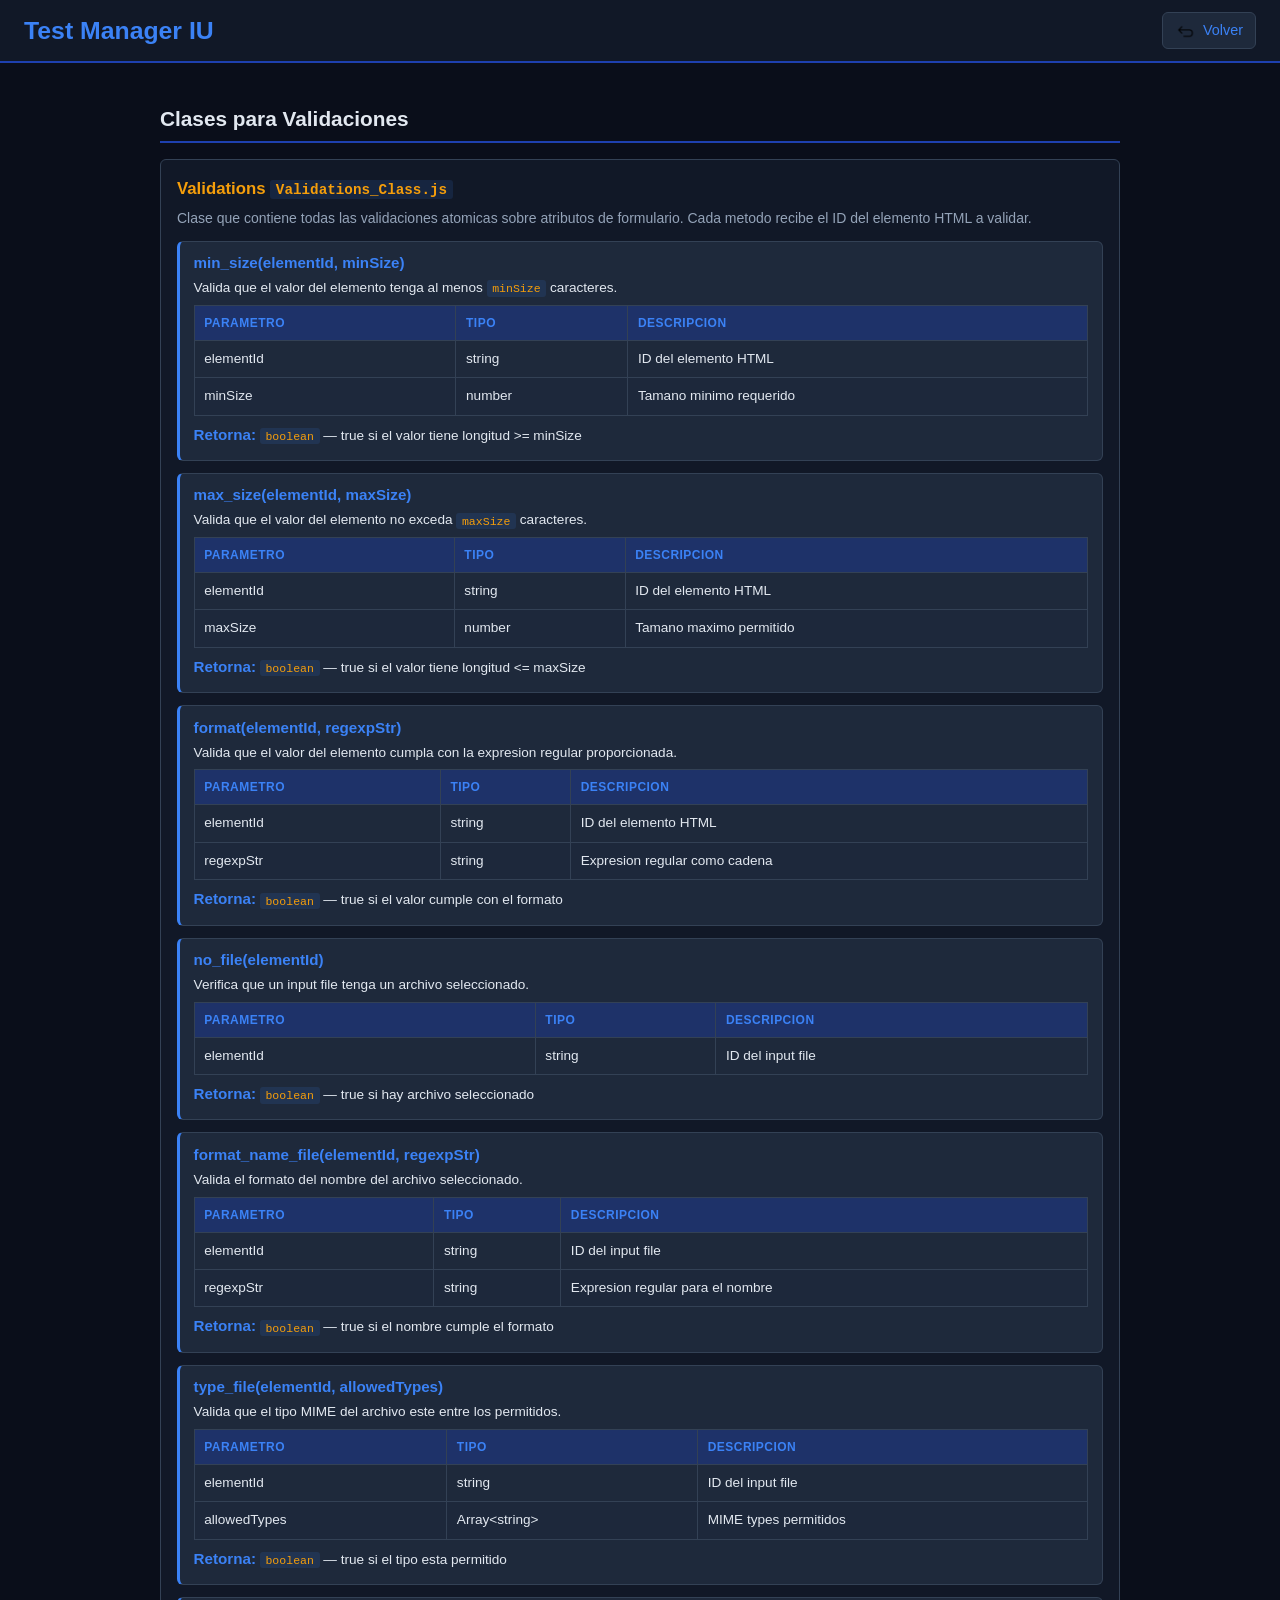
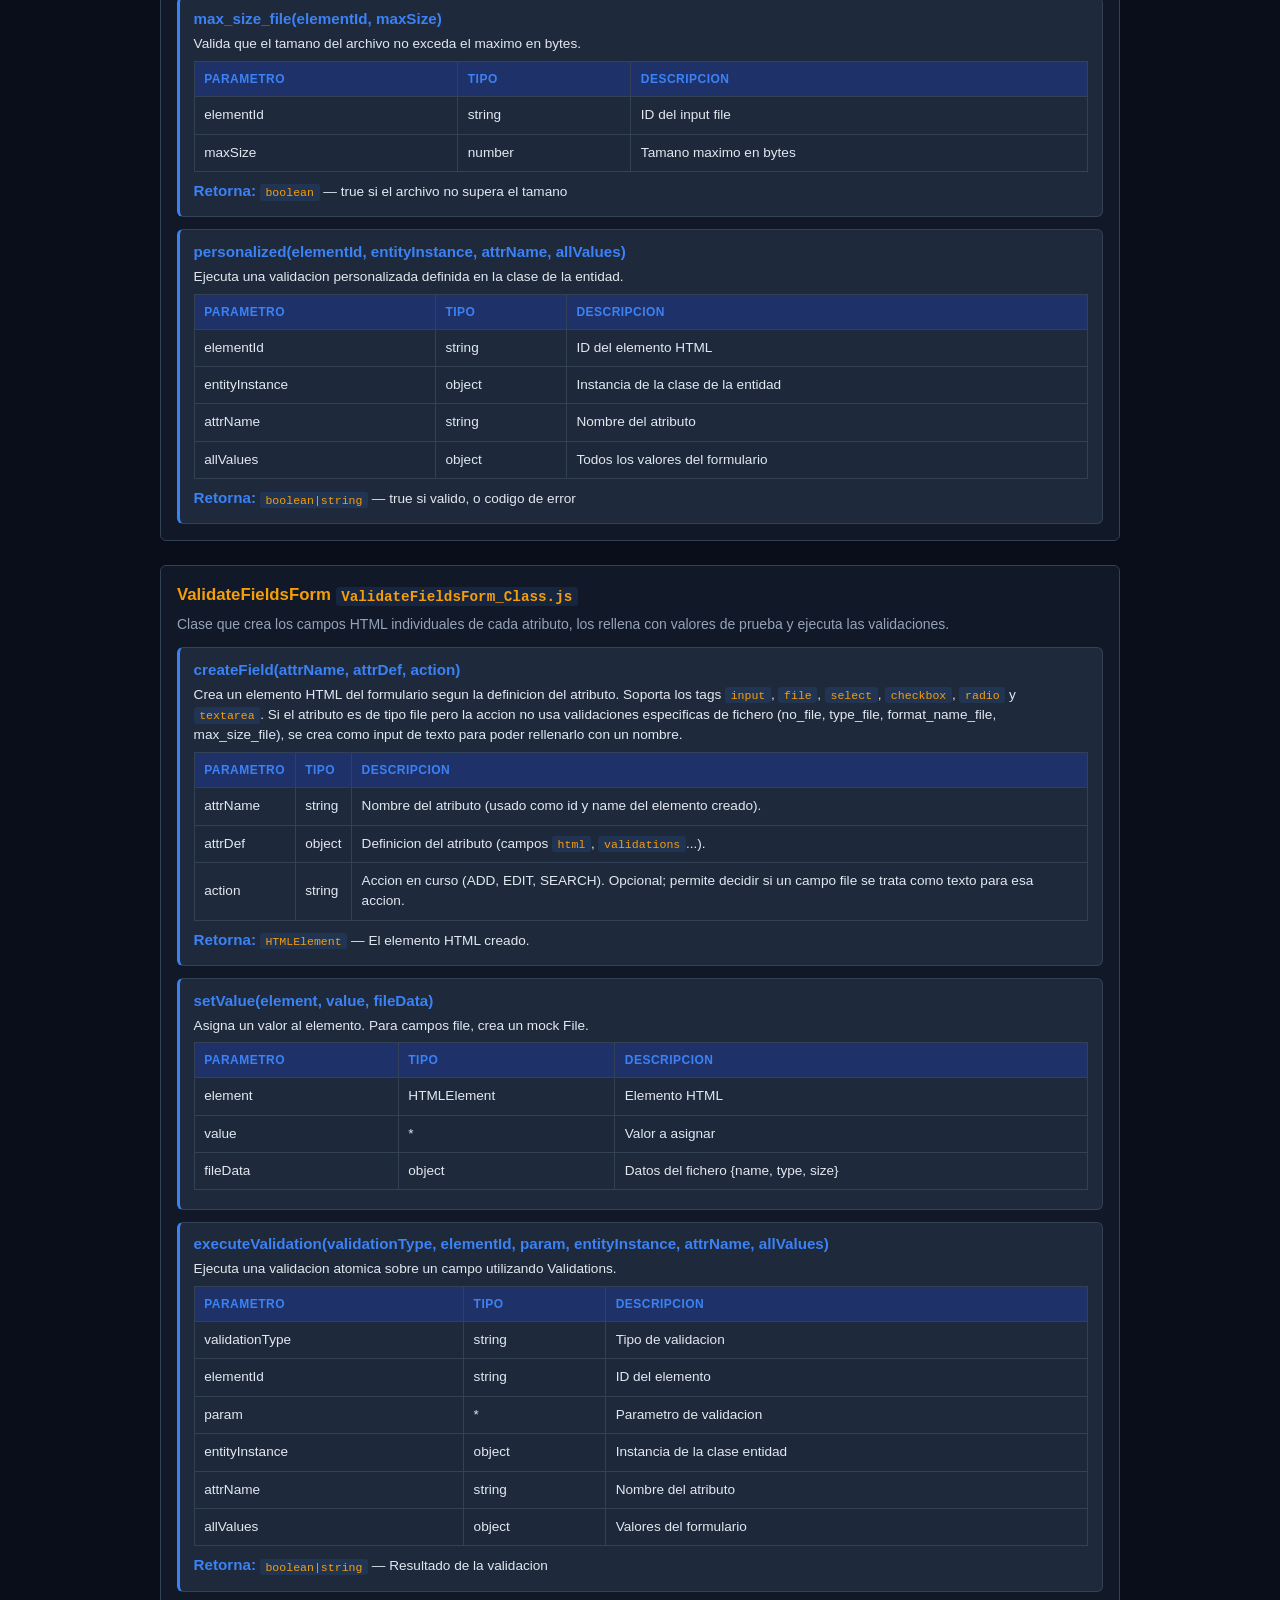
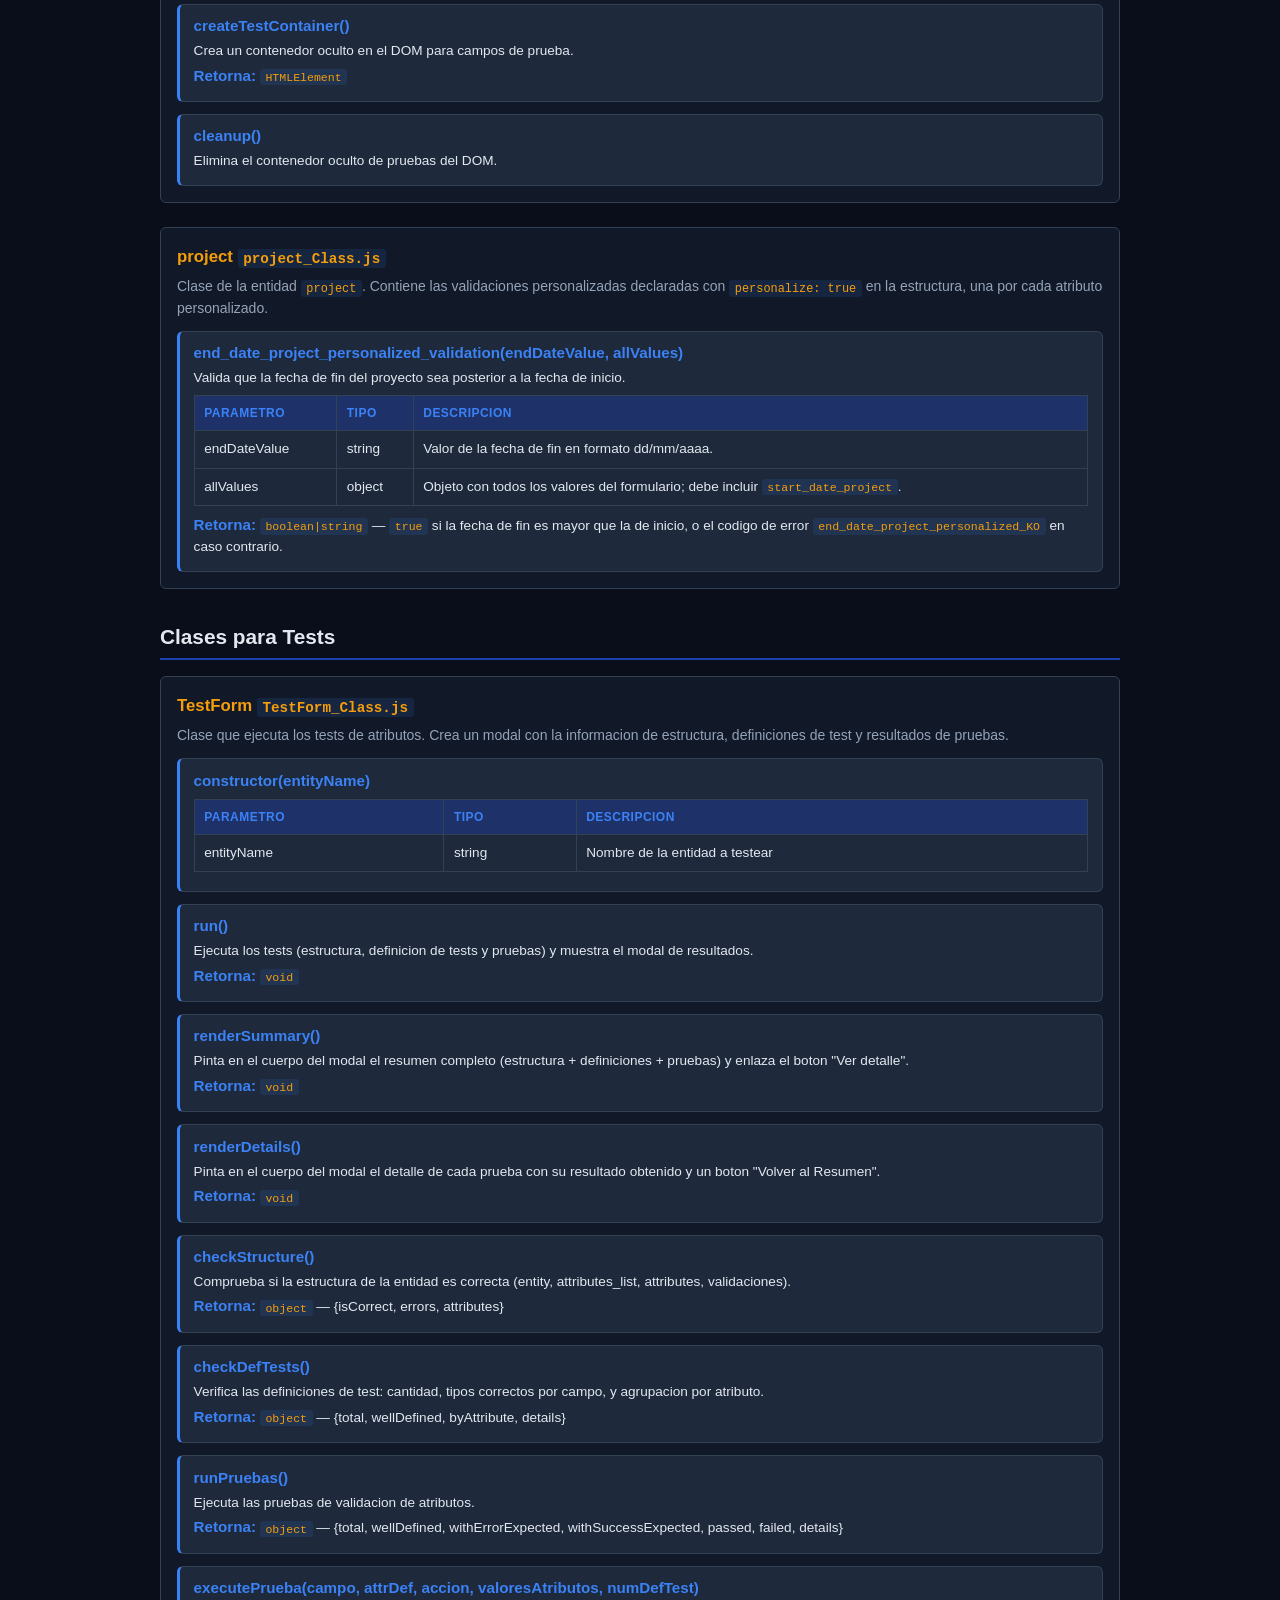
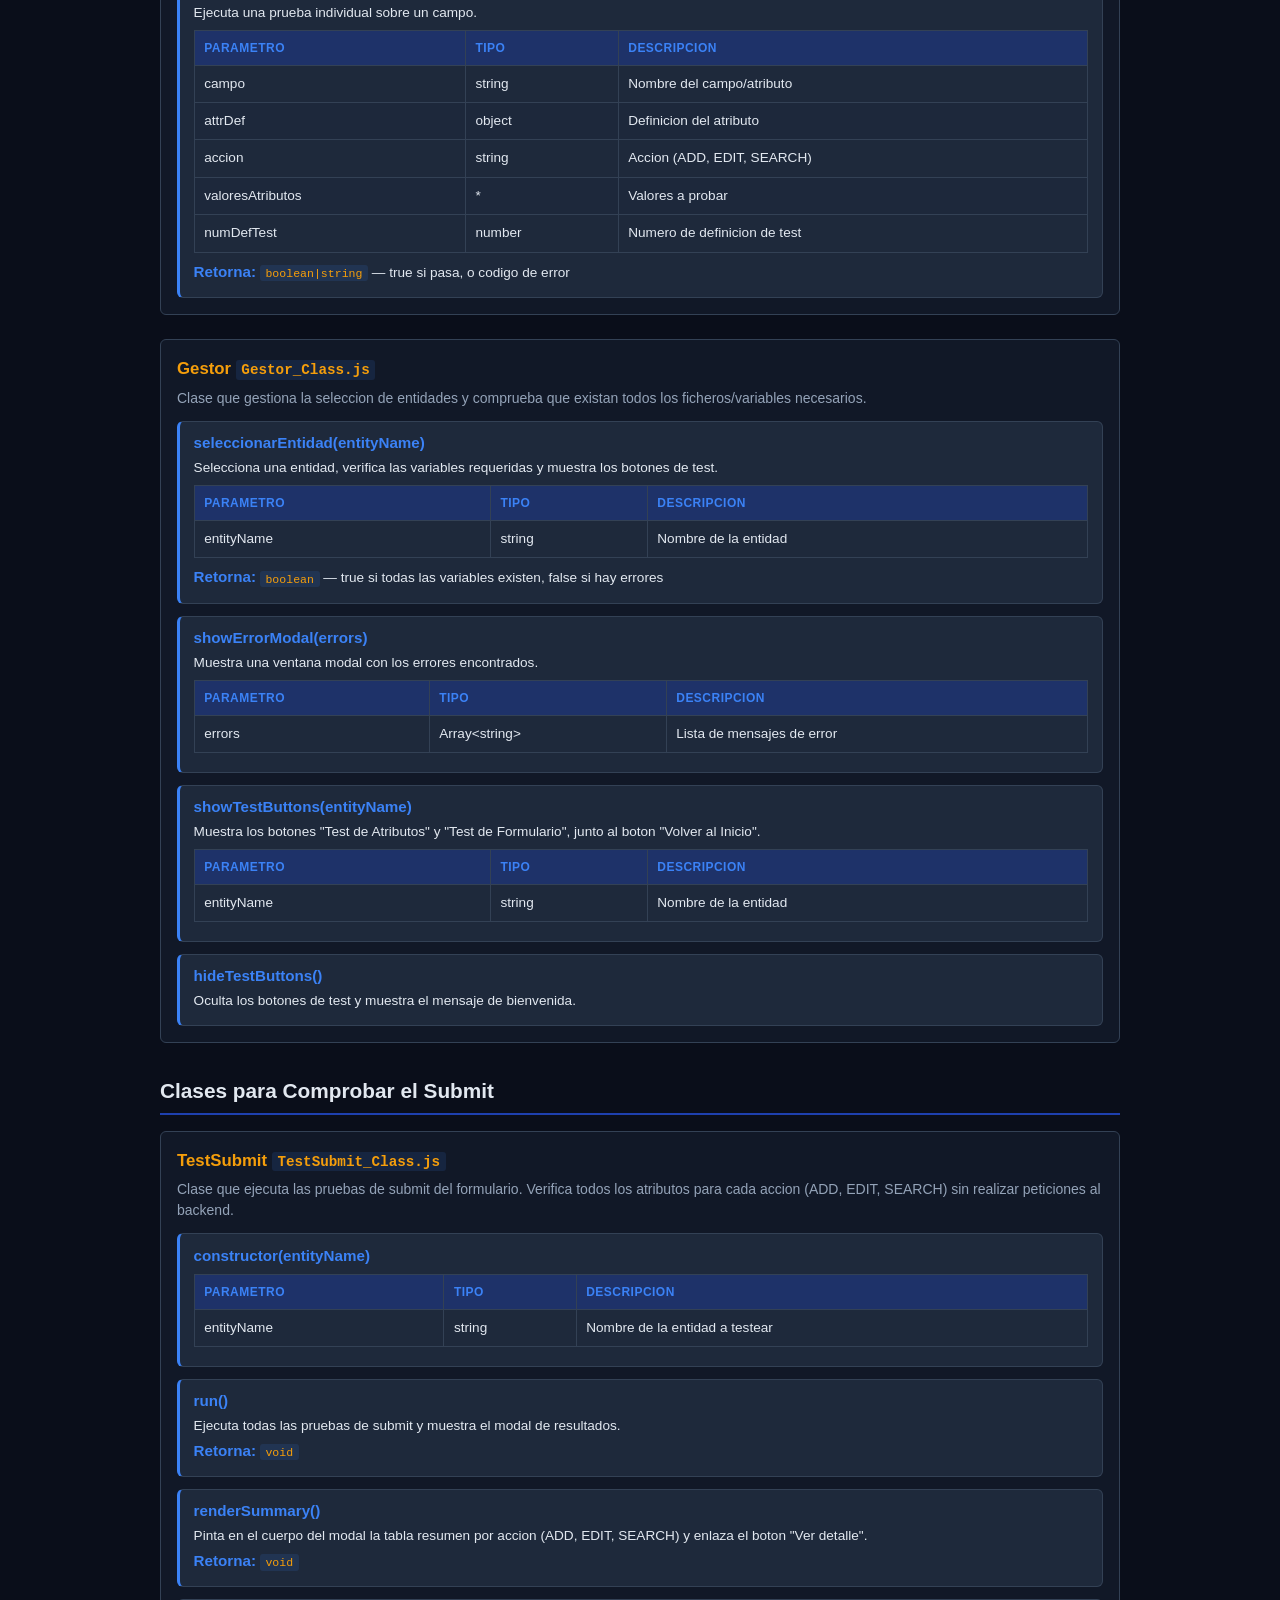
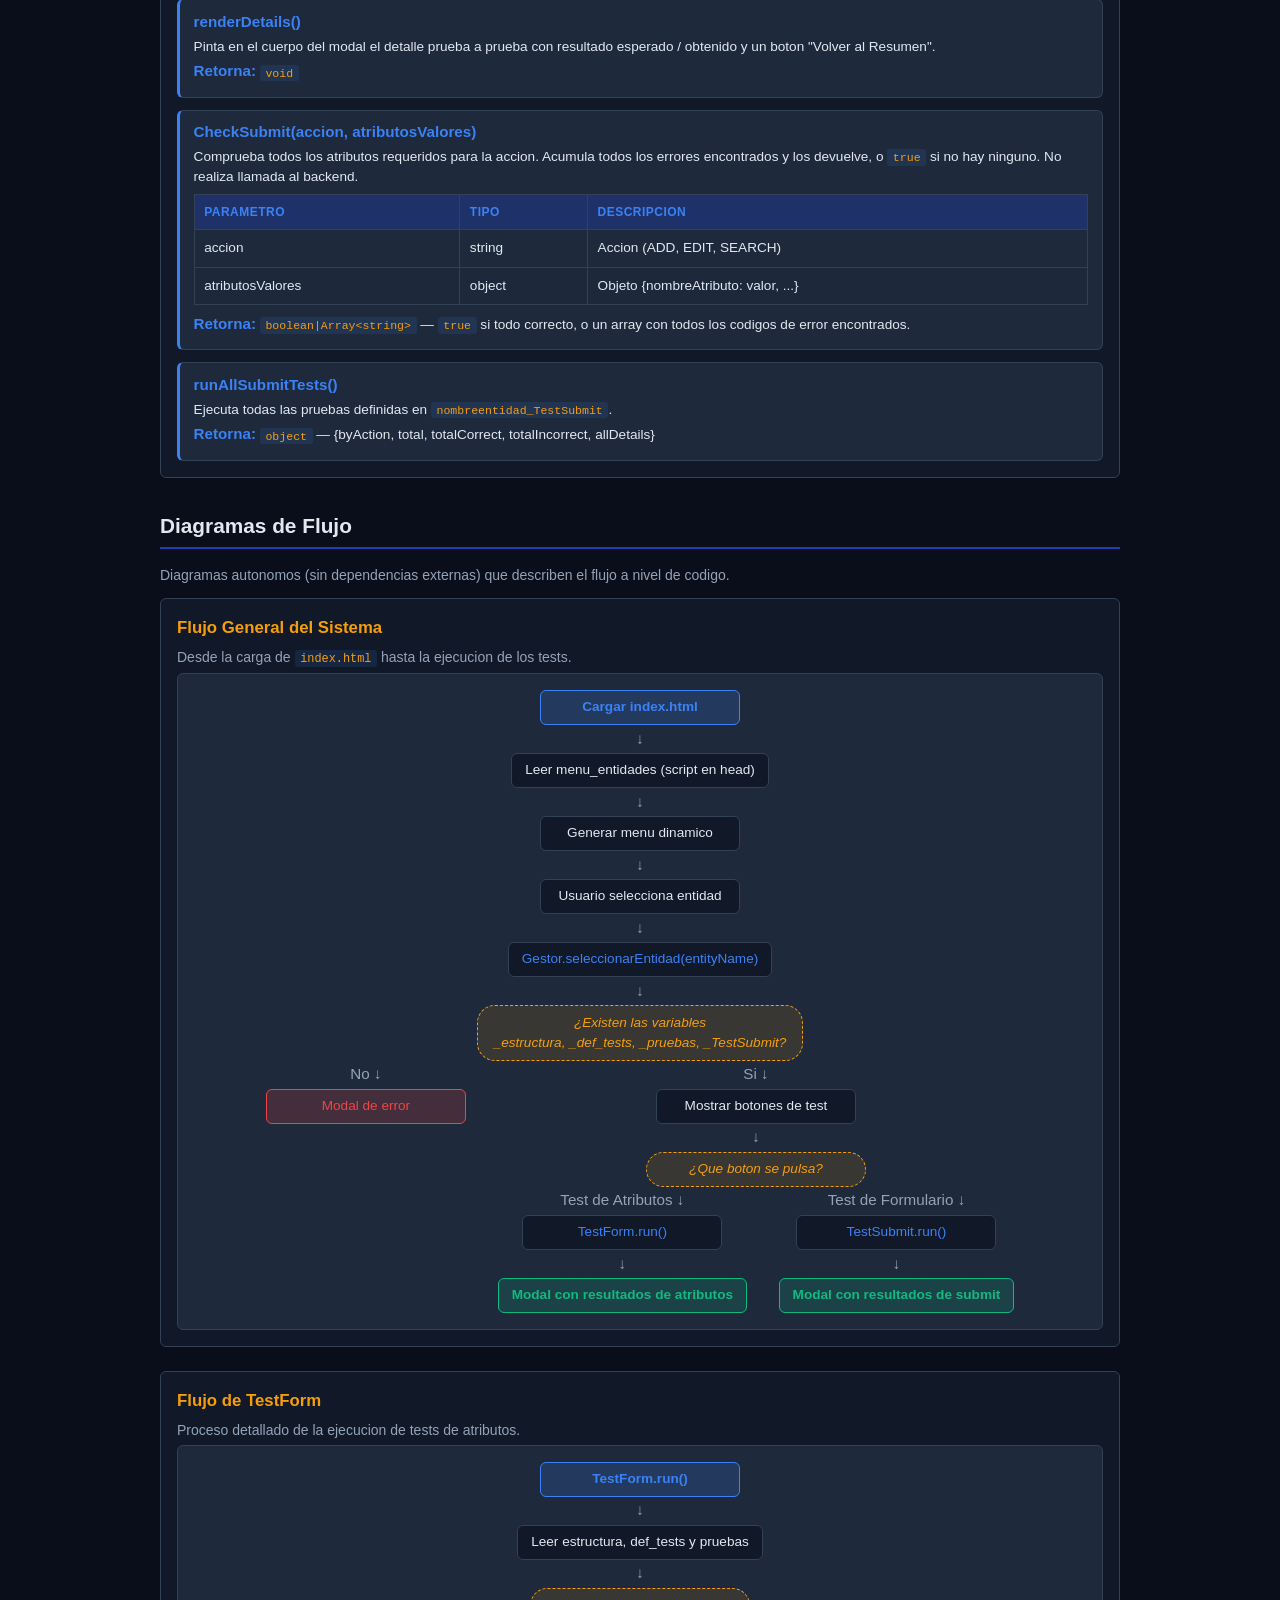
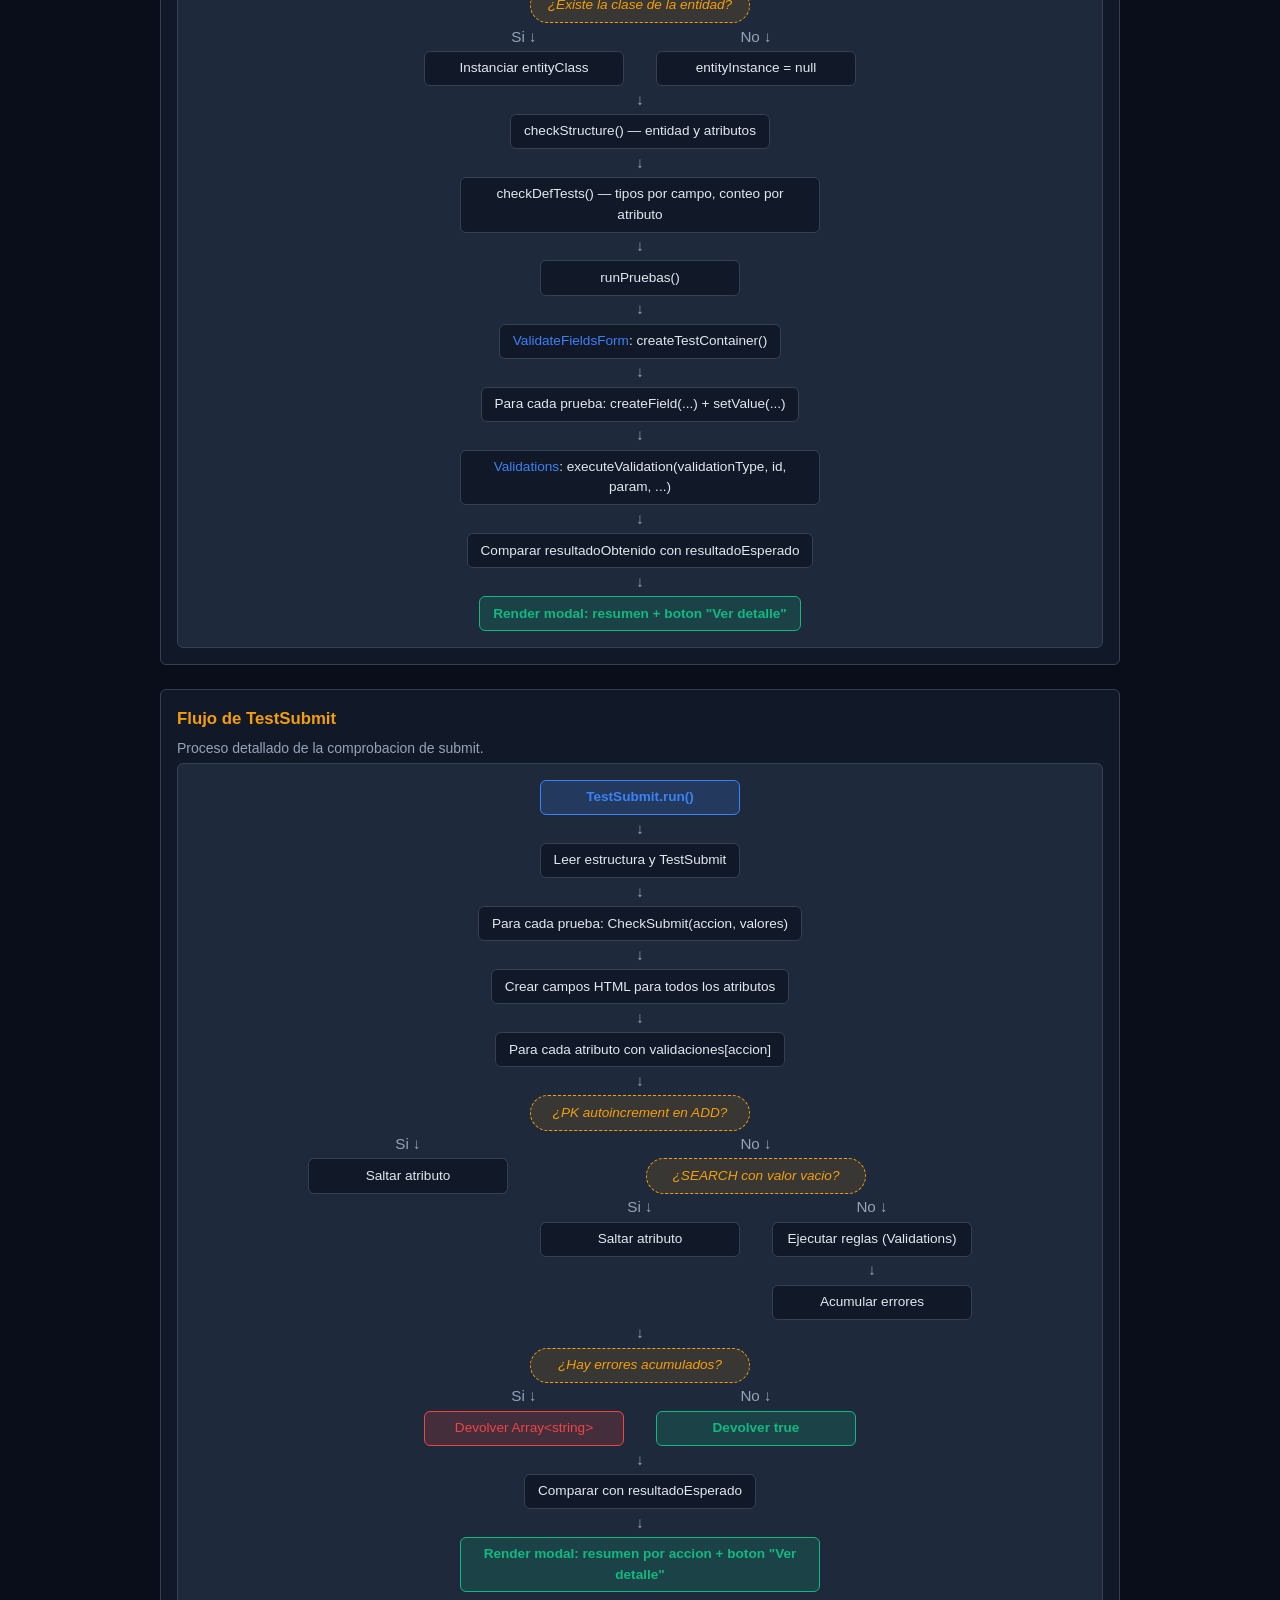
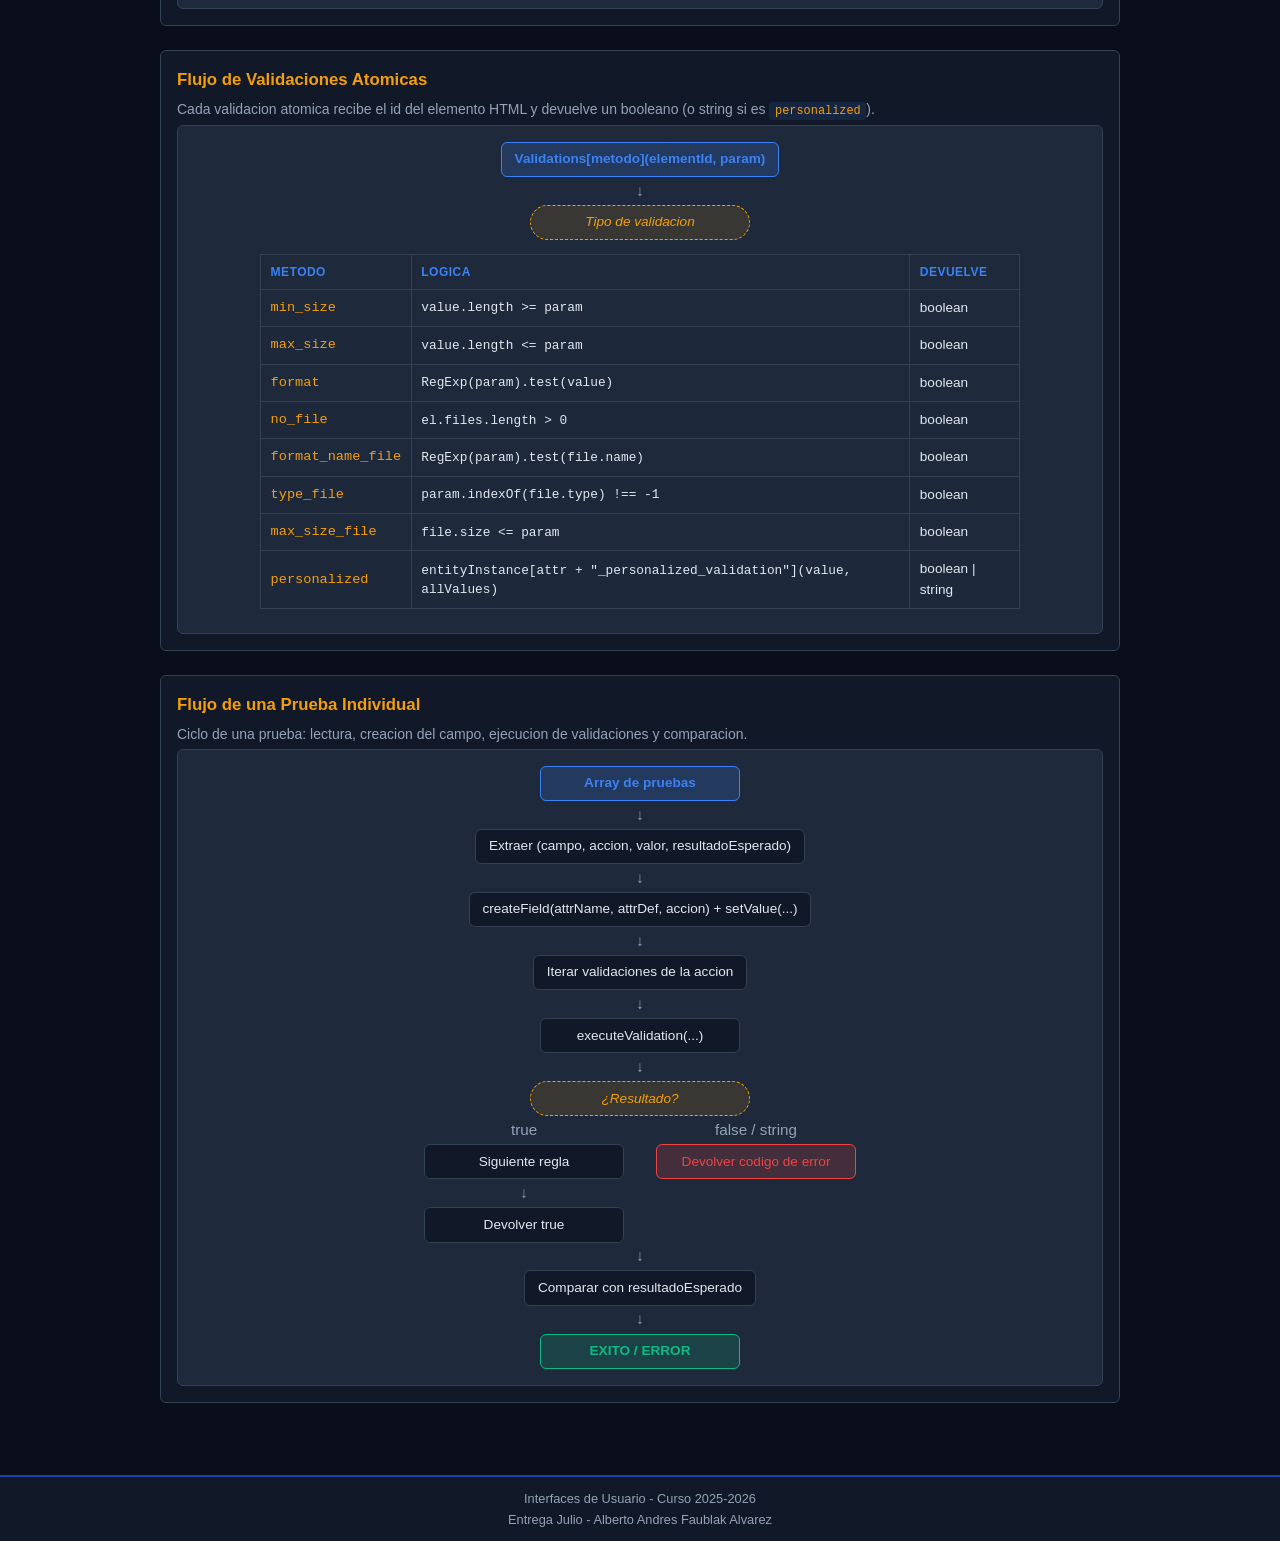
==== CODIGO/API.html @ 360dc5e4 "inicial" ====
<!DOCTYPE html>
<html lang="es">
<head>
    <meta charset="UTF-8">
    <meta name="viewport" content="width=device-width, initial-scale=1.0">
    <title>Documentacion API</title>
    <link rel="icon" href="data:,">
    <link rel="stylesheet" type="text/css" href="./css/IU.css" media="screen">
</head>
<body>

    <header id="header_page">
        <div class="header-left">
            <a href="index.html" id="home_link" title="Volver al inicio">
                <h1>Test Manager IU</h1>
            </a>
        </div>
        <div class="header-right">
            <a href="index.html" class="api-link" title="Volver al inicio">
                <img src="./iconos/BACK.png" alt="Volver" class="icon-link"> Volver
            </a>
        </div>
    </header>

    <main id="workspace">
    <div class="api-container">

        <div class="api-section">
            <h2>Clases para Validaciones</h2>

            <div class="api-class" id="class-Validations">
                <h3>Validations <code>Validations_Class.js</code></h3>
                <p>Clase que contiene todas las validaciones atomicas sobre atributos de formulario. Cada metodo recibe el ID del elemento HTML a validar.</p>

                <div class="api-method">
                    <strong>min_size(elementId, minSize)</strong>
                    <p>Valida que el valor del elemento tenga al menos <code>minSize</code> caracteres.</p>
                    <table class="api-param-table">
                        <thead><tr><th>Parametro</th><th>Tipo</th><th>Descripcion</th></tr></thead>
                        <tbody>
                            <tr><td>elementId</td><td>string</td><td>ID del elemento HTML</td></tr>
                            <tr><td>minSize</td><td>number</td><td>Tamano minimo requerido</td></tr>
                        </tbody>
                    </table>
                    <p><strong>Retorna:</strong> <code>boolean</code> &mdash; true si el valor tiene longitud &gt;= minSize</p>
                </div>

                <div class="api-method">
                    <strong>max_size(elementId, maxSize)</strong>
                    <p>Valida que el valor del elemento no exceda <code>maxSize</code> caracteres.</p>
                    <table class="api-param-table">
                        <thead><tr><th>Parametro</th><th>Tipo</th><th>Descripcion</th></tr></thead>
                        <tbody>
                            <tr><td>elementId</td><td>string</td><td>ID del elemento HTML</td></tr>
                            <tr><td>maxSize</td><td>number</td><td>Tamano maximo permitido</td></tr>
                        </tbody>
                    </table>
                    <p><strong>Retorna:</strong> <code>boolean</code> &mdash; true si el valor tiene longitud &lt;= maxSize</p>
                </div>

                <div class="api-method">
                    <strong>format(elementId, regexpStr)</strong>
                    <p>Valida que el valor del elemento cumpla con la expresion regular proporcionada.</p>
                    <table class="api-param-table">
                        <thead><tr><th>Parametro</th><th>Tipo</th><th>Descripcion</th></tr></thead>
                        <tbody>
                            <tr><td>elementId</td><td>string</td><td>ID del elemento HTML</td></tr>
                            <tr><td>regexpStr</td><td>string</td><td>Expresion regular como cadena</td></tr>
                        </tbody>
                    </table>
                    <p><strong>Retorna:</strong> <code>boolean</code> &mdash; true si el valor cumple con el formato</p>
                </div>

                <div class="api-method">
                    <strong>no_file(elementId)</strong>
                    <p>Verifica que un input file tenga un archivo seleccionado.</p>
                    <table class="api-param-table">
                        <thead><tr><th>Parametro</th><th>Tipo</th><th>Descripcion</th></tr></thead>
                        <tbody>
                            <tr><td>elementId</td><td>string</td><td>ID del input file</td></tr>
                        </tbody>
                    </table>
                    <p><strong>Retorna:</strong> <code>boolean</code> &mdash; true si hay archivo seleccionado</p>
                </div>

                <div class="api-method">
                    <strong>format_name_file(elementId, regexpStr)</strong>
                    <p>Valida el formato del nombre del archivo seleccionado.</p>
                    <table class="api-param-table">
                        <thead><tr><th>Parametro</th><th>Tipo</th><th>Descripcion</th></tr></thead>
                        <tbody>
                            <tr><td>elementId</td><td>string</td><td>ID del input file</td></tr>
                            <tr><td>regexpStr</td><td>string</td><td>Expresion regular para el nombre</td></tr>
                        </tbody>
                    </table>
                    <p><strong>Retorna:</strong> <code>boolean</code> &mdash; true si el nombre cumple el formato</p>
                </div>

                <div class="api-method">
                    <strong>type_file(elementId, allowedTypes)</strong>
                    <p>Valida que el tipo MIME del archivo este entre los permitidos.</p>
                    <table class="api-param-table">
                        <thead><tr><th>Parametro</th><th>Tipo</th><th>Descripcion</th></tr></thead>
                        <tbody>
                            <tr><td>elementId</td><td>string</td><td>ID del input file</td></tr>
                            <tr><td>allowedTypes</td><td>Array&lt;string&gt;</td><td>MIME types permitidos</td></tr>
                        </tbody>
                    </table>
                    <p><strong>Retorna:</strong> <code>boolean</code> &mdash; true si el tipo esta permitido</p>
                </div>

                <div class="api-method">
                    <strong>max_size_file(elementId, maxSize)</strong>
                    <p>Valida que el tamano del archivo no exceda el maximo en bytes.</p>
                    <table class="api-param-table">
                        <thead><tr><th>Parametro</th><th>Tipo</th><th>Descripcion</th></tr></thead>
                        <tbody>
                            <tr><td>elementId</td><td>string</td><td>ID del input file</td></tr>
                            <tr><td>maxSize</td><td>number</td><td>Tamano maximo en bytes</td></tr>
                        </tbody>
                    </table>
                    <p><strong>Retorna:</strong> <code>boolean</code> &mdash; true si el archivo no supera el tamano</p>
                </div>

                <div class="api-method">
                    <strong>personalized(elementId, entityInstance, attrName, allValues)</strong>
                    <p>Ejecuta una validacion personalizada definida en la clase de la entidad.</p>
                    <table class="api-param-table">
                        <thead><tr><th>Parametro</th><th>Tipo</th><th>Descripcion</th></tr></thead>
                        <tbody>
                            <tr><td>elementId</td><td>string</td><td>ID del elemento HTML</td></tr>
                            <tr><td>entityInstance</td><td>object</td><td>Instancia de la clase de la entidad</td></tr>
                            <tr><td>attrName</td><td>string</td><td>Nombre del atributo</td></tr>
                            <tr><td>allValues</td><td>object</td><td>Todos los valores del formulario</td></tr>
                        </tbody>
                    </table>
                    <p><strong>Retorna:</strong> <code>boolean|string</code> &mdash; true si valido, o codigo de error</p>
                </div>
            </div>

            <div class="api-class" id="class-ValidateFieldsForm">
                <h3>ValidateFieldsForm <code>ValidateFieldsForm_Class.js</code></h3>
                <p>Clase que crea los campos HTML individuales de cada atributo, los rellena con valores de prueba y ejecuta las validaciones.</p>

                <div class="api-method">
                    <strong>createField(attrName, attrDef, action)</strong>
                    <p>Crea un elemento HTML del formulario segun la definicion del atributo. Soporta los tags <code>input</code>, <code>file</code>, <code>select</code>, <code>checkbox</code>, <code>radio</code> y <code>textarea</code>. Si el atributo es de tipo file pero la accion no usa validaciones especificas de fichero (no_file, type_file, format_name_file, max_size_file), se crea como input de texto para poder rellenarlo con un nombre.</p>
                    <table class="api-param-table">
                        <thead><tr><th>Parametro</th><th>Tipo</th><th>Descripcion</th></tr></thead>
                        <tbody>
                            <tr><td>attrName</td><td>string</td><td>Nombre del atributo (usado como id y name del elemento creado).</td></tr>
                            <tr><td>attrDef</td><td>object</td><td>Definicion del atributo (campos <code>html</code>, <code>validations</code>...).</td></tr>
                            <tr><td>action</td><td>string</td><td>Accion en curso (ADD, EDIT, SEARCH). Opcional; permite decidir si un campo file se trata como texto para esa accion.</td></tr>
                        </tbody>
                    </table>
                    <p><strong>Retorna:</strong> <code>HTMLElement</code> &mdash; El elemento HTML creado.</p>
                </div>

                <div class="api-method">
                    <strong>setValue(element, value, fileData)</strong>
                    <p>Asigna un valor al elemento. Para campos file, crea un mock File.</p>
                    <table class="api-param-table">
                        <thead><tr><th>Parametro</th><th>Tipo</th><th>Descripcion</th></tr></thead>
                        <tbody>
                            <tr><td>element</td><td>HTMLElement</td><td>Elemento HTML</td></tr>
                            <tr><td>value</td><td>*</td><td>Valor a asignar</td></tr>
                            <tr><td>fileData</td><td>object</td><td>Datos del fichero {name, type, size}</td></tr>
                        </tbody>
                    </table>
                </div>

                <div class="api-method">
                    <strong>executeValidation(validationType, elementId, param, entityInstance, attrName, allValues)</strong>
                    <p>Ejecuta una validacion atomica sobre un campo utilizando Validations.</p>
                    <table class="api-param-table">
                        <thead><tr><th>Parametro</th><th>Tipo</th><th>Descripcion</th></tr></thead>
                        <tbody>
                            <tr><td>validationType</td><td>string</td><td>Tipo de validacion</td></tr>
                            <tr><td>elementId</td><td>string</td><td>ID del elemento</td></tr>
                            <tr><td>param</td><td>*</td><td>Parametro de validacion</td></tr>
                            <tr><td>entityInstance</td><td>object</td><td>Instancia de la clase entidad</td></tr>
                            <tr><td>attrName</td><td>string</td><td>Nombre del atributo</td></tr>
                            <tr><td>allValues</td><td>object</td><td>Valores del formulario</td></tr>
                        </tbody>
                    </table>
                    <p><strong>Retorna:</strong> <code>boolean|string</code> &mdash; Resultado de la validacion</p>
                </div>

                <div class="api-method">
                    <strong>createTestContainer()</strong>
                    <p>Crea un contenedor oculto en el DOM para campos de prueba.</p>
                    <p><strong>Retorna:</strong> <code>HTMLElement</code></p>
                </div>

                <div class="api-method">
                    <strong>cleanup()</strong>
                    <p>Elimina el contenedor oculto de pruebas del DOM.</p>
                </div>
            </div>

            <div class="api-class" id="class-project">
                <h3>project <code>project_Class.js</code></h3>
                <p>Clase de la entidad <code>project</code>. Contiene las validaciones personalizadas declaradas con <code>personalize: true</code> en la estructura, una por cada atributo personalizado.</p>

                <div class="api-method">
                    <strong>end_date_project_personalized_validation(endDateValue, allValues)</strong>
                    <p>Valida que la fecha de fin del proyecto sea posterior a la fecha de inicio.</p>
                    <table class="api-param-table">
                        <thead><tr><th>Parametro</th><th>Tipo</th><th>Descripcion</th></tr></thead>
                        <tbody>
                            <tr><td>endDateValue</td><td>string</td><td>Valor de la fecha de fin en formato dd/mm/aaaa.</td></tr>
                            <tr><td>allValues</td><td>object</td><td>Objeto con todos los valores del formulario; debe incluir <code>start_date_project</code>.</td></tr>
                        </tbody>
                    </table>
                    <p><strong>Retorna:</strong> <code>boolean|string</code> &mdash; <code>true</code> si la fecha de fin es mayor que la de inicio, o el codigo de error <code>end_date_project_personalized_KO</code> en caso contrario.</p>
                </div>
            </div>
        </div>

        <div class="api-section">
            <h2>Clases para Tests</h2>

            <div class="api-class" id="class-TestForm">
                <h3>TestForm <code>TestForm_Class.js</code></h3>
                <p>Clase que ejecuta los tests de atributos. Crea un modal con la informacion de estructura, definiciones de test y resultados de pruebas.</p>

                <div class="api-method">
                    <strong>constructor(entityName)</strong>
                    <table class="api-param-table">
                        <thead><tr><th>Parametro</th><th>Tipo</th><th>Descripcion</th></tr></thead>
                        <tbody>
                            <tr><td>entityName</td><td>string</td><td>Nombre de la entidad a testear</td></tr>
                        </tbody>
                    </table>
                </div>

                <div class="api-method">
                    <strong>run()</strong>
                    <p>Ejecuta los tests (estructura, definicion de tests y pruebas) y muestra el modal de resultados.</p>
                    <p><strong>Retorna:</strong> <code>void</code></p>
                </div>

                <div class="api-method">
                    <strong>renderSummary()</strong>
                    <p>Pinta en el cuerpo del modal el resumen completo (estructura + definiciones + pruebas) y enlaza el boton "Ver detalle".</p>
                    <p><strong>Retorna:</strong> <code>void</code></p>
                </div>

                <div class="api-method">
                    <strong>renderDetails()</strong>
                    <p>Pinta en el cuerpo del modal el detalle de cada prueba con su resultado obtenido y un boton "Volver al Resumen".</p>
                    <p><strong>Retorna:</strong> <code>void</code></p>
                </div>

                <div class="api-method">
                    <strong>checkStructure()</strong>
                    <p>Comprueba si la estructura de la entidad es correcta (entity, attributes_list, attributes, validaciones).</p>
                    <p><strong>Retorna:</strong> <code>object</code> &mdash; {isCorrect, errors, attributes}</p>
                </div>

                <div class="api-method">
                    <strong>checkDefTests()</strong>
                    <p>Verifica las definiciones de test: cantidad, tipos correctos por campo, y agrupacion por atributo.</p>
                    <p><strong>Retorna:</strong> <code>object</code> &mdash; {total, wellDefined, byAttribute, details}</p>
                </div>

                <div class="api-method">
                    <strong>runPruebas()</strong>
                    <p>Ejecuta las pruebas de validacion de atributos.</p>
                    <p><strong>Retorna:</strong> <code>object</code> &mdash; {total, wellDefined, withErrorExpected, withSuccessExpected, passed, failed, details}</p>
                </div>

                <div class="api-method">
                    <strong>executePrueba(campo, attrDef, accion, valoresAtributos, numDefTest)</strong>
                    <p>Ejecuta una prueba individual sobre un campo.</p>
                    <table class="api-param-table">
                        <thead><tr><th>Parametro</th><th>Tipo</th><th>Descripcion</th></tr></thead>
                        <tbody>
                            <tr><td>campo</td><td>string</td><td>Nombre del campo/atributo</td></tr>
                            <tr><td>attrDef</td><td>object</td><td>Definicion del atributo</td></tr>
                            <tr><td>accion</td><td>string</td><td>Accion (ADD, EDIT, SEARCH)</td></tr>
                            <tr><td>valoresAtributos</td><td>*</td><td>Valores a probar</td></tr>
                            <tr><td>numDefTest</td><td>number</td><td>Numero de definicion de test</td></tr>
                        </tbody>
                    </table>
                    <p><strong>Retorna:</strong> <code>boolean|string</code> &mdash; true si pasa, o codigo de error</p>
                </div>
            </div>

            <div class="api-class" id="class-Gestor">
                <h3>Gestor <code>Gestor_Class.js</code></h3>
                <p>Clase que gestiona la seleccion de entidades y comprueba que existan todos los ficheros/variables necesarios.</p>

                <div class="api-method">
                    <strong>seleccionarEntidad(entityName)</strong>
                    <p>Selecciona una entidad, verifica las variables requeridas y muestra los botones de test.</p>
                    <table class="api-param-table">
                        <thead><tr><th>Parametro</th><th>Tipo</th><th>Descripcion</th></tr></thead>
                        <tbody>
                            <tr><td>entityName</td><td>string</td><td>Nombre de la entidad</td></tr>
                        </tbody>
                    </table>
                    <p><strong>Retorna:</strong> <code>boolean</code> &mdash; true si todas las variables existen, false si hay errores</p>
                </div>

                <div class="api-method">
                    <strong>showErrorModal(errors)</strong>
                    <p>Muestra una ventana modal con los errores encontrados.</p>
                    <table class="api-param-table">
                        <thead><tr><th>Parametro</th><th>Tipo</th><th>Descripcion</th></tr></thead>
                        <tbody>
                            <tr><td>errors</td><td>Array&lt;string&gt;</td><td>Lista de mensajes de error</td></tr>
                        </tbody>
                    </table>
                </div>

                <div class="api-method">
                    <strong>showTestButtons(entityName)</strong>
                    <p>Muestra los botones "Test de Atributos" y "Test de Formulario", junto al boton "Volver al Inicio".</p>
                    <table class="api-param-table">
                        <thead><tr><th>Parametro</th><th>Tipo</th><th>Descripcion</th></tr></thead>
                        <tbody>
                            <tr><td>entityName</td><td>string</td><td>Nombre de la entidad</td></tr>
                        </tbody>
                    </table>
                </div>

                <div class="api-method">
                    <strong>hideTestButtons()</strong>
                    <p>Oculta los botones de test y muestra el mensaje de bienvenida.</p>
                </div>
            </div>
        </div>

        <div class="api-section">
            <h2>Clases para Comprobar el Submit</h2>

            <div class="api-class" id="class-TestSubmit">
                <h3>TestSubmit <code>TestSubmit_Class.js</code></h3>
                <p>Clase que ejecuta las pruebas de submit del formulario. Verifica todos los atributos para cada accion (ADD, EDIT, SEARCH) sin realizar peticiones al backend.</p>

                <div class="api-method">
                    <strong>constructor(entityName)</strong>
                    <table class="api-param-table">
                        <thead><tr><th>Parametro</th><th>Tipo</th><th>Descripcion</th></tr></thead>
                        <tbody>
                            <tr><td>entityName</td><td>string</td><td>Nombre de la entidad a testear</td></tr>
                        </tbody>
                    </table>
                </div>

                <div class="api-method">
                    <strong>run()</strong>
                    <p>Ejecuta todas las pruebas de submit y muestra el modal de resultados.</p>
                    <p><strong>Retorna:</strong> <code>void</code></p>
                </div>

                <div class="api-method">
                    <strong>renderSummary()</strong>
                    <p>Pinta en el cuerpo del modal la tabla resumen por accion (ADD, EDIT, SEARCH) y enlaza el boton "Ver detalle".</p>
                    <p><strong>Retorna:</strong> <code>void</code></p>
                </div>

                <div class="api-method">
                    <strong>renderDetails()</strong>
                    <p>Pinta en el cuerpo del modal el detalle prueba a prueba con resultado esperado / obtenido y un boton "Volver al Resumen".</p>
                    <p><strong>Retorna:</strong> <code>void</code></p>
                </div>

                <div class="api-method">
                    <strong>CheckSubmit(accion, atributosValores)</strong>
                    <p>Comprueba todos los atributos requeridos para la accion. Acumula todos los errores encontrados y los devuelve, o <code>true</code> si no hay ninguno. No realiza llamada al backend.</p>
                    <table class="api-param-table">
                        <thead><tr><th>Parametro</th><th>Tipo</th><th>Descripcion</th></tr></thead>
                        <tbody>
                            <tr><td>accion</td><td>string</td><td>Accion (ADD, EDIT, SEARCH)</td></tr>
                            <tr><td>atributosValores</td><td>object</td><td>Objeto {nombreAtributo: valor, ...}</td></tr>
                        </tbody>
                    </table>
                    <p><strong>Retorna:</strong> <code>boolean|Array&lt;string&gt;</code> &mdash; <code>true</code> si todo correcto, o un array con todos los codigos de error encontrados.</p>
                </div>

                <div class="api-method">
                    <strong>runAllSubmitTests()</strong>
                    <p>Ejecuta todas las pruebas definidas en <code>nombreentidad_TestSubmit</code>.</p>
                    <p><strong>Retorna:</strong> <code>object</code> &mdash; {byAction, total, totalCorrect, totalIncorrect, allDetails}</p>
                </div>
            </div>
        </div>

        <div class="api-section">
            <h2>Diagramas de Flujo</h2>
            <p class="api-hint">Diagramas autonomos (sin dependencias externas) que describen el flujo a nivel de codigo.</p>

            <div class="api-class">
                <h3>Flujo General del Sistema</h3>
                <p>Desde la carga de <code>index.html</code> hasta la ejecucion de los tests.</p>
                <div class="flowchart">
                    <div class="flow-box flow-start">Cargar index.html</div>
                    <div class="flow-arrow">&darr;</div>
                    <div class="flow-box">Leer menu_entidades (script en head)</div>
                    <div class="flow-arrow">&darr;</div>
                    <div class="flow-box">Generar menu dinamico</div>
                    <div class="flow-arrow">&darr;</div>
                    <div class="flow-box">Usuario selecciona entidad</div>
                    <div class="flow-arrow">&darr;</div>
                    <div class="flow-box"><a href="#class-Gestor">Gestor.seleccionarEntidad(entityName)</a></div>
                    <div class="flow-arrow">&darr;</div>
                    <div class="flow-decision">&iquest;Existen las variables<br>_estructura, _def_tests, _pruebas, _TestSubmit?</div>
                    <div class="flow-branches">
                        <div class="flow-branch">
                            <div class="flow-arrow">No &darr;</div>
                            <div class="flow-box flow-error">Modal de error</div>
                        </div>
                        <div class="flow-branch">
                            <div class="flow-arrow">Si &darr;</div>
                            <div class="flow-box">Mostrar botones de test</div>
                            <div class="flow-arrow">&darr;</div>
                            <div class="flow-decision">&iquest;Que boton se pulsa?</div>
                            <div class="flow-branches">
                                <div class="flow-branch">
                                    <div class="flow-arrow">Test de Atributos &darr;</div>
                                    <div class="flow-box"><a href="#class-TestForm">TestForm.run()</a></div>
                                    <div class="flow-arrow">&darr;</div>
                                    <div class="flow-box flow-end">Modal con resultados de atributos</div>
                                </div>
                                <div class="flow-branch">
                                    <div class="flow-arrow">Test de Formulario &darr;</div>
                                    <div class="flow-box"><a href="#class-TestSubmit">TestSubmit.run()</a></div>
                                    <div class="flow-arrow">&darr;</div>
                                    <div class="flow-box flow-end">Modal con resultados de submit</div>
                                </div>
                            </div>
                        </div>
                    </div>
                </div>
            </div>

            <div class="api-class">
                <h3>Flujo de TestForm</h3>
                <p>Proceso detallado de la ejecucion de tests de atributos.</p>
                <div class="flowchart">
                    <div class="flow-box flow-start">TestForm.run()</div>
                    <div class="flow-arrow">&darr;</div>
                    <div class="flow-box">Leer estructura, def_tests y pruebas</div>
                    <div class="flow-arrow">&darr;</div>
                    <div class="flow-decision">&iquest;Existe la clase de la entidad?</div>
                    <div class="flow-branches">
                        <div class="flow-branch">
                            <div class="flow-arrow">Si &darr;</div>
                            <div class="flow-box">Instanciar entityClass</div>
                        </div>
                        <div class="flow-branch">
                            <div class="flow-arrow">No &darr;</div>
                            <div class="flow-box">entityInstance = null</div>
                        </div>
                    </div>
                    <div class="flow-arrow">&darr;</div>
                    <div class="flow-box">checkStructure() &mdash; entidad y atributos</div>
                    <div class="flow-arrow">&darr;</div>
                    <div class="flow-box">checkDefTests() &mdash; tipos por campo, conteo por atributo</div>
                    <div class="flow-arrow">&darr;</div>
                    <div class="flow-box">runPruebas()</div>
                    <div class="flow-arrow">&darr;</div>
                    <div class="flow-box"><a href="#class-ValidateFieldsForm">ValidateFieldsForm</a>: createTestContainer()</div>
                    <div class="flow-arrow">&darr;</div>
                    <div class="flow-box">Para cada prueba: createField(...) + setValue(...)</div>
                    <div class="flow-arrow">&darr;</div>
                    <div class="flow-box"><a href="#class-Validations">Validations</a>: executeValidation(validationType, id, param, ...)</div>
                    <div class="flow-arrow">&darr;</div>
                    <div class="flow-box">Comparar resultadoObtenido con resultadoEsperado</div>
                    <div class="flow-arrow">&darr;</div>
                    <div class="flow-box flow-end">Render modal: resumen + boton "Ver detalle"</div>
                </div>
            </div>

            <div class="api-class">
                <h3>Flujo de TestSubmit</h3>
                <p>Proceso detallado de la comprobacion de submit.</p>
                <div class="flowchart">
                    <div class="flow-box flow-start">TestSubmit.run()</div>
                    <div class="flow-arrow">&darr;</div>
                    <div class="flow-box">Leer estructura y TestSubmit</div>
                    <div class="flow-arrow">&darr;</div>
                    <div class="flow-box">Para cada prueba: CheckSubmit(accion, valores)</div>
                    <div class="flow-arrow">&darr;</div>
                    <div class="flow-box">Crear campos HTML para todos los atributos</div>
                    <div class="flow-arrow">&darr;</div>
                    <div class="flow-box">Para cada atributo con validaciones[accion]</div>
                    <div class="flow-arrow">&darr;</div>
                    <div class="flow-decision">&iquest;PK autoincrement en ADD?</div>
                    <div class="flow-branches">
                        <div class="flow-branch">
                            <div class="flow-arrow">Si &darr;</div>
                            <div class="flow-box">Saltar atributo</div>
                        </div>
                        <div class="flow-branch">
                            <div class="flow-arrow">No &darr;</div>
                            <div class="flow-decision">&iquest;SEARCH con valor vacio?</div>
                            <div class="flow-branches">
                                <div class="flow-branch">
                                    <div class="flow-arrow">Si &darr;</div>
                                    <div class="flow-box">Saltar atributo</div>
                                </div>
                                <div class="flow-branch">
                                    <div class="flow-arrow">No &darr;</div>
                                    <div class="flow-box">Ejecutar reglas (Validations)</div>
                                    <div class="flow-arrow">&darr;</div>
                                    <div class="flow-box">Acumular errores</div>
                                </div>
                            </div>
                        </div>
                    </div>
                    <div class="flow-arrow">&darr;</div>
                    <div class="flow-decision">&iquest;Hay errores acumulados?</div>
                    <div class="flow-branches">
                        <div class="flow-branch">
                            <div class="flow-arrow">Si &darr;</div>
                            <div class="flow-box flow-error">Devolver Array&lt;string&gt;</div>
                        </div>
                        <div class="flow-branch">
                            <div class="flow-arrow">No &darr;</div>
                            <div class="flow-box flow-end">Devolver true</div>
                        </div>
                    </div>
                    <div class="flow-arrow">&darr;</div>
                    <div class="flow-box">Comparar con resultadoEsperado</div>
                    <div class="flow-arrow">&darr;</div>
                    <div class="flow-box flow-end">Render modal: resumen por accion + boton "Ver detalle"</div>
                </div>
            </div>

            <div class="api-class">
                <h3>Flujo de Validaciones Atomicas</h3>
                <p>Cada validacion atomica recibe el id del elemento HTML y devuelve un booleano (o string si es <code>personalized</code>).</p>
                <div class="flowchart">
                    <div class="flow-box flow-start">Validations[metodo](elementId, param)</div>
                    <div class="flow-arrow">&darr;</div>
                    <div class="flow-decision">Tipo de validacion</div>
                    <table class="flow-method-table">
                        <thead>
                            <tr><th>Metodo</th><th>Logica</th><th>Devuelve</th></tr>
                        </thead>
                        <tbody>
                            <tr><td>min_size</td><td>value.length &gt;= param</td><td>boolean</td></tr>
                            <tr><td>max_size</td><td>value.length &lt;= param</td><td>boolean</td></tr>
                            <tr><td>format</td><td>RegExp(param).test(value)</td><td>boolean</td></tr>
                            <tr><td>no_file</td><td>el.files.length &gt; 0</td><td>boolean</td></tr>
                            <tr><td>format_name_file</td><td>RegExp(param).test(file.name)</td><td>boolean</td></tr>
                            <tr><td>type_file</td><td>param.indexOf(file.type) !== -1</td><td>boolean</td></tr>
                            <tr><td>max_size_file</td><td>file.size &lt;= param</td><td>boolean</td></tr>
                            <tr><td>personalized</td><td>entityInstance[attr + "_personalized_validation"](value, allValues)</td><td>boolean | string</td></tr>
                        </tbody>
                    </table>
                </div>
            </div>

            <div class="api-class">
                <h3>Flujo de una Prueba Individual</h3>
                <p>Ciclo de una prueba: lectura, creacion del campo, ejecucion de validaciones y comparacion.</p>
                <div class="flowchart">
                    <div class="flow-box flow-start">Array de pruebas</div>
                    <div class="flow-arrow">&darr;</div>
                    <div class="flow-box">Extraer (campo, accion, valor, resultadoEsperado)</div>
                    <div class="flow-arrow">&darr;</div>
                    <div class="flow-box">createField(attrName, attrDef, accion) + setValue(...)</div>
                    <div class="flow-arrow">&darr;</div>
                    <div class="flow-box">Iterar validaciones de la accion</div>
                    <div class="flow-arrow">&darr;</div>
                    <div class="flow-box">executeValidation(...)</div>
                    <div class="flow-arrow">&darr;</div>
                    <div class="flow-decision">&iquest;Resultado?</div>
                    <div class="flow-branches">
                        <div class="flow-branch">
                            <div class="flow-arrow">true</div>
                            <div class="flow-box">Siguiente regla</div>
                            <div class="flow-arrow">&darr;</div>
                            <div class="flow-box">Devolver true</div>
                        </div>
                        <div class="flow-branch">
                            <div class="flow-arrow">false / string</div>
                            <div class="flow-box flow-error">Devolver codigo de error</div>
                        </div>
                    </div>
                    <div class="flow-arrow">&darr;</div>
                    <div class="flow-box">Comparar con resultadoEsperado</div>
                    <div class="flow-arrow">&darr;</div>
                    <div class="flow-box flow-end">EXITO / ERROR</div>
                </div>
            </div>
        </div>

    </div>
    </main>

    <footer id="footer_page">
        <div class="footer-content">
            <p>Interfaces de Usuario - Curso 2025-2026</p>
            <p>Entrega Julio - Alberto Andres Faublak Alvarez</p>
        </div>
    </footer>

</body>
</html>
---- CODIGO/css/IU.css ----
/* Variables */
:root {
    --bg: #0a0e1a;
    --surface: #111827;
    --surface-alt: #1e293b;
    --primary: #3b82f6;
    --primary-dark: #2563eb;
    --accent: #f59e0b;
    --success: #10b981;
    --error: #ef4444;
    --warning: #f59e0b;
    --text: #e2e8f0;
    --text-muted: #94a3b8;
    --border: #334155;
    --border-strong: #1e40af;
    --modal-overlay: rgba(0, 0, 0, 0.75);
    --radius: 6px;
}

[hidden] {
    display: none !important;
}

* {
    margin: 0;
    padding: 0;
    box-sizing: border-box;
}

html, body {
    height: 100%;
}

body {
    display: flex;
    flex-direction: column;
    min-width: 640px;
    background-color: var(--bg);
    color: var(--text);
    font-family: 'Segoe UI', Roboto, Arial, sans-serif;
    line-height: 1.5;
    font-size: 14px;
}

h1 {
    font-size: 1.55rem;
    font-weight: 600;
    color: var(--primary);
}

h2 {
    font-size: 1.2rem;
    font-weight: 600;
    color: var(--text);
}

h3 {
    font-size: 1.05rem;
    font-weight: 600;
    color: var(--accent);
}

a {
    color: var(--primary);
    text-decoration: none;
}

a:hover {
    color: var(--primary-dark);
    text-decoration: underline;
}

img {
    max-width: 100%;
    height: auto;
}

.icon-link {
    height: 22px;
    vertical-align: middle;
}

.btn-icon-img {
    height: 16px;
    vertical-align: middle;
    margin-right: 5px;
}

button {
    font-family: inherit;
    cursor: pointer;
}

.btn {
    display: inline-flex;
    align-items: center;
    gap: 0.4rem;
    padding: 0.5rem 1rem;
    border-radius: var(--radius);
    font-size: 0.9rem;
    border: 1px solid var(--border);
    background-color: var(--surface-alt);
    color: var(--text);
}

.btn:hover {
    background-color: var(--border);
}

.btn-primary {
    background-color: var(--primary);
    border-color: var(--primary-dark);
    color: #fff;
}

.btn-primary:hover {
    background-color: var(--primary-dark);
}

.btn-success {
    background-color: var(--success);
    border-color: var(--success);
    color: #fff;
}

.btn-success:hover {
    background-color: #0e9572;
}

.btn-warning {
    background-color: var(--warning);
    border-color: var(--warning);
    color: #1a1a1a;
}

.btn-warning:hover {
    background-color: #d97706;
    color: #fff;
}

.btn-danger {
    background-color: var(--error);
    border-color: var(--error);
    color: #fff;
}

.btn-danger:hover {
    background-color: #c1352f;
}

/* Header */
header#header_page {
    display: flex;
    align-items: center;
    justify-content: space-between;
    padding: 0.75rem 1.5rem;
    background-color: var(--surface);
    border-bottom: 2px solid var(--border-strong);
}

header#header_page .header-left {
    display: flex;
    align-items: center;
}

#home_link {
    text-decoration: none;
    color: inherit;
}

#home_link:hover h1 {
    color: var(--primary-dark);
    text-decoration: underline;
}

header#header_page .header-right {
    display: flex;
    align-items: center;
}

.api-link {
    display: inline-flex;
    align-items: center;
    gap: 0.4rem;
    padding: 0.4rem 0.75rem;
    border: 1px solid var(--border);
    border-radius: var(--radius);
    background-color: var(--surface-alt);
    color: var(--primary);
    font-size: 0.9rem;
    font-weight: 500;
}

.api-link:hover {
    background-color: var(--border);
    color: var(--primary);
    text-decoration: none;
}

/* Nav */
nav#nav_menu {
    background-color: var(--surface);
    padding: 0.5rem 1.5rem;
    border-bottom: 1px solid var(--border);
}

#btn-menu {
    display: inline-flex;
    align-items: center;
    gap: 0.5rem;
    font-size: 0.95rem;
    padding: 0.4rem 0.85rem;
    border-radius: var(--radius);
    border: 1px solid var(--border);
    background-color: var(--surface-alt);
    color: var(--text);
}

#btn-menu:hover {
    background-color: var(--border);
}

#btn-menu .menu-icon {
    font-size: 1.2rem;
    line-height: 1;
}

#div-menu {
    background-color: var(--surface);
    border: 1px solid var(--border-strong);
    border-radius: var(--radius);
    margin-top: 0.4rem;
    padding: 0.25rem 0;
    max-width: 360px;
}

#div-menu ol {
    list-style: none;
}

#div-menu li button {
    width: 100%;
    text-align: left;
    color: var(--text);
    background-color: transparent;
    border: none;
    font-size: 0.95rem;
    padding: 0.5rem 1rem;
}

#div-menu li button:hover {
    background-color: var(--surface-alt);
    color: var(--primary);
}

/* Main */
main#workspace {
    flex: 1;
    padding: 1.5rem;
    display: flex;
    flex-direction: column;
    align-items: center;
}

#work-area {
    display: flex;
    flex-direction: column;
    align-items: center;
    gap: 1rem;
    padding: 1.5rem;
    width: 100%;
    max-width: 600px;
}

.welcome-section {
    text-align: center;
    padding: 2rem 1rem;
}

.welcome-section h2 {
    margin-bottom: 0.5rem;
    color: var(--primary);
}

.welcome-section p {
    color: var(--text-muted);
}

.test-buttons {
    display: flex;
    gap: 0.75rem;
    flex-wrap: wrap;
    justify-content: center;
}

/* Footer */
footer#footer_page {
    background-color: var(--surface);
    border-top: 2px solid var(--border-strong);
    padding: 0.75rem 1.5rem;
    text-align: center;
    font-size: 0.8rem;
    color: var(--text-muted);
}

footer#footer_page .footer-content {
    display: flex;
    flex-direction: column;
    align-items: center;
    gap: 0.15rem;
}

footer#footer_page p {
    margin: 0;
}

/* Modal */
.modal-overlay {
    position: fixed;
    inset: 0;
    background: var(--modal-overlay);
    z-index: 900;
    display: flex;
    align-items: center;
    justify-content: center;
}

.modal {
    background-color: var(--surface);
    border: 1px solid var(--border-strong);
    border-radius: var(--radius);
    padding: 1.25rem;
    max-width: 500px;
    width: 90%;
    color: var(--text);
}

.modal-large {
    max-width: 1100px;
    width: 95%;
    max-height: 90vh;
    display: flex;
    flex-direction: column;
}

.modal-large .modal-body {
    overflow-x: auto;
    overflow-y: auto;
    flex: 1;
}

.modal-header {
    display: flex;
    align-items: center;
    justify-content: space-between;
    margin-bottom: 0.75rem;
    padding-bottom: 0.5rem;
    border-bottom: 1px solid var(--border);
}

.modal-header h3,
.modal-header h2 {
    margin: 0;
    color: var(--text);
}

.modal-error .modal-header h3 {
    color: var(--error);
}

.modal-close {
    width: 28px;
    height: 28px;
    border-radius: var(--radius);
    border: 1px solid var(--border);
    background-color: var(--surface-alt);
    color: var(--text);
    font-size: 1rem;
    line-height: 1;
}

.modal-close:hover {
    background-color: var(--error);
    color: #fff;
    border-color: var(--error);
}

.modal-body {
    line-height: 1.5;
}

.modal-footer {
    display: flex;
    justify-content: flex-end;
    gap: 0.5rem;
    margin-top: 0.75rem;
    padding-top: 0.5rem;
    border-top: 1px solid var(--border);
}

/* Tables */
table {
    width: 100%;
    border-collapse: collapse;
    margin: 0.5rem 0;
}

thead {
    background-color: var(--surface-alt);
}

th, td {
    padding: 0.5rem 0.6rem;
    border: 1px solid var(--border);
    text-align: left;
    font-size: 0.85rem;
}

th {
    font-weight: 600;
    color: var(--primary);
    white-space: nowrap;
    text-transform: uppercase;
    font-size: 0.75rem;
    letter-spacing: 0.04em;
}

tbody tr:nth-child(even) {
    background-color: rgba(30, 41, 59, 0.55);
}

tbody tr:hover {
    background-color: rgba(59, 130, 246, 0.12);
}

.td-ok {
    background-color: rgba(16, 185, 129, 0.18) !important;
    color: var(--success);
    font-weight: 600;
}

.td-ko {
    background-color: rgba(239, 68, 68, 0.18) !important;
    color: var(--error);
    font-weight: 600;
}

.ok {
    color: var(--success);
    font-weight: 600;
}

.ko {
    color: var(--error);
    font-weight: 600;
}

/* Sections within modal */
.section {
    margin-bottom: 1.25rem;
    padding: 0.85rem;
    background-color: var(--surface-alt);
    border: 1px solid var(--border);
    border-radius: var(--radius);
}

.section h2 {
    color: var(--accent);
    font-size: 1.05rem;
    margin-bottom: 0.5rem;
    border-bottom: 1px solid var(--border);
    padding-bottom: 0.35rem;
}

.summary {
    display: flex;
    gap: 1rem;
    flex-wrap: wrap;
    margin: 0.5rem 0;
    padding: 0.5rem 0.75rem;
    background-color: rgba(30, 41, 59, 0.6);
    border: 1px solid var(--border);
    border-radius: var(--radius);
}

.summary span {
    display: inline-flex;
    align-items: center;
    gap: 0.25rem;
    font-size: 0.85rem;
}

.summary .label {
    color: var(--text-muted);
}

.summary .val {
    font-weight: 600;
    color: var(--text);
}

.detail-back-row {
    margin-bottom: 0.75rem;
}

.cell-wrap {
    word-break: break-all;
    max-width: 280px;
}

.error-list {
    margin: 0;
    padding-left: 1.2rem;
    color: var(--error);
}

.error-list li {
    margin-bottom: 0.35rem;
}

/* API.html */
.api-container {
    width: 100%;
    max-width: 960px;
    margin: 0 auto;
    padding: 1rem 0;
}

.api-section {
    margin-bottom: 2rem;
}

.api-section > h2 {
    font-size: 1.3rem;
    margin-bottom: 1rem;
    padding-bottom: 0.4rem;
    border-bottom: 2px solid var(--border-strong);
    color: var(--text);
}

.api-class {
    margin-bottom: 1.5rem;
    padding: 1rem;
    background-color: var(--surface);
    border: 1px solid var(--border);
    border-radius: var(--radius);
    scroll-margin-top: 70px;
}

.api-class h3 {
    margin-bottom: 0.4rem;
    color: var(--accent);
}

.api-class p {
    margin: 0.25rem 0;
    color: var(--text-muted);
}

.api-method {
    margin-top: 0.75rem;
    padding: 0.65rem 0.85rem;
    background-color: var(--surface-alt);
    border: 1px solid var(--border);
    border-left: 3px solid var(--primary);
    border-radius: var(--radius);
}

.api-method strong {
    color: var(--primary);
    font-size: 0.95rem;
}

.api-method p {
    margin: 0.2rem 0;
    font-size: 0.85rem;
    color: var(--text);
}

.api-param-table {
    margin-top: 0.4rem;
    font-size: 0.8rem;
}

.api-param-table th {
    background-color: rgba(30, 64, 175, 0.4);
}

.api-hint {
    color: var(--text-muted);
    margin-bottom: 0.75rem;
}

code {
    background-color: rgba(59, 130, 246, 0.12);
    padding: 0.1rem 0.35rem;
    border-radius: 3px;
    font-family: Consolas, "Courier New", monospace;
    color: var(--accent);
    font-size: 0.85em;
}

/* Flow diagrams (autonomos, sin mermaid) */
.flowchart {
    display: flex;
    flex-direction: column;
    align-items: center;
    gap: 0.35rem;
    padding: 1rem 0.5rem;
    background-color: var(--surface-alt);
    border: 1px solid var(--border);
    border-radius: var(--radius);
    overflow-x: auto;
}

.flow-box {
    border: 1px solid var(--border);
    background-color: var(--surface);
    color: var(--text);
    padding: 0.4rem 0.8rem;
    border-radius: var(--radius);
    font-size: 0.85rem;
    text-align: center;
    min-width: 200px;
    max-width: 360px;
}

.flow-box a {
    color: var(--primary);
}

.flow-box.flow-start {
    border-color: var(--primary);
    background-color: rgba(59, 130, 246, 0.18);
    color: var(--primary);
    font-weight: 600;
}

.flow-box.flow-end {
    border-color: var(--success);
    background-color: rgba(16, 185, 129, 0.18);
    color: var(--success);
    font-weight: 600;
}

.flow-box.flow-error {
    border-color: var(--error);
    background-color: rgba(239, 68, 68, 0.18);
    color: var(--error);
}

.flow-decision {
    border: 1px dashed var(--accent);
    background-color: rgba(245, 158, 11, 0.12);
    padding: 0.4rem 1rem;
    border-radius: 18px;
    font-size: 0.85rem;
    text-align: center;
    font-style: italic;
    color: var(--accent);
    min-width: 220px;
    max-width: 380px;
}

.flow-arrow {
    font-size: 0.95rem;
    color: var(--text-muted);
    line-height: 1.1;
    text-align: center;
}

.flow-branches {
    display: flex;
    gap: 2rem;
    align-items: flex-start;
    flex-wrap: wrap;
    justify-content: center;
}

.flow-branch {
    display: flex;
    flex-direction: column;
    align-items: center;
    gap: 0.35rem;
}

.flow-method-table {
    margin: 0.5rem auto;
    max-width: 760px;
}

.flow-method-table td:first-child {
    font-family: Consolas, "Courier New", monospace;
    color: var(--accent);
    white-space: nowrap;
}

.flow-method-table td:nth-child(2) {
    font-family: Consolas, "Courier New", monospace;
    font-size: 0.8rem;
}

@media (max-width: 960px) {
    main#workspace {
        padding: 1rem;
    }
    header#header_page {
        padding: 0.75rem 1rem;
    }
    .test-buttons {
        flex-direction: column;
    }
    .modal-large {
        width: 100%;
        max-height: 100vh;
        border-radius: 0;
    }
}

@media (max-width: 640px) {
    body {
        min-width: auto;
    }
    header#header_page,
    nav#nav_menu,
    footer#footer_page {
        padding: 0.6rem 0.75rem;
    }
}
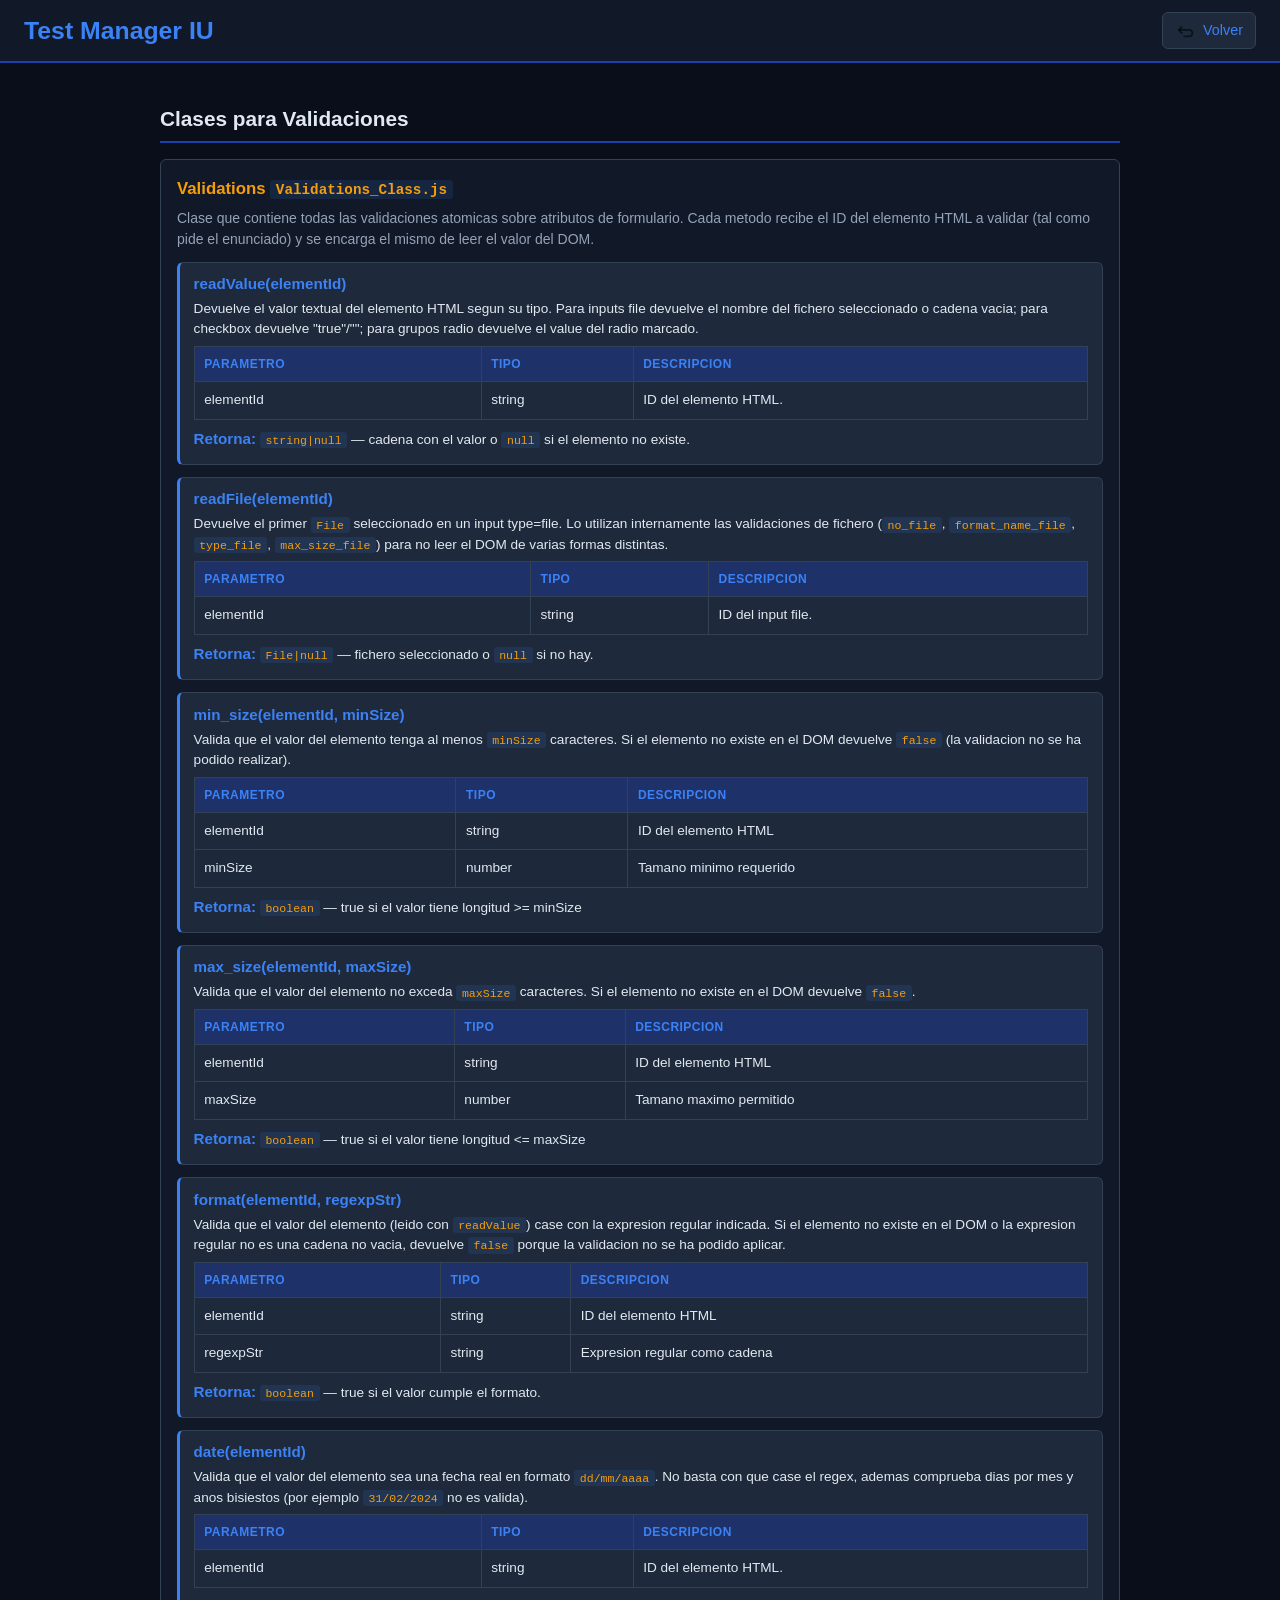
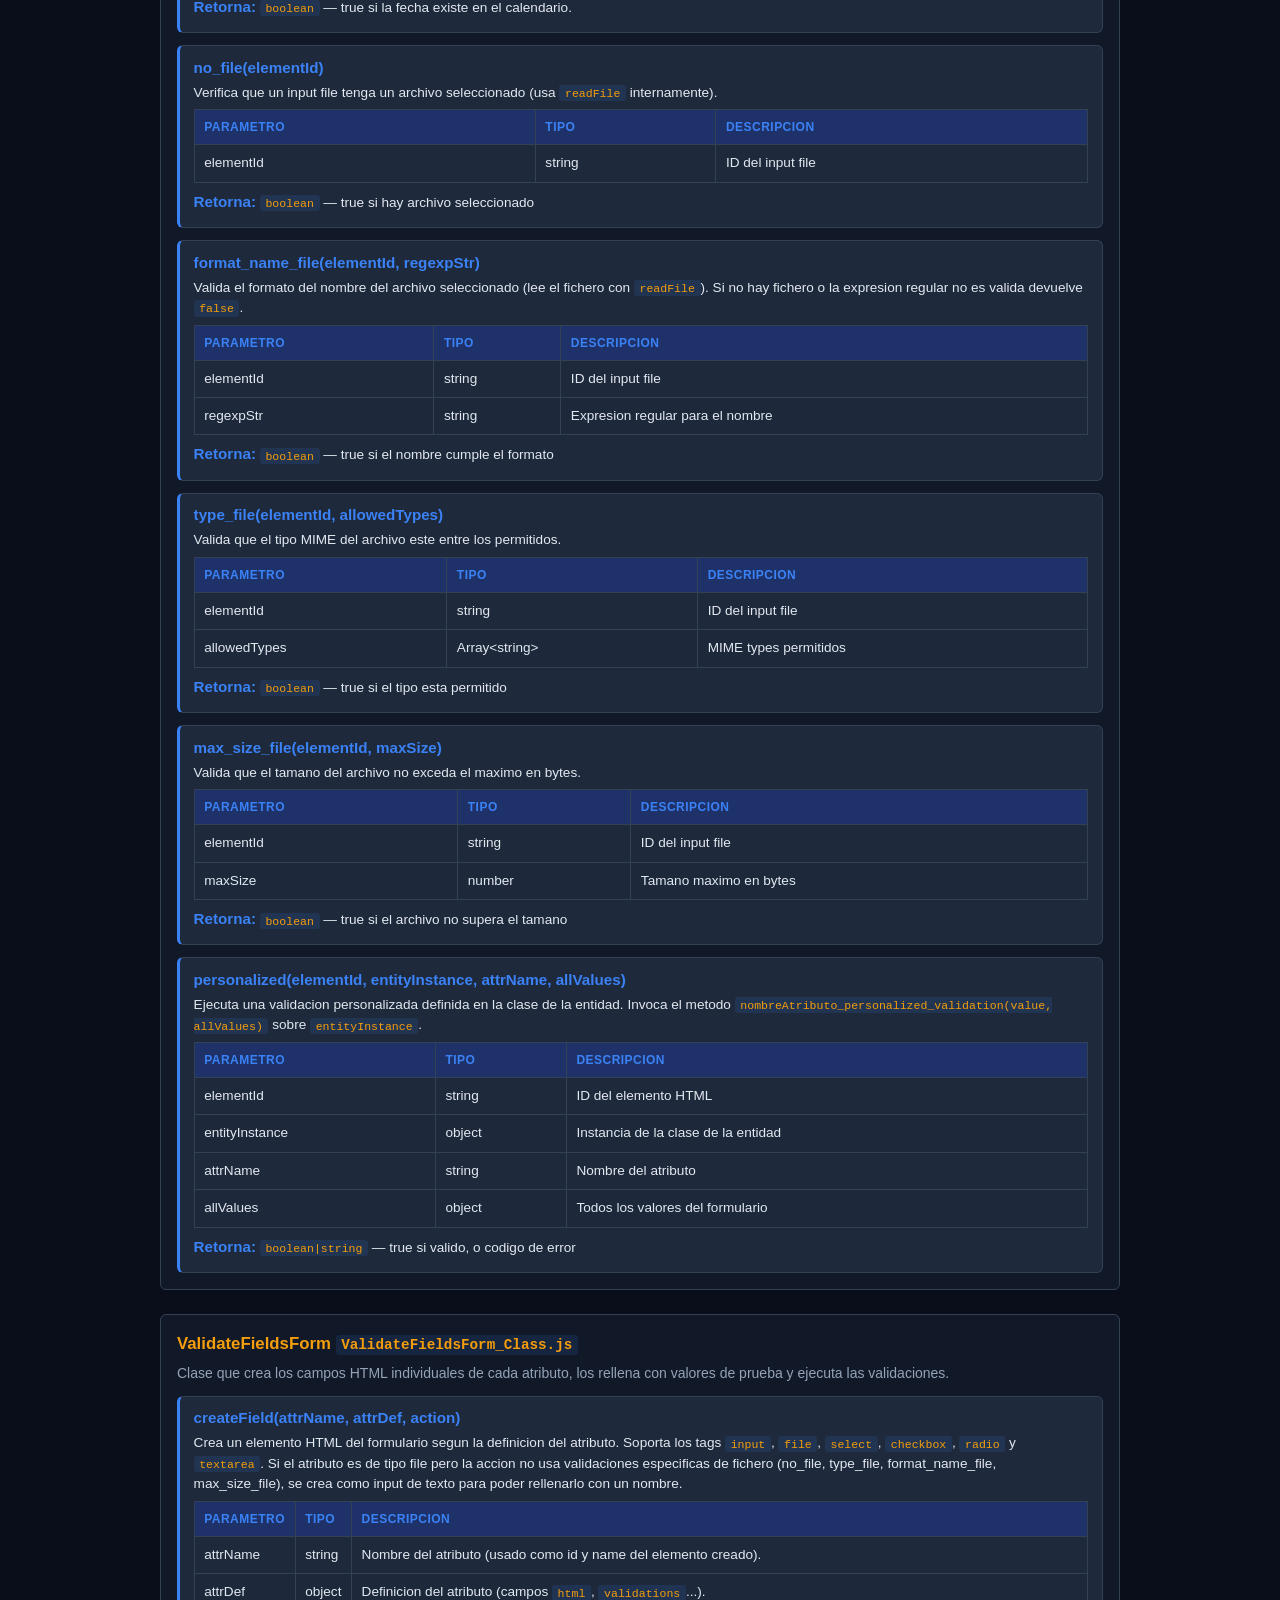
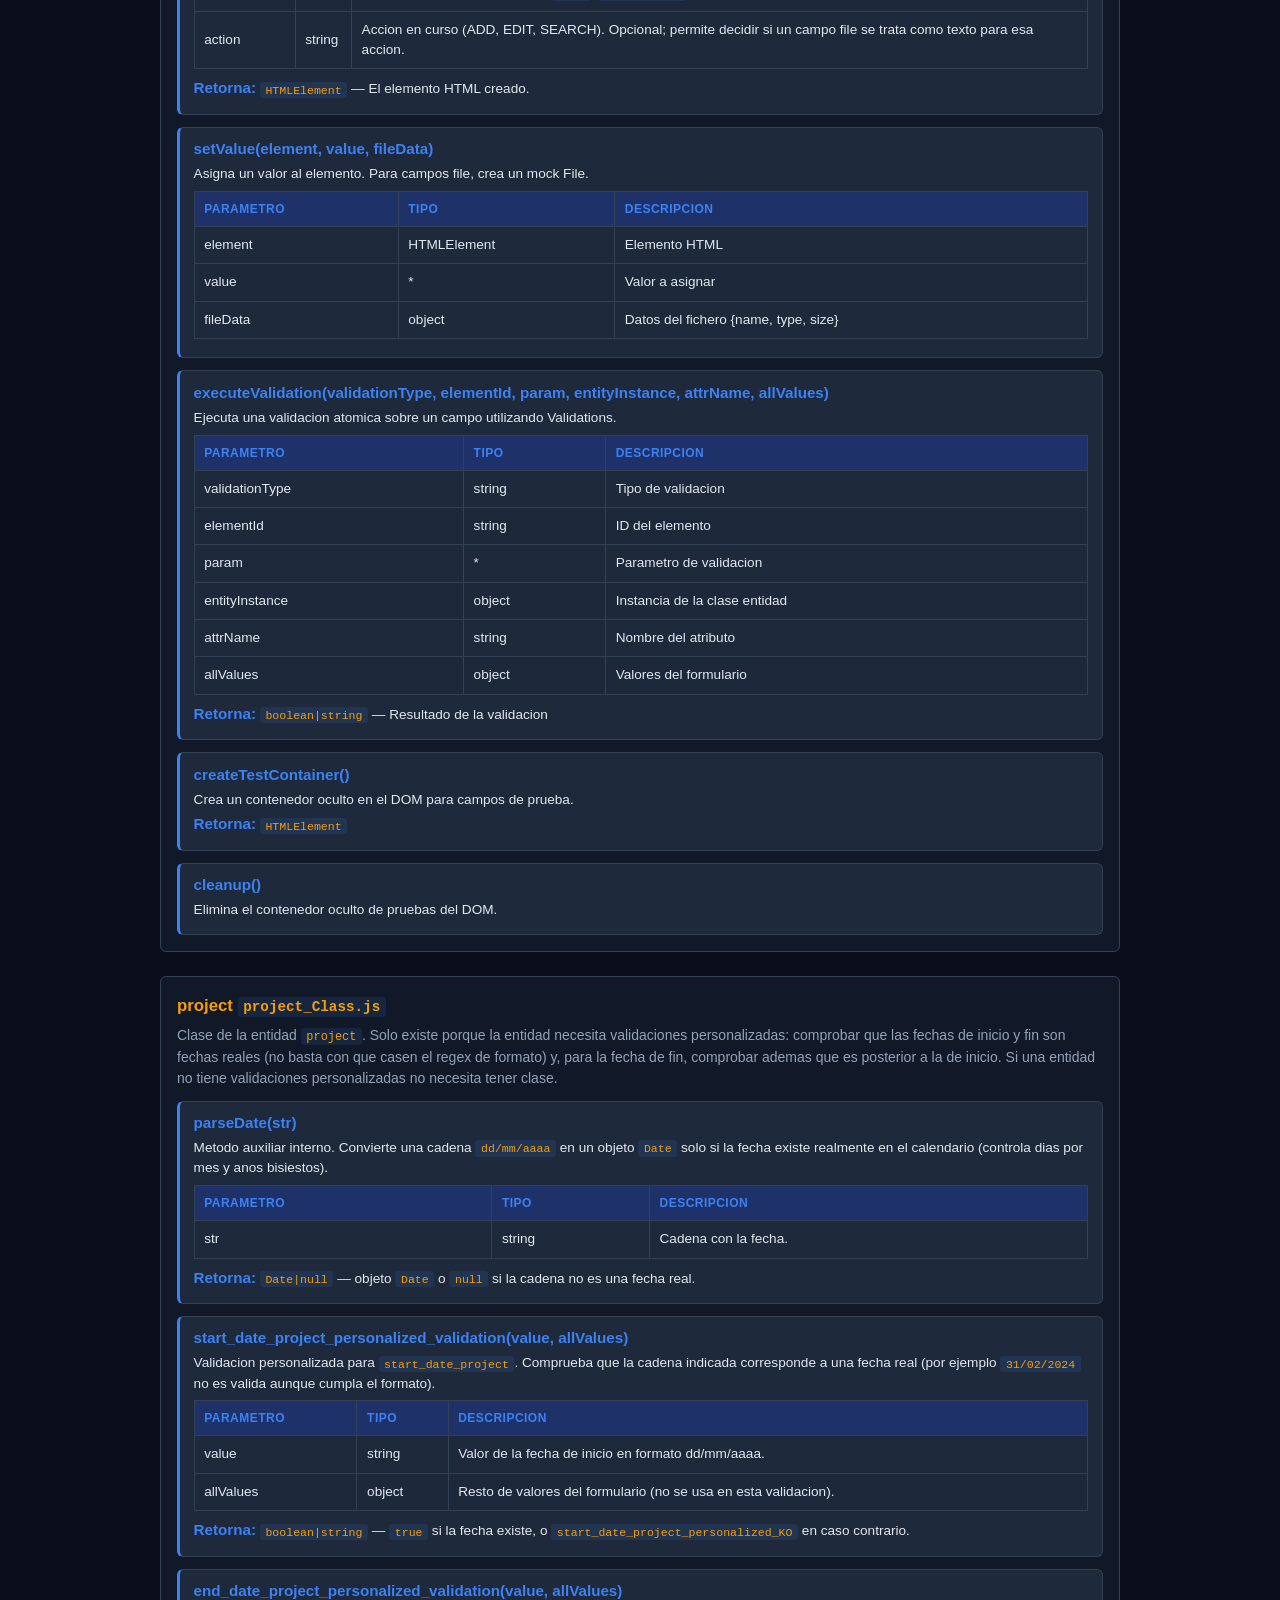
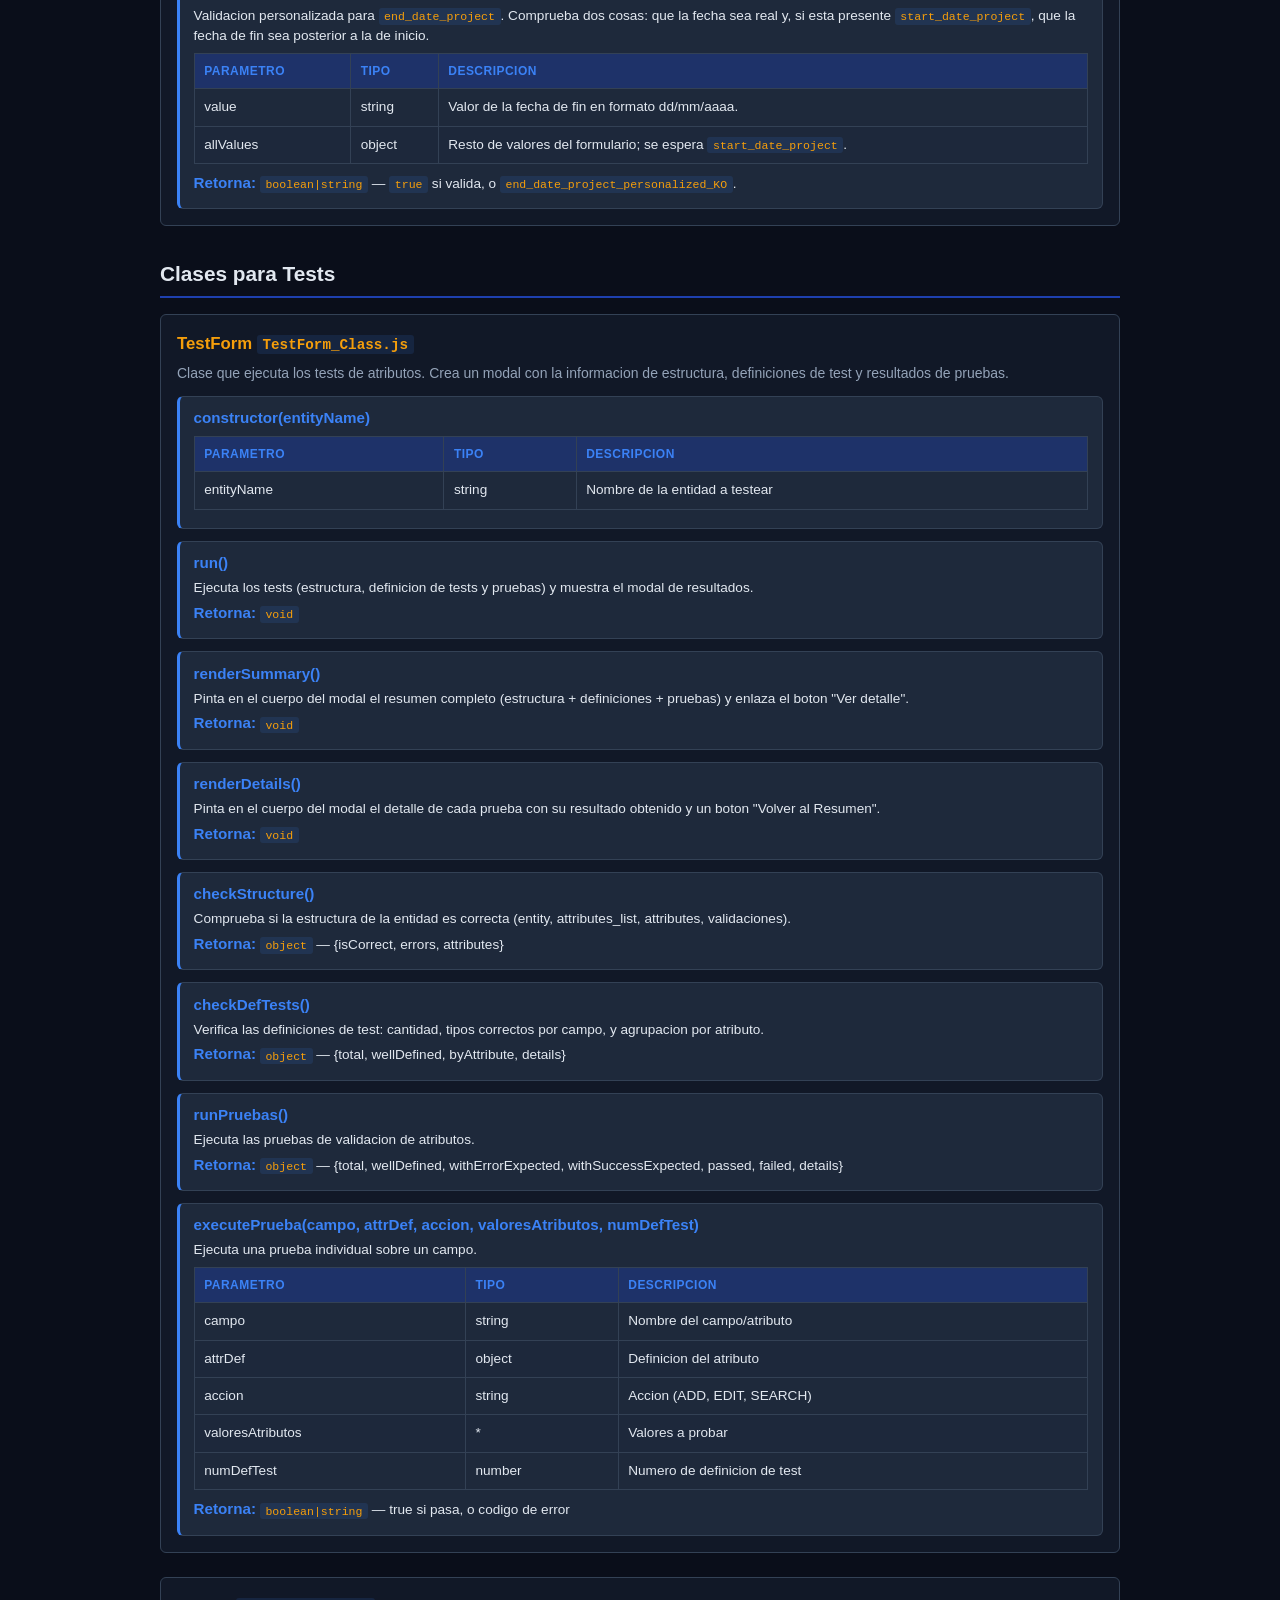
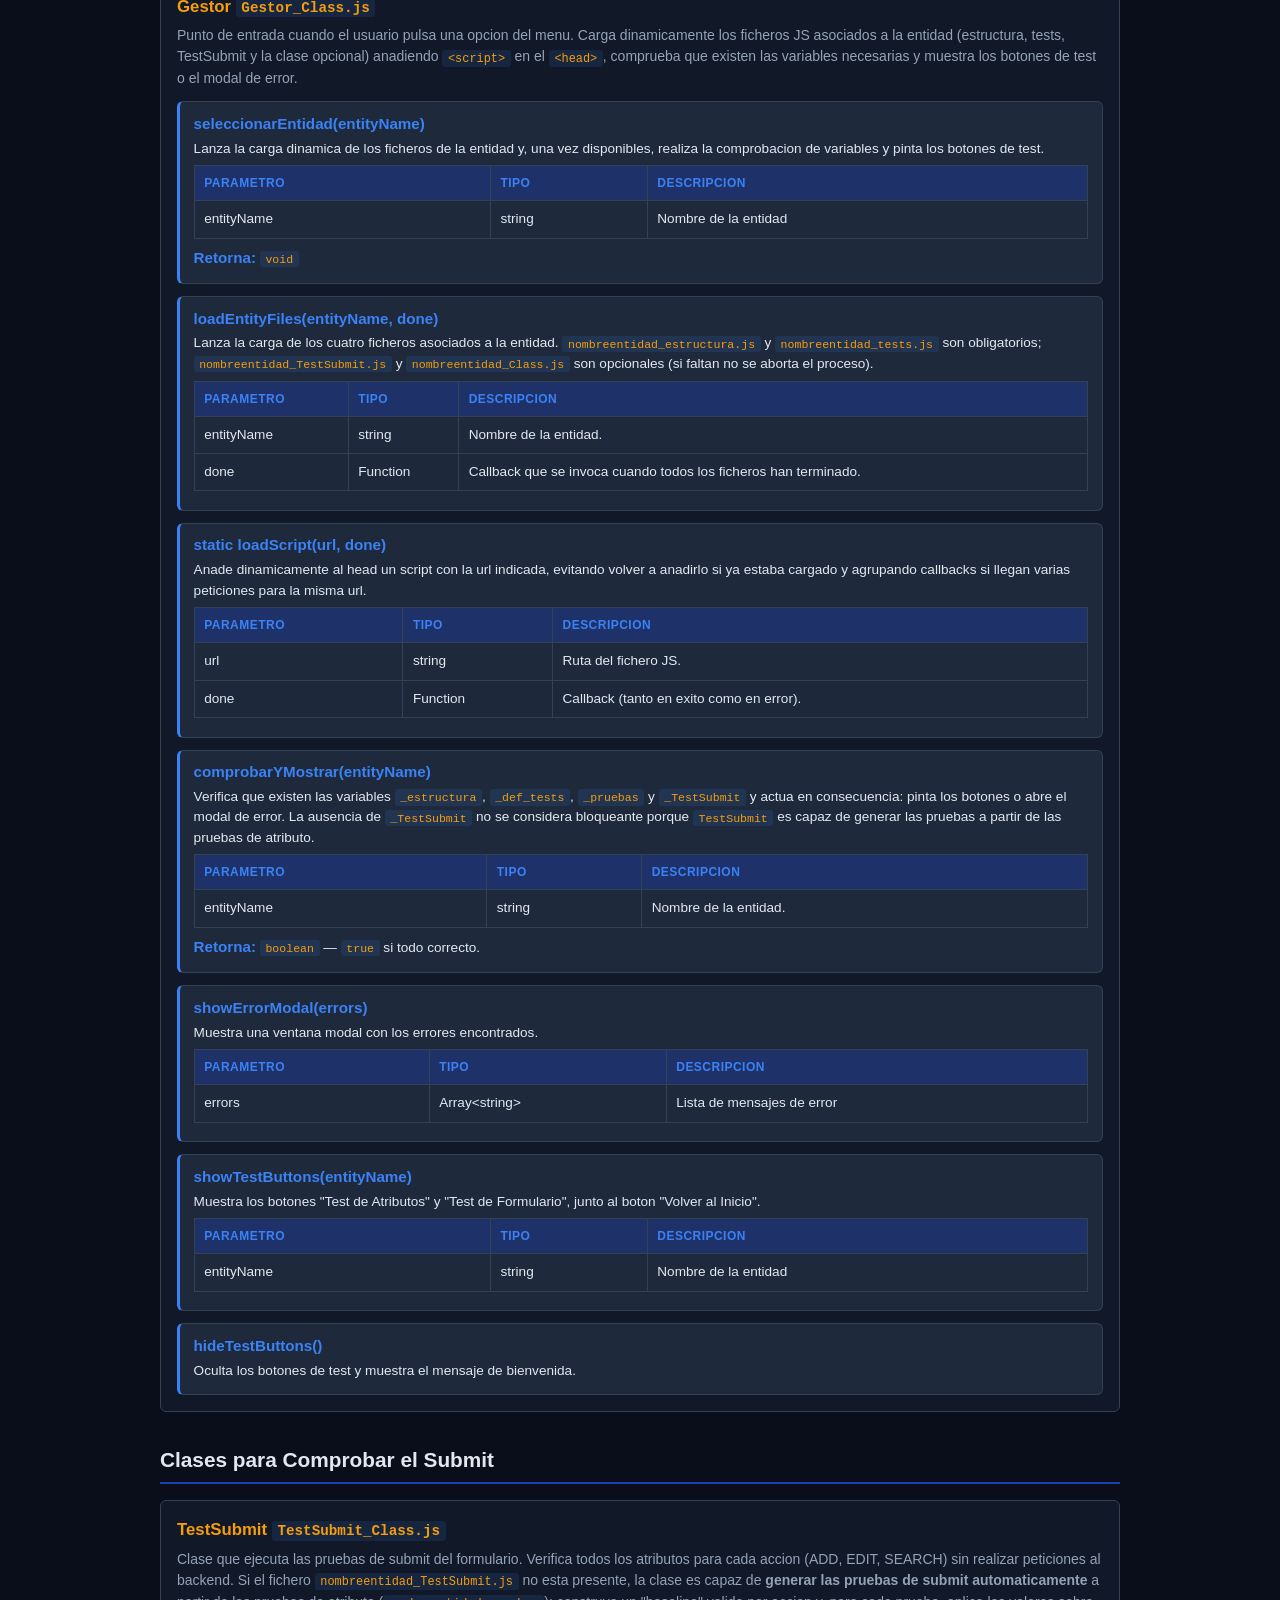
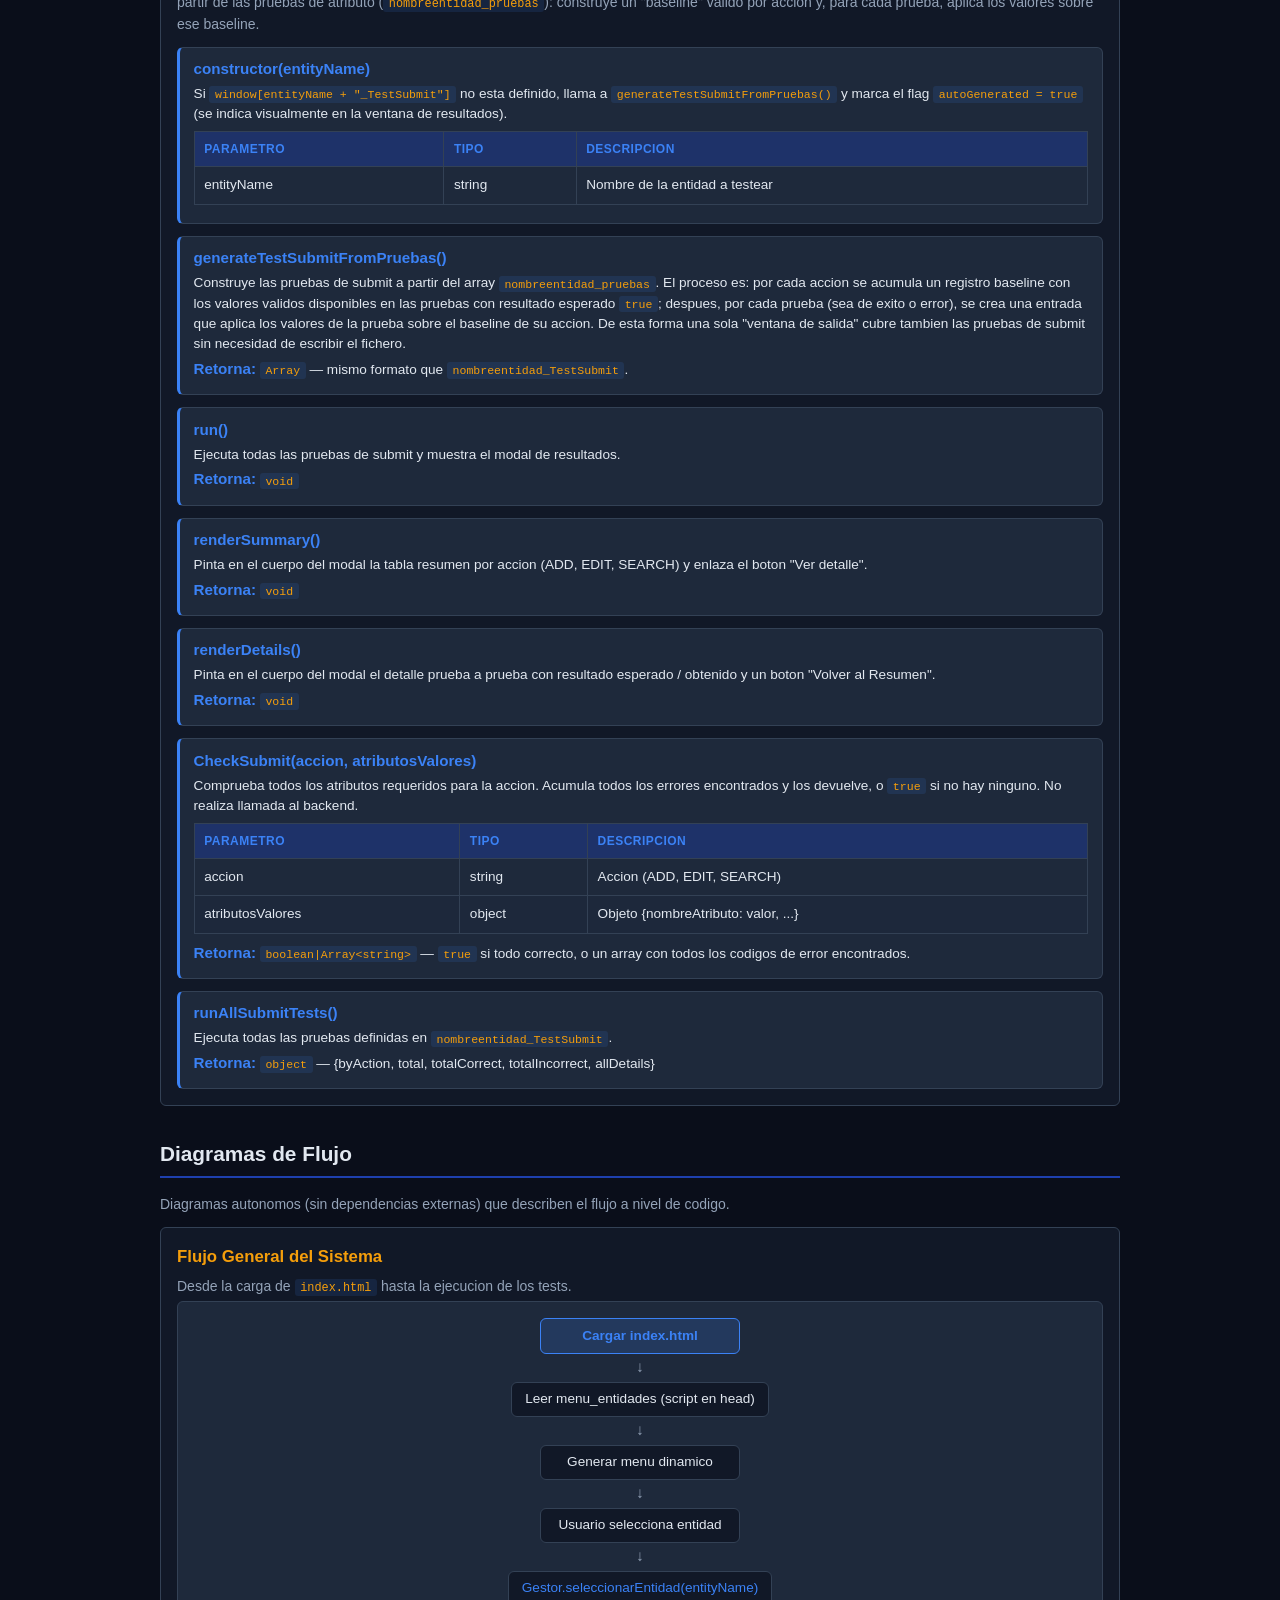
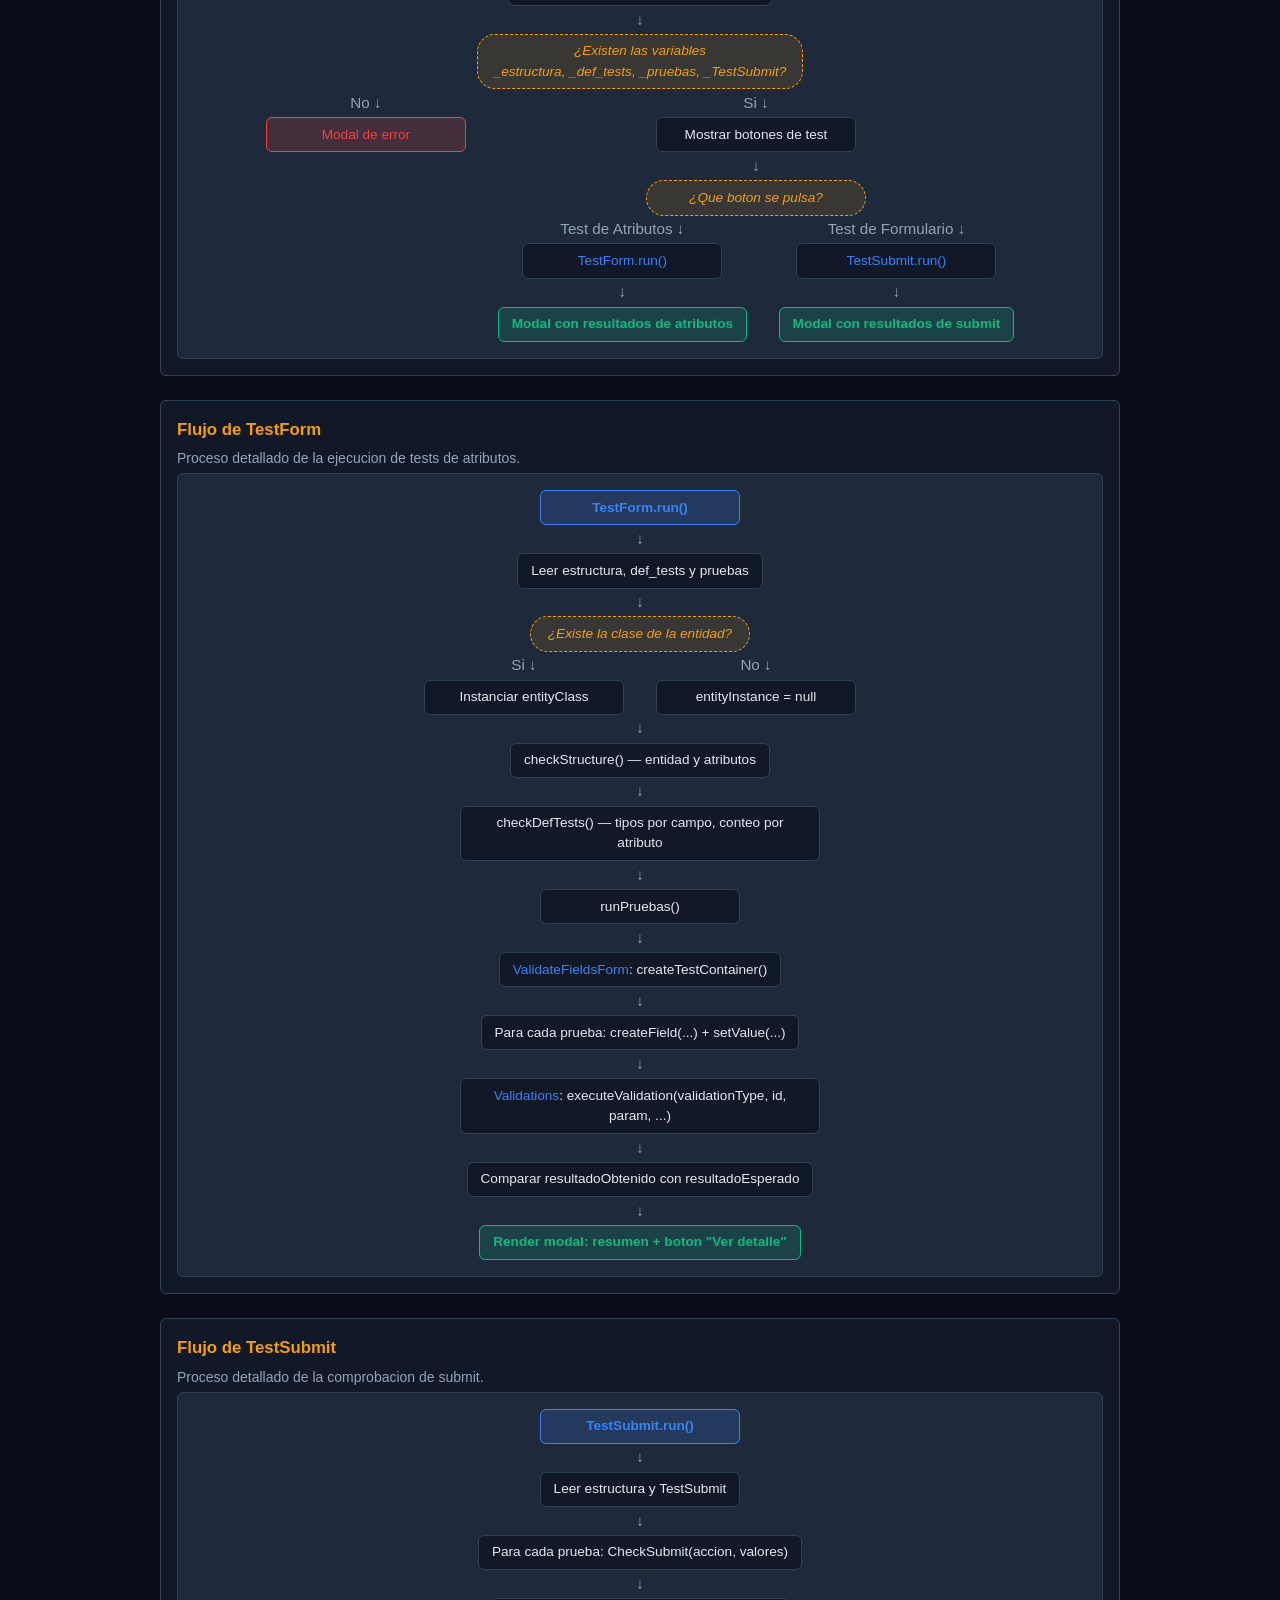
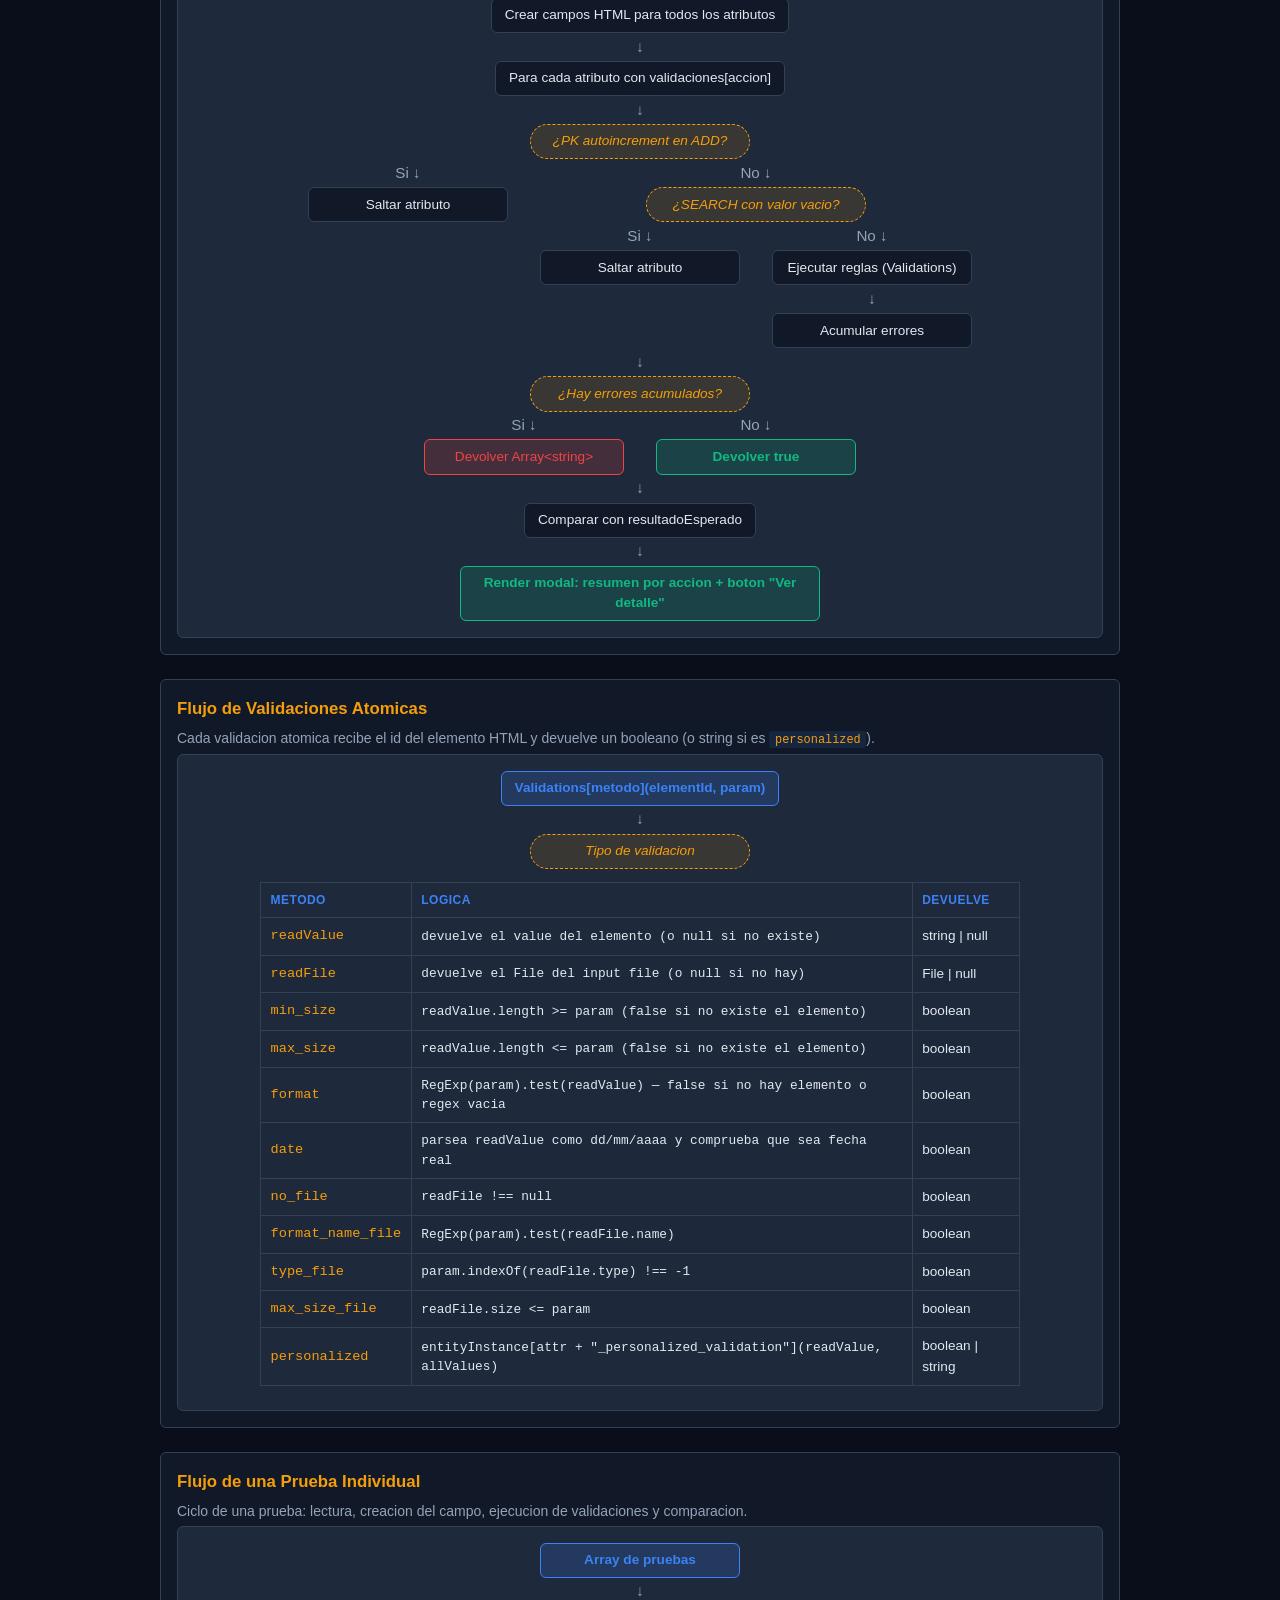
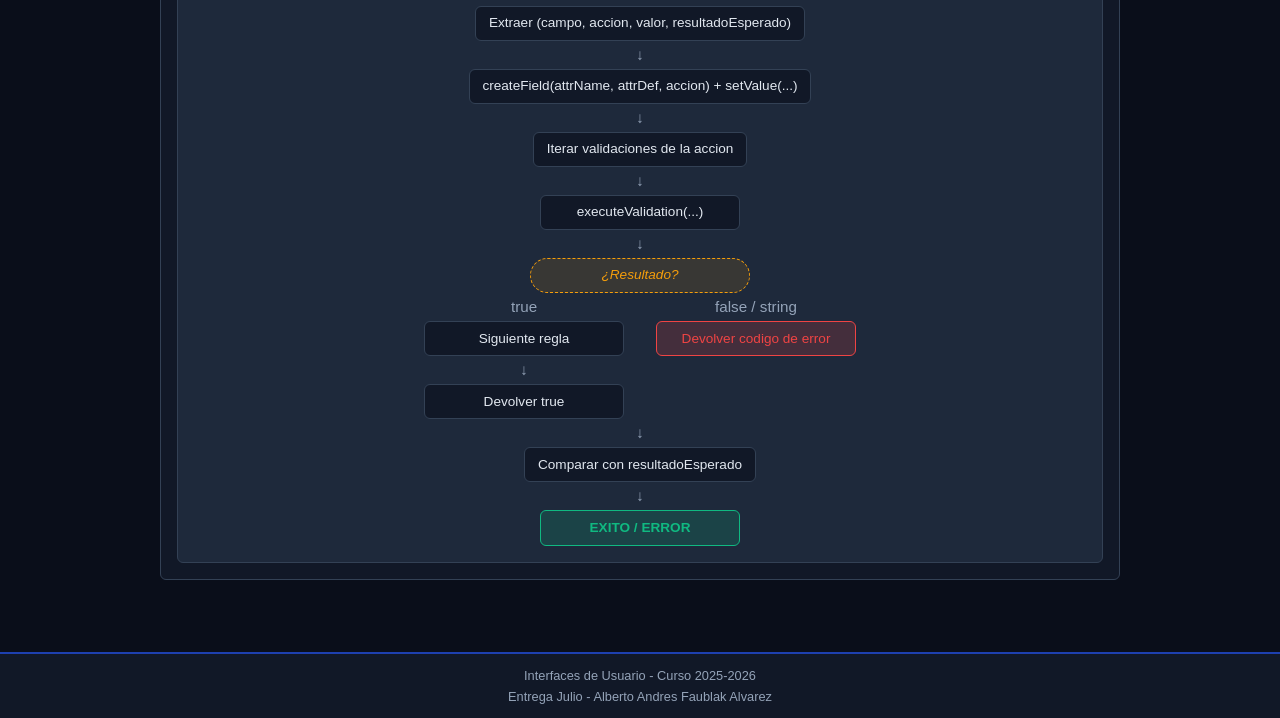
==== commit 342a494f: "primera correccion" ====
--- a/CODIGO/API.html
+++ b/CODIGO/API.html
@@ -30,11 +30,35 @@
 
             <div class="api-class" id="class-Validations">
                 <h3>Validations <code>Validations_Class.js</code></h3>
-                <p>Clase que contiene todas las validaciones atomicas sobre atributos de formulario. Cada metodo recibe el ID del elemento HTML a validar.</p>
+                <p>Clase que contiene todas las validaciones atomicas sobre atributos de formulario. Cada metodo recibe el ID del elemento HTML a validar (tal como pide el enunciado) y se encarga el mismo de leer el valor del DOM.</p>
+
+                <div class="api-method">
+                    <strong>readValue(elementId)</strong>
+                    <p>Devuelve el valor textual del elemento HTML segun su tipo. Para inputs file devuelve el nombre del fichero seleccionado o cadena vacia; para checkbox devuelve "true"/""; para grupos radio devuelve el value del radio marcado.</p>
+                    <table class="api-param-table">
+                        <thead><tr><th>Parametro</th><th>Tipo</th><th>Descripcion</th></tr></thead>
+                        <tbody>
+                            <tr><td>elementId</td><td>string</td><td>ID del elemento HTML.</td></tr>
+                        </tbody>
+                    </table>
+                    <p><strong>Retorna:</strong> <code>string|null</code> &mdash; cadena con el valor o <code>null</code> si el elemento no existe.</p>
+                </div>
+
+                <div class="api-method">
+                    <strong>readFile(elementId)</strong>
+                    <p>Devuelve el primer <code>File</code> seleccionado en un input type=file. Lo utilizan internamente las validaciones de fichero (<code>no_file</code>, <code>format_name_file</code>, <code>type_file</code>, <code>max_size_file</code>) para no leer el DOM de varias formas distintas.</p>
+                    <table class="api-param-table">
+                        <thead><tr><th>Parametro</th><th>Tipo</th><th>Descripcion</th></tr></thead>
+                        <tbody>
+                            <tr><td>elementId</td><td>string</td><td>ID del input file.</td></tr>
+                        </tbody>
+                    </table>
+                    <p><strong>Retorna:</strong> <code>File|null</code> &mdash; fichero seleccionado o <code>null</code> si no hay.</p>
+                </div>
 
                 <div class="api-method">
                     <strong>min_size(elementId, minSize)</strong>
-                    <p>Valida que el valor del elemento tenga al menos <code>minSize</code> caracteres.</p>
+                    <p>Valida que el valor del elemento tenga al menos <code>minSize</code> caracteres. Si el elemento no existe en el DOM devuelve <code>false</code> (la validacion no se ha podido realizar).</p>
                     <table class="api-param-table">
                         <thead><tr><th>Parametro</th><th>Tipo</th><th>Descripcion</th></tr></thead>
                         <tbody>
@@ -47,7 +71,7 @@
 
                 <div class="api-method">
                     <strong>max_size(elementId, maxSize)</strong>
-                    <p>Valida que el valor del elemento no exceda <code>maxSize</code> caracteres.</p>
+                    <p>Valida que el valor del elemento no exceda <code>maxSize</code> caracteres. Si el elemento no existe en el DOM devuelve <code>false</code>.</p>
                     <table class="api-param-table">
                         <thead><tr><th>Parametro</th><th>Tipo</th><th>Descripcion</th></tr></thead>
                         <tbody>
@@ -60,7 +84,7 @@
 
                 <div class="api-method">
                     <strong>format(elementId, regexpStr)</strong>
-                    <p>Valida que el valor del elemento cumpla con la expresion regular proporcionada.</p>
+                    <p>Valida que el valor del elemento (leido con <code>readValue</code>) case con la expresion regular indicada. Si el elemento no existe en el DOM o la expresion regular no es una cadena no vacia, devuelve <code>false</code> porque la validacion no se ha podido aplicar.</p>
                     <table class="api-param-table">
                         <thead><tr><th>Parametro</th><th>Tipo</th><th>Descripcion</th></tr></thead>
                         <tbody>
@@ -68,12 +92,24 @@
                             <tr><td>regexpStr</td><td>string</td><td>Expresion regular como cadena</td></tr>
                         </tbody>
                     </table>
-                    <p><strong>Retorna:</strong> <code>boolean</code> &mdash; true si el valor cumple con el formato</p>
+                    <p><strong>Retorna:</strong> <code>boolean</code> &mdash; true si el valor cumple el formato.</p>
+                </div>
+
+                <div class="api-method">
+                    <strong>date(elementId)</strong>
+                    <p>Valida que el valor del elemento sea una fecha real en formato <code>dd/mm/aaaa</code>. No basta con que case el regex, ademas comprueba dias por mes y anos bisiestos (por ejemplo <code>31/02/2024</code> no es valida).</p>
+                    <table class="api-param-table">
+                        <thead><tr><th>Parametro</th><th>Tipo</th><th>Descripcion</th></tr></thead>
+                        <tbody>
+                            <tr><td>elementId</td><td>string</td><td>ID del elemento HTML.</td></tr>
+                        </tbody>
+                    </table>
+                    <p><strong>Retorna:</strong> <code>boolean</code> &mdash; true si la fecha existe en el calendario.</p>
                 </div>
 
                 <div class="api-method">
                     <strong>no_file(elementId)</strong>
-                    <p>Verifica que un input file tenga un archivo seleccionado.</p>
+                    <p>Verifica que un input file tenga un archivo seleccionado (usa <code>readFile</code> internamente).</p>
                     <table class="api-param-table">
                         <thead><tr><th>Parametro</th><th>Tipo</th><th>Descripcion</th></tr></thead>
                         <tbody>
@@ -85,7 +121,7 @@
 
                 <div class="api-method">
                     <strong>format_name_file(elementId, regexpStr)</strong>
-                    <p>Valida el formato del nombre del archivo seleccionado.</p>
+                    <p>Valida el formato del nombre del archivo seleccionado (lee el fichero con <code>readFile</code>). Si no hay fichero o la expresion regular no es valida devuelve <code>false</code>.</p>
                     <table class="api-param-table">
                         <thead><tr><th>Parametro</th><th>Tipo</th><th>Descripcion</th></tr></thead>
                         <tbody>
@@ -124,7 +160,7 @@
 
                 <div class="api-method">
                     <strong>personalized(elementId, entityInstance, attrName, allValues)</strong>
-                    <p>Ejecuta una validacion personalizada definida en la clase de la entidad.</p>
+                    <p>Ejecuta una validacion personalizada definida en la clase de la entidad. Invoca el metodo <code>nombreAtributo_personalized_validation(value, allValues)</code> sobre <code>entityInstance</code>.</p>
                     <table class="api-param-table">
                         <thead><tr><th>Parametro</th><th>Tipo</th><th>Descripcion</th></tr></thead>
                         <tbody>
@@ -200,19 +236,44 @@
 
             <div class="api-class" id="class-project">
                 <h3>project <code>project_Class.js</code></h3>
-                <p>Clase de la entidad <code>project</code>. Contiene las validaciones personalizadas declaradas con <code>personalize: true</code> en la estructura, una por cada atributo personalizado.</p>
-
-                <div class="api-method">
-                    <strong>end_date_project_personalized_validation(endDateValue, allValues)</strong>
-                    <p>Valida que la fecha de fin del proyecto sea posterior a la fecha de inicio.</p>
-                    <table class="api-param-table">
-                        <thead><tr><th>Parametro</th><th>Tipo</th><th>Descripcion</th></tr></thead>
-                        <tbody>
-                            <tr><td>endDateValue</td><td>string</td><td>Valor de la fecha de fin en formato dd/mm/aaaa.</td></tr>
-                            <tr><td>allValues</td><td>object</td><td>Objeto con todos los valores del formulario; debe incluir <code>start_date_project</code>.</td></tr>
-                        </tbody>
-                    </table>
-                    <p><strong>Retorna:</strong> <code>boolean|string</code> &mdash; <code>true</code> si la fecha de fin es mayor que la de inicio, o el codigo de error <code>end_date_project_personalized_KO</code> en caso contrario.</p>
+                <p>Clase de la entidad <code>project</code>. Solo existe porque la entidad necesita validaciones personalizadas: comprobar que las fechas de inicio y fin son fechas reales (no basta con que casen el regex de formato) y, para la fecha de fin, comprobar ademas que es posterior a la de inicio. Si una entidad no tiene validaciones personalizadas no necesita tener clase.</p>
+
+                <div class="api-method">
+                    <strong>parseDate(str)</strong>
+                    <p>Metodo auxiliar interno. Convierte una cadena <code>dd/mm/aaaa</code> en un objeto <code>Date</code> solo si la fecha existe realmente en el calendario (controla dias por mes y anos bisiestos).</p>
+                    <table class="api-param-table">
+                        <thead><tr><th>Parametro</th><th>Tipo</th><th>Descripcion</th></tr></thead>
+                        <tbody>
+                            <tr><td>str</td><td>string</td><td>Cadena con la fecha.</td></tr>
+                        </tbody>
+                    </table>
+                    <p><strong>Retorna:</strong> <code>Date|null</code> &mdash; objeto <code>Date</code> o <code>null</code> si la cadena no es una fecha real.</p>
+                </div>
+
+                <div class="api-method">
+                    <strong>start_date_project_personalized_validation(value, allValues)</strong>
+                    <p>Validacion personalizada para <code>start_date_project</code>. Comprueba que la cadena indicada corresponde a una fecha real (por ejemplo <code>31/02/2024</code> no es valida aunque cumpla el formato).</p>
+                    <table class="api-param-table">
+                        <thead><tr><th>Parametro</th><th>Tipo</th><th>Descripcion</th></tr></thead>
+                        <tbody>
+                            <tr><td>value</td><td>string</td><td>Valor de la fecha de inicio en formato dd/mm/aaaa.</td></tr>
+                            <tr><td>allValues</td><td>object</td><td>Resto de valores del formulario (no se usa en esta validacion).</td></tr>
+                        </tbody>
+                    </table>
+                    <p><strong>Retorna:</strong> <code>boolean|string</code> &mdash; <code>true</code> si la fecha existe, o <code>start_date_project_personalized_KO</code> en caso contrario.</p>
+                </div>
+
+                <div class="api-method">
+                    <strong>end_date_project_personalized_validation(value, allValues)</strong>
+                    <p>Validacion personalizada para <code>end_date_project</code>. Comprueba dos cosas: que la fecha sea real y, si esta presente <code>start_date_project</code>, que la fecha de fin sea posterior a la de inicio.</p>
+                    <table class="api-param-table">
+                        <thead><tr><th>Parametro</th><th>Tipo</th><th>Descripcion</th></tr></thead>
+                        <tbody>
+                            <tr><td>value</td><td>string</td><td>Valor de la fecha de fin en formato dd/mm/aaaa.</td></tr>
+                            <tr><td>allValues</td><td>object</td><td>Resto de valores del formulario; se espera <code>start_date_project</code>.</td></tr>
+                        </tbody>
+                    </table>
+                    <p><strong>Retorna:</strong> <code>boolean|string</code> &mdash; <code>true</code> si valida, o <code>end_date_project_personalized_KO</code>.</p>
                 </div>
             </div>
         </div>
@@ -289,18 +350,54 @@
 
             <div class="api-class" id="class-Gestor">
                 <h3>Gestor <code>Gestor_Class.js</code></h3>
-                <p>Clase que gestiona la seleccion de entidades y comprueba que existan todos los ficheros/variables necesarios.</p>
+                <p>Punto de entrada cuando el usuario pulsa una opcion del menu. Carga dinamicamente los ficheros JS asociados a la entidad (estructura, tests, TestSubmit y la clase opcional) anadiendo <code>&lt;script&gt;</code> en el <code>&lt;head&gt;</code>, comprueba que existen las variables necesarias y muestra los botones de test o el modal de error.</p>
 
                 <div class="api-method">
                     <strong>seleccionarEntidad(entityName)</strong>
-                    <p>Selecciona una entidad, verifica las variables requeridas y muestra los botones de test.</p>
+                    <p>Lanza la carga dinamica de los ficheros de la entidad y, una vez disponibles, realiza la comprobacion de variables y pinta los botones de test.</p>
                     <table class="api-param-table">
                         <thead><tr><th>Parametro</th><th>Tipo</th><th>Descripcion</th></tr></thead>
                         <tbody>
                             <tr><td>entityName</td><td>string</td><td>Nombre de la entidad</td></tr>
                         </tbody>
                     </table>
-                    <p><strong>Retorna:</strong> <code>boolean</code> &mdash; true si todas las variables existen, false si hay errores</p>
+                    <p><strong>Retorna:</strong> <code>void</code></p>
+                </div>
+
+                <div class="api-method">
+                    <strong>loadEntityFiles(entityName, done)</strong>
+                    <p>Lanza la carga de los cuatro ficheros asociados a la entidad. <code>nombreentidad_estructura.js</code> y <code>nombreentidad_tests.js</code> son obligatorios; <code>nombreentidad_TestSubmit.js</code> y <code>nombreentidad_Class.js</code> son opcionales (si faltan no se aborta el proceso).</p>
+                    <table class="api-param-table">
+                        <thead><tr><th>Parametro</th><th>Tipo</th><th>Descripcion</th></tr></thead>
+                        <tbody>
+                            <tr><td>entityName</td><td>string</td><td>Nombre de la entidad.</td></tr>
+                            <tr><td>done</td><td>Function</td><td>Callback que se invoca cuando todos los ficheros han terminado.</td></tr>
+                        </tbody>
+                    </table>
+                </div>
+
+                <div class="api-method">
+                    <strong>static loadScript(url, done)</strong>
+                    <p>Anade dinamicamente al head un script con la url indicada, evitando volver a anadirlo si ya estaba cargado y agrupando callbacks si llegan varias peticiones para la misma url.</p>
+                    <table class="api-param-table">
+                        <thead><tr><th>Parametro</th><th>Tipo</th><th>Descripcion</th></tr></thead>
+                        <tbody>
+                            <tr><td>url</td><td>string</td><td>Ruta del fichero JS.</td></tr>
+                            <tr><td>done</td><td>Function</td><td>Callback (tanto en exito como en error).</td></tr>
+                        </tbody>
+                    </table>
+                </div>
+
+                <div class="api-method">
+                    <strong>comprobarYMostrar(entityName)</strong>
+                    <p>Verifica que existen las variables <code>_estructura</code>, <code>_def_tests</code>, <code>_pruebas</code> y <code>_TestSubmit</code> y actua en consecuencia: pinta los botones o abre el modal de error. La ausencia de <code>_TestSubmit</code> no se considera bloqueante porque <code>TestSubmit</code> es capaz de generar las pruebas a partir de las pruebas de atributo.</p>
+                    <table class="api-param-table">
+                        <thead><tr><th>Parametro</th><th>Tipo</th><th>Descripcion</th></tr></thead>
+                        <tbody>
+                            <tr><td>entityName</td><td>string</td><td>Nombre de la entidad.</td></tr>
+                        </tbody>
+                    </table>
+                    <p><strong>Retorna:</strong> <code>boolean</code> &mdash; <code>true</code> si todo correcto.</p>
                 </div>
 
                 <div class="api-method">
@@ -337,16 +434,23 @@
 
             <div class="api-class" id="class-TestSubmit">
                 <h3>TestSubmit <code>TestSubmit_Class.js</code></h3>
-                <p>Clase que ejecuta las pruebas de submit del formulario. Verifica todos los atributos para cada accion (ADD, EDIT, SEARCH) sin realizar peticiones al backend.</p>
+                <p>Clase que ejecuta las pruebas de submit del formulario. Verifica todos los atributos para cada accion (ADD, EDIT, SEARCH) sin realizar peticiones al backend. Si el fichero <code>nombreentidad_TestSubmit.js</code> no esta presente, la clase es capaz de <strong>generar las pruebas de submit automaticamente</strong> a partir de las pruebas de atributo (<code>nombreentidad_pruebas</code>): construye un "baseline" valido por accion y, para cada prueba, aplica los valores sobre ese baseline.</p>
 
                 <div class="api-method">
                     <strong>constructor(entityName)</strong>
+                    <p>Si <code>window[entityName + "_TestSubmit"]</code> no esta definido, llama a <code>generateTestSubmitFromPruebas()</code> y marca el flag <code>autoGenerated = true</code> (se indica visualmente en la ventana de resultados).</p>
                     <table class="api-param-table">
                         <thead><tr><th>Parametro</th><th>Tipo</th><th>Descripcion</th></tr></thead>
                         <tbody>
                             <tr><td>entityName</td><td>string</td><td>Nombre de la entidad a testear</td></tr>
                         </tbody>
                     </table>
+                </div>
+
+                <div class="api-method">
+                    <strong>generateTestSubmitFromPruebas()</strong>
+                    <p>Construye las pruebas de submit a partir del array <code>nombreentidad_pruebas</code>. El proceso es: por cada accion se acumula un registro baseline con los valores validos disponibles en las pruebas con resultado esperado <code>true</code>; despues, por cada prueba (sea de exito o error), se crea una entrada que aplica los valores de la prueba sobre el baseline de su accion. De esta forma una sola "ventana de salida" cubre tambien las pruebas de submit sin necesidad de escribir el fichero.</p>
+                    <p><strong>Retorna:</strong> <code>Array</code> &mdash; mismo formato que <code>nombreentidad_TestSubmit</code>.</p>
                 </div>
 
                 <div class="api-method">
@@ -542,14 +646,17 @@
                             <tr><th>Metodo</th><th>Logica</th><th>Devuelve</th></tr>
                         </thead>
                         <tbody>
-                            <tr><td>min_size</td><td>value.length &gt;= param</td><td>boolean</td></tr>
-                            <tr><td>max_size</td><td>value.length &lt;= param</td><td>boolean</td></tr>
-                            <tr><td>format</td><td>RegExp(param).test(value)</td><td>boolean</td></tr>
-                            <tr><td>no_file</td><td>el.files.length &gt; 0</td><td>boolean</td></tr>
-                            <tr><td>format_name_file</td><td>RegExp(param).test(file.name)</td><td>boolean</td></tr>
-                            <tr><td>type_file</td><td>param.indexOf(file.type) !== -1</td><td>boolean</td></tr>
-                            <tr><td>max_size_file</td><td>file.size &lt;= param</td><td>boolean</td></tr>
-                            <tr><td>personalized</td><td>entityInstance[attr + "_personalized_validation"](value, allValues)</td><td>boolean | string</td></tr>
+                            <tr><td>readValue</td><td>devuelve el value del elemento (o null si no existe)</td><td>string | null</td></tr>
+                            <tr><td>readFile</td><td>devuelve el File del input file (o null si no hay)</td><td>File | null</td></tr>
+                            <tr><td>min_size</td><td>readValue.length &gt;= param (false si no existe el elemento)</td><td>boolean</td></tr>
+                            <tr><td>max_size</td><td>readValue.length &lt;= param (false si no existe el elemento)</td><td>boolean</td></tr>
+                            <tr><td>format</td><td>RegExp(param).test(readValue) &mdash; false si no hay elemento o regex vacia</td><td>boolean</td></tr>
+                            <tr><td>date</td><td>parsea readValue como dd/mm/aaaa y comprueba que sea fecha real</td><td>boolean</td></tr>
+                            <tr><td>no_file</td><td>readFile !== null</td><td>boolean</td></tr>
+                            <tr><td>format_name_file</td><td>RegExp(param).test(readFile.name)</td><td>boolean</td></tr>
+                            <tr><td>type_file</td><td>param.indexOf(readFile.type) !== -1</td><td>boolean</td></tr>
+                            <tr><td>max_size_file</td><td>readFile.size &lt;= param</td><td>boolean</td></tr>
+                            <tr><td>personalized</td><td>entityInstance[attr + "_personalized_validation"](readValue, allValues)</td><td>boolean | string</td></tr>
                         </tbody>
                     </table>
                 </div>
--- a/CODIGO/css/IU.css
+++ b/CODIGO/css/IU.css
@@ -508,6 +508,28 @@
     max-width: 280px;
 }
 
+/* La columna de valores de la tabla de detalle puede ser muy grande
+   (objetos con muchos atributos, cadenas largas, etc). La compactamos
+   con white-space pre-wrap y un max-width para que la tabla quepa en
+   la ventana sin tener que desplazar lateralmente todo el contenido. */
+.cell-values {
+    max-width: 360px;
+    white-space: pre-wrap;
+    word-break: break-word;
+    font-family: Consolas, "Courier New", monospace;
+    font-size: 0.78rem;
+    line-height: 1.35;
+    color: var(--text);
+}
+
+table.table-details {
+    table-layout: auto;
+}
+
+table.table-details td {
+    vertical-align: top;
+}
+
 .error-list {
     margin: 0;
     padding-left: 1.2rem;
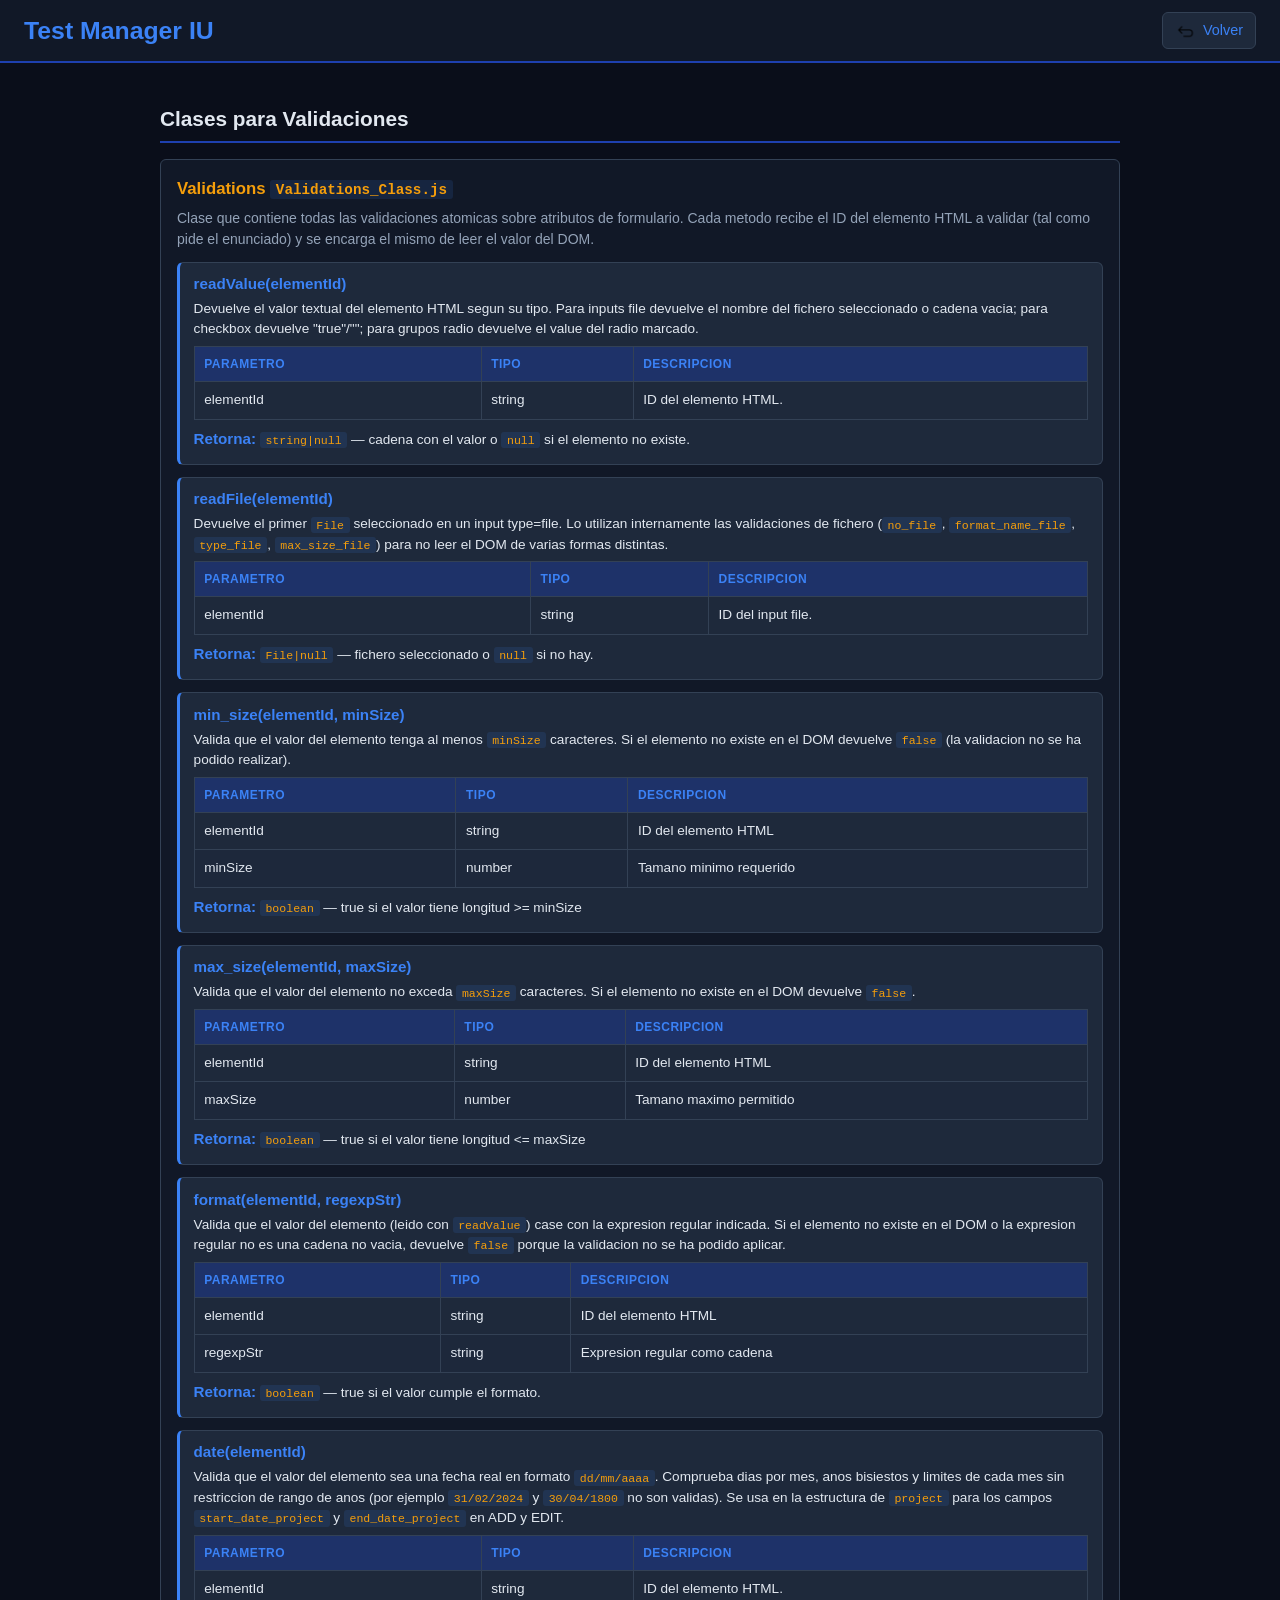
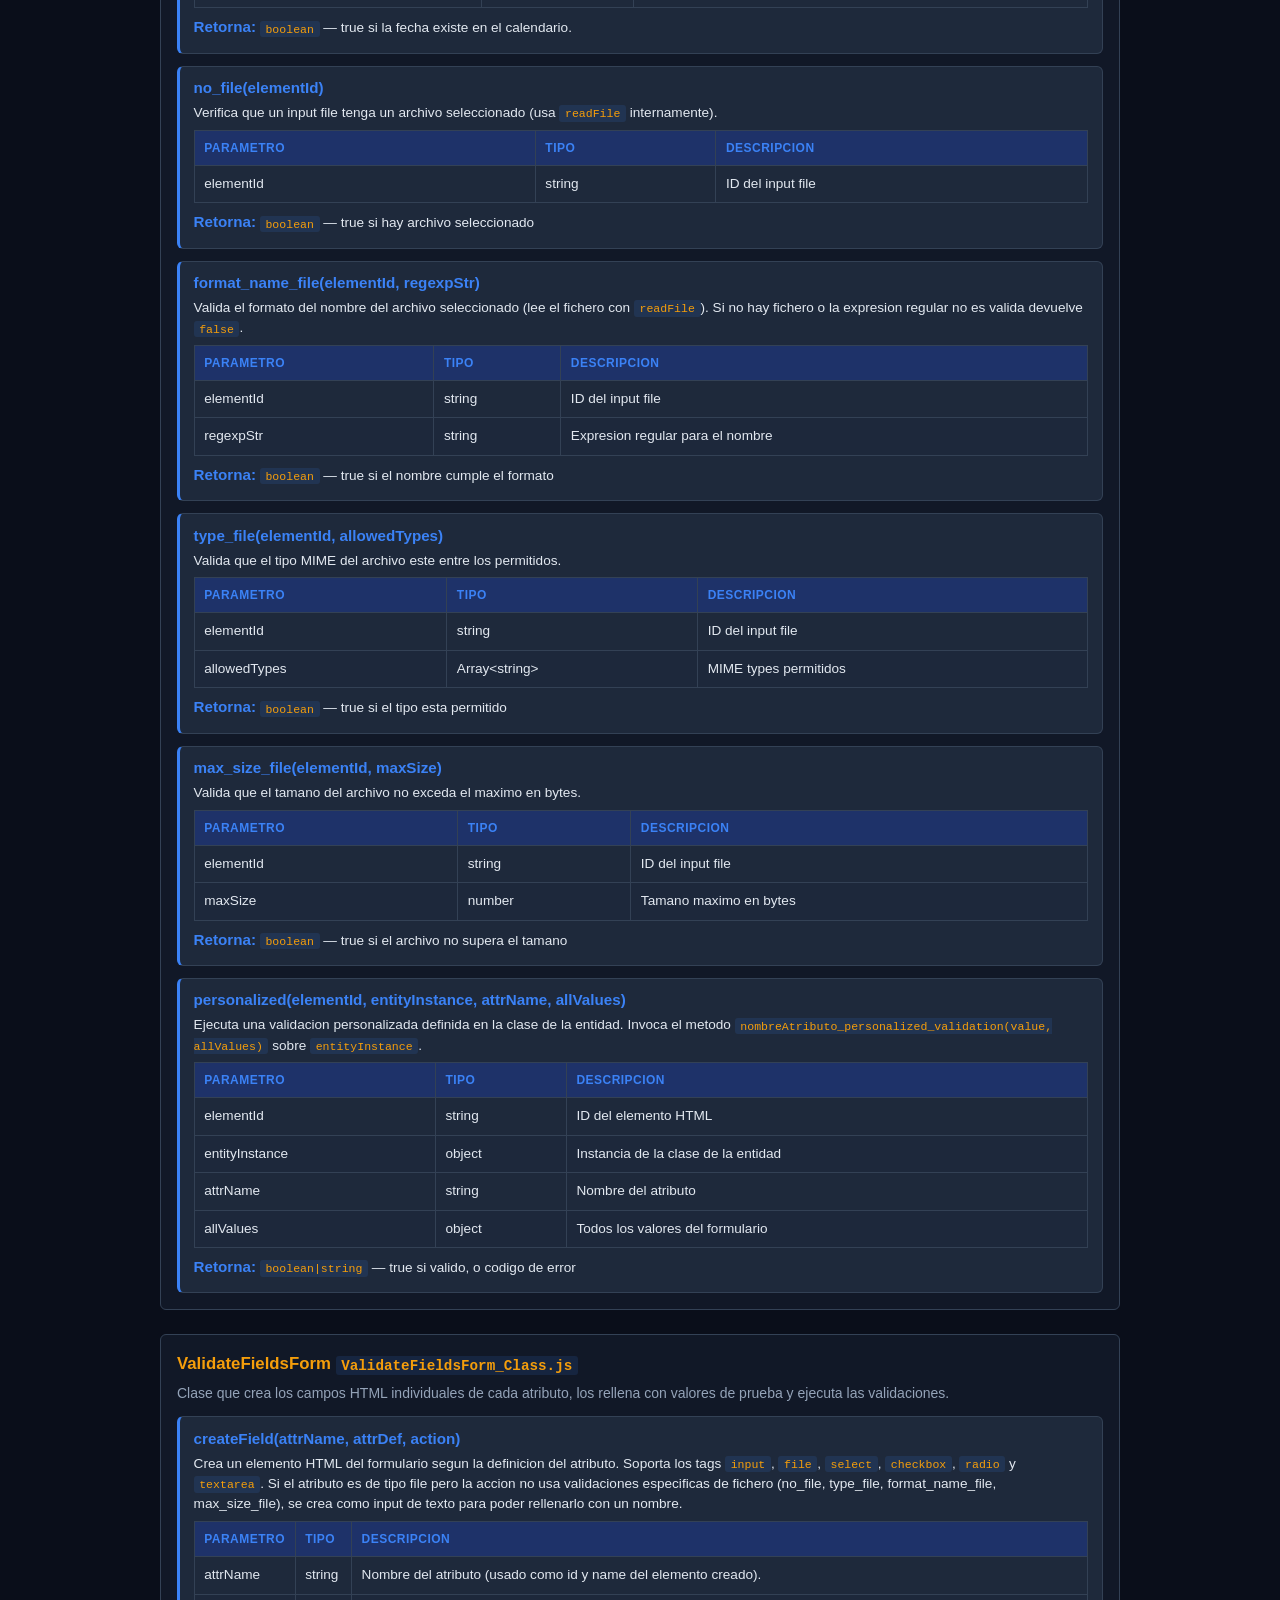
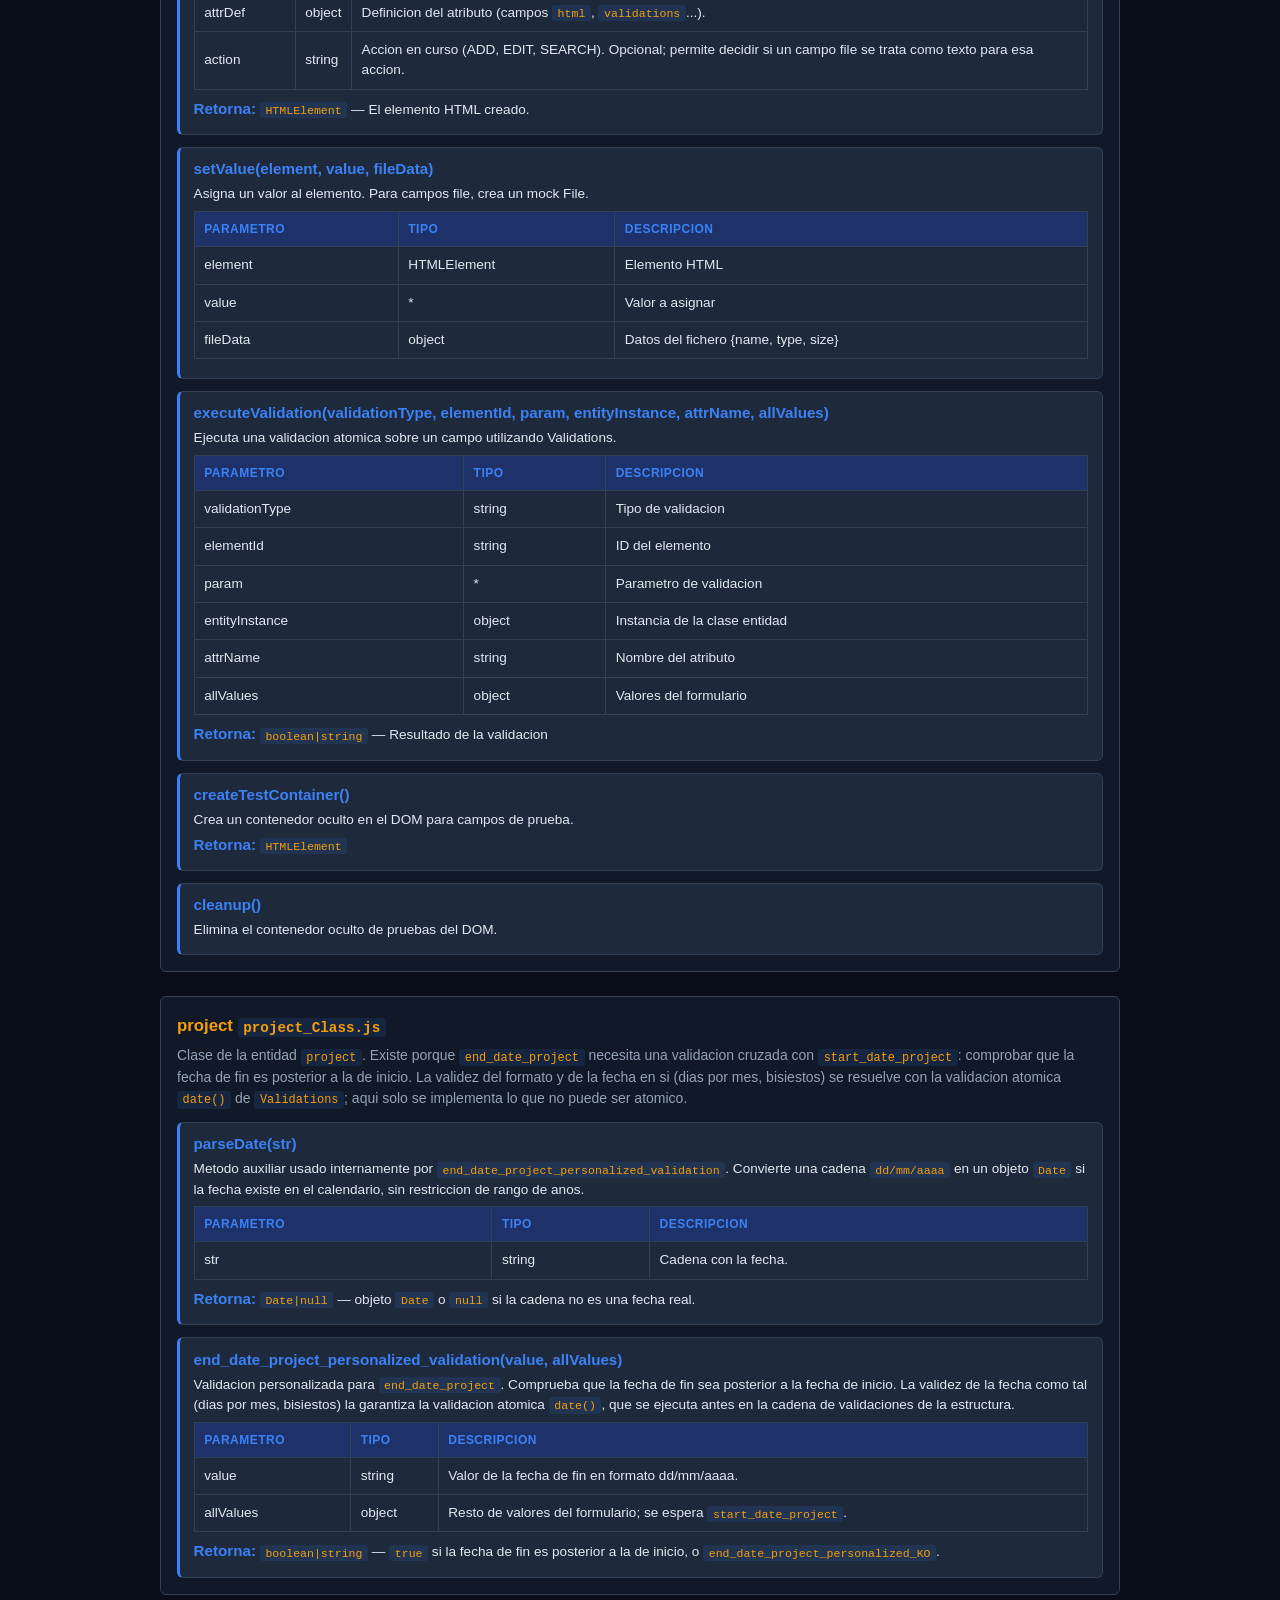
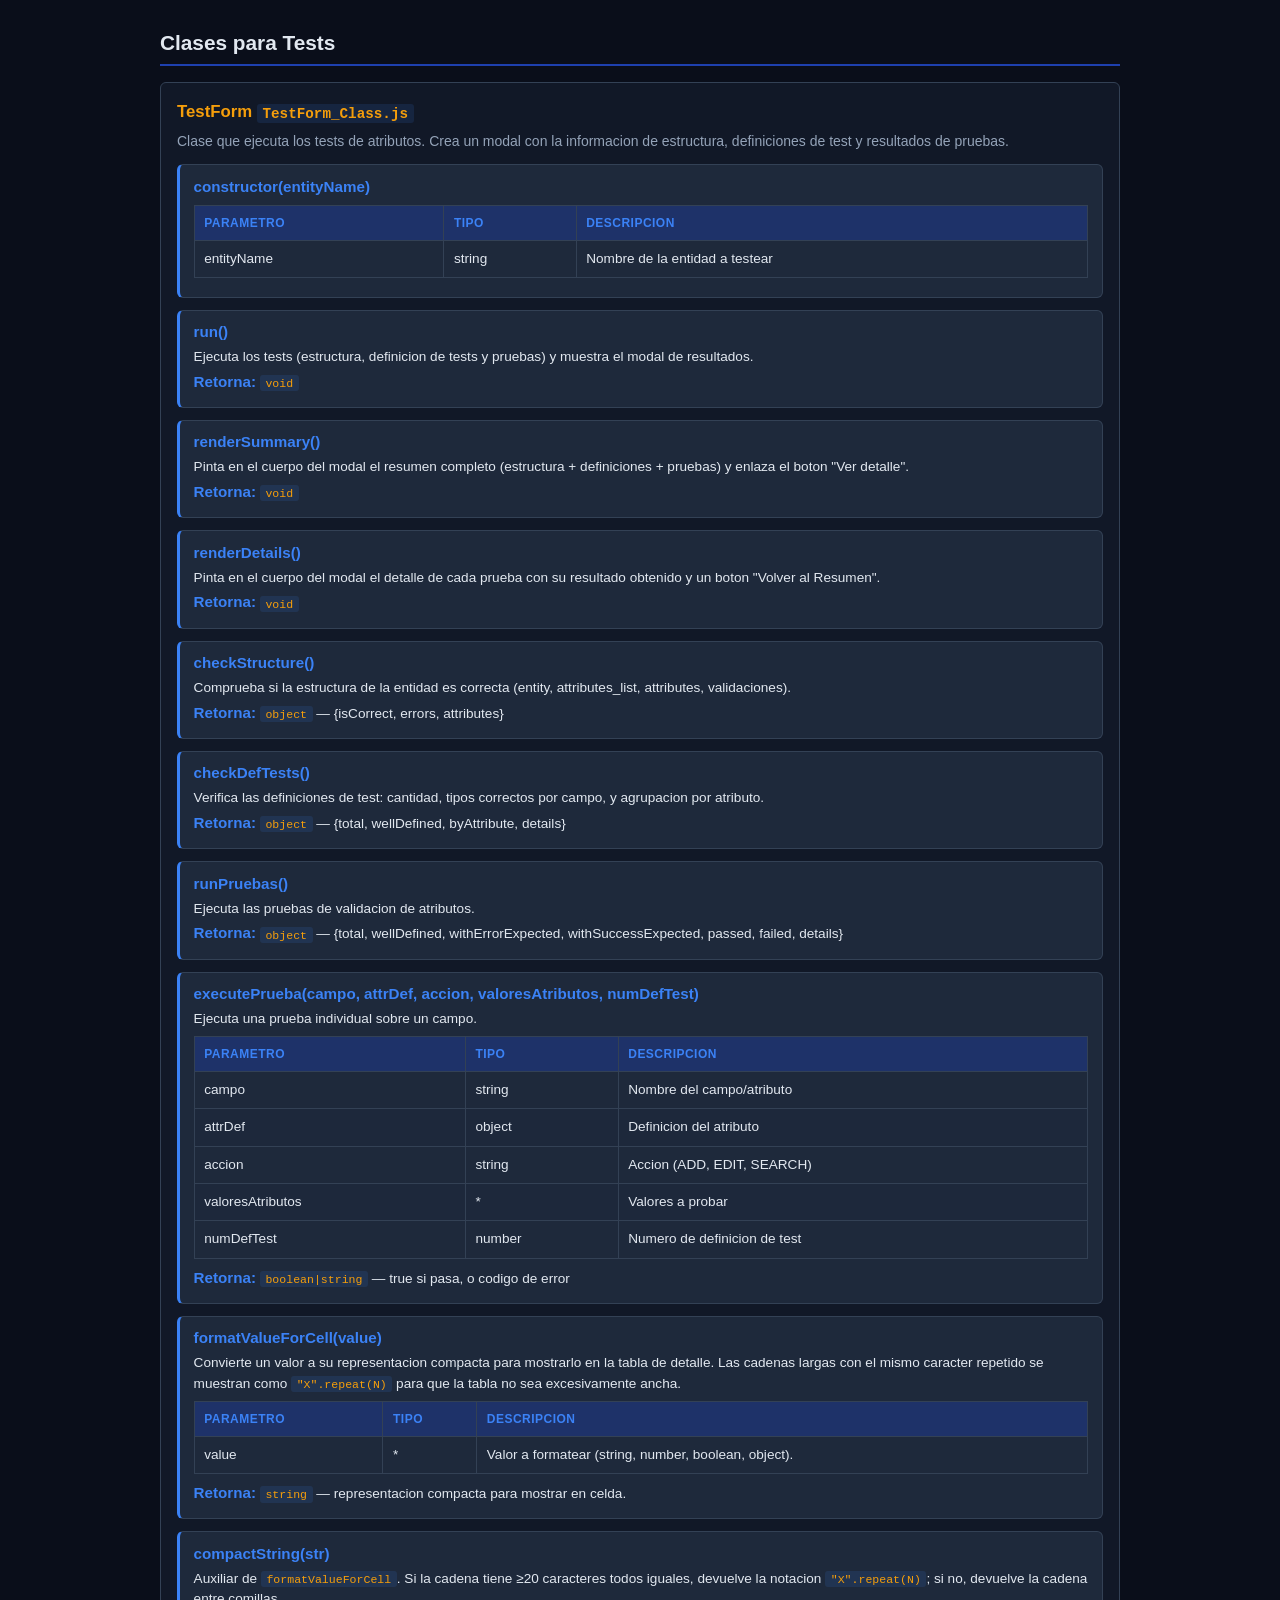
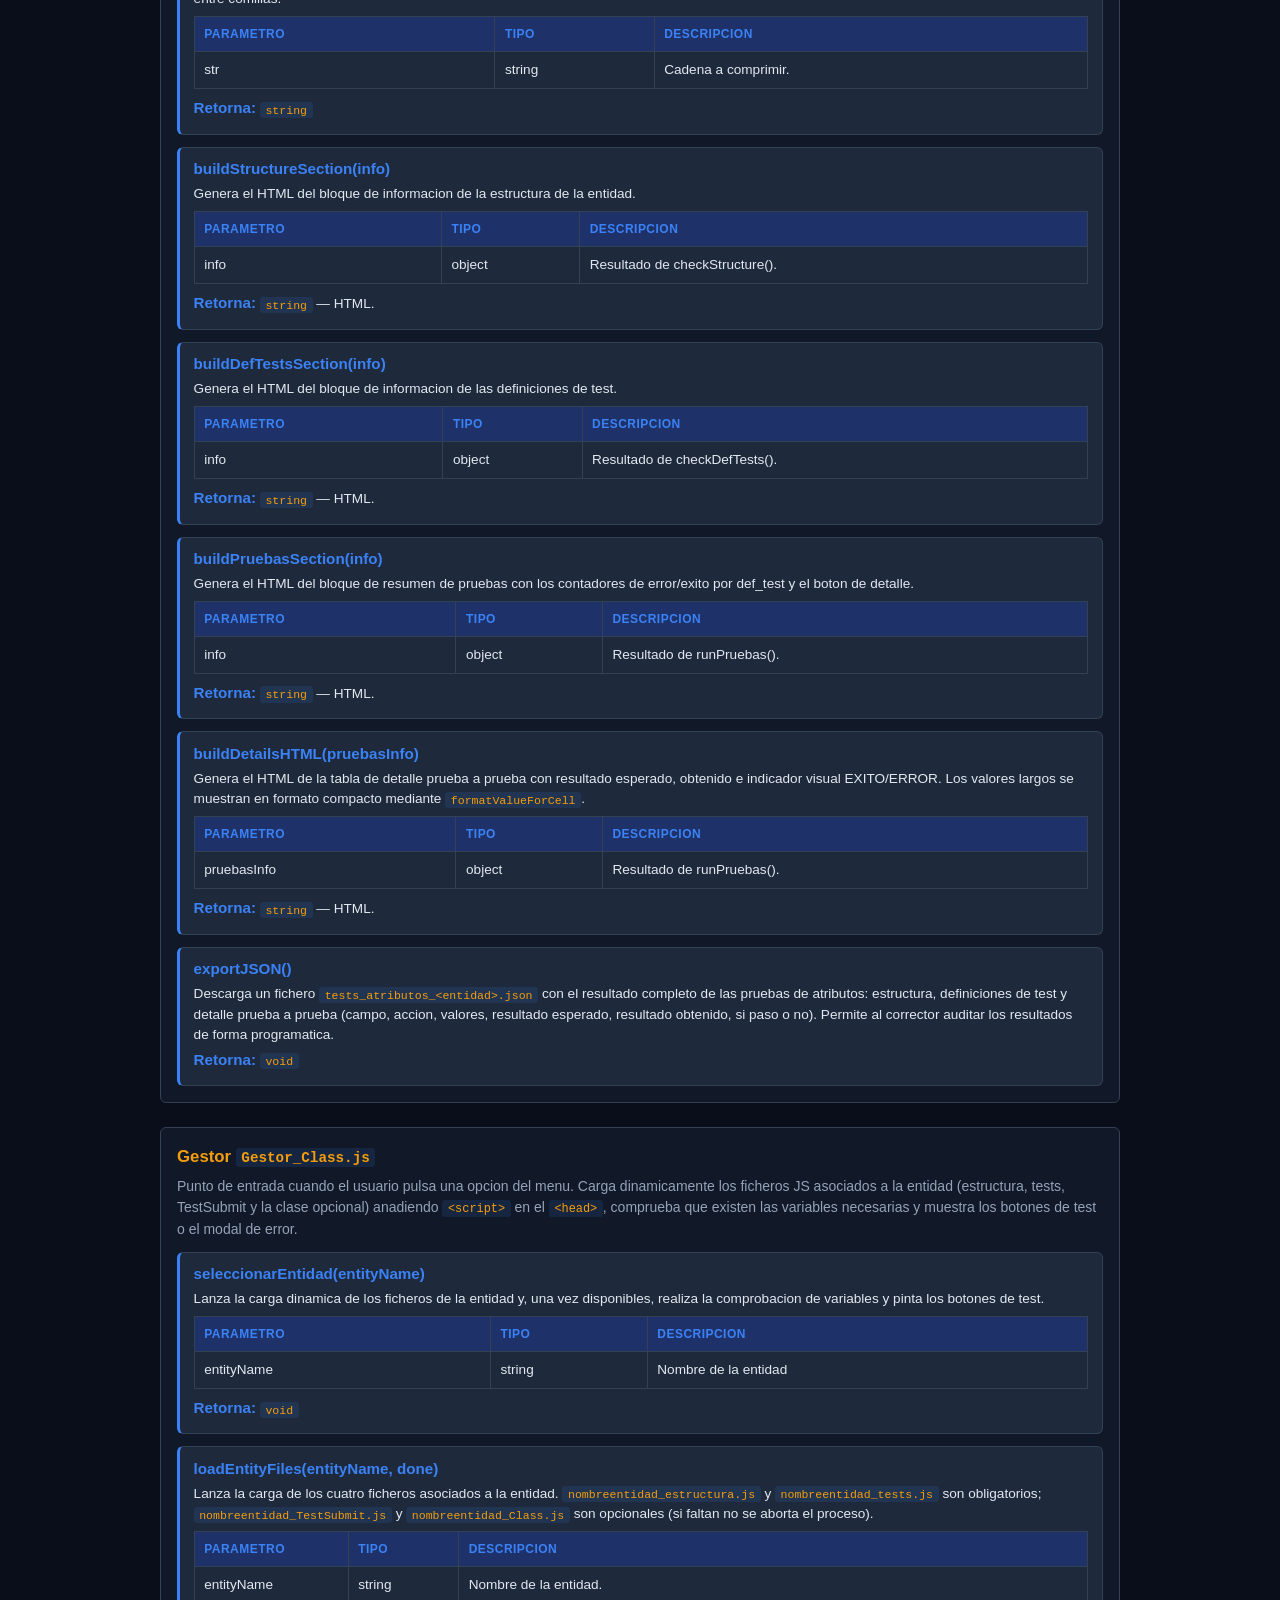
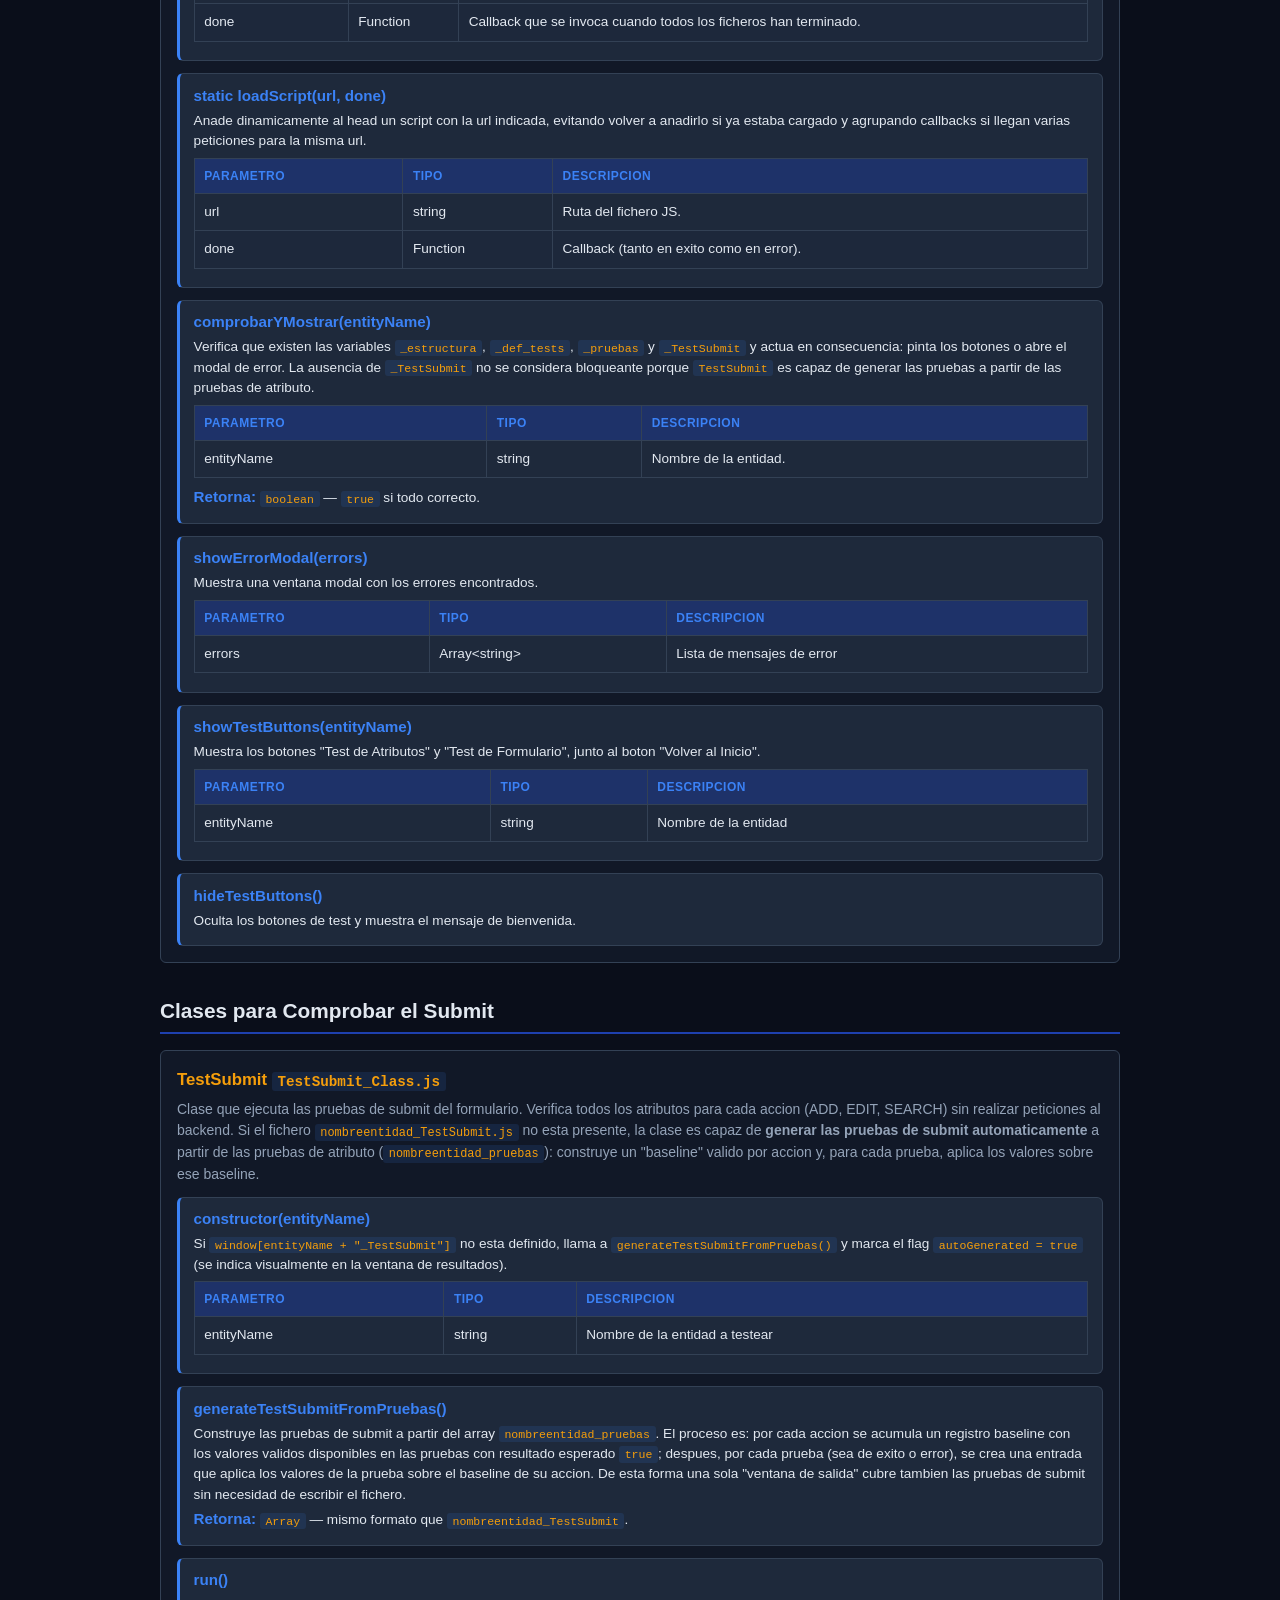
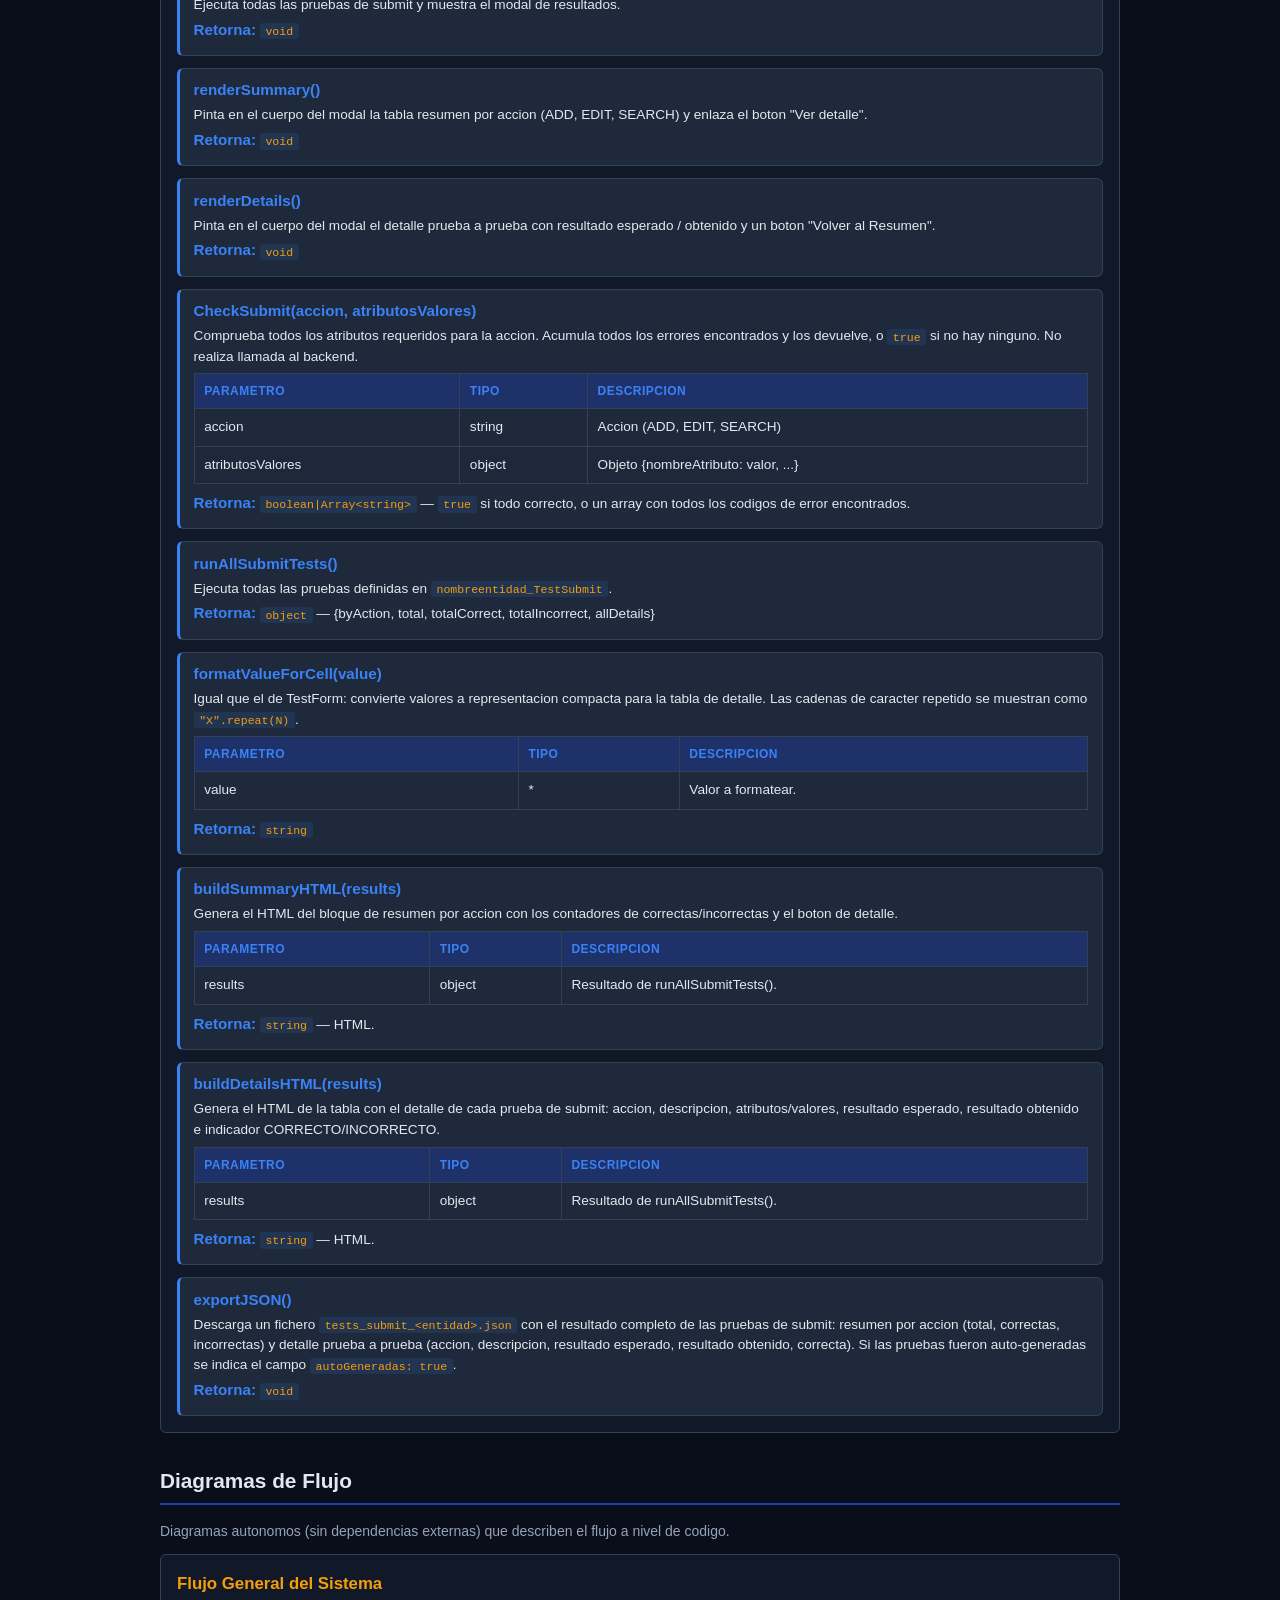
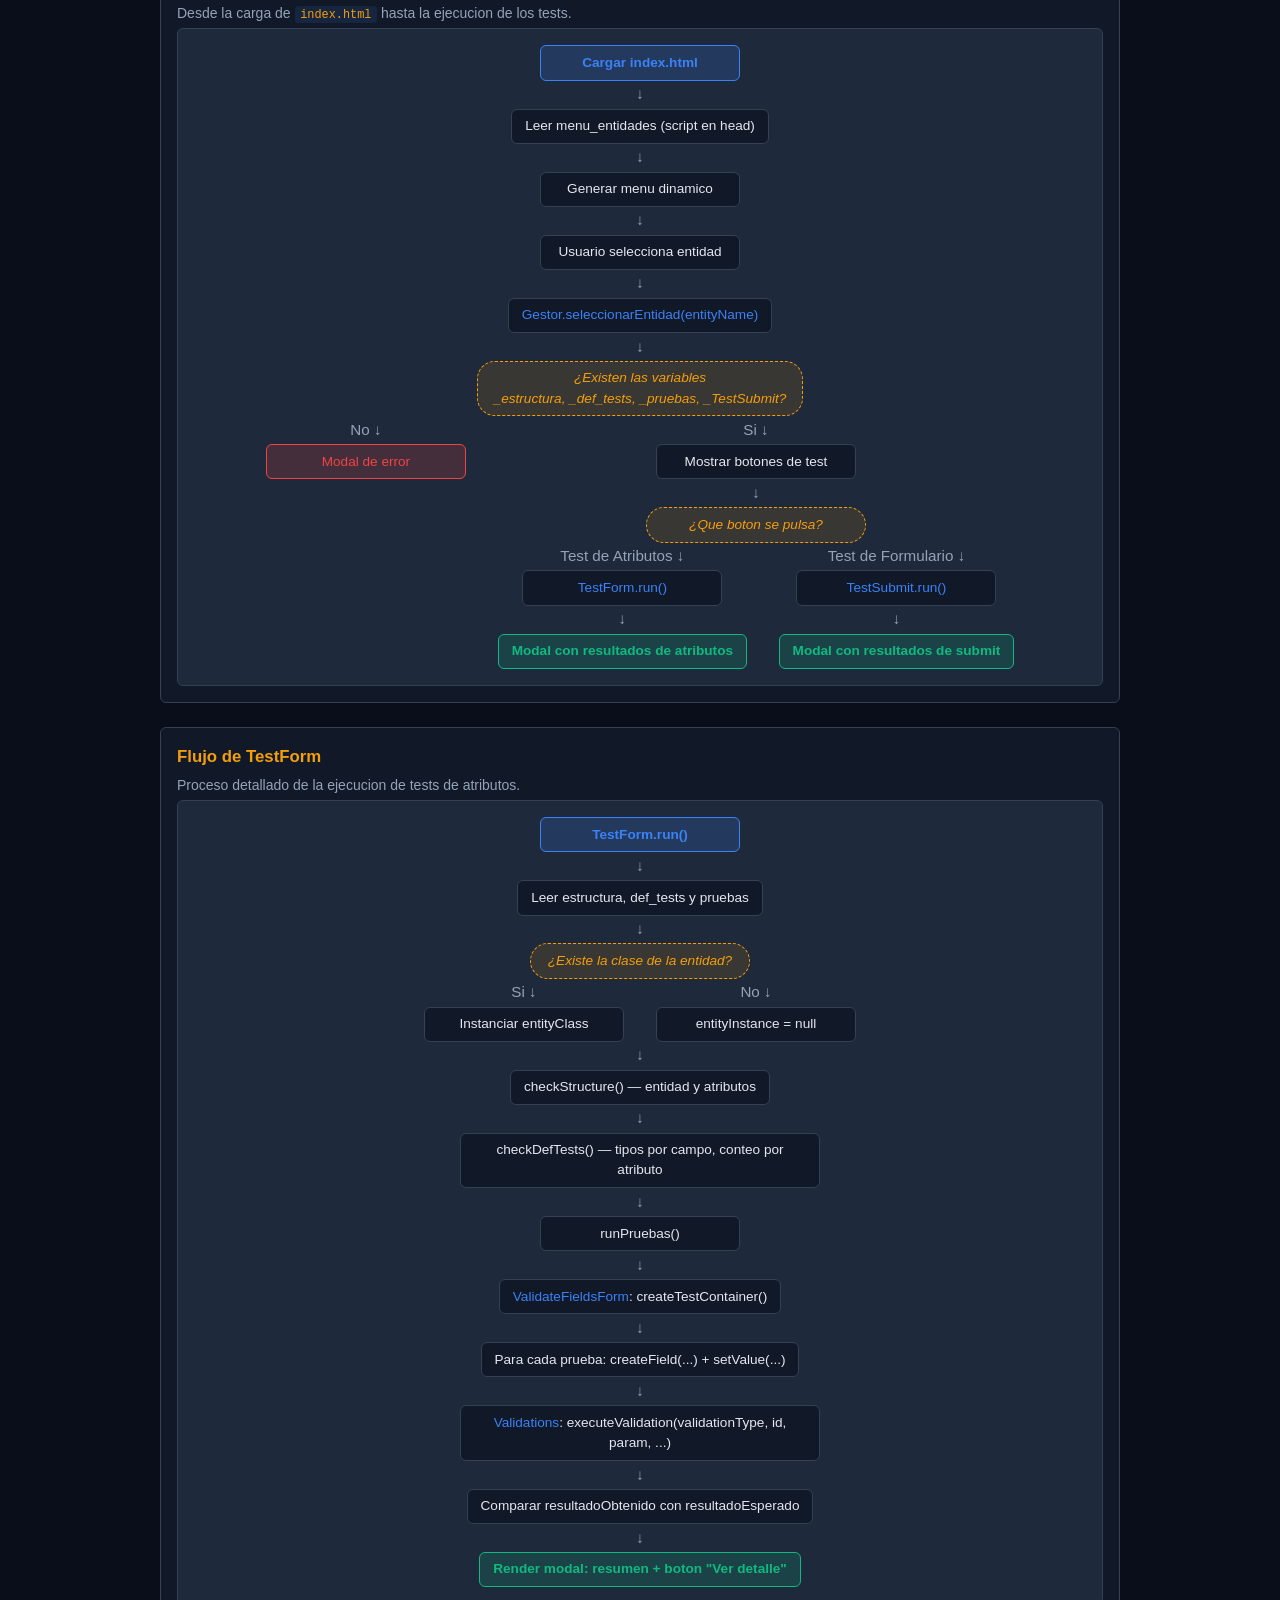
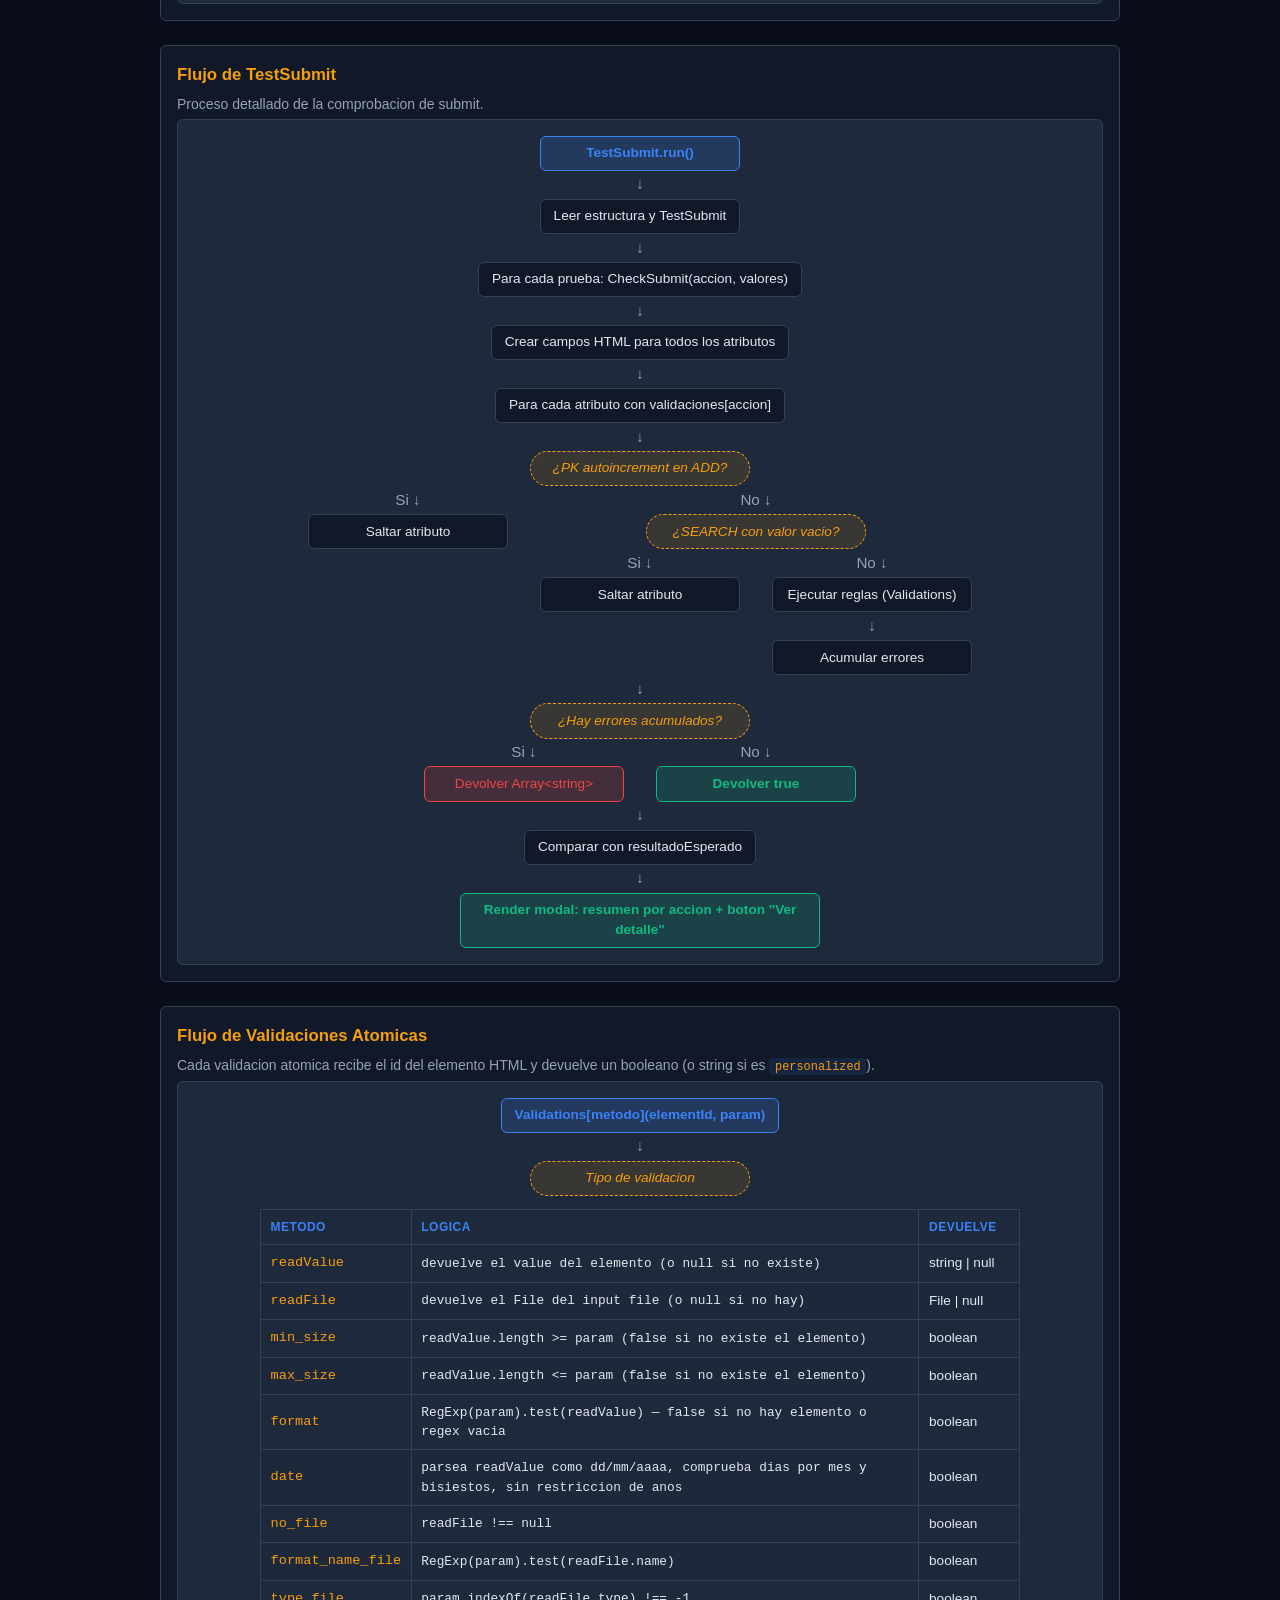
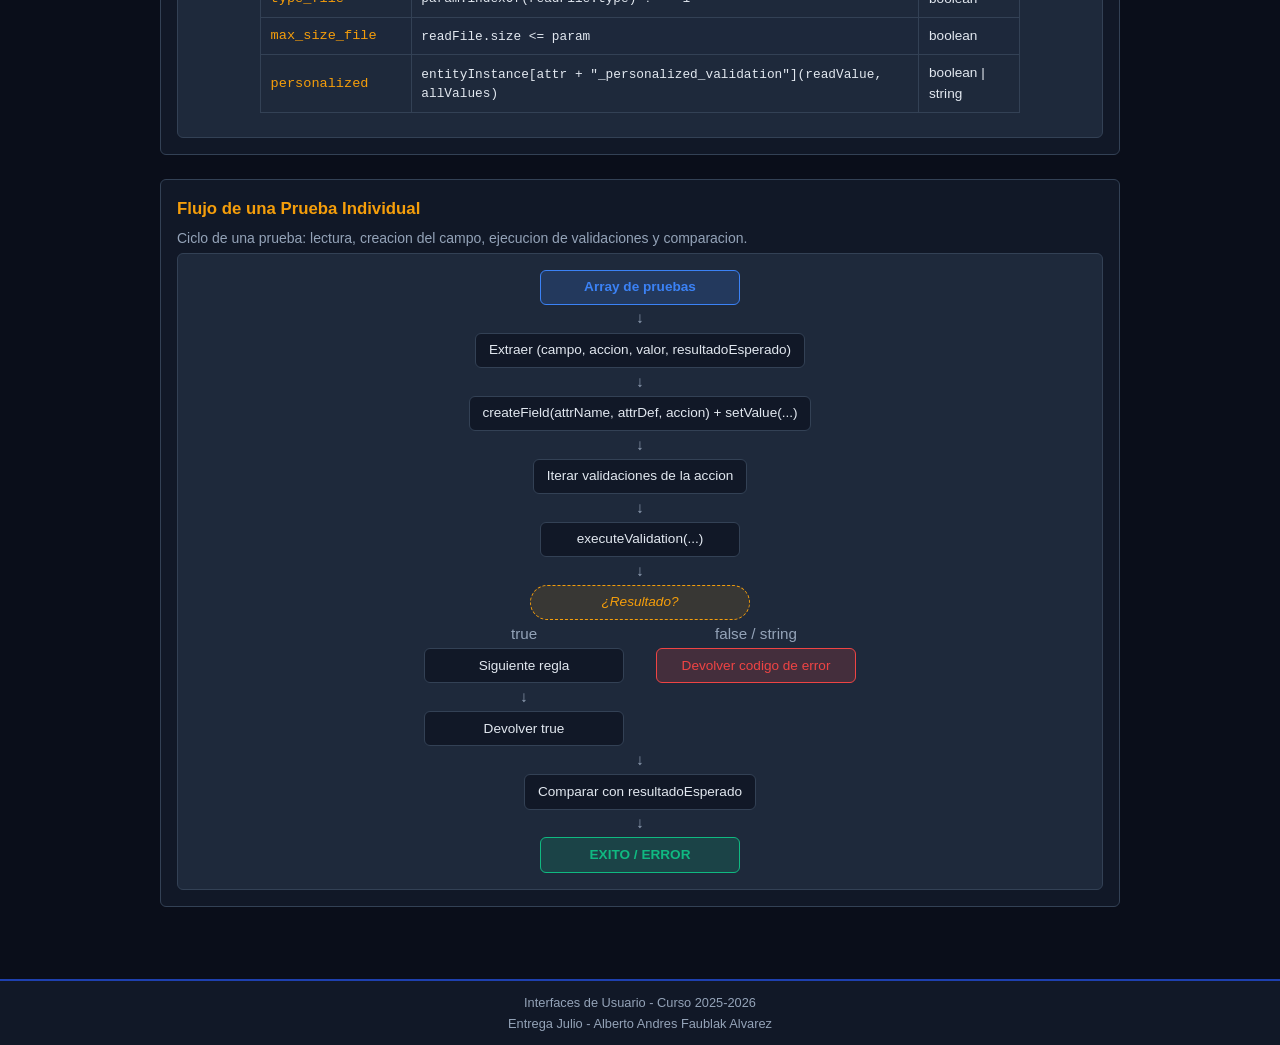
==== commit 46dae529: "segunda correccion" ====
--- a/CODIGO/API.html
+++ b/CODIGO/API.html
@@ -97,7 +97,7 @@
 
                 <div class="api-method">
                     <strong>date(elementId)</strong>
-                    <p>Valida que el valor del elemento sea una fecha real en formato <code>dd/mm/aaaa</code>. No basta con que case el regex, ademas comprueba dias por mes y anos bisiestos (por ejemplo <code>31/02/2024</code> no es valida).</p>
+                    <p>Valida que el valor del elemento sea una fecha real en formato <code>dd/mm/aaaa</code>. Comprueba dias por mes, anos bisiestos y limites de cada mes sin restriccion de rango de anos (por ejemplo <code>31/02/2024</code> y <code>30/04/1800</code> no son validas). Se usa en la estructura de <code>project</code> para los campos <code>start_date_project</code> y <code>end_date_project</code> en ADD y EDIT.</p>
                     <table class="api-param-table">
                         <thead><tr><th>Parametro</th><th>Tipo</th><th>Descripcion</th></tr></thead>
                         <tbody>
@@ -236,11 +236,11 @@
 
             <div class="api-class" id="class-project">
                 <h3>project <code>project_Class.js</code></h3>
-                <p>Clase de la entidad <code>project</code>. Solo existe porque la entidad necesita validaciones personalizadas: comprobar que las fechas de inicio y fin son fechas reales (no basta con que casen el regex de formato) y, para la fecha de fin, comprobar ademas que es posterior a la de inicio. Si una entidad no tiene validaciones personalizadas no necesita tener clase.</p>
+                <p>Clase de la entidad <code>project</code>. Existe porque <code>end_date_project</code> necesita una validacion cruzada con <code>start_date_project</code>: comprobar que la fecha de fin es posterior a la de inicio. La validez del formato y de la fecha en si (dias por mes, bisiestos) se resuelve con la validacion atomica <code>date()</code> de <code>Validations</code>; aqui solo se implementa lo que no puede ser atomico.</p>
 
                 <div class="api-method">
                     <strong>parseDate(str)</strong>
-                    <p>Metodo auxiliar interno. Convierte una cadena <code>dd/mm/aaaa</code> en un objeto <code>Date</code> solo si la fecha existe realmente en el calendario (controla dias por mes y anos bisiestos).</p>
+                    <p>Metodo auxiliar usado internamente por <code>end_date_project_personalized_validation</code>. Convierte una cadena <code>dd/mm/aaaa</code> en un objeto <code>Date</code> si la fecha existe en el calendario, sin restriccion de rango de anos.</p>
                     <table class="api-param-table">
                         <thead><tr><th>Parametro</th><th>Tipo</th><th>Descripcion</th></tr></thead>
                         <tbody>
@@ -251,21 +251,8 @@
                 </div>
 
                 <div class="api-method">
-                    <strong>start_date_project_personalized_validation(value, allValues)</strong>
-                    <p>Validacion personalizada para <code>start_date_project</code>. Comprueba que la cadena indicada corresponde a una fecha real (por ejemplo <code>31/02/2024</code> no es valida aunque cumpla el formato).</p>
-                    <table class="api-param-table">
-                        <thead><tr><th>Parametro</th><th>Tipo</th><th>Descripcion</th></tr></thead>
-                        <tbody>
-                            <tr><td>value</td><td>string</td><td>Valor de la fecha de inicio en formato dd/mm/aaaa.</td></tr>
-                            <tr><td>allValues</td><td>object</td><td>Resto de valores del formulario (no se usa en esta validacion).</td></tr>
-                        </tbody>
-                    </table>
-                    <p><strong>Retorna:</strong> <code>boolean|string</code> &mdash; <code>true</code> si la fecha existe, o <code>start_date_project_personalized_KO</code> en caso contrario.</p>
-                </div>
-
-                <div class="api-method">
                     <strong>end_date_project_personalized_validation(value, allValues)</strong>
-                    <p>Validacion personalizada para <code>end_date_project</code>. Comprueba dos cosas: que la fecha sea real y, si esta presente <code>start_date_project</code>, que la fecha de fin sea posterior a la de inicio.</p>
+                    <p>Validacion personalizada para <code>end_date_project</code>. Comprueba que la fecha de fin sea posterior a la fecha de inicio. La validez de la fecha como tal (dias por mes, bisiestos) la garantiza la validacion atomica <code>date()</code>, que se ejecuta antes en la cadena de validaciones de la estructura.</p>
                     <table class="api-param-table">
                         <thead><tr><th>Parametro</th><th>Tipo</th><th>Descripcion</th></tr></thead>
                         <tbody>
@@ -273,7 +260,7 @@
                             <tr><td>allValues</td><td>object</td><td>Resto de valores del formulario; se espera <code>start_date_project</code>.</td></tr>
                         </tbody>
                     </table>
-                    <p><strong>Retorna:</strong> <code>boolean|string</code> &mdash; <code>true</code> si valida, o <code>end_date_project_personalized_KO</code>.</p>
+                    <p><strong>Retorna:</strong> <code>boolean|string</code> &mdash; <code>true</code> si la fecha de fin es posterior a la de inicio, o <code>end_date_project_personalized_KO</code>.</p>
                 </div>
             </div>
         </div>
@@ -346,6 +333,72 @@
                     </table>
                     <p><strong>Retorna:</strong> <code>boolean|string</code> &mdash; true si pasa, o codigo de error</p>
                 </div>
+
+                <div class="api-method">
+                    <strong>formatValueForCell(value)</strong>
+                    <p>Convierte un valor a su representacion compacta para mostrarlo en la tabla de detalle. Las cadenas largas con el mismo caracter repetido se muestran como <code>"X".repeat(N)</code> para que la tabla no sea excesivamente ancha.</p>
+                    <table class="api-param-table">
+                        <thead><tr><th>Parametro</th><th>Tipo</th><th>Descripcion</th></tr></thead>
+                        <tbody><tr><td>value</td><td>*</td><td>Valor a formatear (string, number, boolean, object).</td></tr></tbody>
+                    </table>
+                    <p><strong>Retorna:</strong> <code>string</code> &mdash; representacion compacta para mostrar en celda.</p>
+                </div>
+
+                <div class="api-method">
+                    <strong>compactString(str)</strong>
+                    <p>Auxiliar de <code>formatValueForCell</code>. Si la cadena tiene &ge;20 caracteres todos iguales, devuelve la notacion <code>"X".repeat(N)</code>; si no, devuelve la cadena entre comillas.</p>
+                    <table class="api-param-table">
+                        <thead><tr><th>Parametro</th><th>Tipo</th><th>Descripcion</th></tr></thead>
+                        <tbody><tr><td>str</td><td>string</td><td>Cadena a comprimir.</td></tr></tbody>
+                    </table>
+                    <p><strong>Retorna:</strong> <code>string</code></p>
+                </div>
+
+                <div class="api-method">
+                    <strong>buildStructureSection(info)</strong>
+                    <p>Genera el HTML del bloque de informacion de la estructura de la entidad.</p>
+                    <table class="api-param-table">
+                        <thead><tr><th>Parametro</th><th>Tipo</th><th>Descripcion</th></tr></thead>
+                        <tbody><tr><td>info</td><td>object</td><td>Resultado de checkStructure().</td></tr></tbody>
+                    </table>
+                    <p><strong>Retorna:</strong> <code>string</code> &mdash; HTML.</p>
+                </div>
+
+                <div class="api-method">
+                    <strong>buildDefTestsSection(info)</strong>
+                    <p>Genera el HTML del bloque de informacion de las definiciones de test.</p>
+                    <table class="api-param-table">
+                        <thead><tr><th>Parametro</th><th>Tipo</th><th>Descripcion</th></tr></thead>
+                        <tbody><tr><td>info</td><td>object</td><td>Resultado de checkDefTests().</td></tr></tbody>
+                    </table>
+                    <p><strong>Retorna:</strong> <code>string</code> &mdash; HTML.</p>
+                </div>
+
+                <div class="api-method">
+                    <strong>buildPruebasSection(info)</strong>
+                    <p>Genera el HTML del bloque de resumen de pruebas con los contadores de error/exito por def_test y el boton de detalle.</p>
+                    <table class="api-param-table">
+                        <thead><tr><th>Parametro</th><th>Tipo</th><th>Descripcion</th></tr></thead>
+                        <tbody><tr><td>info</td><td>object</td><td>Resultado de runPruebas().</td></tr></tbody>
+                    </table>
+                    <p><strong>Retorna:</strong> <code>string</code> &mdash; HTML.</p>
+                </div>
+
+                <div class="api-method">
+                    <strong>buildDetailsHTML(pruebasInfo)</strong>
+                    <p>Genera el HTML de la tabla de detalle prueba a prueba con resultado esperado, obtenido e indicador visual EXITO/ERROR. Los valores largos se muestran en formato compacto mediante <code>formatValueForCell</code>.</p>
+                    <table class="api-param-table">
+                        <thead><tr><th>Parametro</th><th>Tipo</th><th>Descripcion</th></tr></thead>
+                        <tbody><tr><td>pruebasInfo</td><td>object</td><td>Resultado de runPruebas().</td></tr></tbody>
+                    </table>
+                    <p><strong>Retorna:</strong> <code>string</code> &mdash; HTML.</p>
+                </div>
+
+                <div class="api-method">
+                    <strong>exportJSON()</strong>
+                    <p>Descarga un fichero <code>tests_atributos_&lt;entidad&gt;.json</code> con el resultado completo de las pruebas de atributos: estructura, definiciones de test y detalle prueba a prueba (campo, accion, valores, resultado esperado, resultado obtenido, si paso o no). Permite al corrector auditar los resultados de forma programatica.</p>
+                    <p><strong>Retorna:</strong> <code>void</code></p>
+                </div>
             </div>
 
             <div class="api-class" id="class-Gestor">
@@ -488,6 +541,42 @@
                     <strong>runAllSubmitTests()</strong>
                     <p>Ejecuta todas las pruebas definidas en <code>nombreentidad_TestSubmit</code>.</p>
                     <p><strong>Retorna:</strong> <code>object</code> &mdash; {byAction, total, totalCorrect, totalIncorrect, allDetails}</p>
+                </div>
+
+                <div class="api-method">
+                    <strong>formatValueForCell(value)</strong>
+                    <p>Igual que el de TestForm: convierte valores a representacion compacta para la tabla de detalle. Las cadenas de caracter repetido se muestran como <code>"X".repeat(N)</code>.</p>
+                    <table class="api-param-table">
+                        <thead><tr><th>Parametro</th><th>Tipo</th><th>Descripcion</th></tr></thead>
+                        <tbody><tr><td>value</td><td>*</td><td>Valor a formatear.</td></tr></tbody>
+                    </table>
+                    <p><strong>Retorna:</strong> <code>string</code></p>
+                </div>
+
+                <div class="api-method">
+                    <strong>buildSummaryHTML(results)</strong>
+                    <p>Genera el HTML del bloque de resumen por accion con los contadores de correctas/incorrectas y el boton de detalle.</p>
+                    <table class="api-param-table">
+                        <thead><tr><th>Parametro</th><th>Tipo</th><th>Descripcion</th></tr></thead>
+                        <tbody><tr><td>results</td><td>object</td><td>Resultado de runAllSubmitTests().</td></tr></tbody>
+                    </table>
+                    <p><strong>Retorna:</strong> <code>string</code> &mdash; HTML.</p>
+                </div>
+
+                <div class="api-method">
+                    <strong>buildDetailsHTML(results)</strong>
+                    <p>Genera el HTML de la tabla con el detalle de cada prueba de submit: accion, descripcion, atributos/valores, resultado esperado, resultado obtenido e indicador CORRECTO/INCORRECTO.</p>
+                    <table class="api-param-table">
+                        <thead><tr><th>Parametro</th><th>Tipo</th><th>Descripcion</th></tr></thead>
+                        <tbody><tr><td>results</td><td>object</td><td>Resultado de runAllSubmitTests().</td></tr></tbody>
+                    </table>
+                    <p><strong>Retorna:</strong> <code>string</code> &mdash; HTML.</p>
+                </div>
+
+                <div class="api-method">
+                    <strong>exportJSON()</strong>
+                    <p>Descarga un fichero <code>tests_submit_&lt;entidad&gt;.json</code> con el resultado completo de las pruebas de submit: resumen por accion (total, correctas, incorrectas) y detalle prueba a prueba (accion, descripcion, resultado esperado, resultado obtenido, correcta). Si las pruebas fueron auto-generadas se indica el campo <code>autoGeneradas: true</code>.</p>
+                    <p><strong>Retorna:</strong> <code>void</code></p>
                 </div>
             </div>
         </div>
@@ -651,7 +740,7 @@
                             <tr><td>min_size</td><td>readValue.length &gt;= param (false si no existe el elemento)</td><td>boolean</td></tr>
                             <tr><td>max_size</td><td>readValue.length &lt;= param (false si no existe el elemento)</td><td>boolean</td></tr>
                             <tr><td>format</td><td>RegExp(param).test(readValue) &mdash; false si no hay elemento o regex vacia</td><td>boolean</td></tr>
-                            <tr><td>date</td><td>parsea readValue como dd/mm/aaaa y comprueba que sea fecha real</td><td>boolean</td></tr>
+                            <tr><td>date</td><td>parsea readValue como dd/mm/aaaa, comprueba dias por mes y bisiestos, sin restriccion de anos</td><td>boolean</td></tr>
                             <tr><td>no_file</td><td>readFile !== null</td><td>boolean</td></tr>
                             <tr><td>format_name_file</td><td>RegExp(param).test(readFile.name)</td><td>boolean</td></tr>
                             <tr><td>type_file</td><td>param.indexOf(readFile.type) !== -1</td><td>boolean</td></tr>
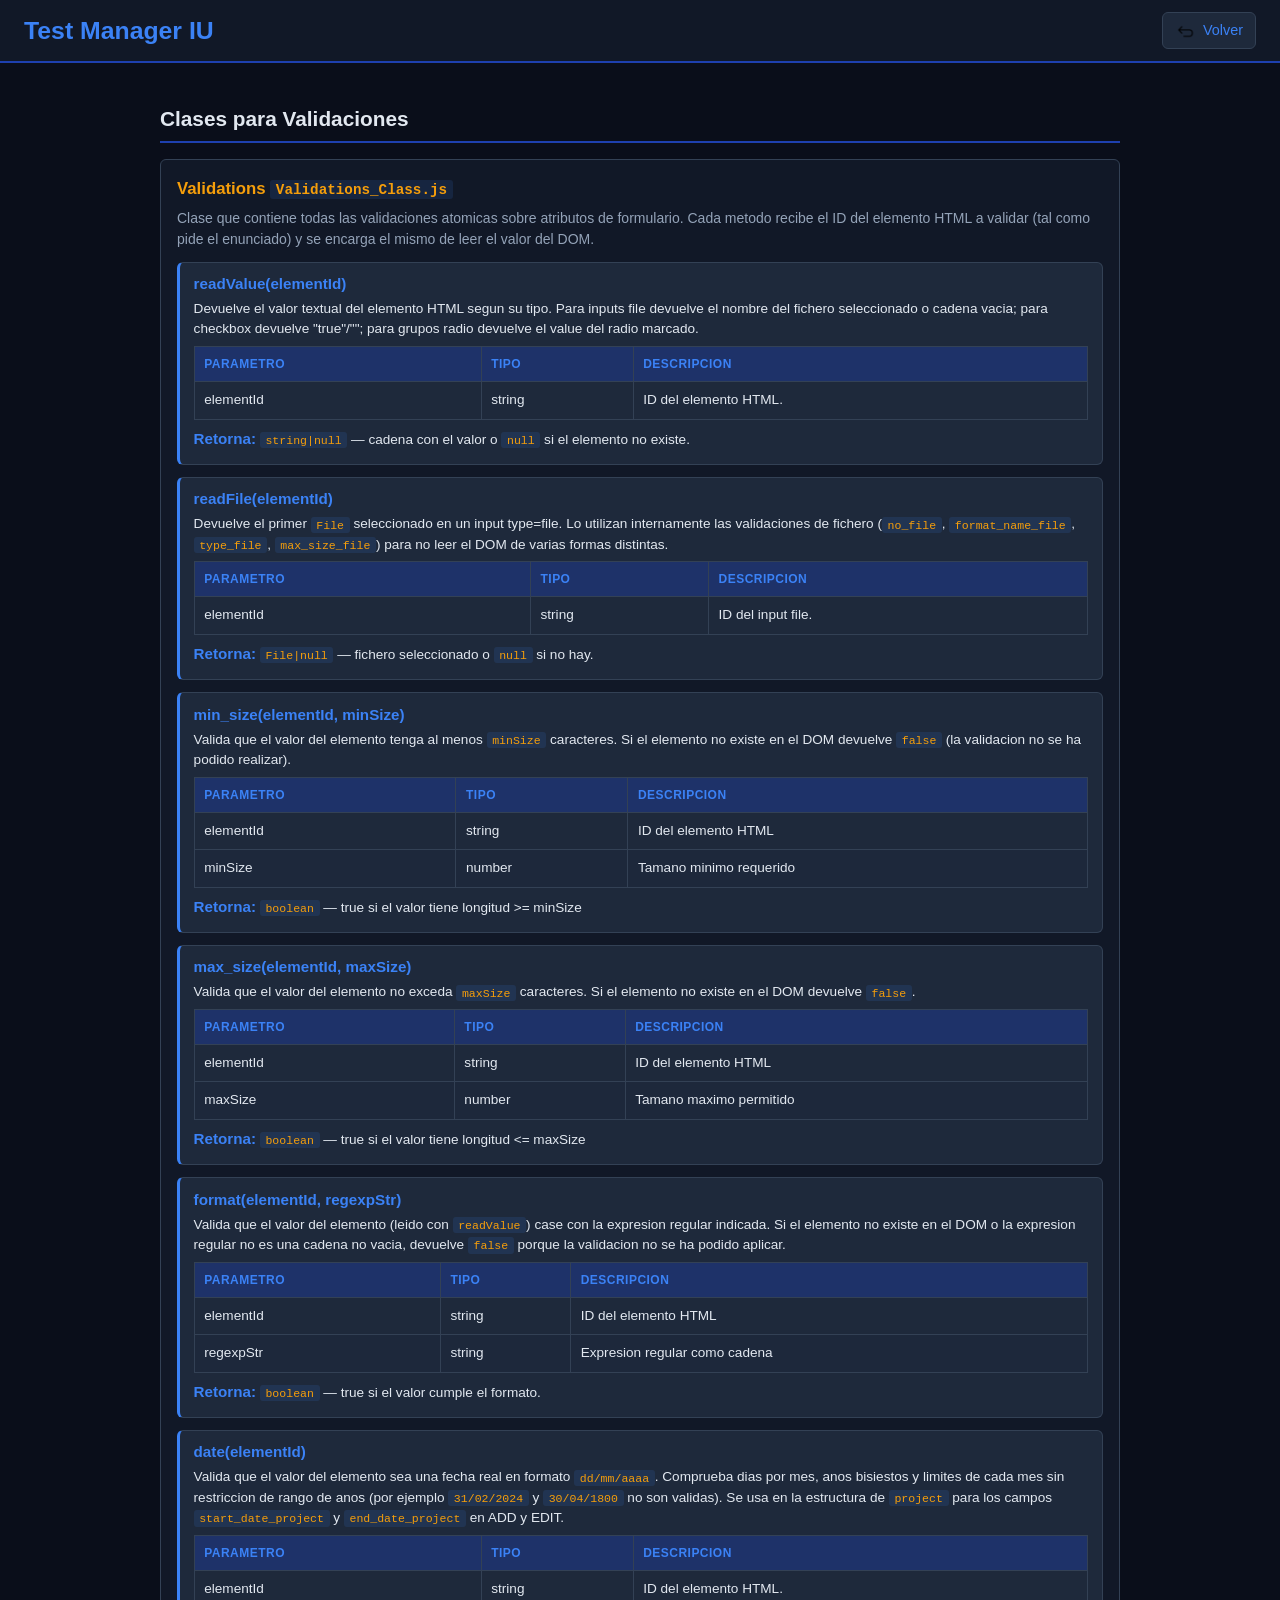
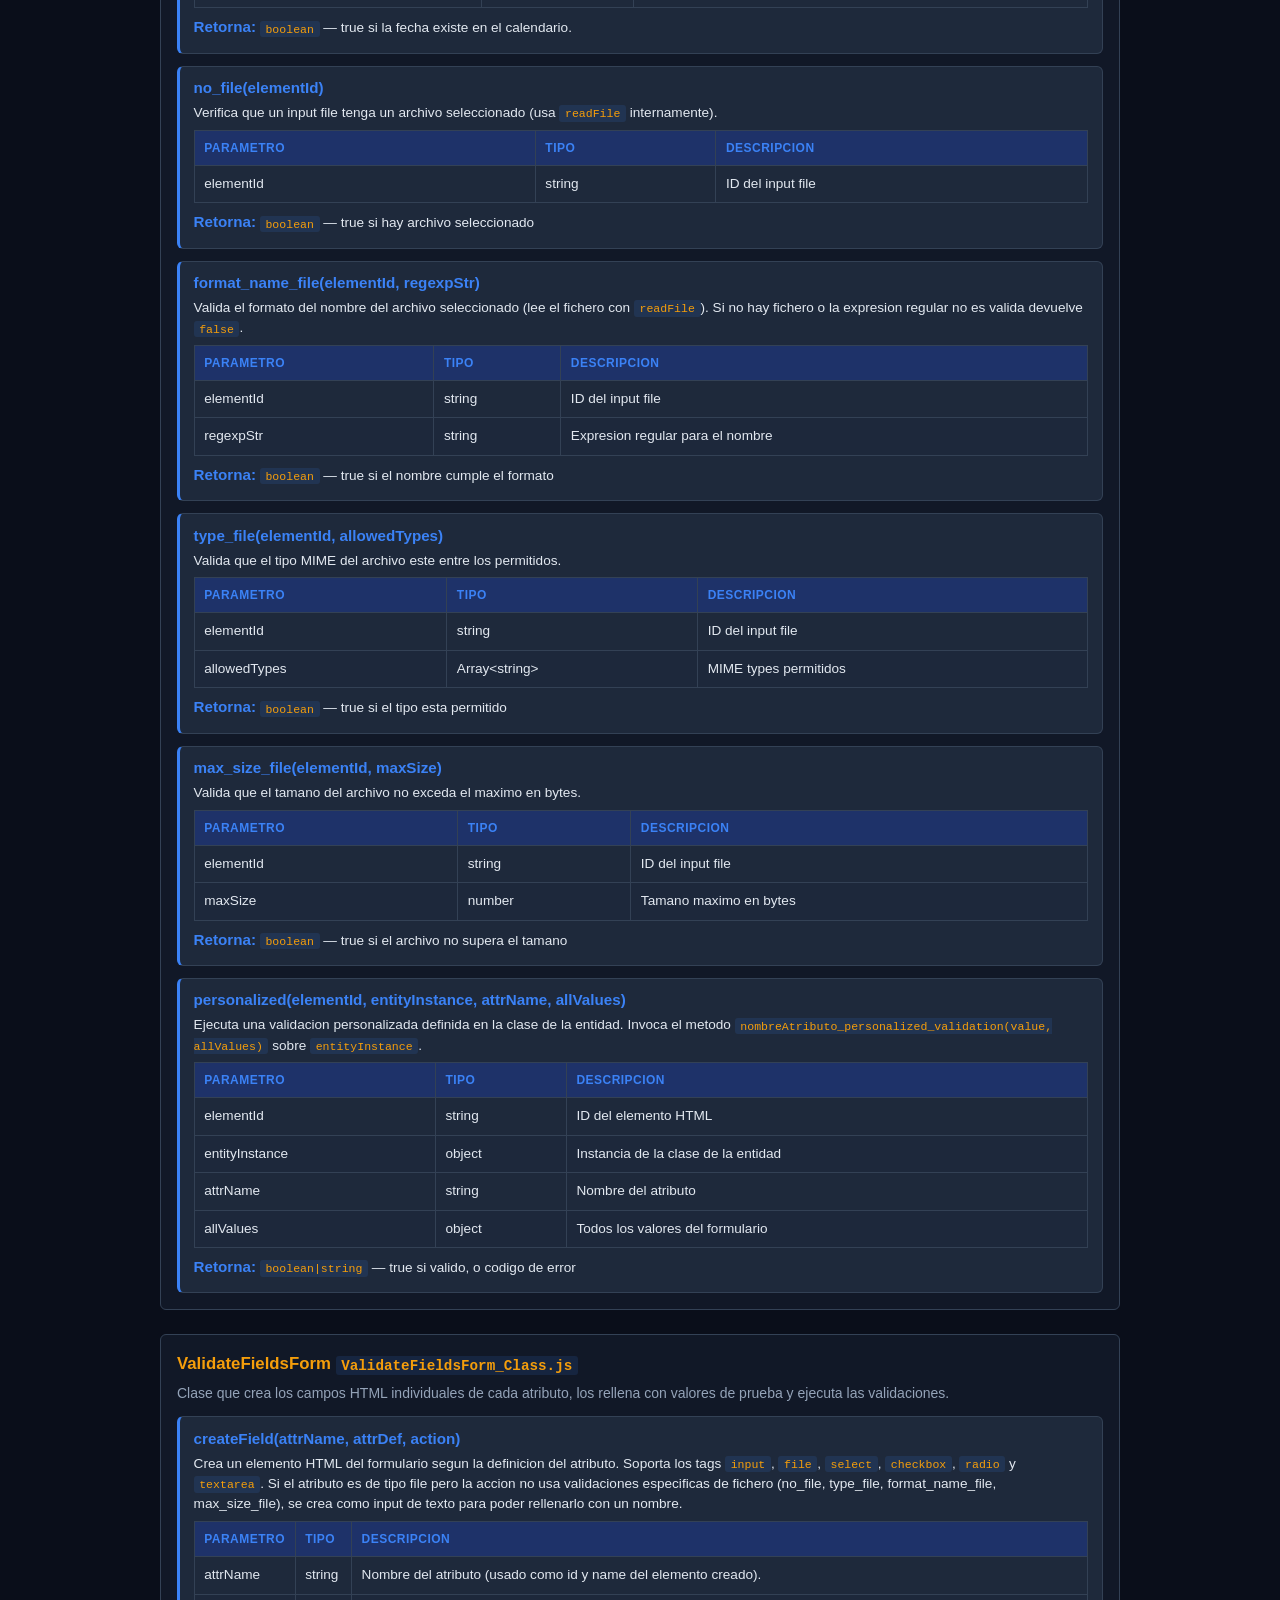
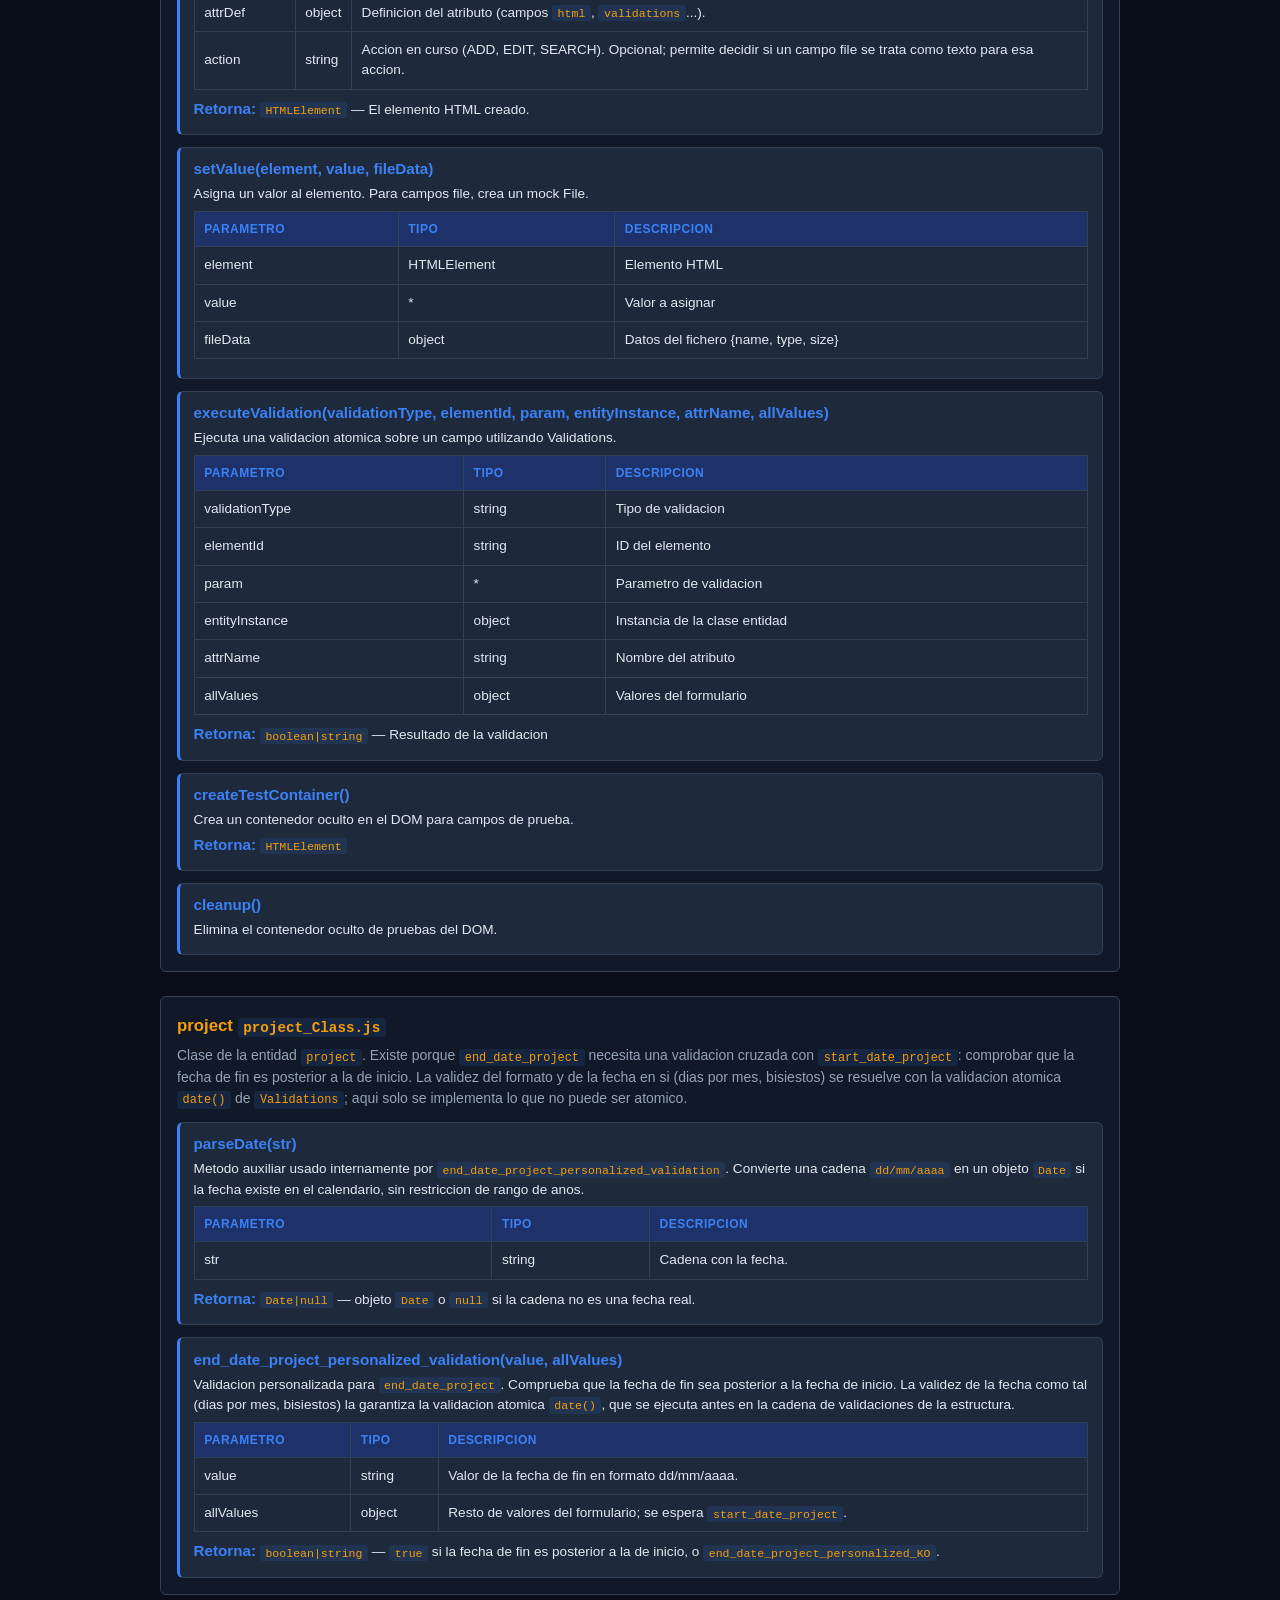
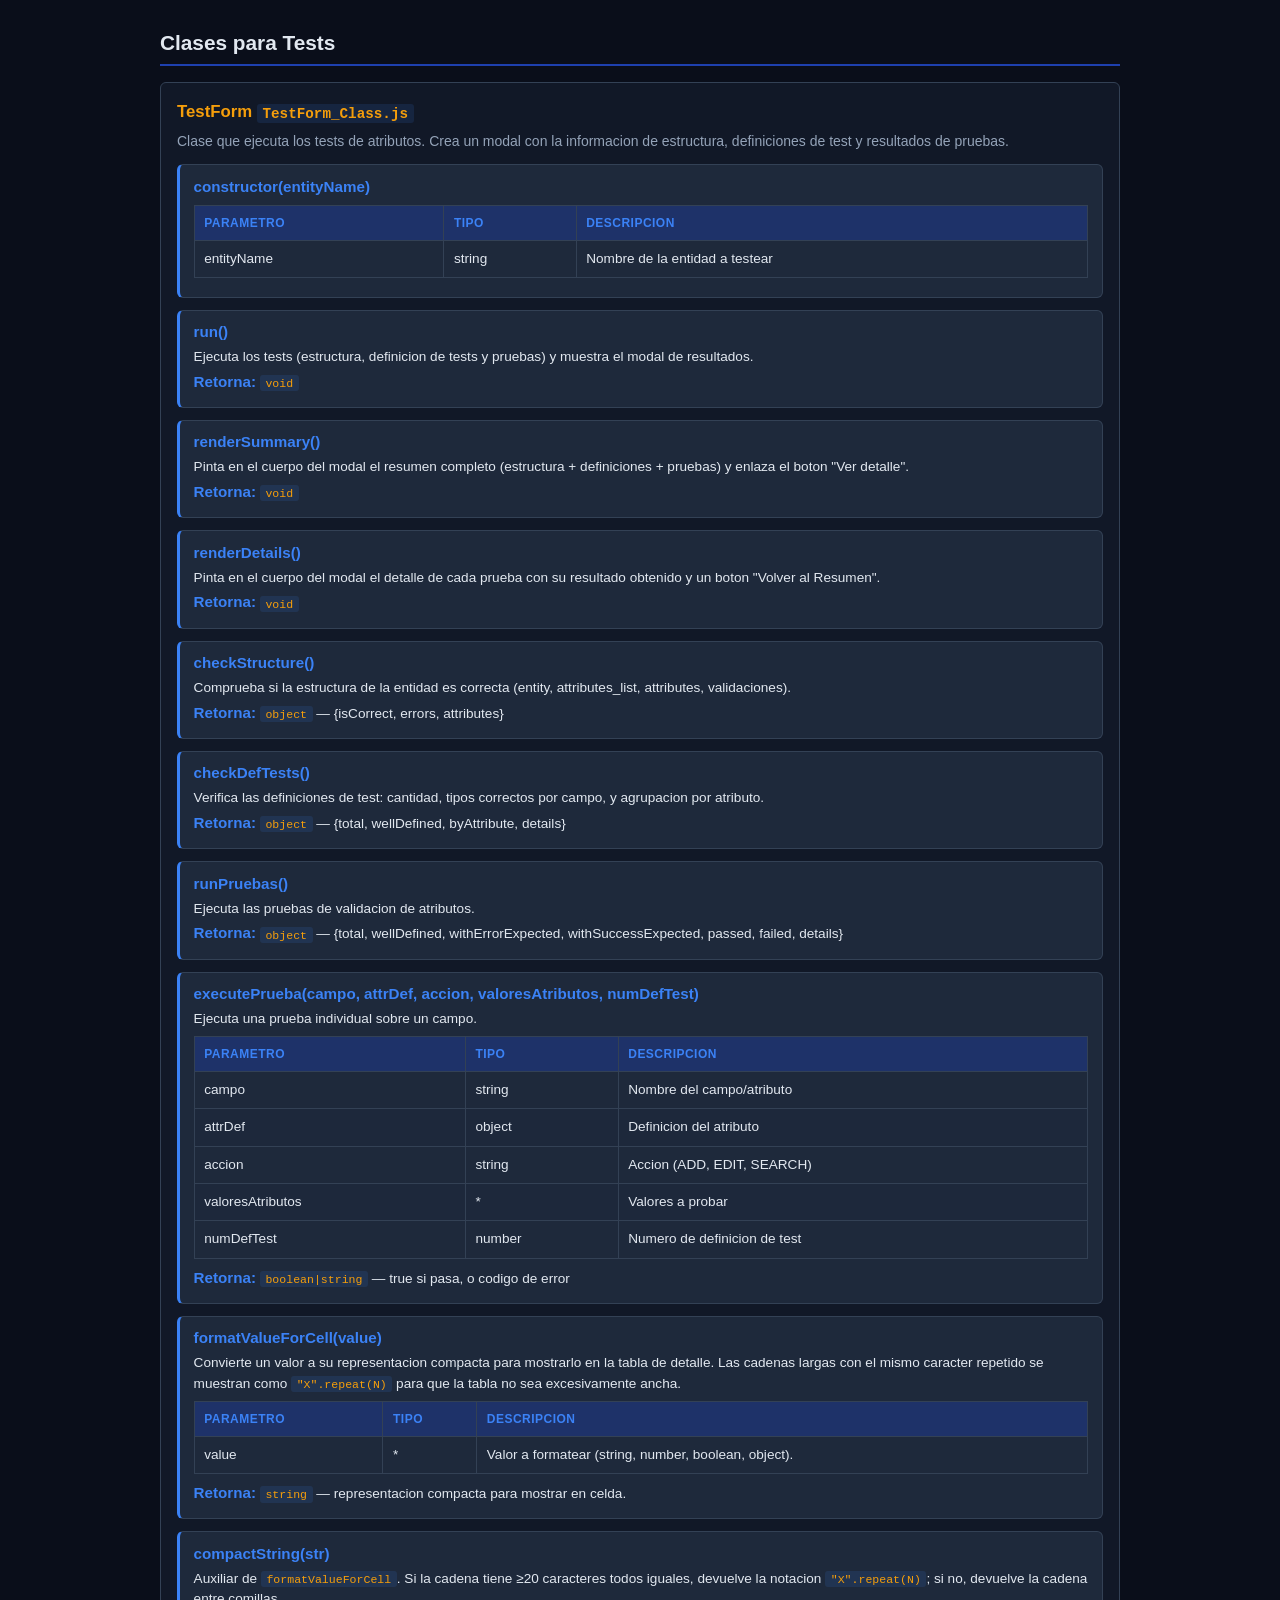
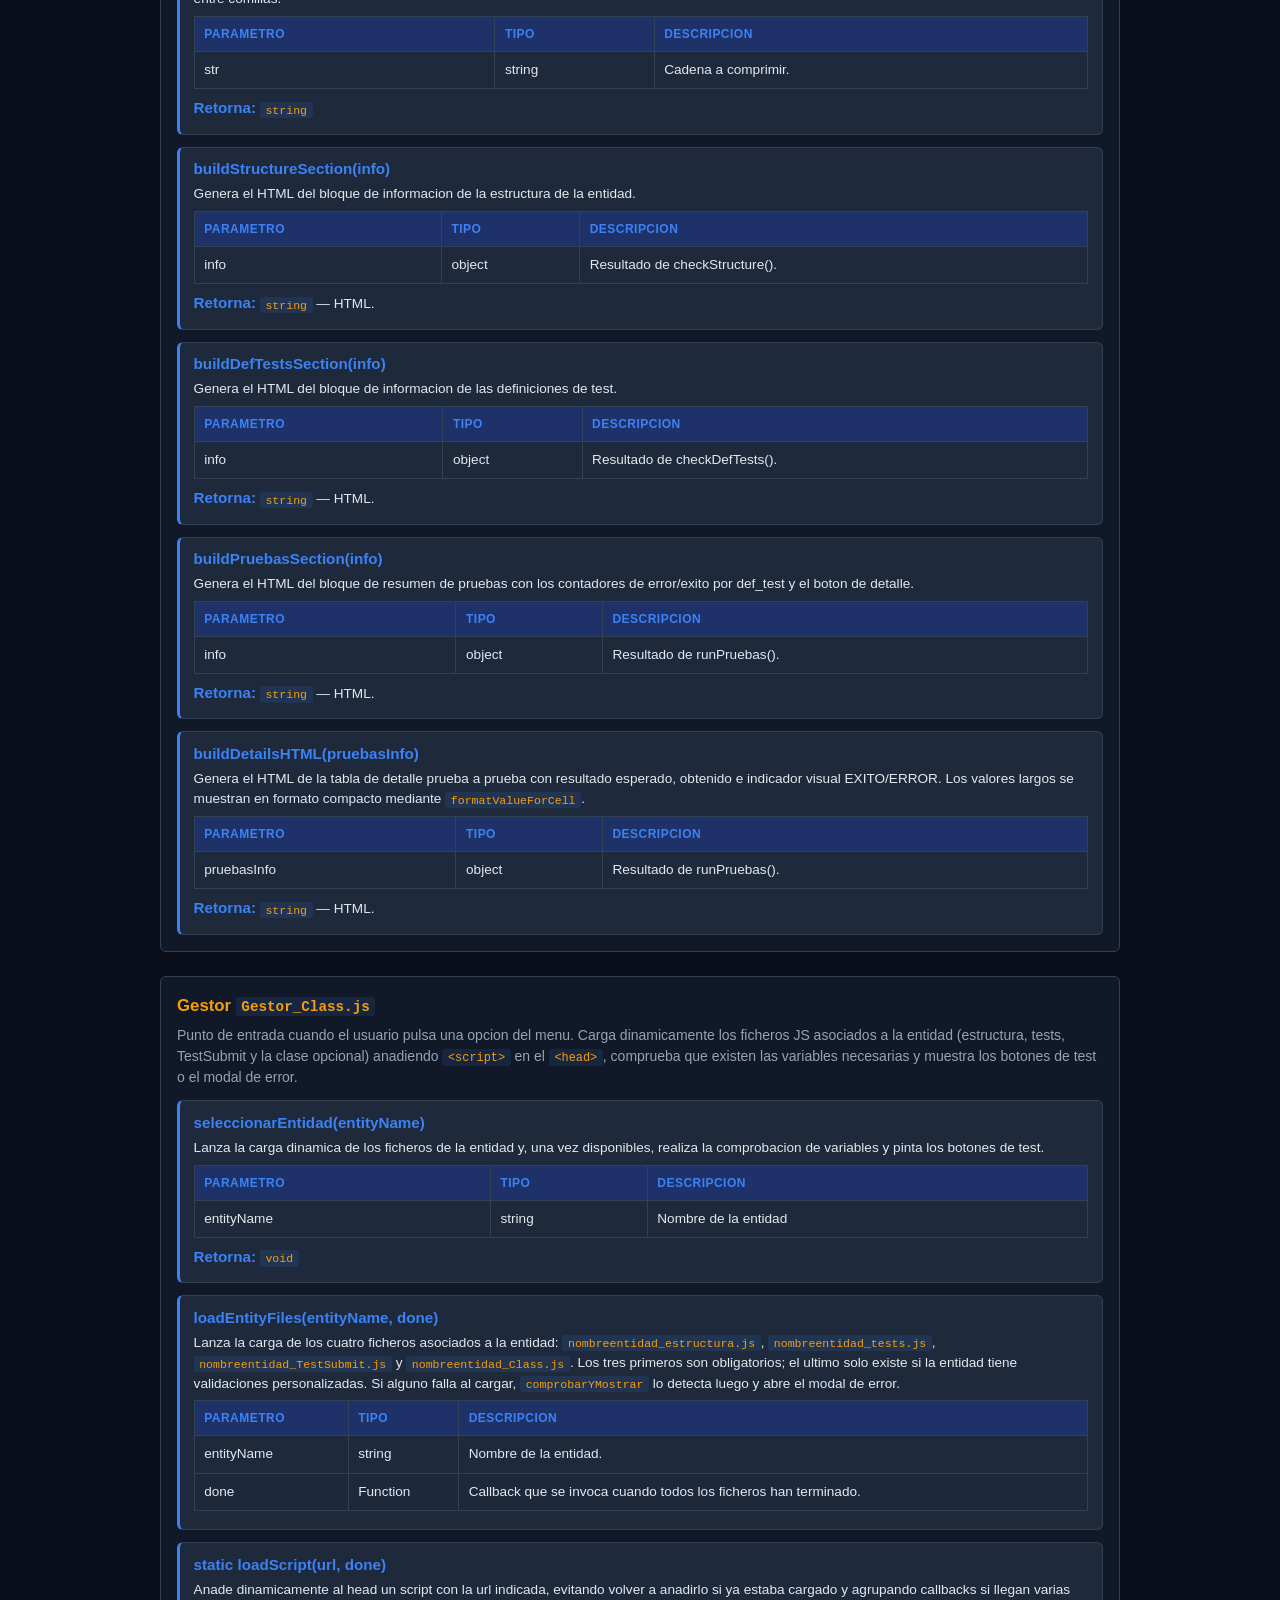
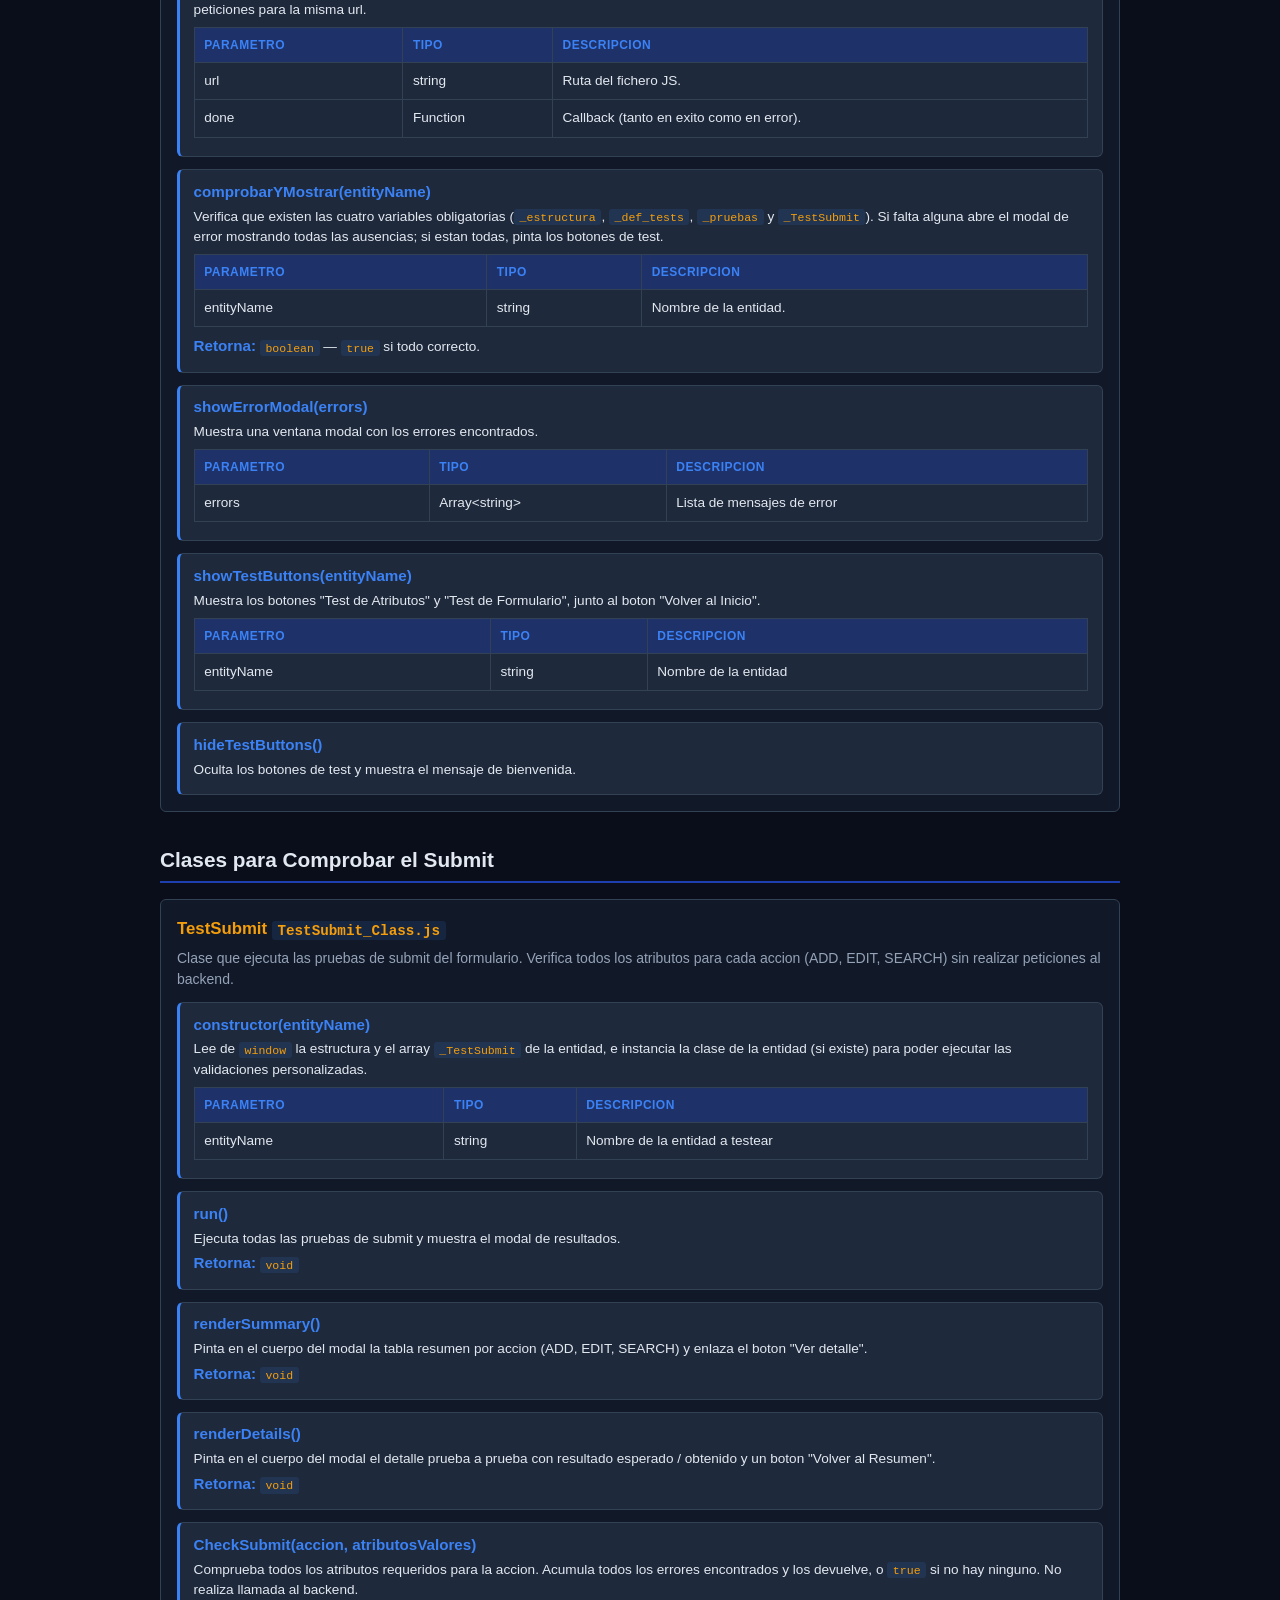
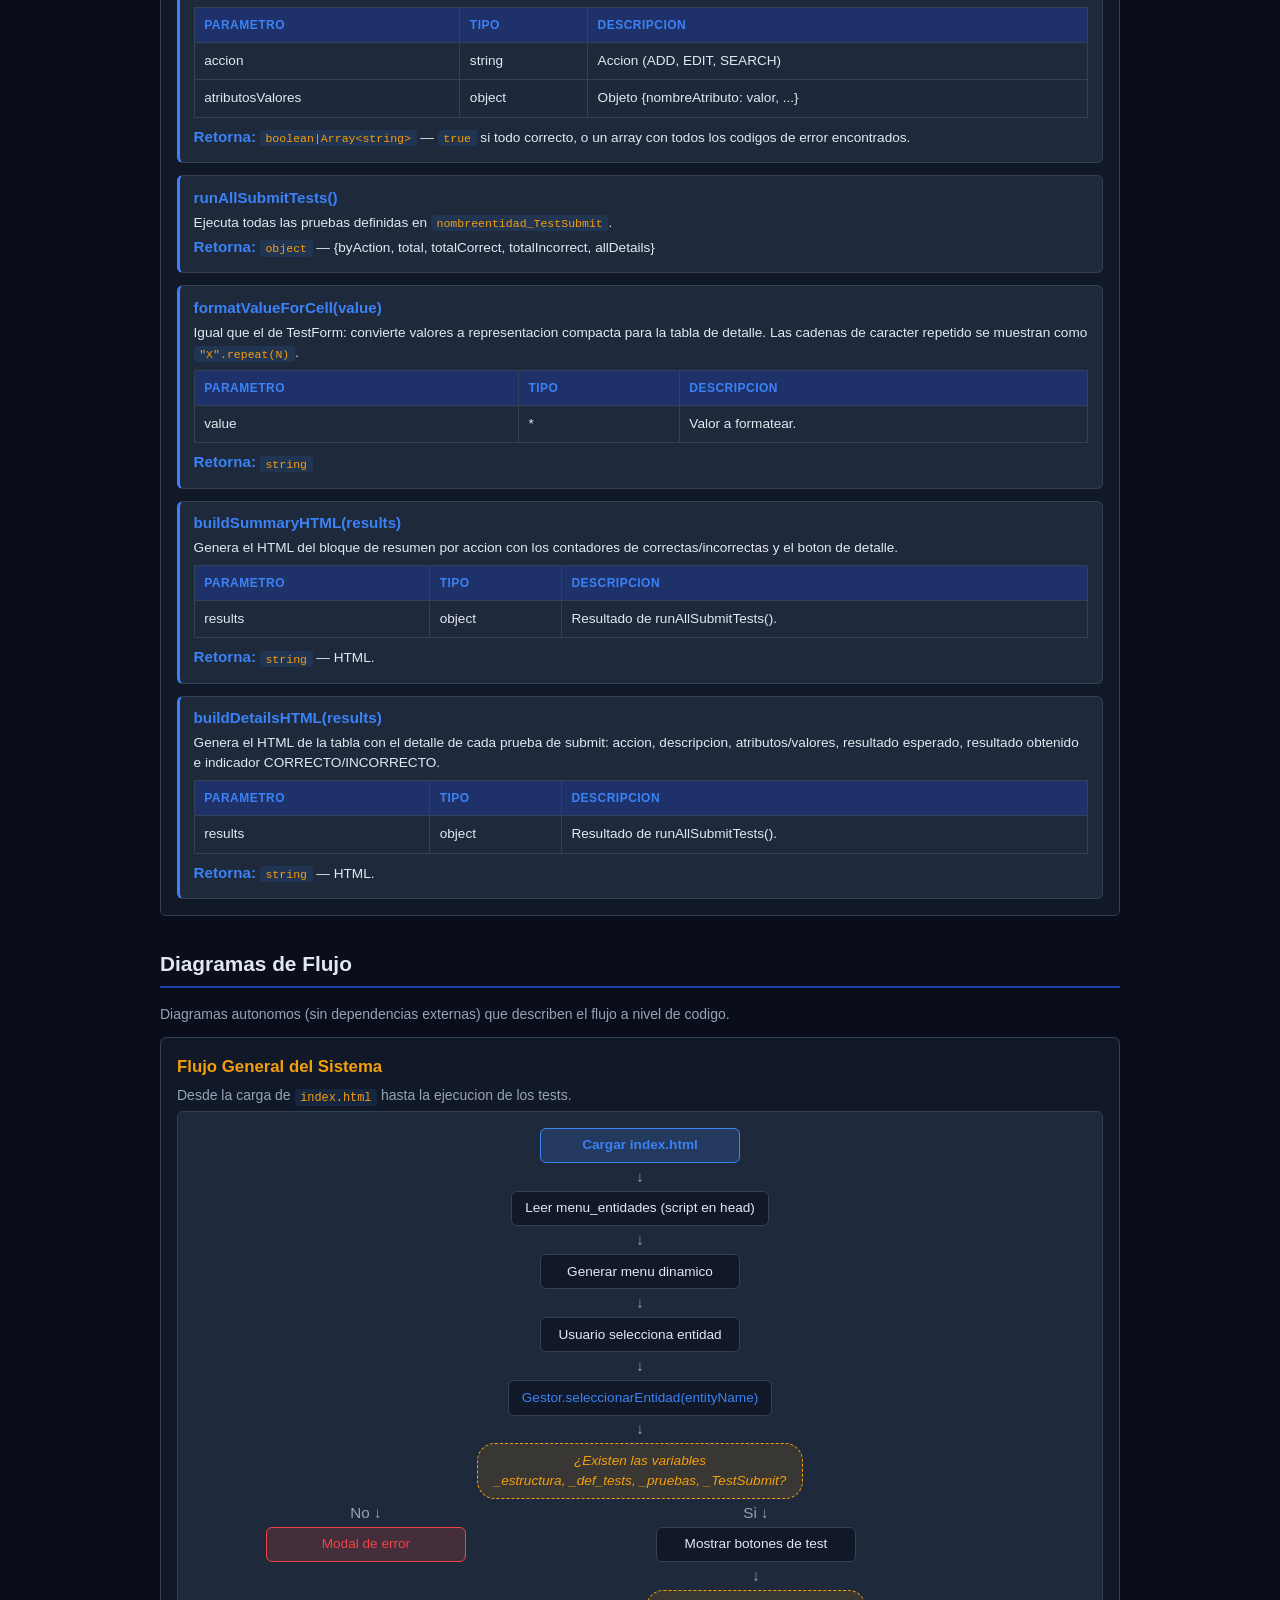
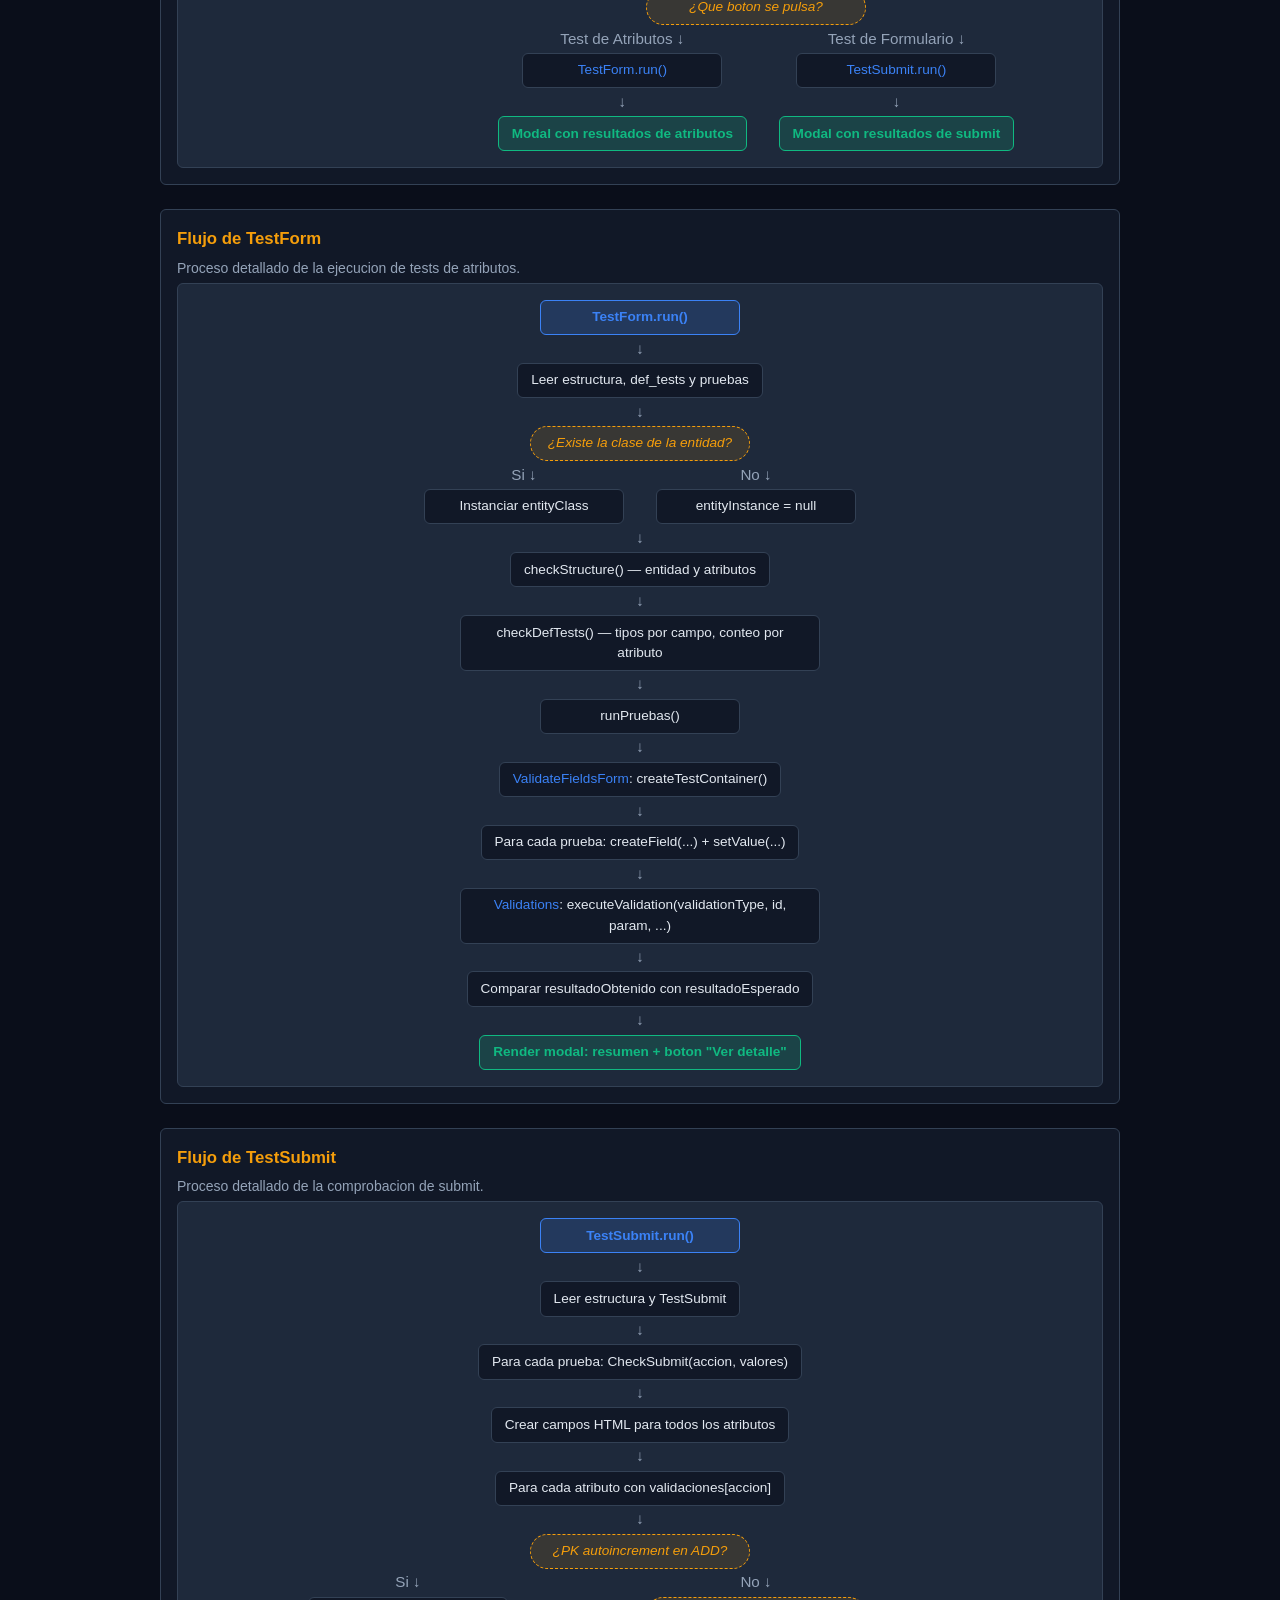
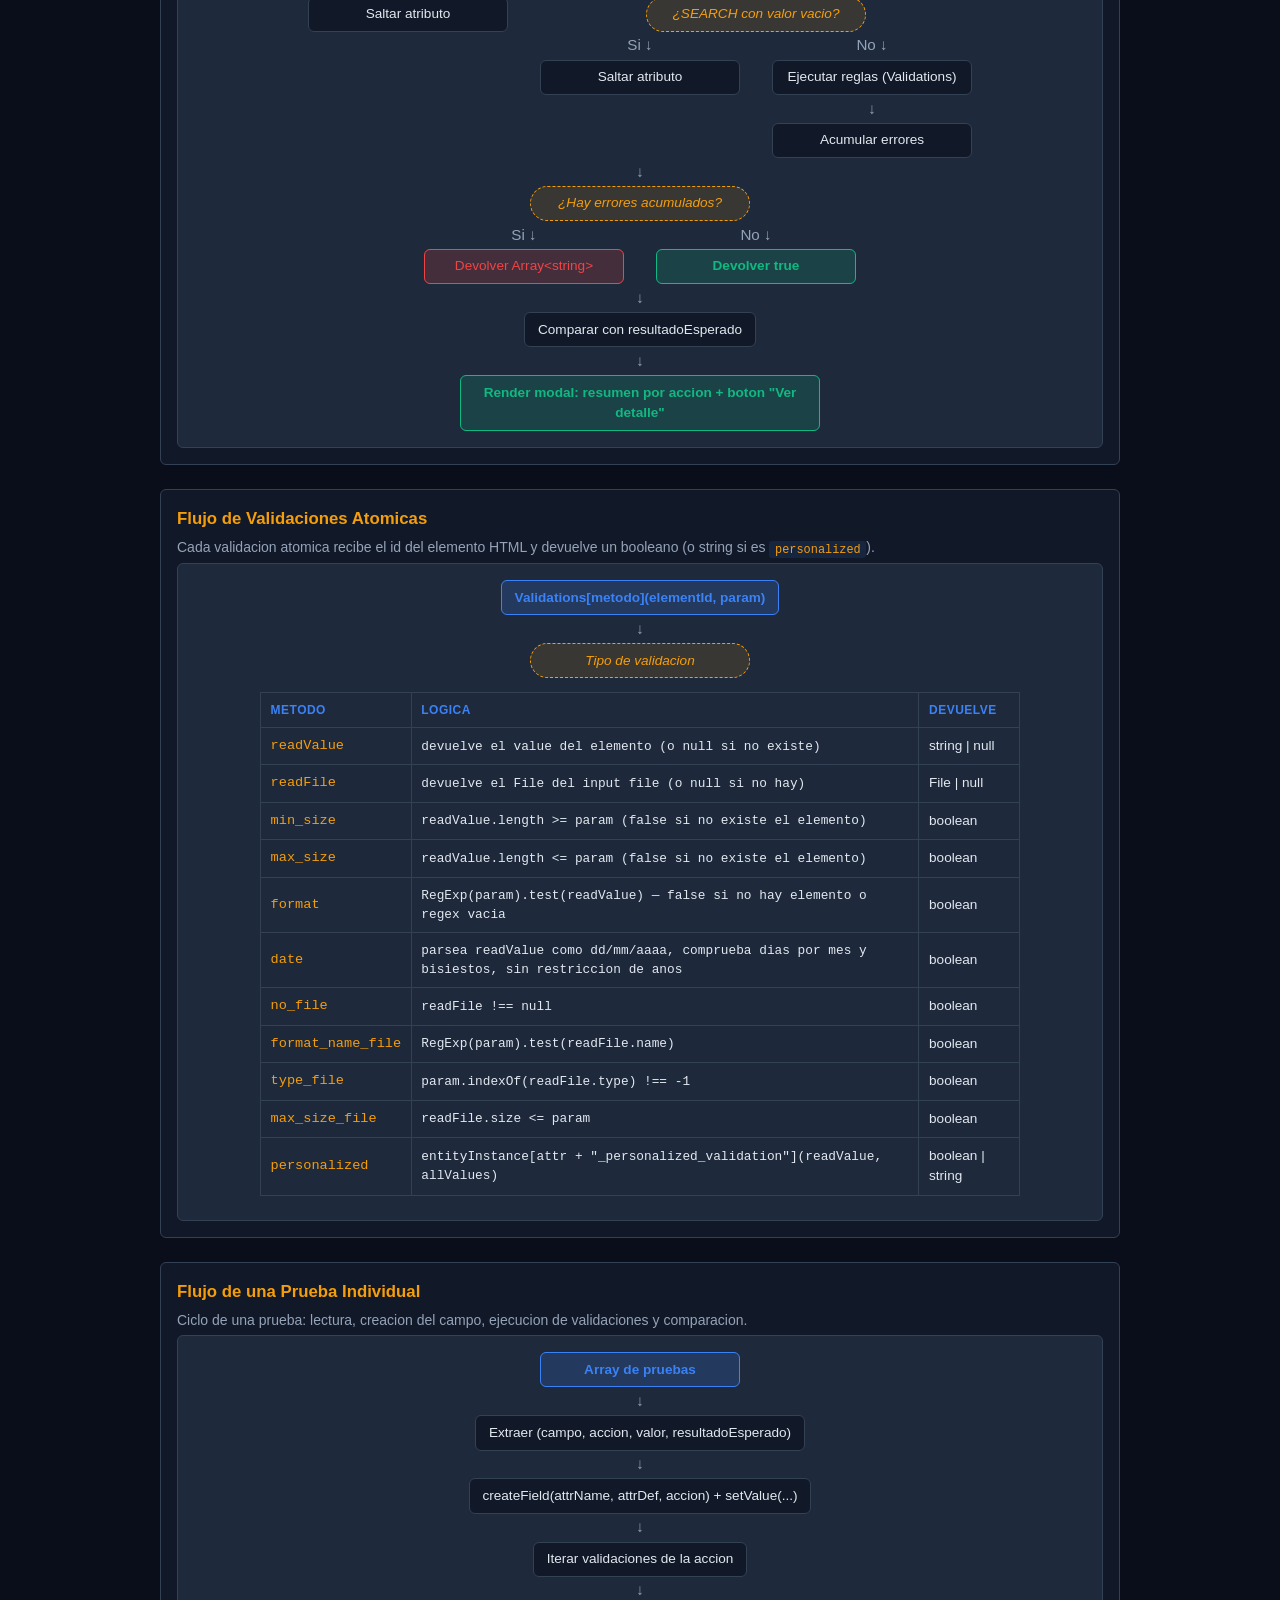
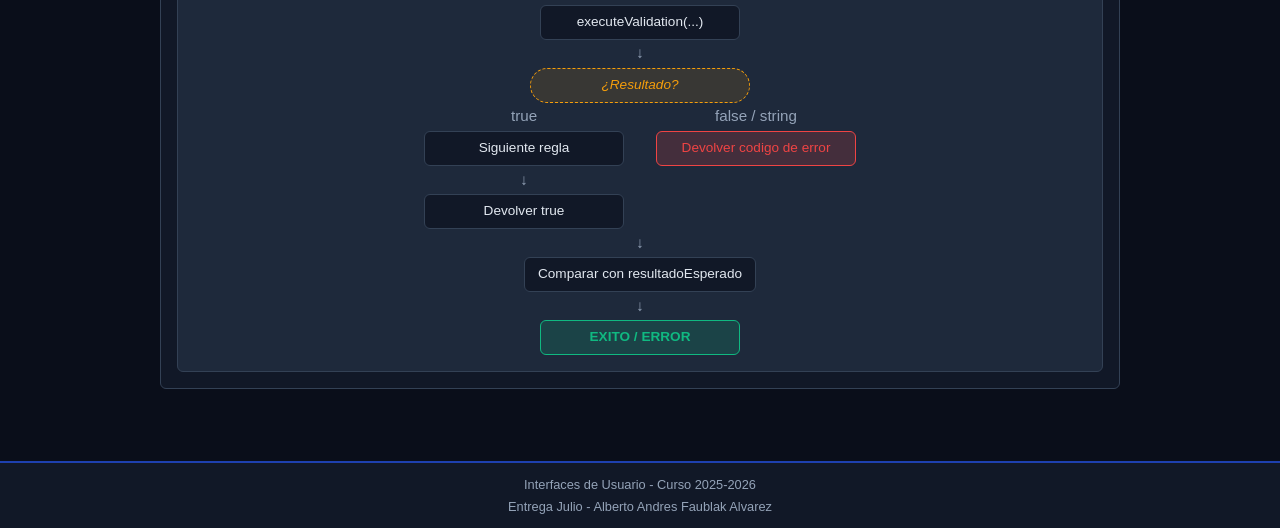
==== commit ce43a4b0: "18/05" ====
--- a/CODIGO/API.html
+++ b/CODIGO/API.html
@@ -393,12 +393,6 @@
                     </table>
                     <p><strong>Retorna:</strong> <code>string</code> &mdash; HTML.</p>
                 </div>
-
-                <div class="api-method">
-                    <strong>exportJSON()</strong>
-                    <p>Descarga un fichero <code>tests_atributos_&lt;entidad&gt;.json</code> con el resultado completo de las pruebas de atributos: estructura, definiciones de test y detalle prueba a prueba (campo, accion, valores, resultado esperado, resultado obtenido, si paso o no). Permite al corrector auditar los resultados de forma programatica.</p>
-                    <p><strong>Retorna:</strong> <code>void</code></p>
-                </div>
             </div>
 
             <div class="api-class" id="class-Gestor">
@@ -419,7 +413,7 @@
 
                 <div class="api-method">
                     <strong>loadEntityFiles(entityName, done)</strong>
-                    <p>Lanza la carga de los cuatro ficheros asociados a la entidad. <code>nombreentidad_estructura.js</code> y <code>nombreentidad_tests.js</code> son obligatorios; <code>nombreentidad_TestSubmit.js</code> y <code>nombreentidad_Class.js</code> son opcionales (si faltan no se aborta el proceso).</p>
+                    <p>Lanza la carga de los cuatro ficheros asociados a la entidad: <code>nombreentidad_estructura.js</code>, <code>nombreentidad_tests.js</code>, <code>nombreentidad_TestSubmit.js</code> y <code>nombreentidad_Class.js</code>. Los tres primeros son obligatorios; el ultimo solo existe si la entidad tiene validaciones personalizadas. Si alguno falla al cargar, <code>comprobarYMostrar</code> lo detecta luego y abre el modal de error.</p>
                     <table class="api-param-table">
                         <thead><tr><th>Parametro</th><th>Tipo</th><th>Descripcion</th></tr></thead>
                         <tbody>
@@ -443,7 +437,7 @@
 
                 <div class="api-method">
                     <strong>comprobarYMostrar(entityName)</strong>
-                    <p>Verifica que existen las variables <code>_estructura</code>, <code>_def_tests</code>, <code>_pruebas</code> y <code>_TestSubmit</code> y actua en consecuencia: pinta los botones o abre el modal de error. La ausencia de <code>_TestSubmit</code> no se considera bloqueante porque <code>TestSubmit</code> es capaz de generar las pruebas a partir de las pruebas de atributo.</p>
+                    <p>Verifica que existen las cuatro variables obligatorias (<code>_estructura</code>, <code>_def_tests</code>, <code>_pruebas</code> y <code>_TestSubmit</code>). Si falta alguna abre el modal de error mostrando todas las ausencias; si estan todas, pinta los botones de test.</p>
                     <table class="api-param-table">
                         <thead><tr><th>Parametro</th><th>Tipo</th><th>Descripcion</th></tr></thead>
                         <tbody>
@@ -487,23 +481,17 @@
 
             <div class="api-class" id="class-TestSubmit">
                 <h3>TestSubmit <code>TestSubmit_Class.js</code></h3>
-                <p>Clase que ejecuta las pruebas de submit del formulario. Verifica todos los atributos para cada accion (ADD, EDIT, SEARCH) sin realizar peticiones al backend. Si el fichero <code>nombreentidad_TestSubmit.js</code> no esta presente, la clase es capaz de <strong>generar las pruebas de submit automaticamente</strong> a partir de las pruebas de atributo (<code>nombreentidad_pruebas</code>): construye un "baseline" valido por accion y, para cada prueba, aplica los valores sobre ese baseline.</p>
+                <p>Clase que ejecuta las pruebas de submit del formulario. Verifica todos los atributos para cada accion (ADD, EDIT, SEARCH) sin realizar peticiones al backend.</p>
 
                 <div class="api-method">
                     <strong>constructor(entityName)</strong>
-                    <p>Si <code>window[entityName + "_TestSubmit"]</code> no esta definido, llama a <code>generateTestSubmitFromPruebas()</code> y marca el flag <code>autoGenerated = true</code> (se indica visualmente en la ventana de resultados).</p>
+                    <p>Lee de <code>window</code> la estructura y el array <code>_TestSubmit</code> de la entidad, e instancia la clase de la entidad (si existe) para poder ejecutar las validaciones personalizadas.</p>
                     <table class="api-param-table">
                         <thead><tr><th>Parametro</th><th>Tipo</th><th>Descripcion</th></tr></thead>
                         <tbody>
                             <tr><td>entityName</td><td>string</td><td>Nombre de la entidad a testear</td></tr>
                         </tbody>
                     </table>
-                </div>
-
-                <div class="api-method">
-                    <strong>generateTestSubmitFromPruebas()</strong>
-                    <p>Construye las pruebas de submit a partir del array <code>nombreentidad_pruebas</code>. El proceso es: por cada accion se acumula un registro baseline con los valores validos disponibles en las pruebas con resultado esperado <code>true</code>; despues, por cada prueba (sea de exito o error), se crea una entrada que aplica los valores de la prueba sobre el baseline de su accion. De esta forma una sola "ventana de salida" cubre tambien las pruebas de submit sin necesidad de escribir el fichero.</p>
-                    <p><strong>Retorna:</strong> <code>Array</code> &mdash; mismo formato que <code>nombreentidad_TestSubmit</code>.</p>
                 </div>
 
                 <div class="api-method">
@@ -571,12 +559,6 @@
                         <tbody><tr><td>results</td><td>object</td><td>Resultado de runAllSubmitTests().</td></tr></tbody>
                     </table>
                     <p><strong>Retorna:</strong> <code>string</code> &mdash; HTML.</p>
-                </div>
-
-                <div class="api-method">
-                    <strong>exportJSON()</strong>
-                    <p>Descarga un fichero <code>tests_submit_&lt;entidad&gt;.json</code> con el resultado completo de las pruebas de submit: resumen por accion (total, correctas, incorrectas) y detalle prueba a prueba (accion, descripcion, resultado esperado, resultado obtenido, correcta). Si las pruebas fueron auto-generadas se indica el campo <code>autoGeneradas: true</code>.</p>
-                    <p><strong>Retorna:</strong> <code>void</code></p>
                 </div>
             </div>
         </div>
--- a/CODIGO/css/IU.css
+++ b/CODIGO/css/IU.css
@@ -117,16 +117,6 @@
     background-color: var(--primary-dark);
 }
 
-.btn-success {
-    background-color: var(--success);
-    border-color: var(--success);
-    color: #fff;
-}
-
-.btn-success:hover {
-    background-color: #0e9572;
-}
-
 .btn-warning {
     background-color: var(--warning);
     border-color: var(--warning);
@@ -136,16 +126,6 @@
 .btn-warning:hover {
     background-color: #d97706;
     color: #fff;
-}
-
-.btn-danger {
-    background-color: var(--error);
-    border-color: var(--error);
-    color: #fff;
-}
-
-.btn-danger:hover {
-    background-color: #c1352f;
 }
 
 /* Header */
@@ -501,11 +481,6 @@
 
 .detail-back-row {
     margin-bottom: 0.75rem;
-}
-
-.cell-wrap {
-    word-break: break-all;
-    max-width: 280px;
 }
 
 /* La columna de valores de la tabla de detalle puede ser muy grande
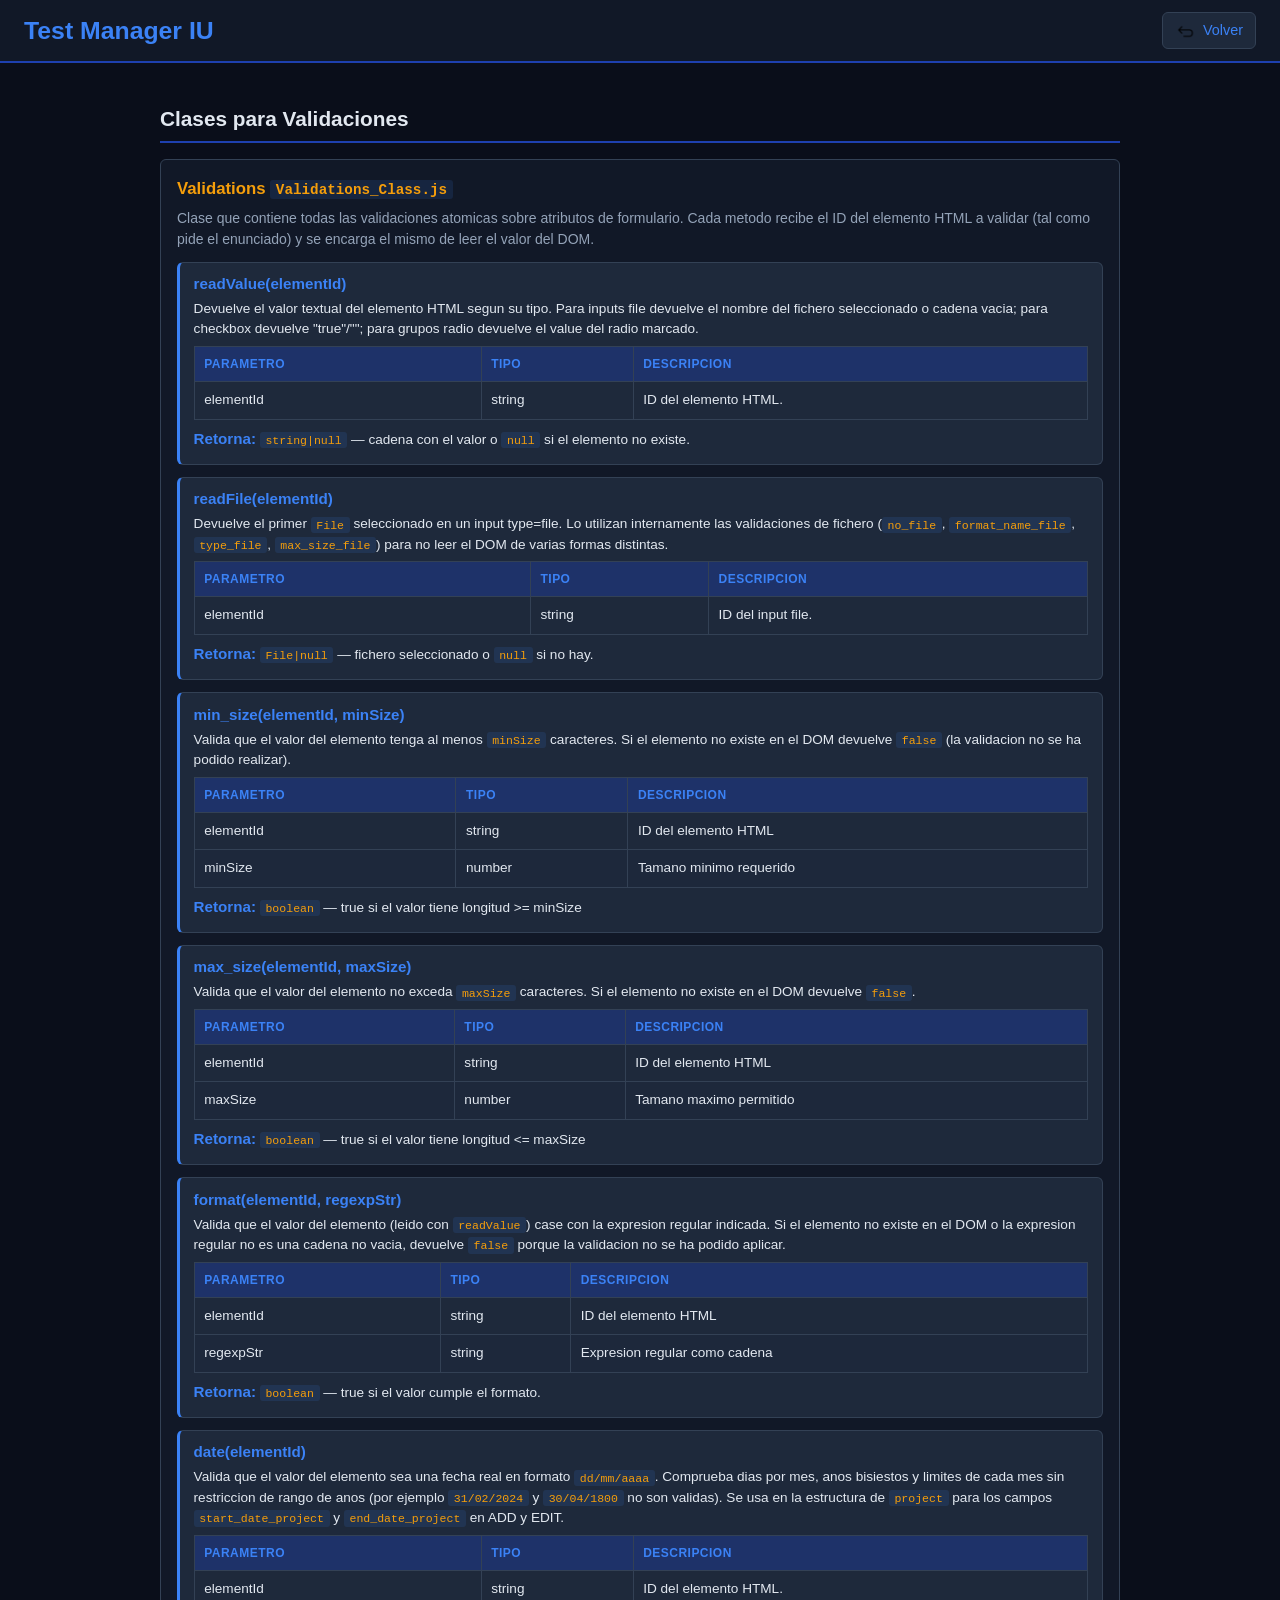
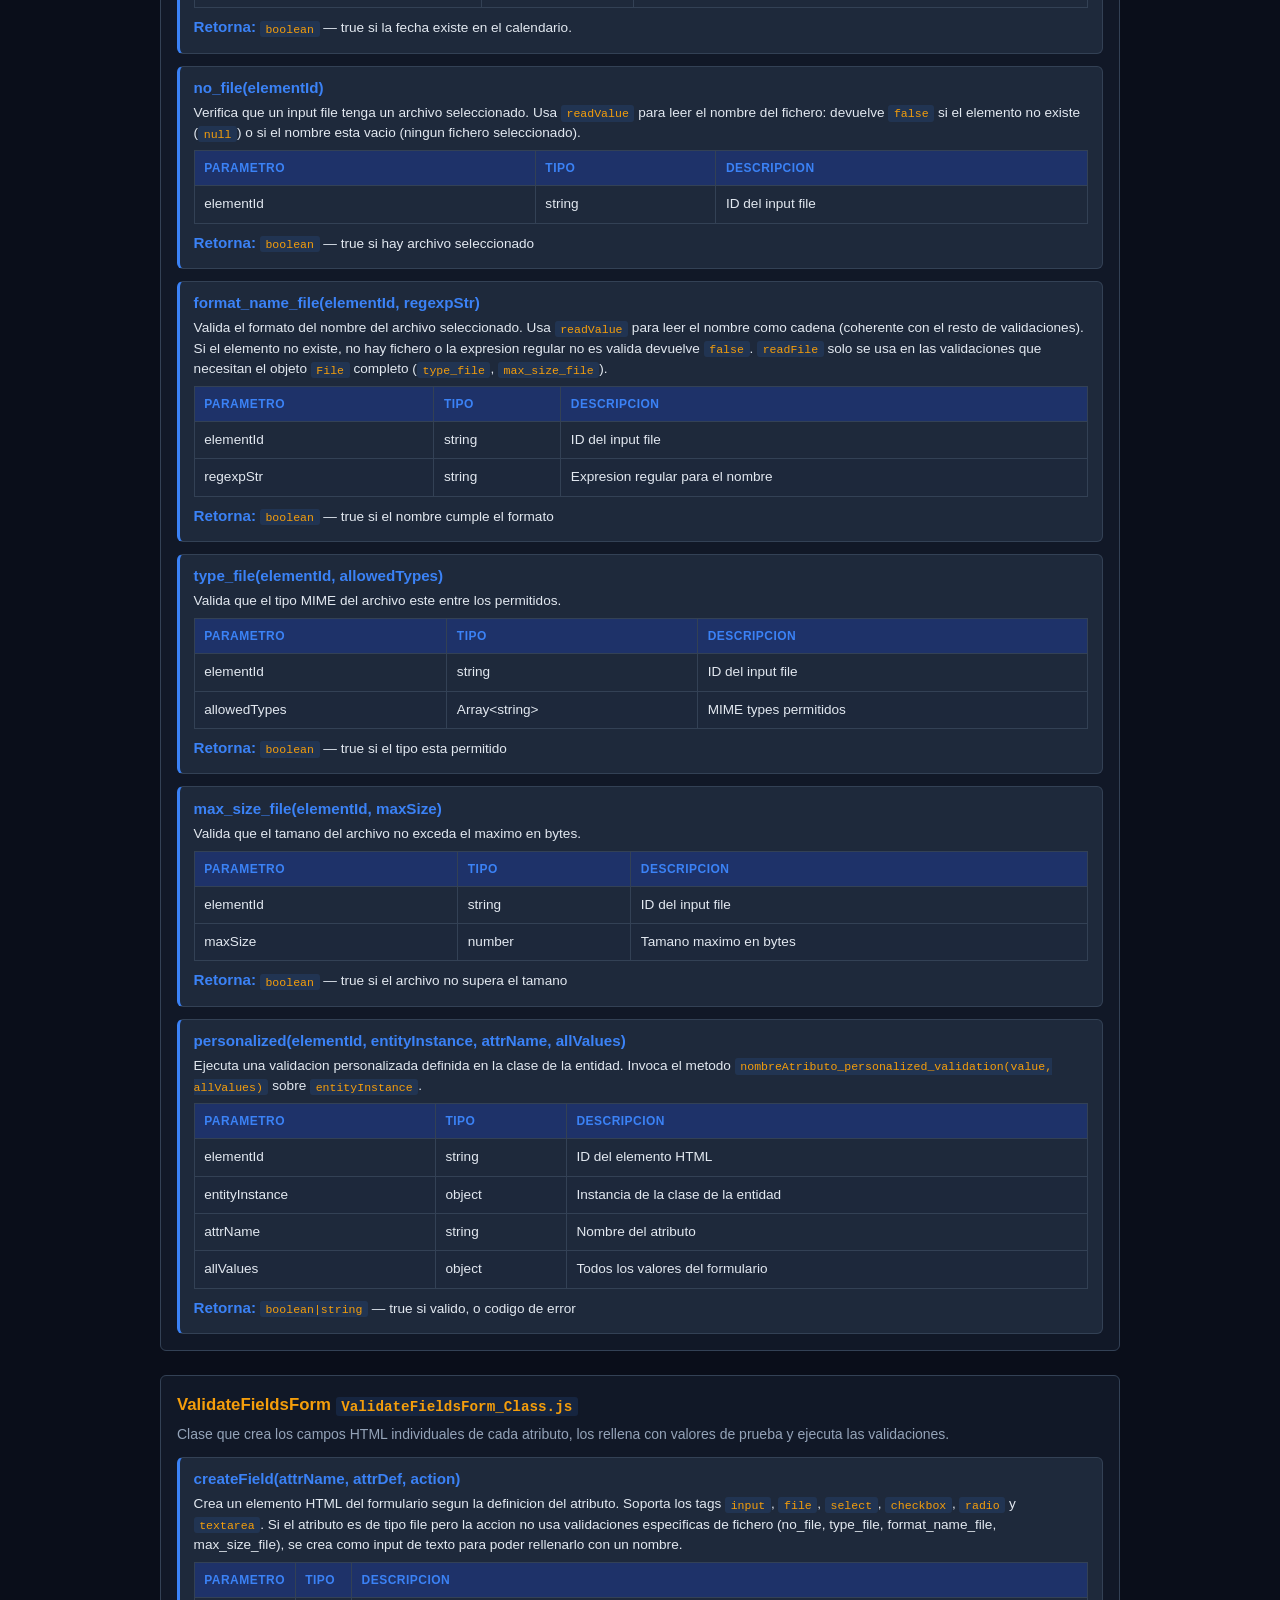
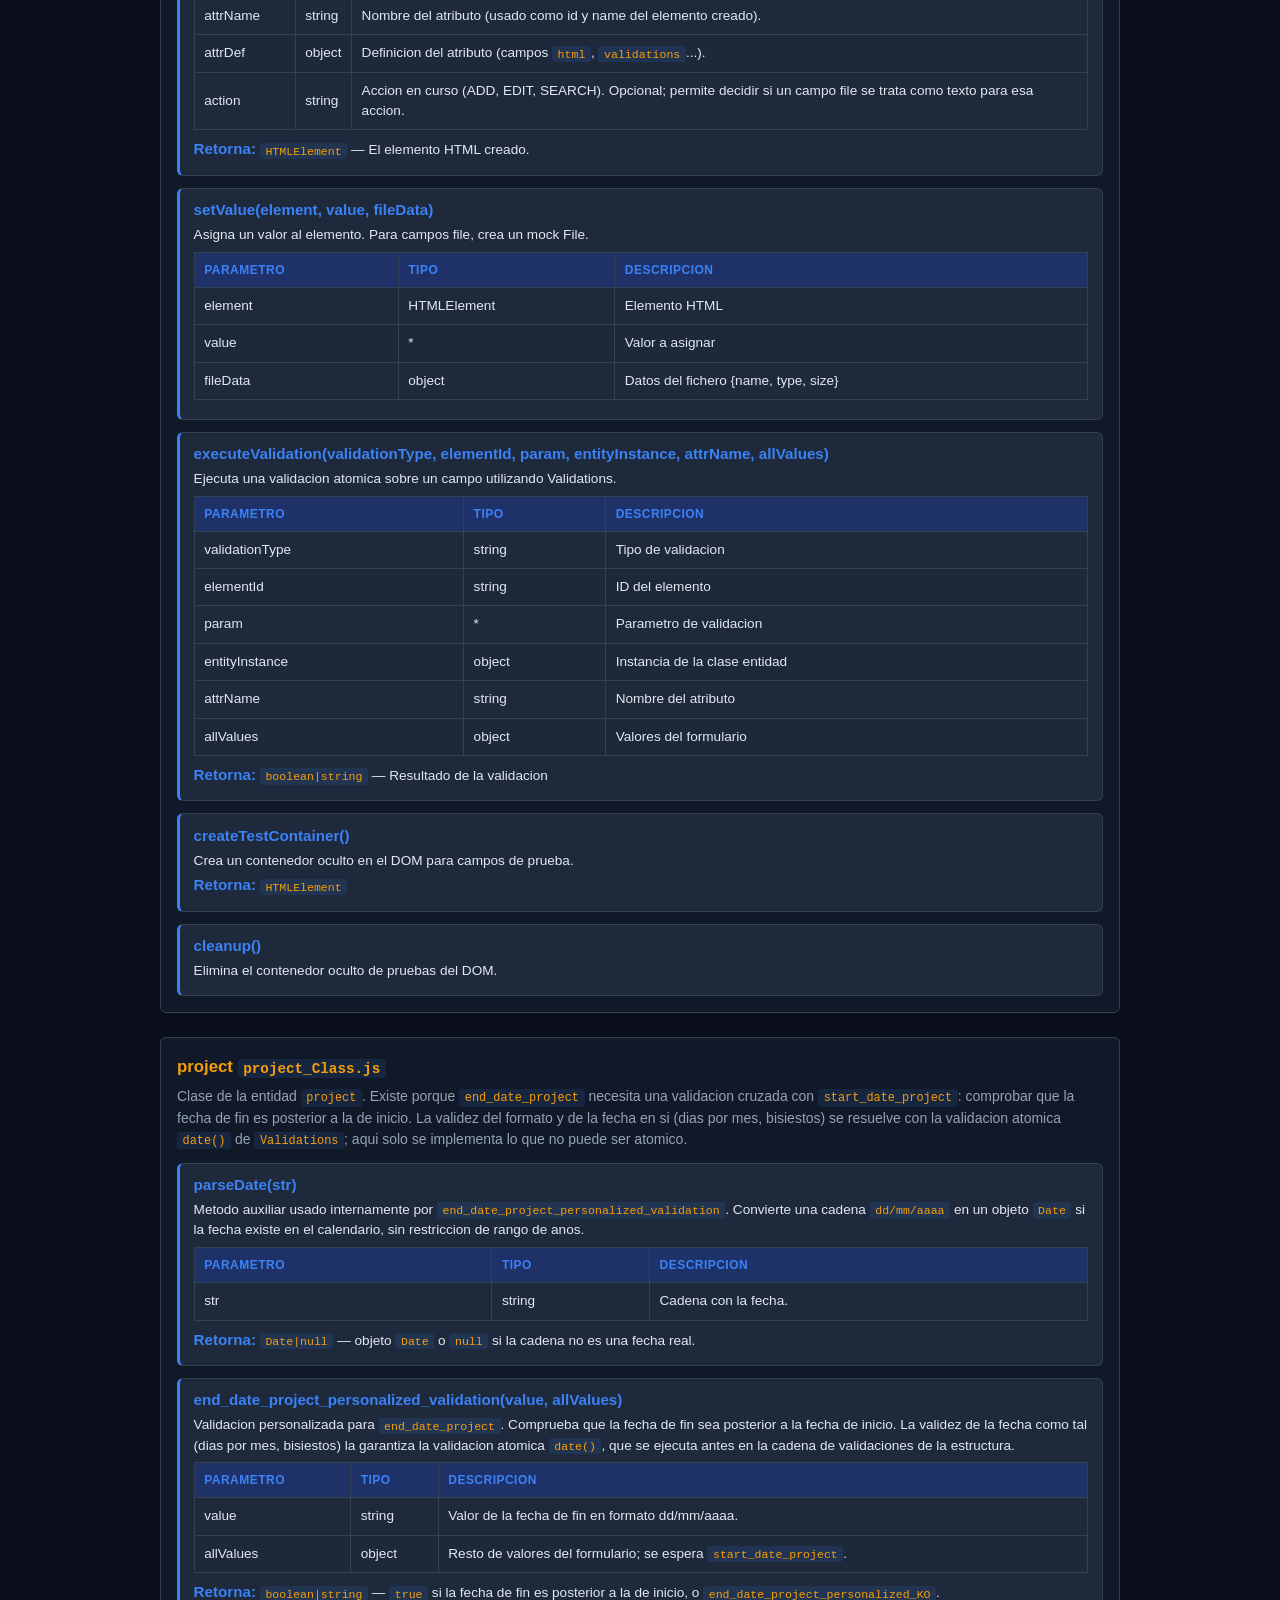
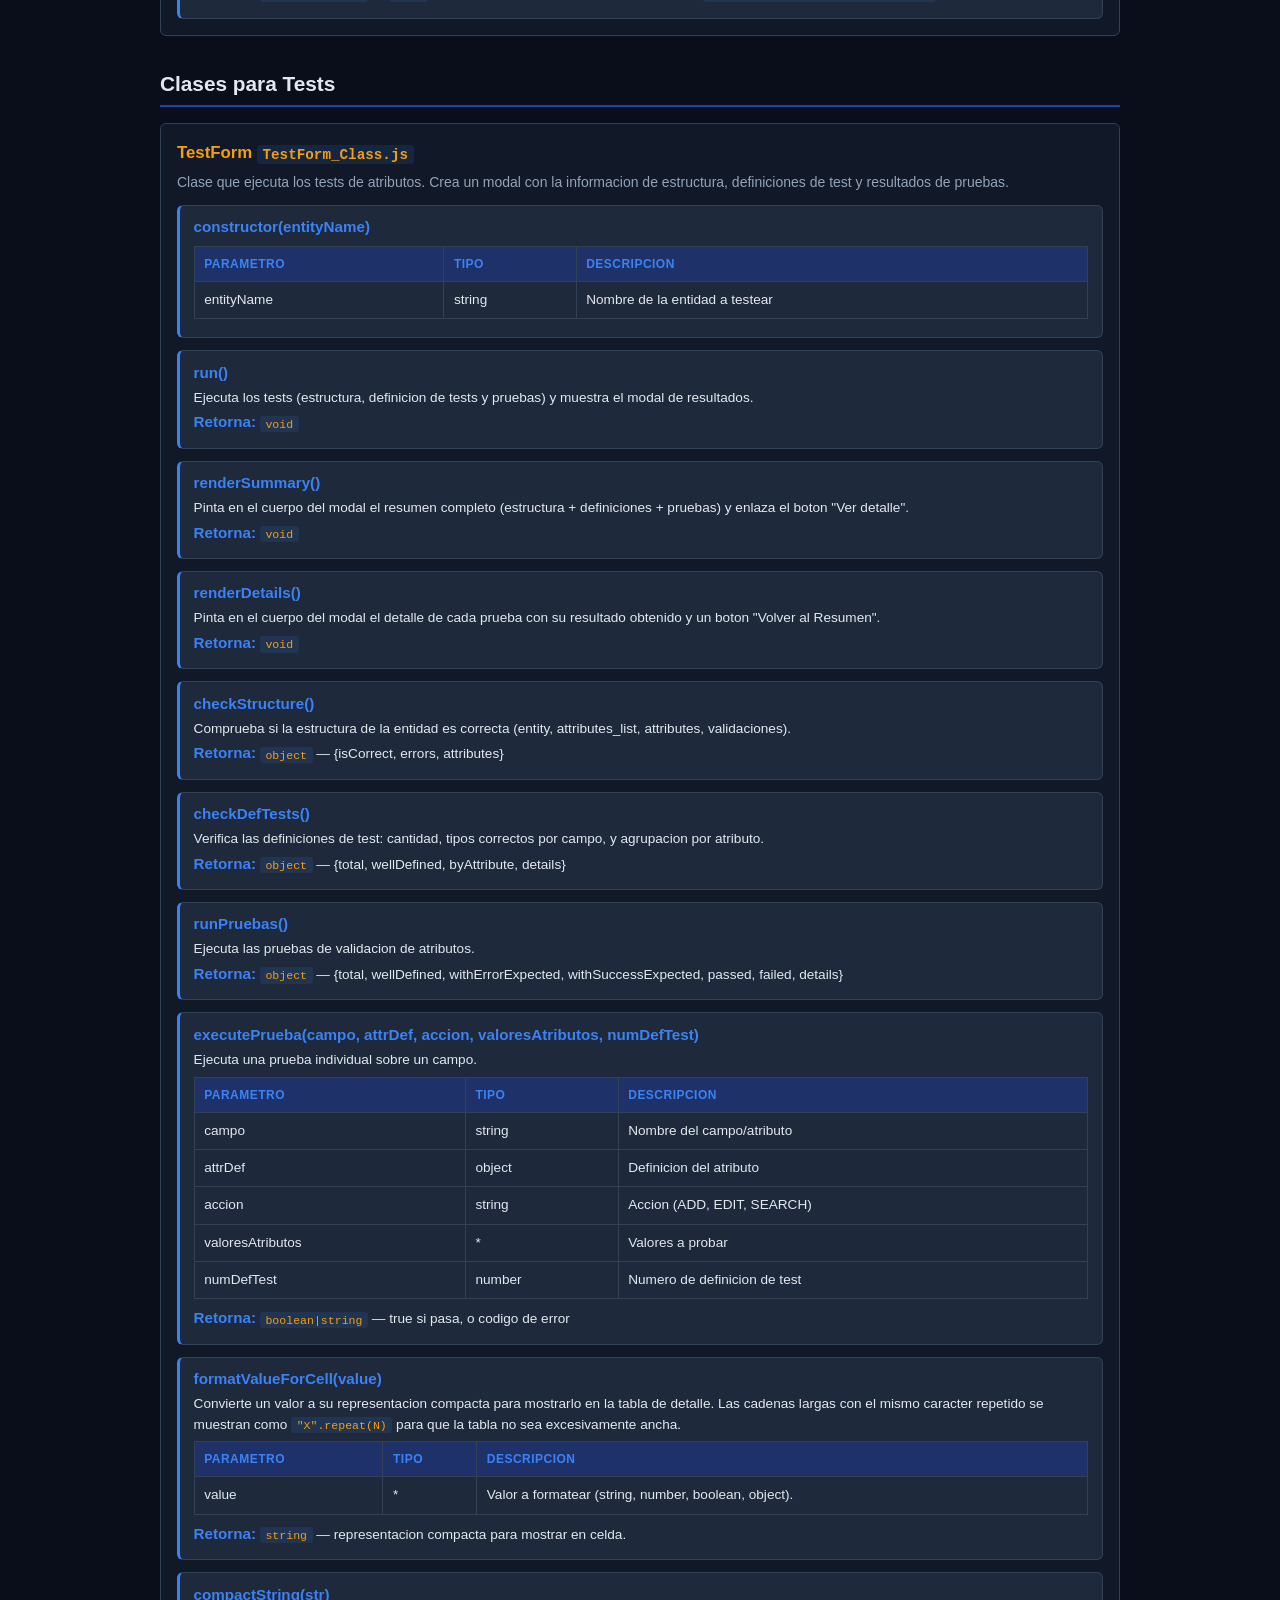
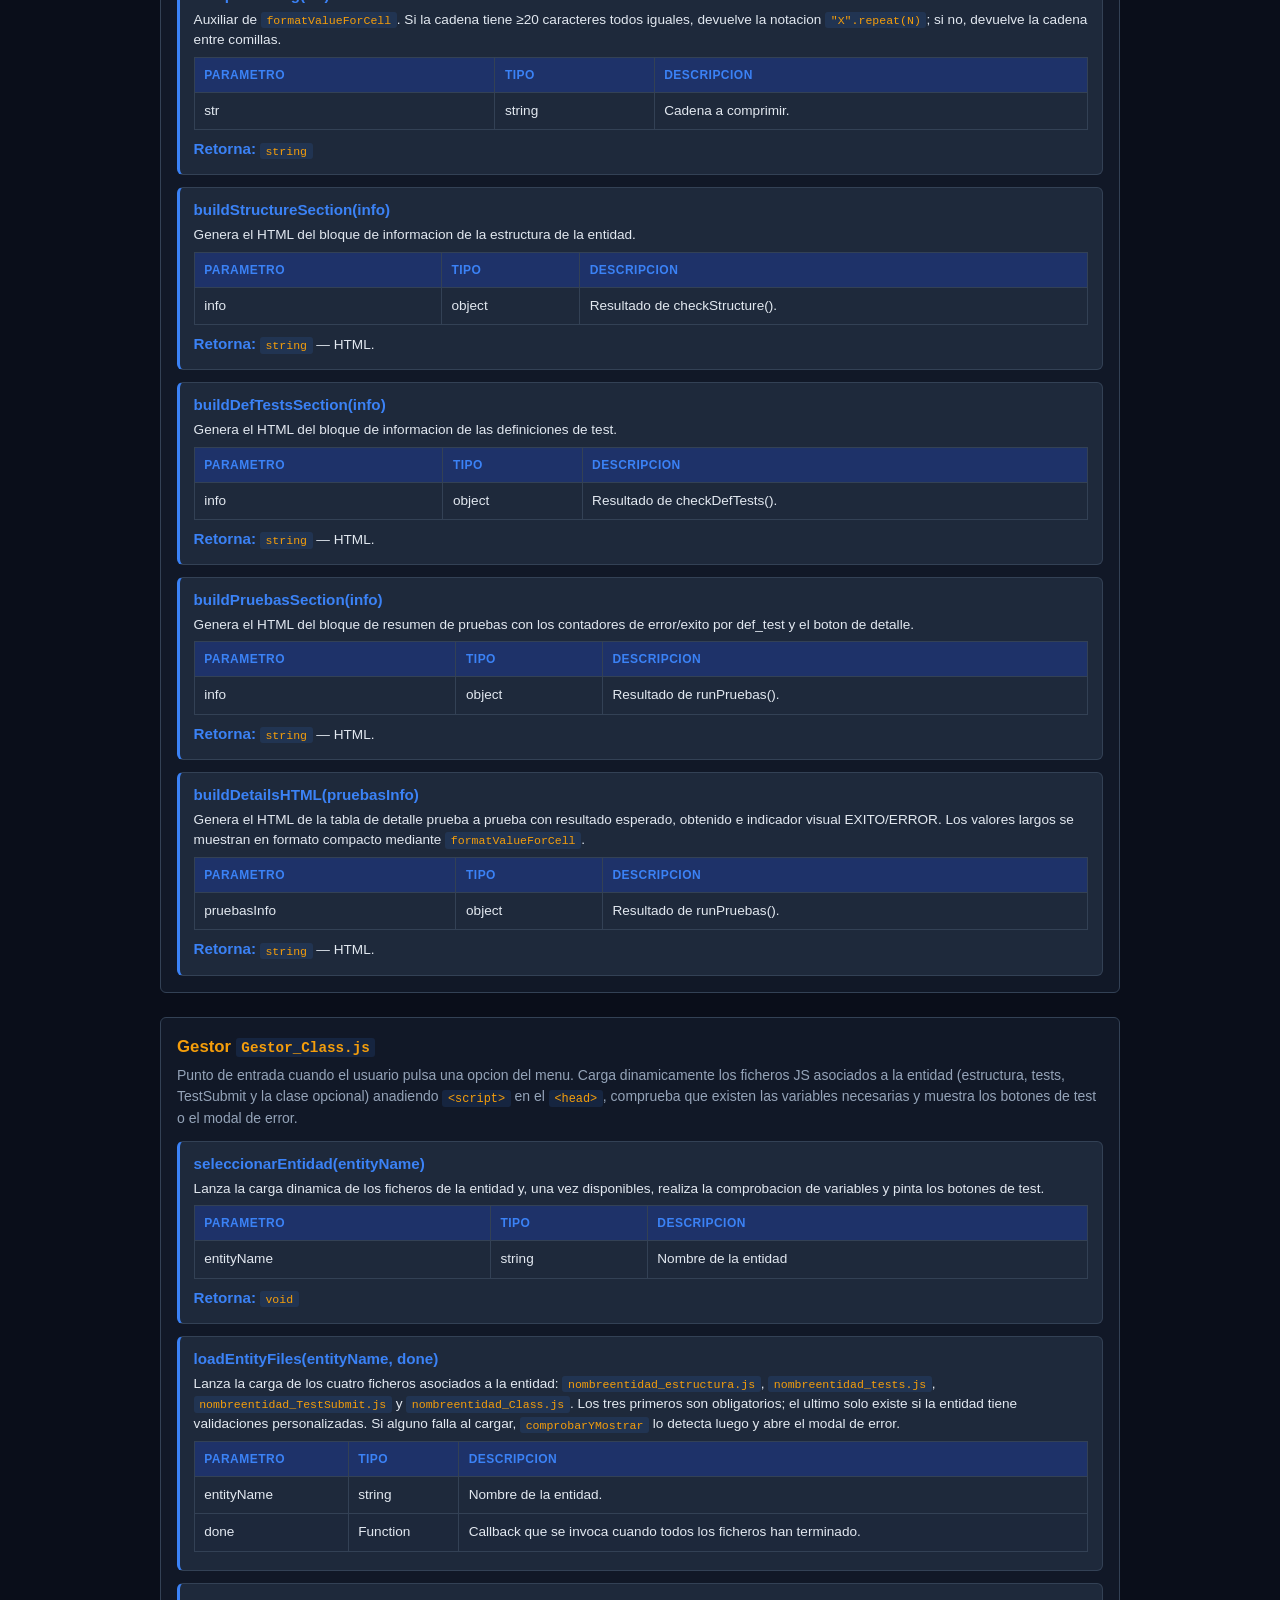
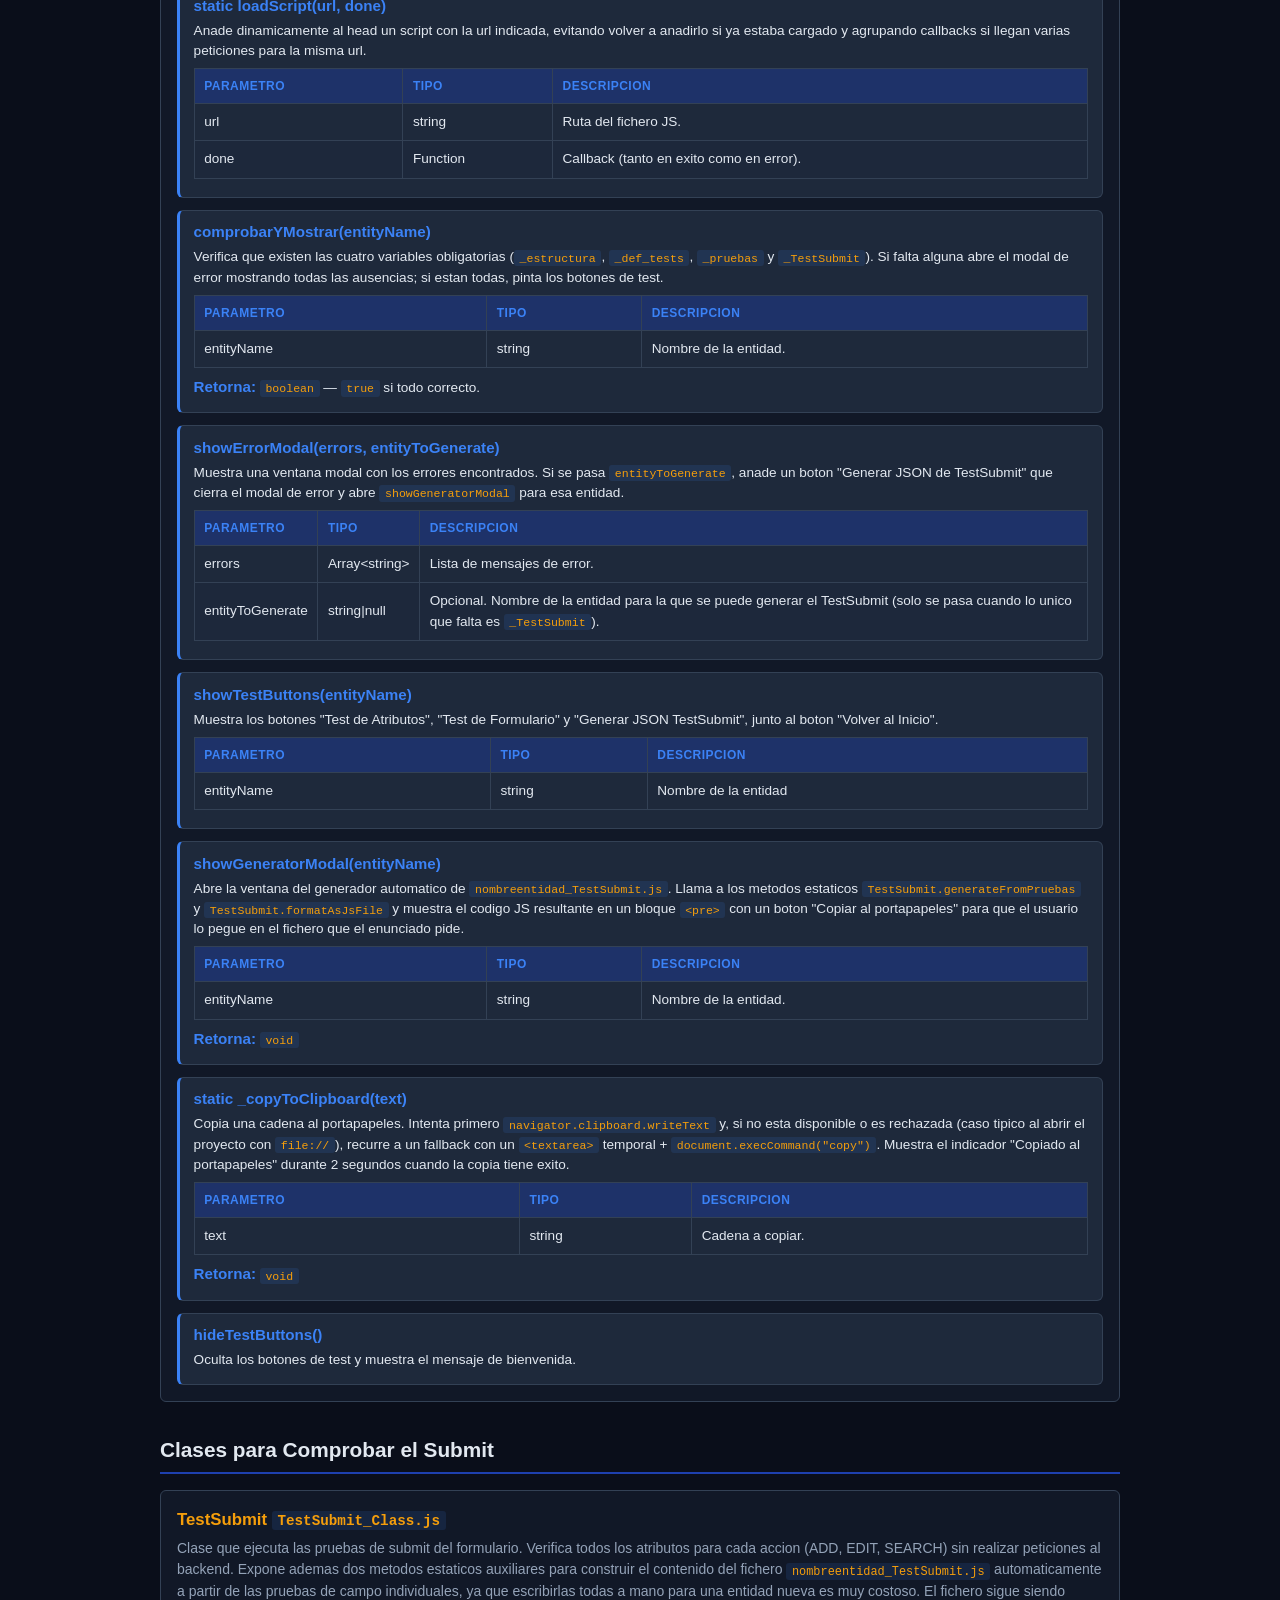
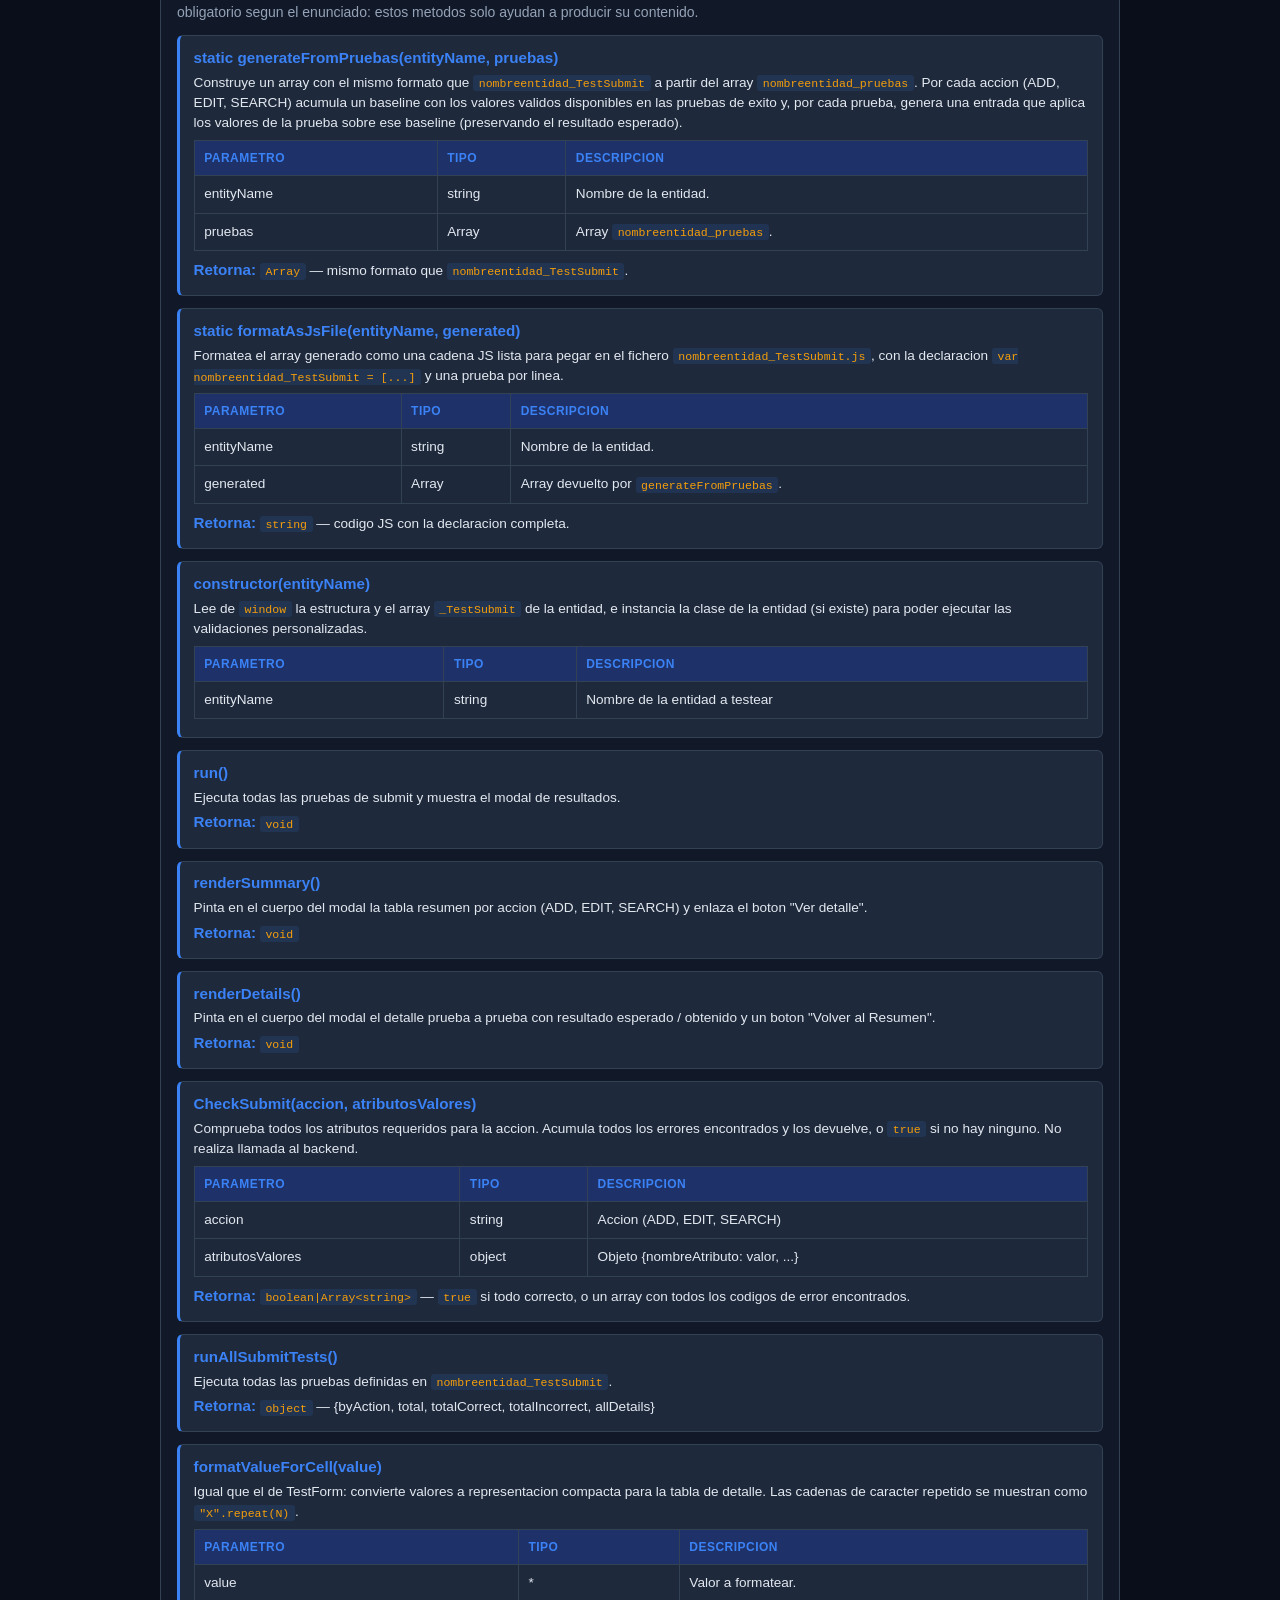
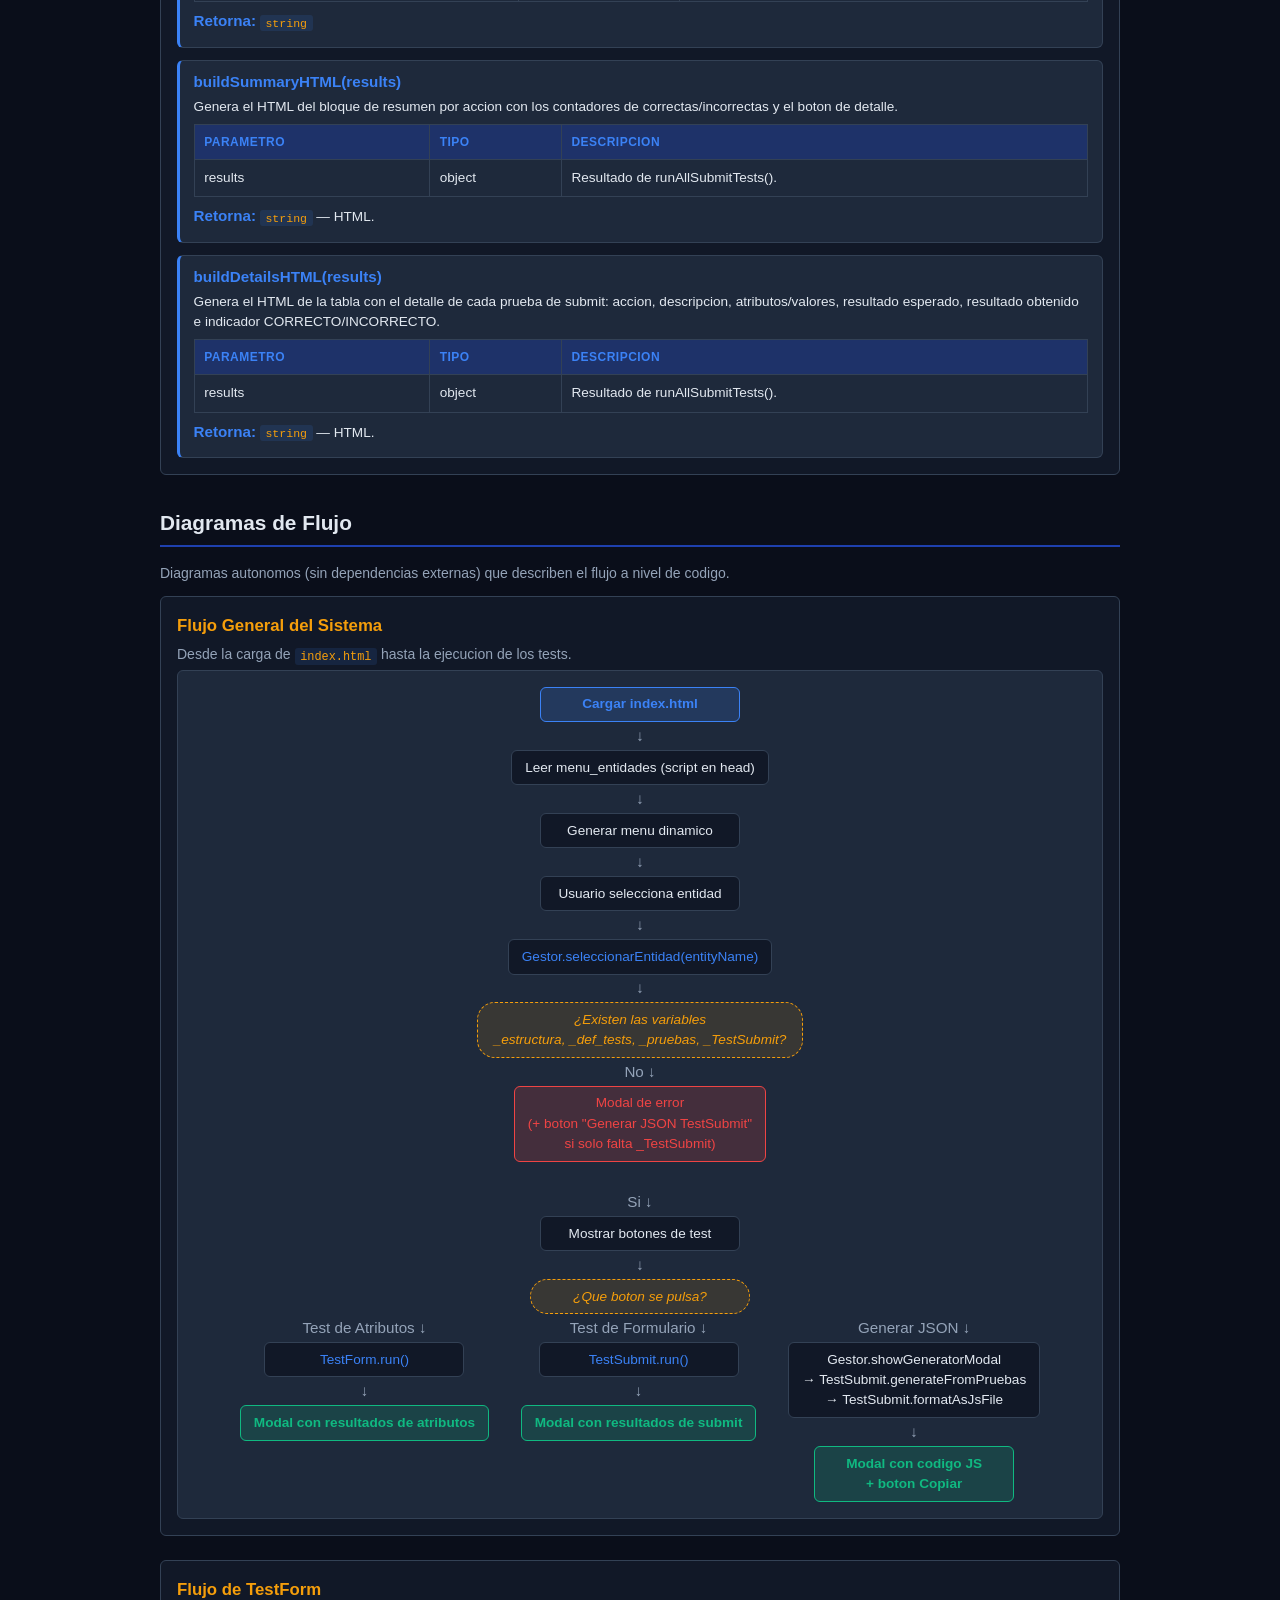
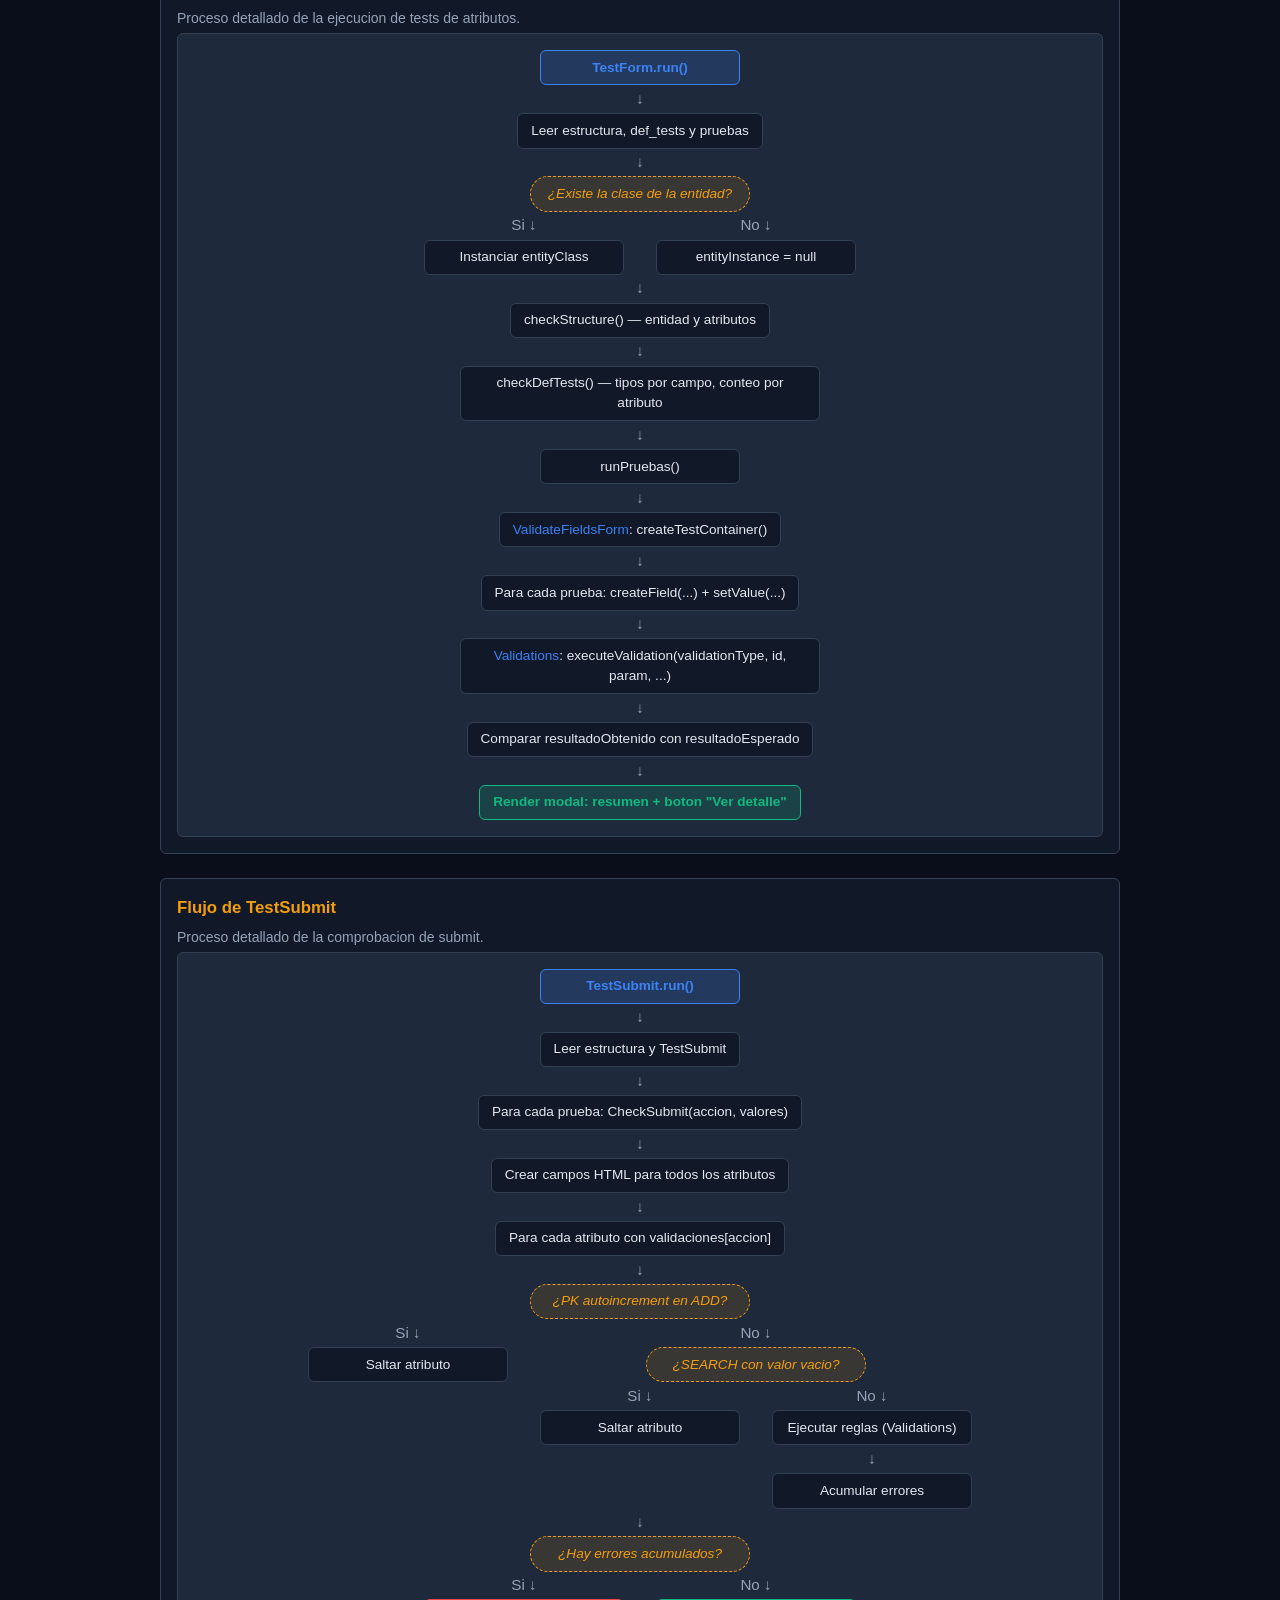
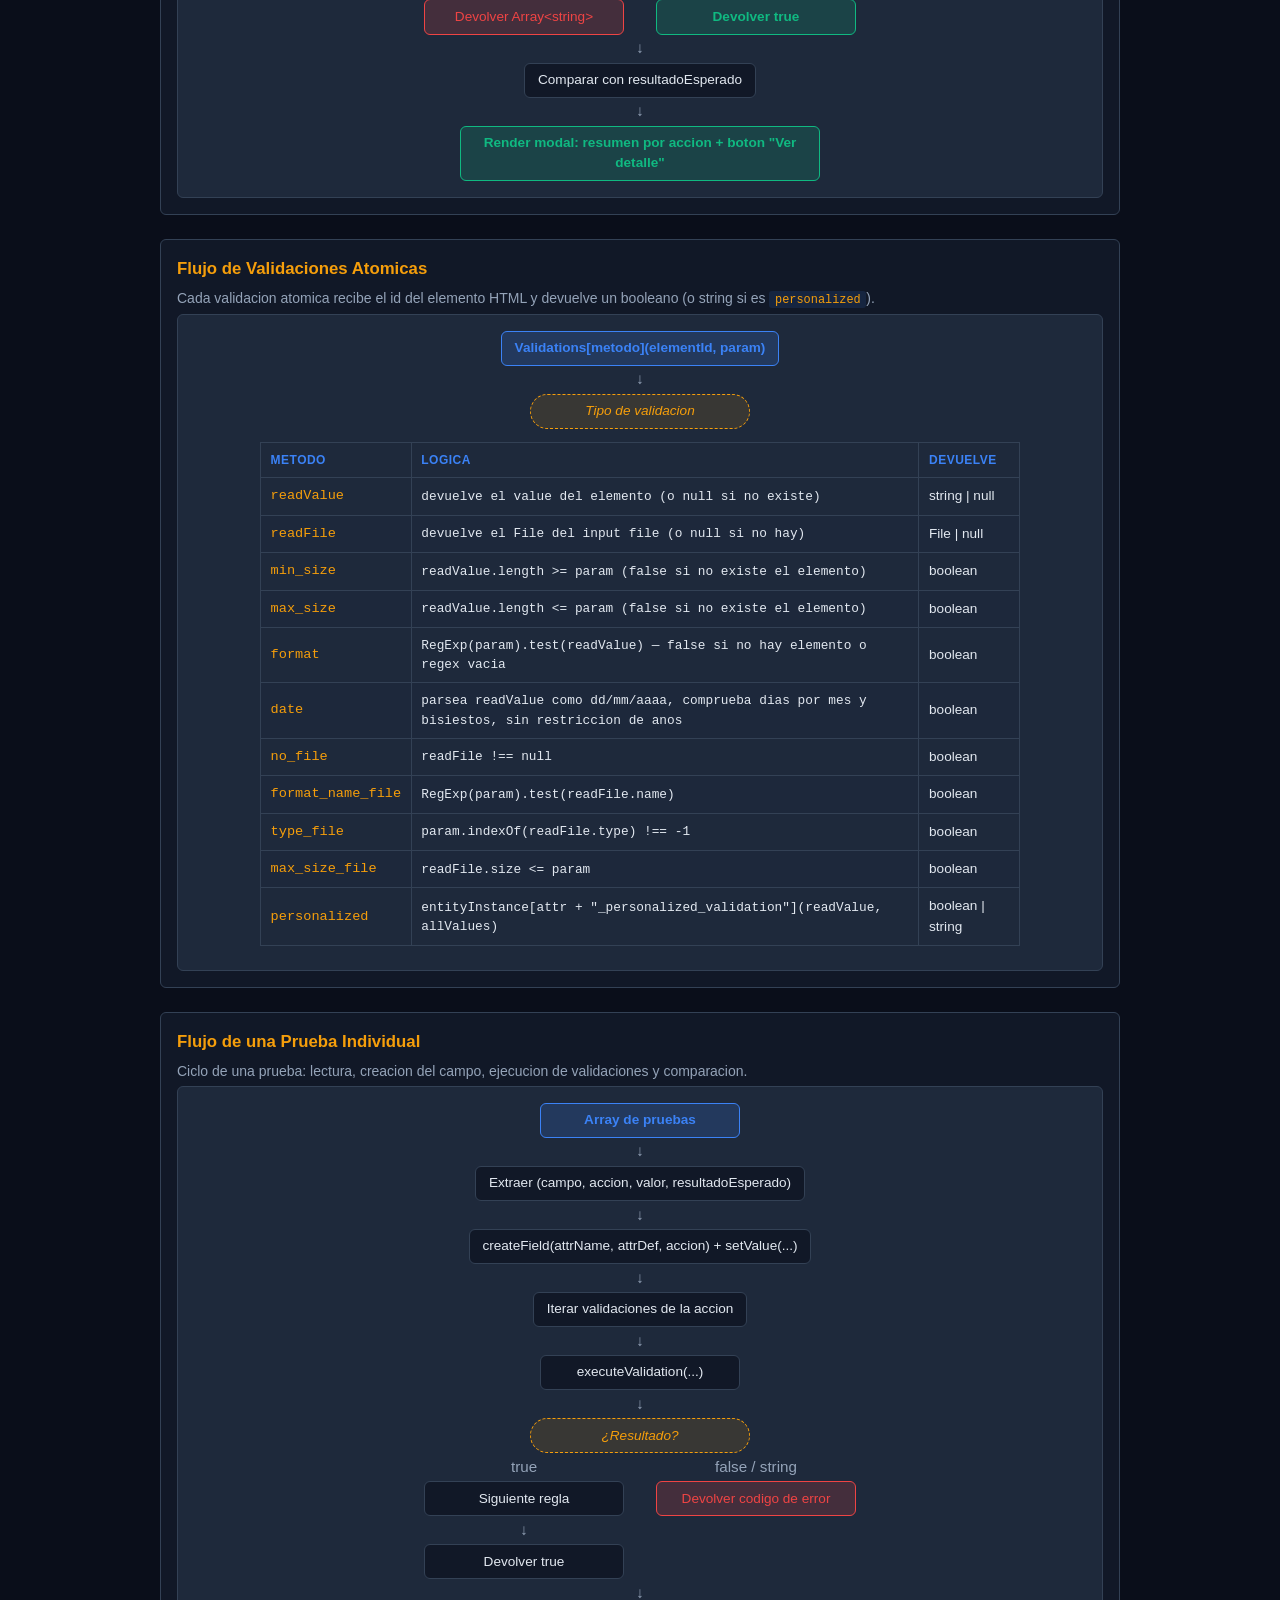
==== commit 74536b90: "22/05" ====
--- a/CODIGO/API.html
+++ b/CODIGO/API.html
@@ -109,7 +109,7 @@
 
                 <div class="api-method">
                     <strong>no_file(elementId)</strong>
-                    <p>Verifica que un input file tenga un archivo seleccionado (usa <code>readFile</code> internamente).</p>
+                    <p>Verifica que un input file tenga un archivo seleccionado. Usa <code>readValue</code> para leer el nombre del fichero: devuelve <code>false</code> si el elemento no existe (<code>null</code>) o si el nombre esta vacio (ningun fichero seleccionado).</p>
                     <table class="api-param-table">
                         <thead><tr><th>Parametro</th><th>Tipo</th><th>Descripcion</th></tr></thead>
                         <tbody>
@@ -121,7 +121,7 @@
 
                 <div class="api-method">
                     <strong>format_name_file(elementId, regexpStr)</strong>
-                    <p>Valida el formato del nombre del archivo seleccionado (lee el fichero con <code>readFile</code>). Si no hay fichero o la expresion regular no es valida devuelve <code>false</code>.</p>
+                    <p>Valida el formato del nombre del archivo seleccionado. Usa <code>readValue</code> para leer el nombre como cadena (coherente con el resto de validaciones). Si el elemento no existe, no hay fichero o la expresion regular no es valida devuelve <code>false</code>. <code>readFile</code> solo se usa en las validaciones que necesitan el objeto <code>File</code> completo (<code>type_file</code>, <code>max_size_file</code>).</p>
                     <table class="api-param-table">
                         <thead><tr><th>Parametro</th><th>Tipo</th><th>Descripcion</th></tr></thead>
                         <tbody>
@@ -448,25 +448,50 @@
                 </div>
 
                 <div class="api-method">
-                    <strong>showErrorModal(errors)</strong>
-                    <p>Muestra una ventana modal con los errores encontrados.</p>
-                    <table class="api-param-table">
-                        <thead><tr><th>Parametro</th><th>Tipo</th><th>Descripcion</th></tr></thead>
-                        <tbody>
-                            <tr><td>errors</td><td>Array&lt;string&gt;</td><td>Lista de mensajes de error</td></tr>
+                    <strong>showErrorModal(errors, entityToGenerate)</strong>
+                    <p>Muestra una ventana modal con los errores encontrados. Si se pasa <code>entityToGenerate</code>, anade un boton "Generar JSON de TestSubmit" que cierra el modal de error y abre <code>showGeneratorModal</code> para esa entidad.</p>
+                    <table class="api-param-table">
+                        <thead><tr><th>Parametro</th><th>Tipo</th><th>Descripcion</th></tr></thead>
+                        <tbody>
+                            <tr><td>errors</td><td>Array&lt;string&gt;</td><td>Lista de mensajes de error.</td></tr>
+                            <tr><td>entityToGenerate</td><td>string|null</td><td>Opcional. Nombre de la entidad para la que se puede generar el TestSubmit (solo se pasa cuando lo unico que falta es <code>_TestSubmit</code>).</td></tr>
                         </tbody>
                     </table>
                 </div>
 
                 <div class="api-method">
                     <strong>showTestButtons(entityName)</strong>
-                    <p>Muestra los botones "Test de Atributos" y "Test de Formulario", junto al boton "Volver al Inicio".</p>
+                    <p>Muestra los botones "Test de Atributos", "Test de Formulario" y "Generar JSON TestSubmit", junto al boton "Volver al Inicio".</p>
                     <table class="api-param-table">
                         <thead><tr><th>Parametro</th><th>Tipo</th><th>Descripcion</th></tr></thead>
                         <tbody>
                             <tr><td>entityName</td><td>string</td><td>Nombre de la entidad</td></tr>
                         </tbody>
                     </table>
+                </div>
+
+                <div class="api-method">
+                    <strong>showGeneratorModal(entityName)</strong>
+                    <p>Abre la ventana del generador automatico de <code>nombreentidad_TestSubmit.js</code>. Llama a los metodos estaticos <code>TestSubmit.generateFromPruebas</code> y <code>TestSubmit.formatAsJsFile</code> y muestra el codigo JS resultante en un bloque <code>&lt;pre&gt;</code> con un boton "Copiar al portapapeles" para que el usuario lo pegue en el fichero que el enunciado pide.</p>
+                    <table class="api-param-table">
+                        <thead><tr><th>Parametro</th><th>Tipo</th><th>Descripcion</th></tr></thead>
+                        <tbody>
+                            <tr><td>entityName</td><td>string</td><td>Nombre de la entidad.</td></tr>
+                        </tbody>
+                    </table>
+                    <p><strong>Retorna:</strong> <code>void</code></p>
+                </div>
+
+                <div class="api-method">
+                    <strong>static _copyToClipboard(text)</strong>
+                    <p>Copia una cadena al portapapeles. Intenta primero <code>navigator.clipboard.writeText</code> y, si no esta disponible o es rechazada (caso tipico al abrir el proyecto con <code>file://</code>), recurre a un fallback con un <code>&lt;textarea&gt;</code> temporal + <code>document.execCommand("copy")</code>. Muestra el indicador "Copiado al portapapeles" durante 2 segundos cuando la copia tiene exito.</p>
+                    <table class="api-param-table">
+                        <thead><tr><th>Parametro</th><th>Tipo</th><th>Descripcion</th></tr></thead>
+                        <tbody>
+                            <tr><td>text</td><td>string</td><td>Cadena a copiar.</td></tr>
+                        </tbody>
+                    </table>
+                    <p><strong>Retorna:</strong> <code>void</code></p>
                 </div>
 
                 <div class="api-method">
@@ -481,7 +506,33 @@
 
             <div class="api-class" id="class-TestSubmit">
                 <h3>TestSubmit <code>TestSubmit_Class.js</code></h3>
-                <p>Clase que ejecuta las pruebas de submit del formulario. Verifica todos los atributos para cada accion (ADD, EDIT, SEARCH) sin realizar peticiones al backend.</p>
+                <p>Clase que ejecuta las pruebas de submit del formulario. Verifica todos los atributos para cada accion (ADD, EDIT, SEARCH) sin realizar peticiones al backend. Expone ademas dos metodos estaticos auxiliares para construir el contenido del fichero <code>nombreentidad_TestSubmit.js</code> automaticamente a partir de las pruebas de campo individuales, ya que escribirlas todas a mano para una entidad nueva es muy costoso. El fichero sigue siendo obligatorio segun el enunciado: estos metodos solo ayudan a producir su contenido.</p>
+
+                <div class="api-method">
+                    <strong>static generateFromPruebas(entityName, pruebas)</strong>
+                    <p>Construye un array con el mismo formato que <code>nombreentidad_TestSubmit</code> a partir del array <code>nombreentidad_pruebas</code>. Por cada accion (ADD, EDIT, SEARCH) acumula un baseline con los valores validos disponibles en las pruebas de exito y, por cada prueba, genera una entrada que aplica los valores de la prueba sobre ese baseline (preservando el resultado esperado).</p>
+                    <table class="api-param-table">
+                        <thead><tr><th>Parametro</th><th>Tipo</th><th>Descripcion</th></tr></thead>
+                        <tbody>
+                            <tr><td>entityName</td><td>string</td><td>Nombre de la entidad.</td></tr>
+                            <tr><td>pruebas</td><td>Array</td><td>Array <code>nombreentidad_pruebas</code>.</td></tr>
+                        </tbody>
+                    </table>
+                    <p><strong>Retorna:</strong> <code>Array</code> &mdash; mismo formato que <code>nombreentidad_TestSubmit</code>.</p>
+                </div>
+
+                <div class="api-method">
+                    <strong>static formatAsJsFile(entityName, generated)</strong>
+                    <p>Formatea el array generado como una cadena JS lista para pegar en el fichero <code>nombreentidad_TestSubmit.js</code>, con la declaracion <code>var nombreentidad_TestSubmit = [...]</code> y una prueba por linea.</p>
+                    <table class="api-param-table">
+                        <thead><tr><th>Parametro</th><th>Tipo</th><th>Descripcion</th></tr></thead>
+                        <tbody>
+                            <tr><td>entityName</td><td>string</td><td>Nombre de la entidad.</td></tr>
+                            <tr><td>generated</td><td>Array</td><td>Array devuelto por <code>generateFromPruebas</code>.</td></tr>
+                        </tbody>
+                    </table>
+                    <p><strong>Retorna:</strong> <code>string</code> &mdash; codigo JS con la declaracion completa.</p>
+                </div>
 
                 <div class="api-method">
                     <strong>constructor(entityName)</strong>
@@ -585,7 +636,7 @@
                     <div class="flow-branches">
                         <div class="flow-branch">
                             <div class="flow-arrow">No &darr;</div>
-                            <div class="flow-box flow-error">Modal de error</div>
+                            <div class="flow-box flow-error">Modal de error<br>(+ boton "Generar JSON TestSubmit"<br>si solo falta _TestSubmit)</div>
                         </div>
                         <div class="flow-branch">
                             <div class="flow-arrow">Si &darr;</div>
@@ -605,6 +656,12 @@
                                     <div class="flow-arrow">&darr;</div>
                                     <div class="flow-box flow-end">Modal con resultados de submit</div>
                                 </div>
+                                <div class="flow-branch">
+                                    <div class="flow-arrow">Generar JSON &darr;</div>
+                                    <div class="flow-box">Gestor.showGeneratorModal<br>&rarr; TestSubmit.generateFromPruebas<br>&rarr; TestSubmit.formatAsJsFile</div>
+                                    <div class="flow-arrow">&darr;</div>
+                                    <div class="flow-box flow-end">Modal con codigo JS<br>+ boton Copiar</div>
+                                </div>
                             </div>
                         </div>
                     </div>
--- a/CODIGO/css/IU.css
+++ b/CODIGO/css/IU.css
@@ -515,6 +515,23 @@
     margin-bottom: 0.35rem;
 }
 
+/* Bloque para mostrar el codigo JS generado por el "Generador de
+   TestSubmit". Mantiene los saltos de linea originales y permite
+   desplazarse si el contenido es muy largo. */
+.code-output {
+    background-color: var(--surface);
+    border: 1px solid var(--border);
+    border-radius: var(--radius);
+    padding: 0.75rem 1rem;
+    font-family: Consolas, "Courier New", monospace;
+    font-size: 0.78rem;
+    line-height: 1.5;
+    color: var(--text);
+    white-space: pre;
+    overflow: auto;
+    max-height: 55vh;
+}
+
 /* API.html */
 .api-container {
     width: 100%;
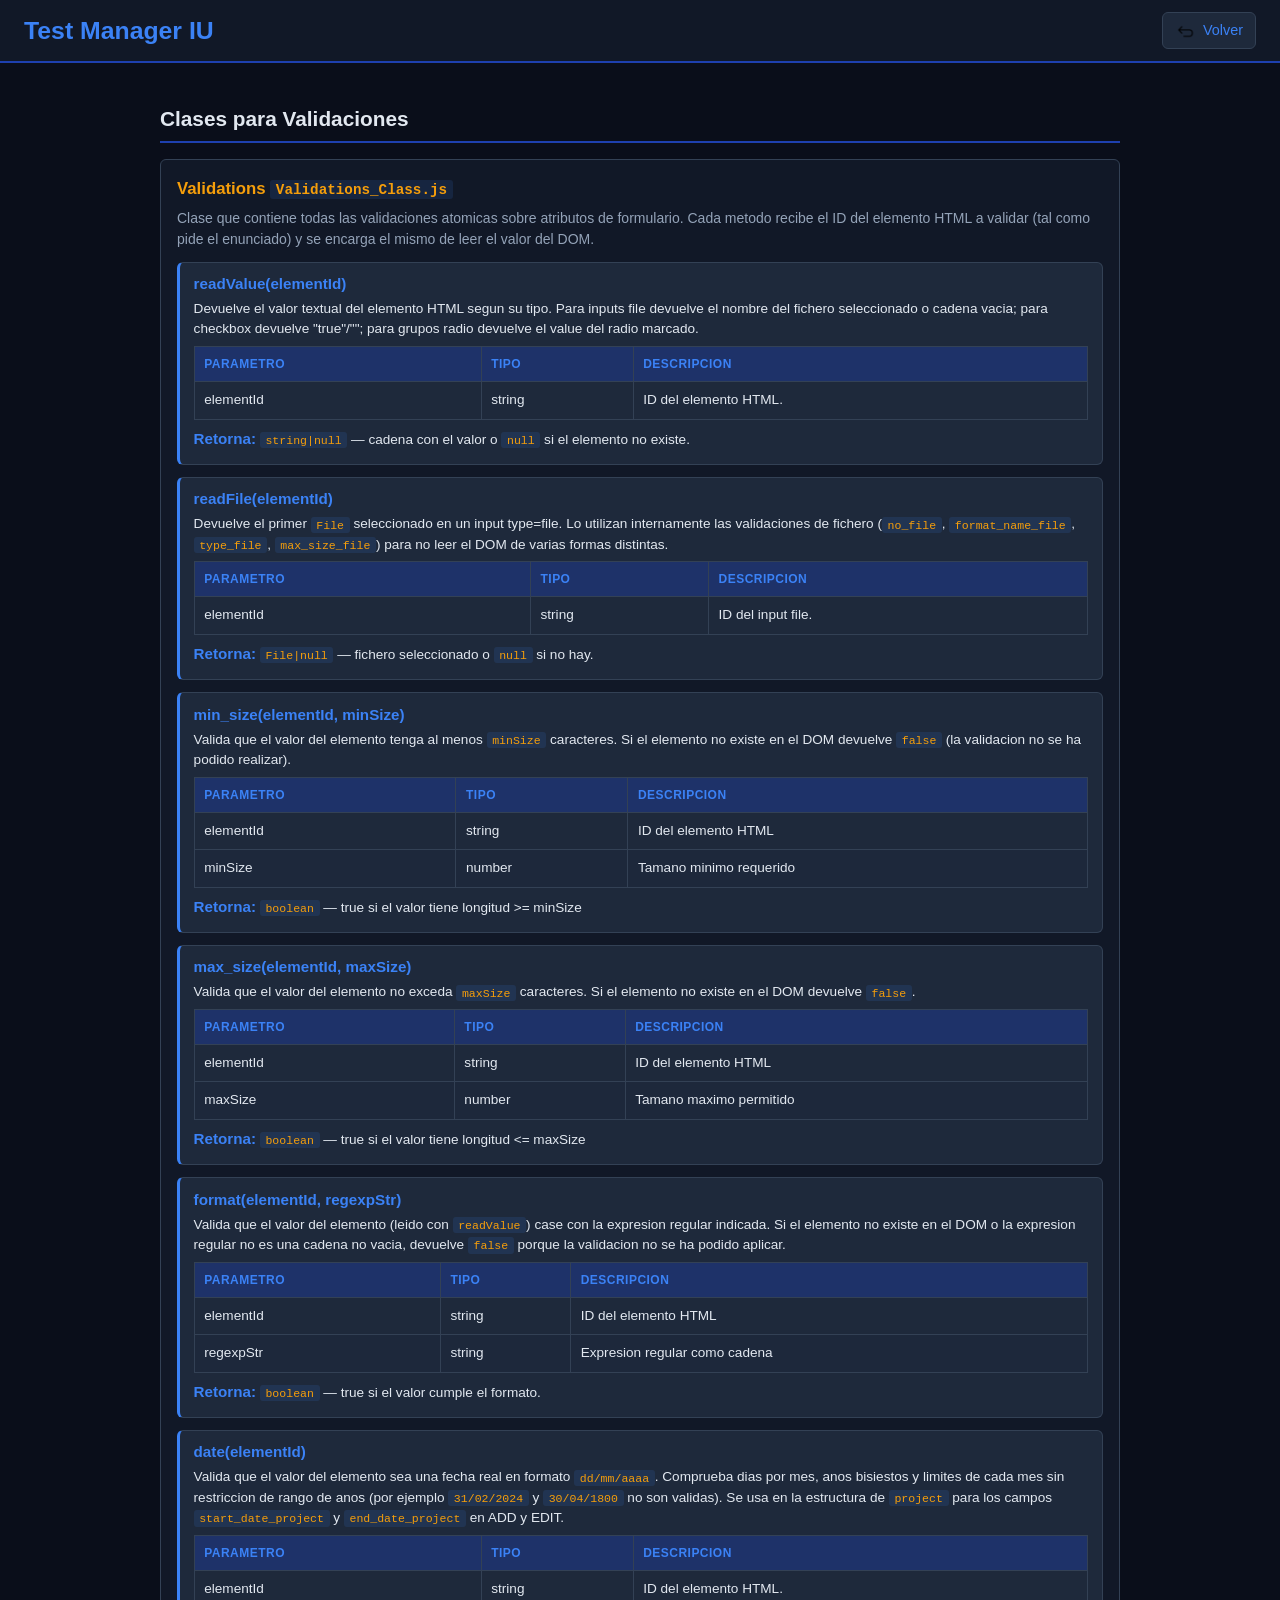
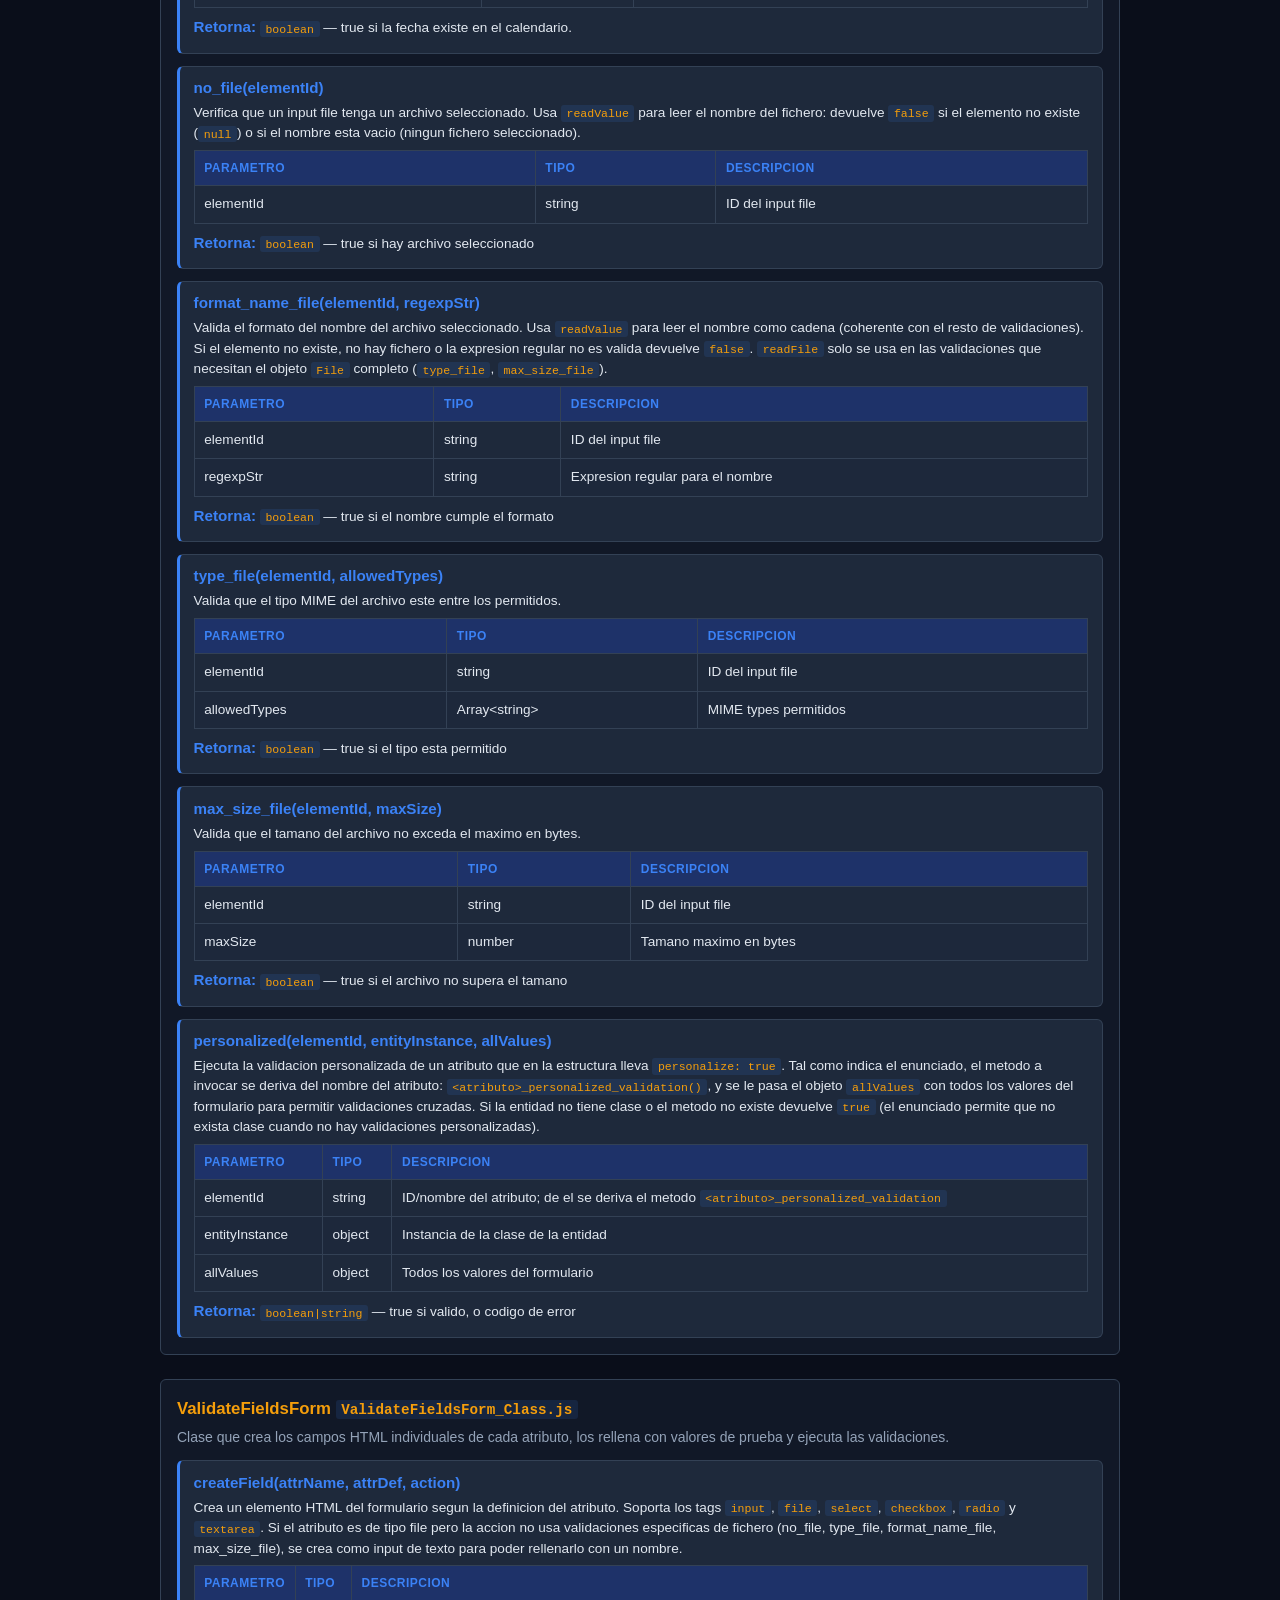
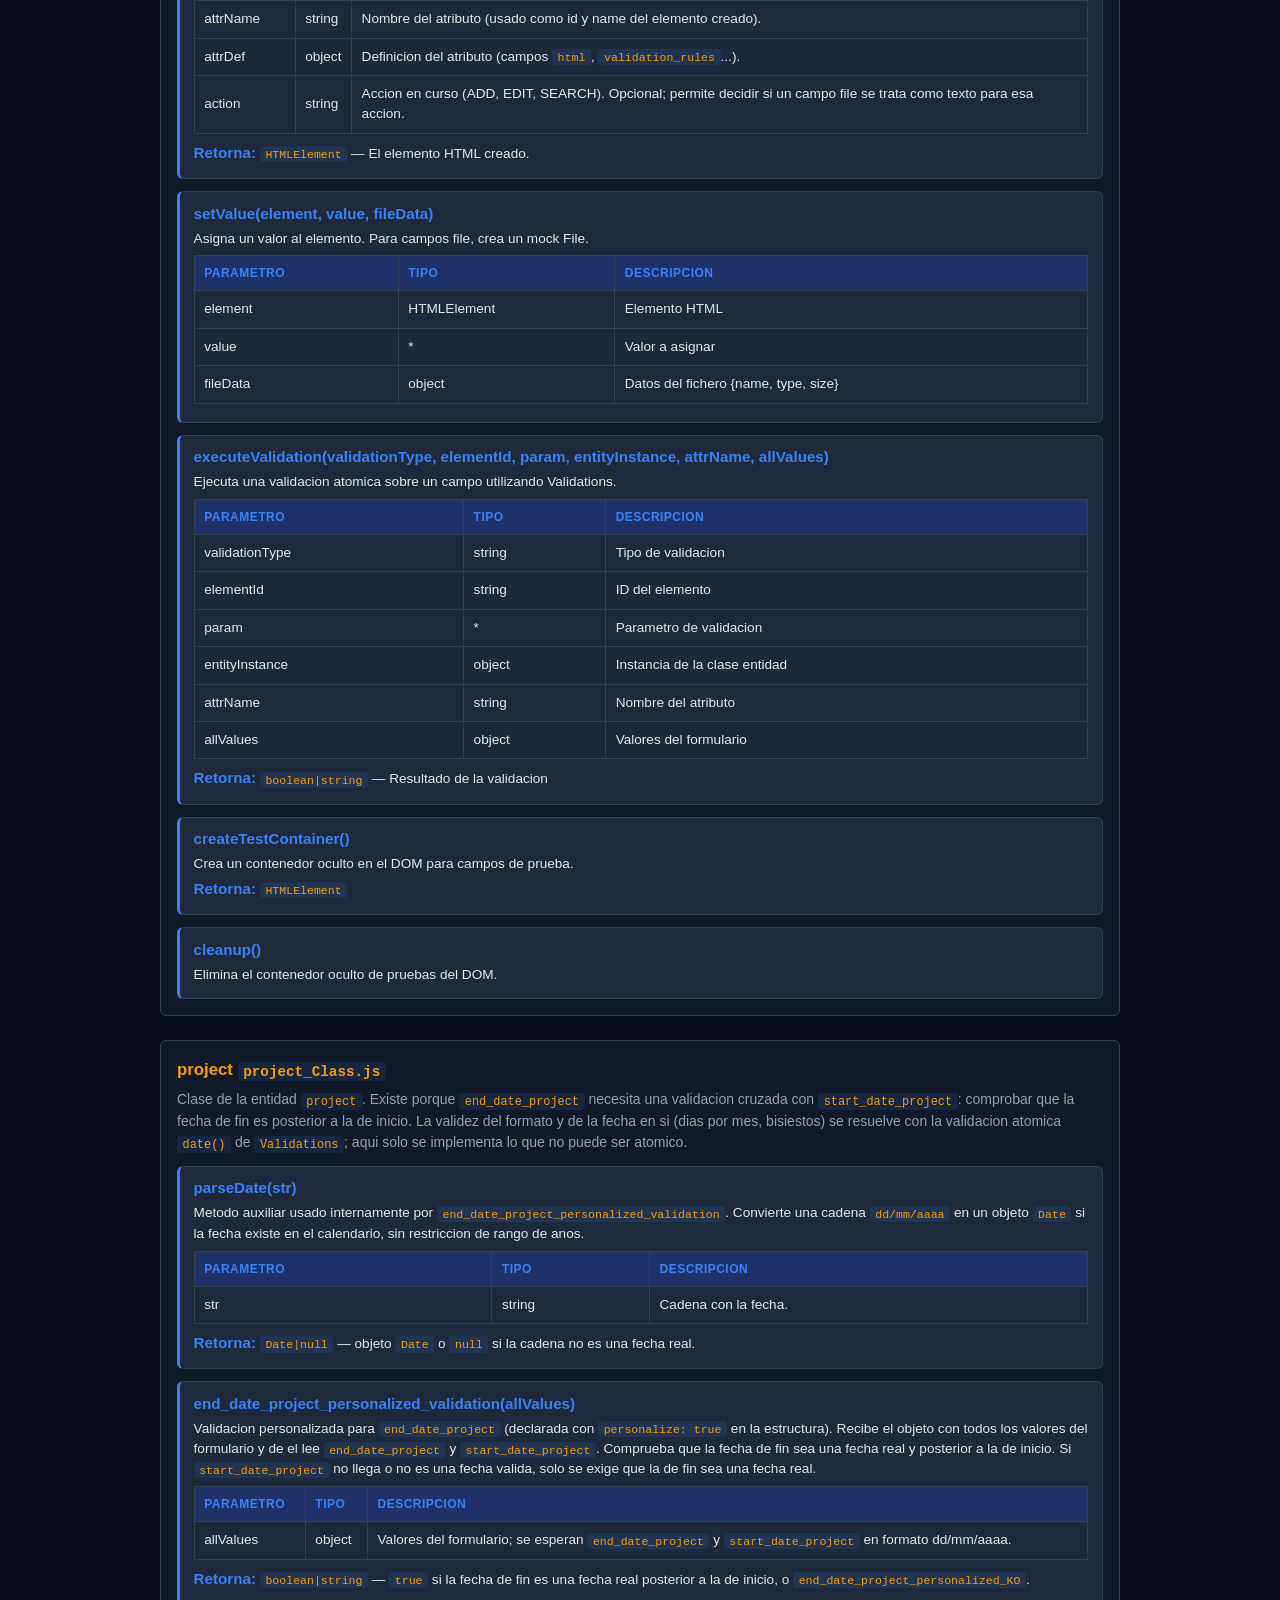
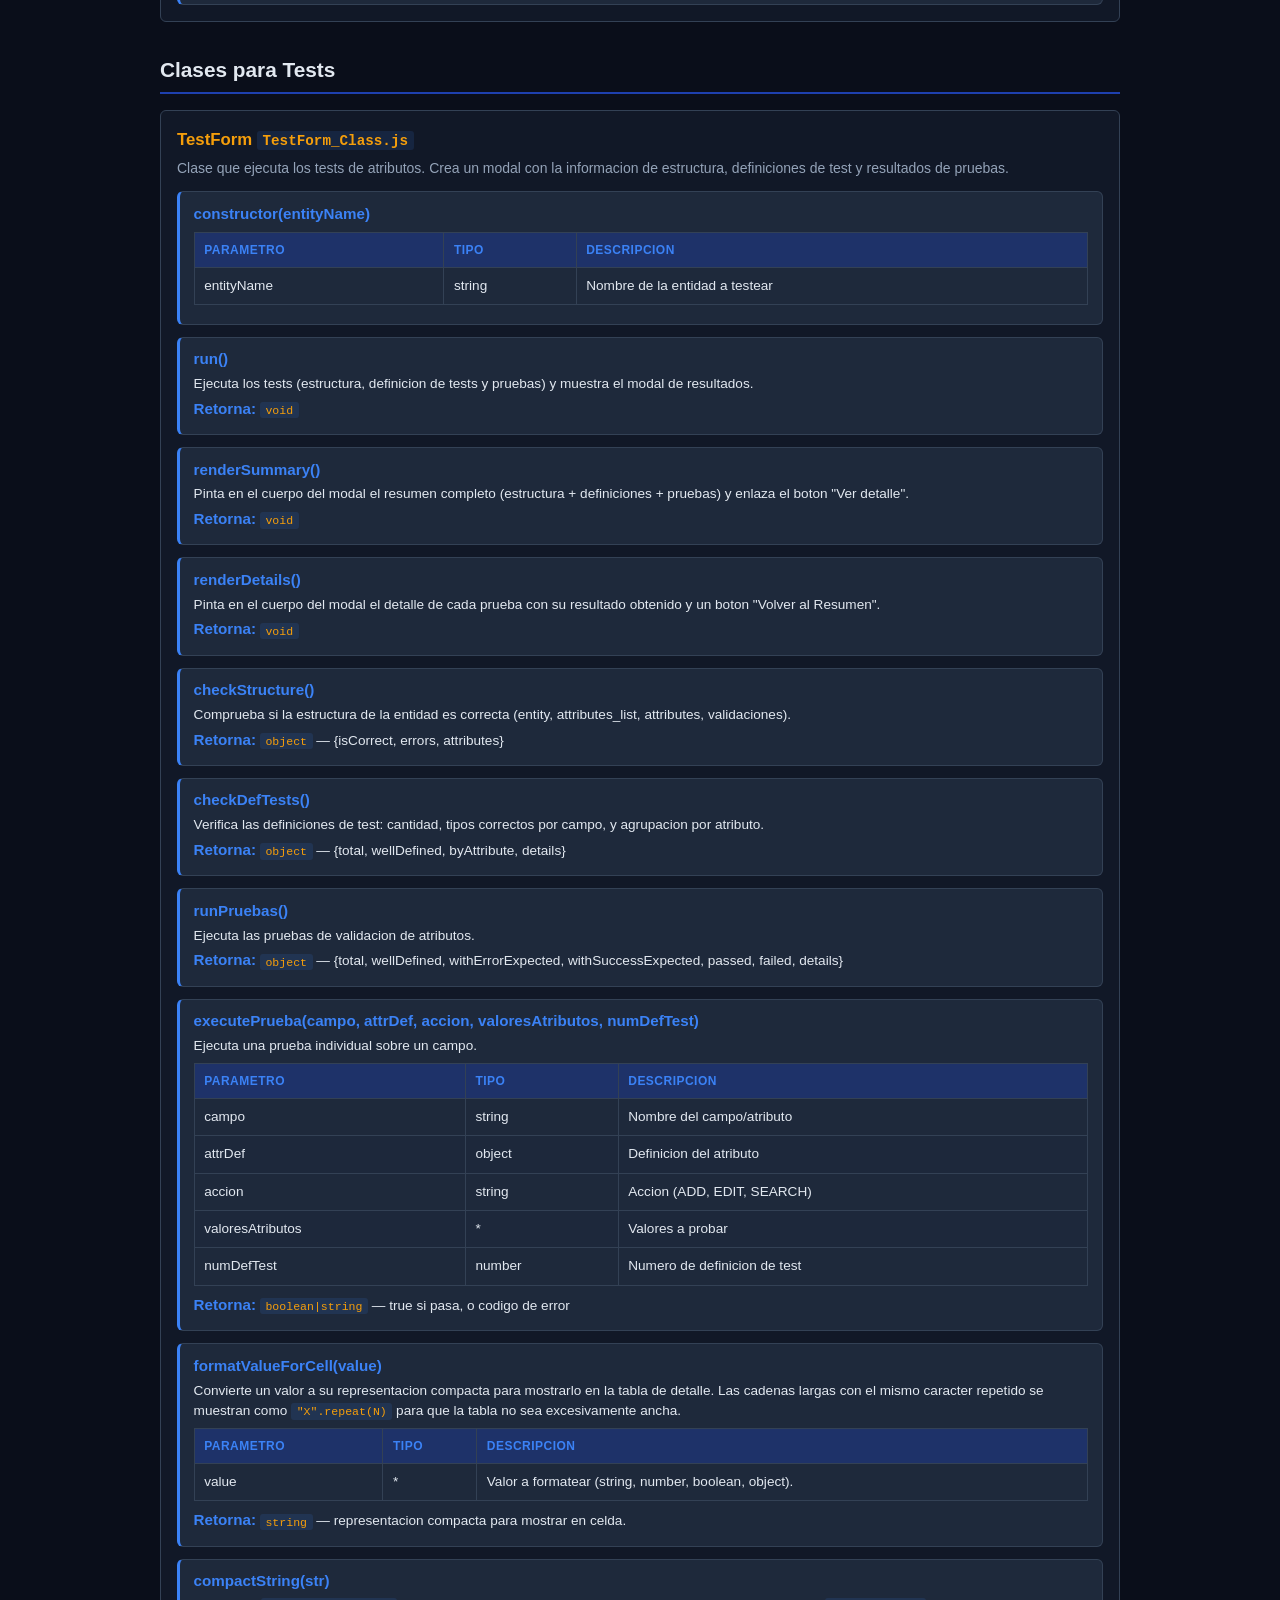
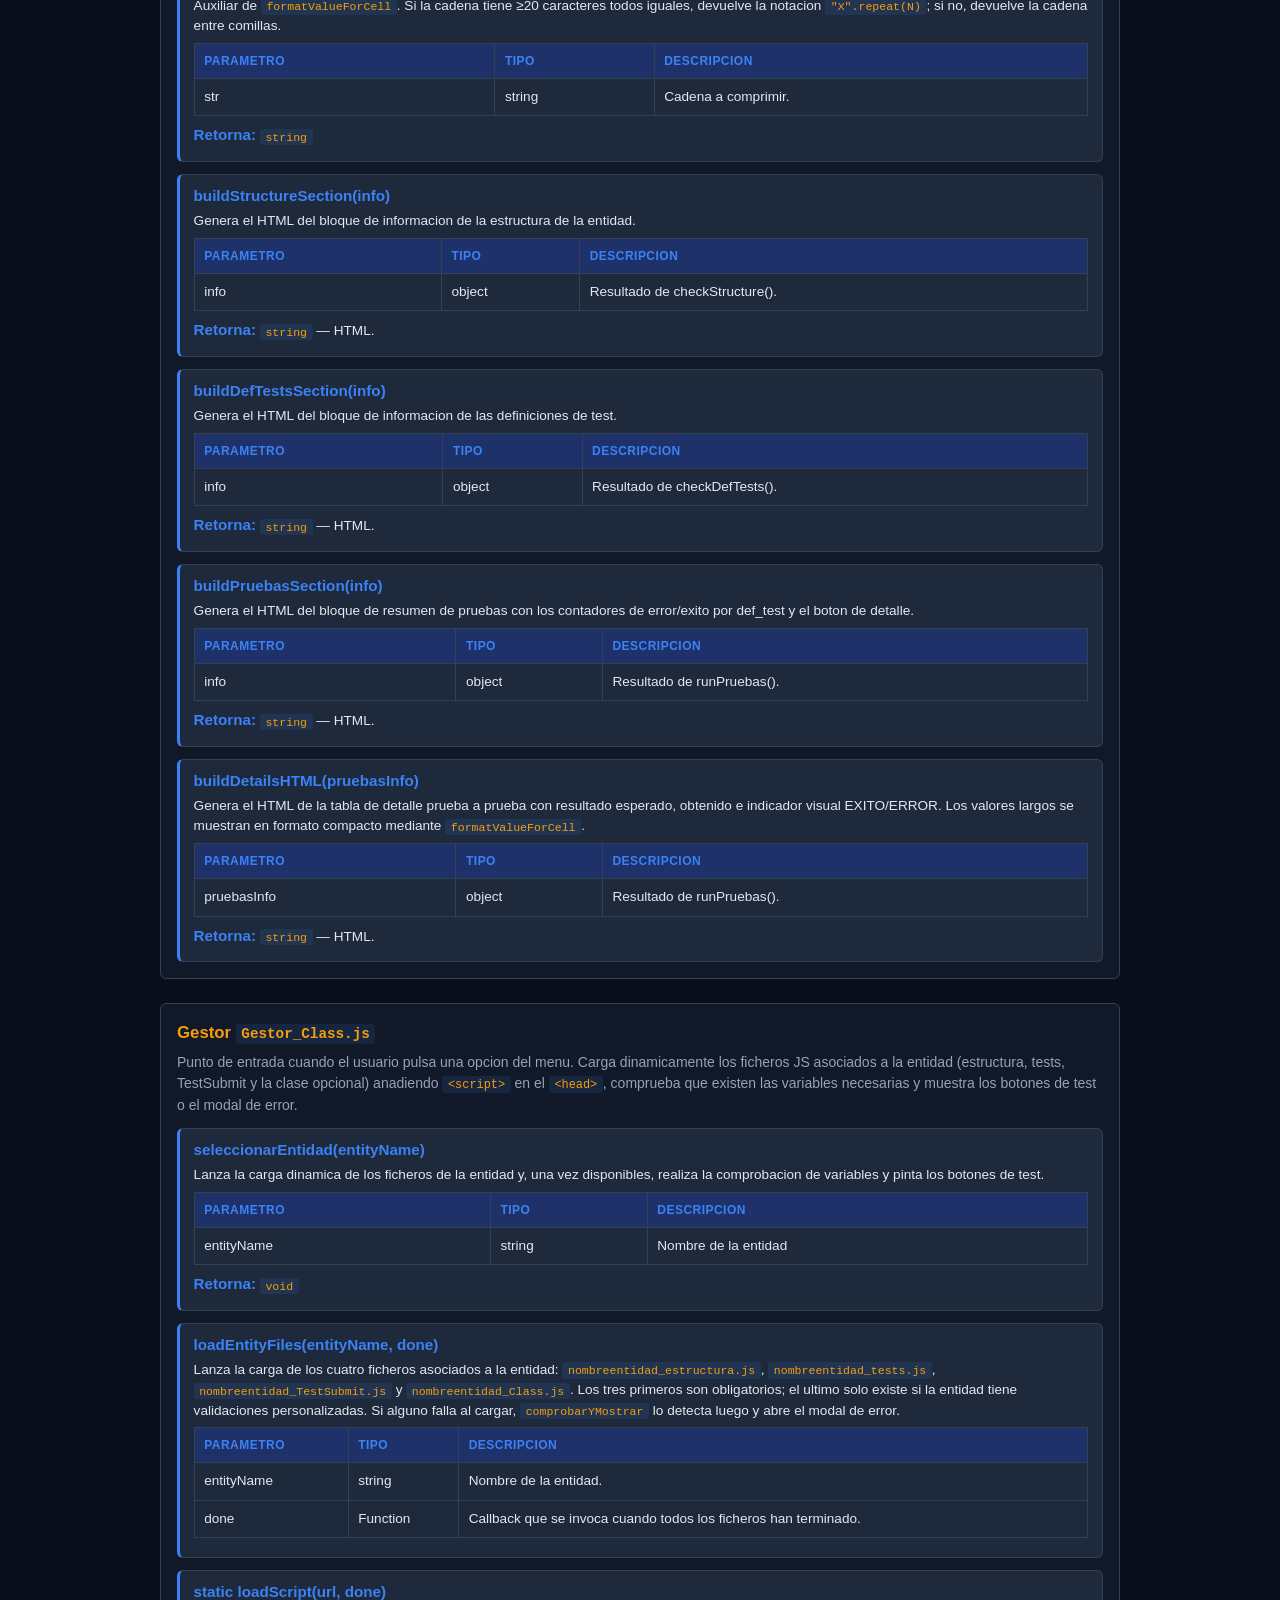
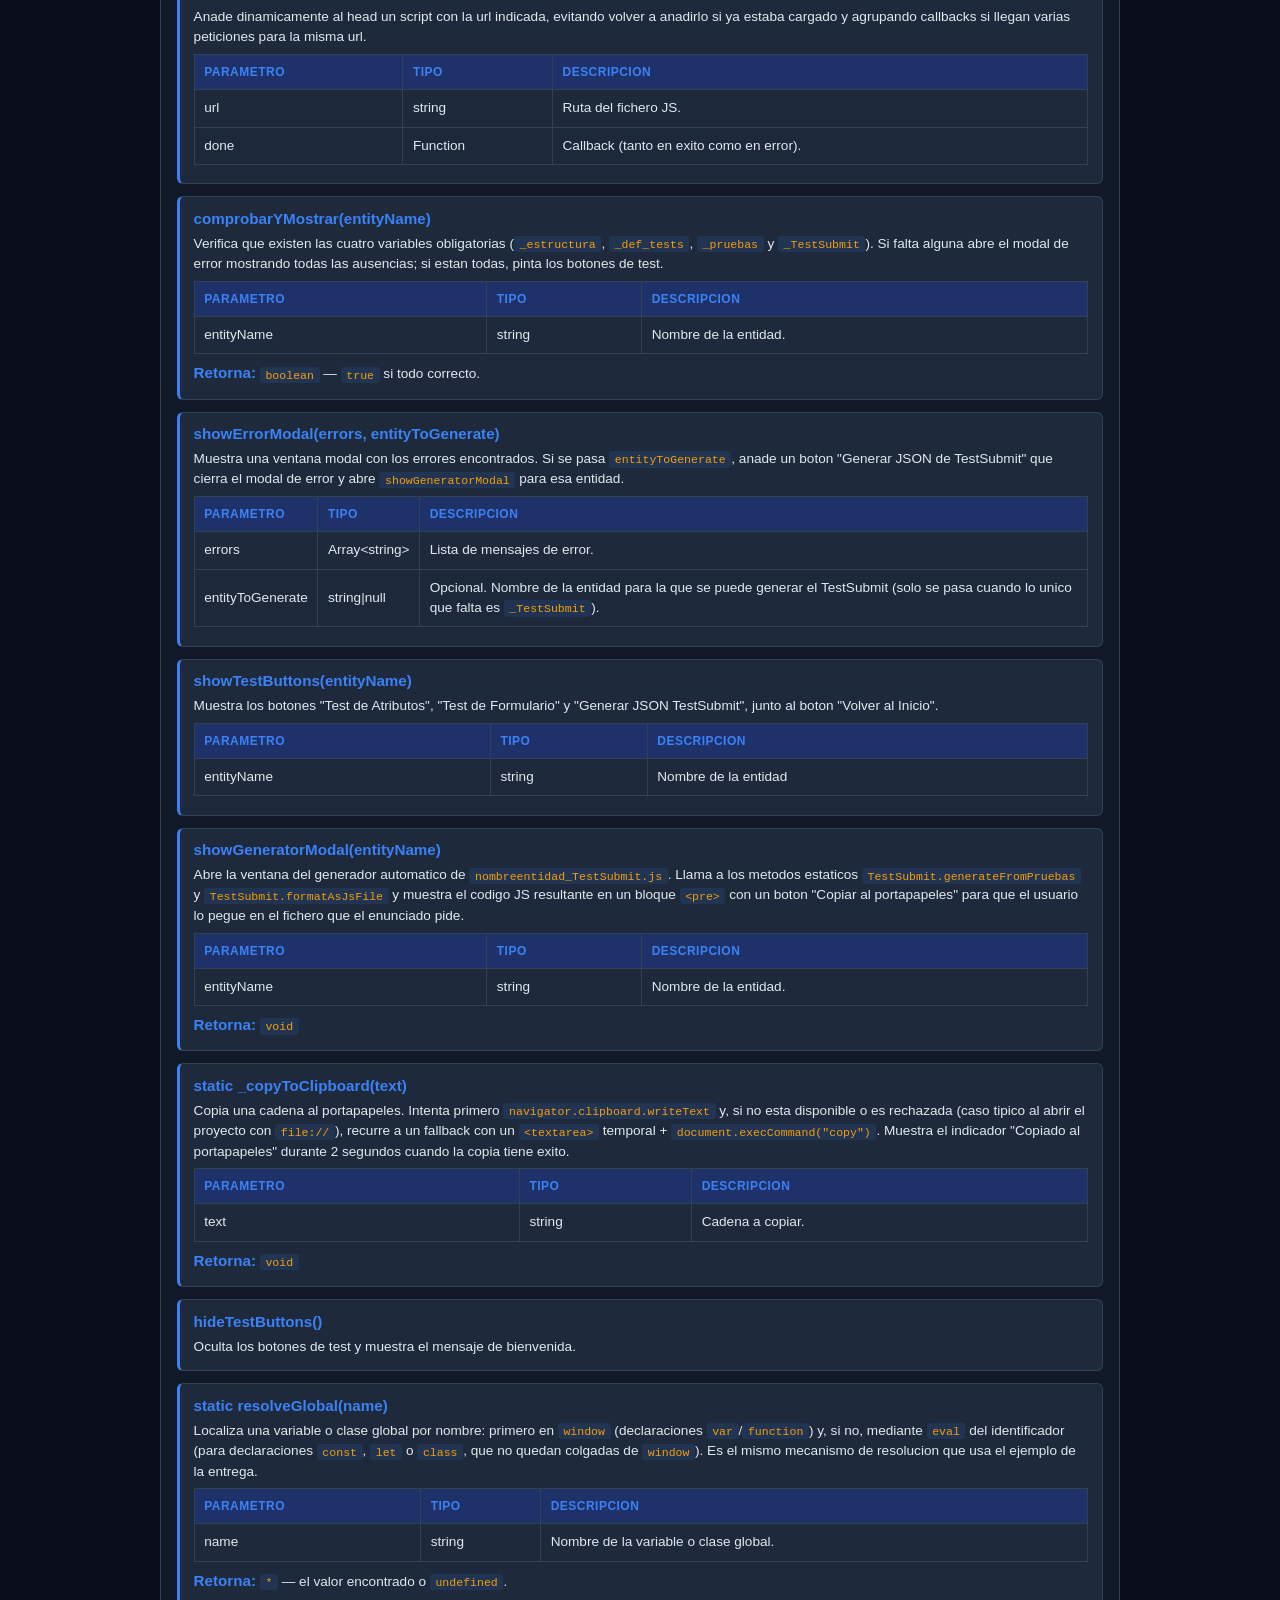
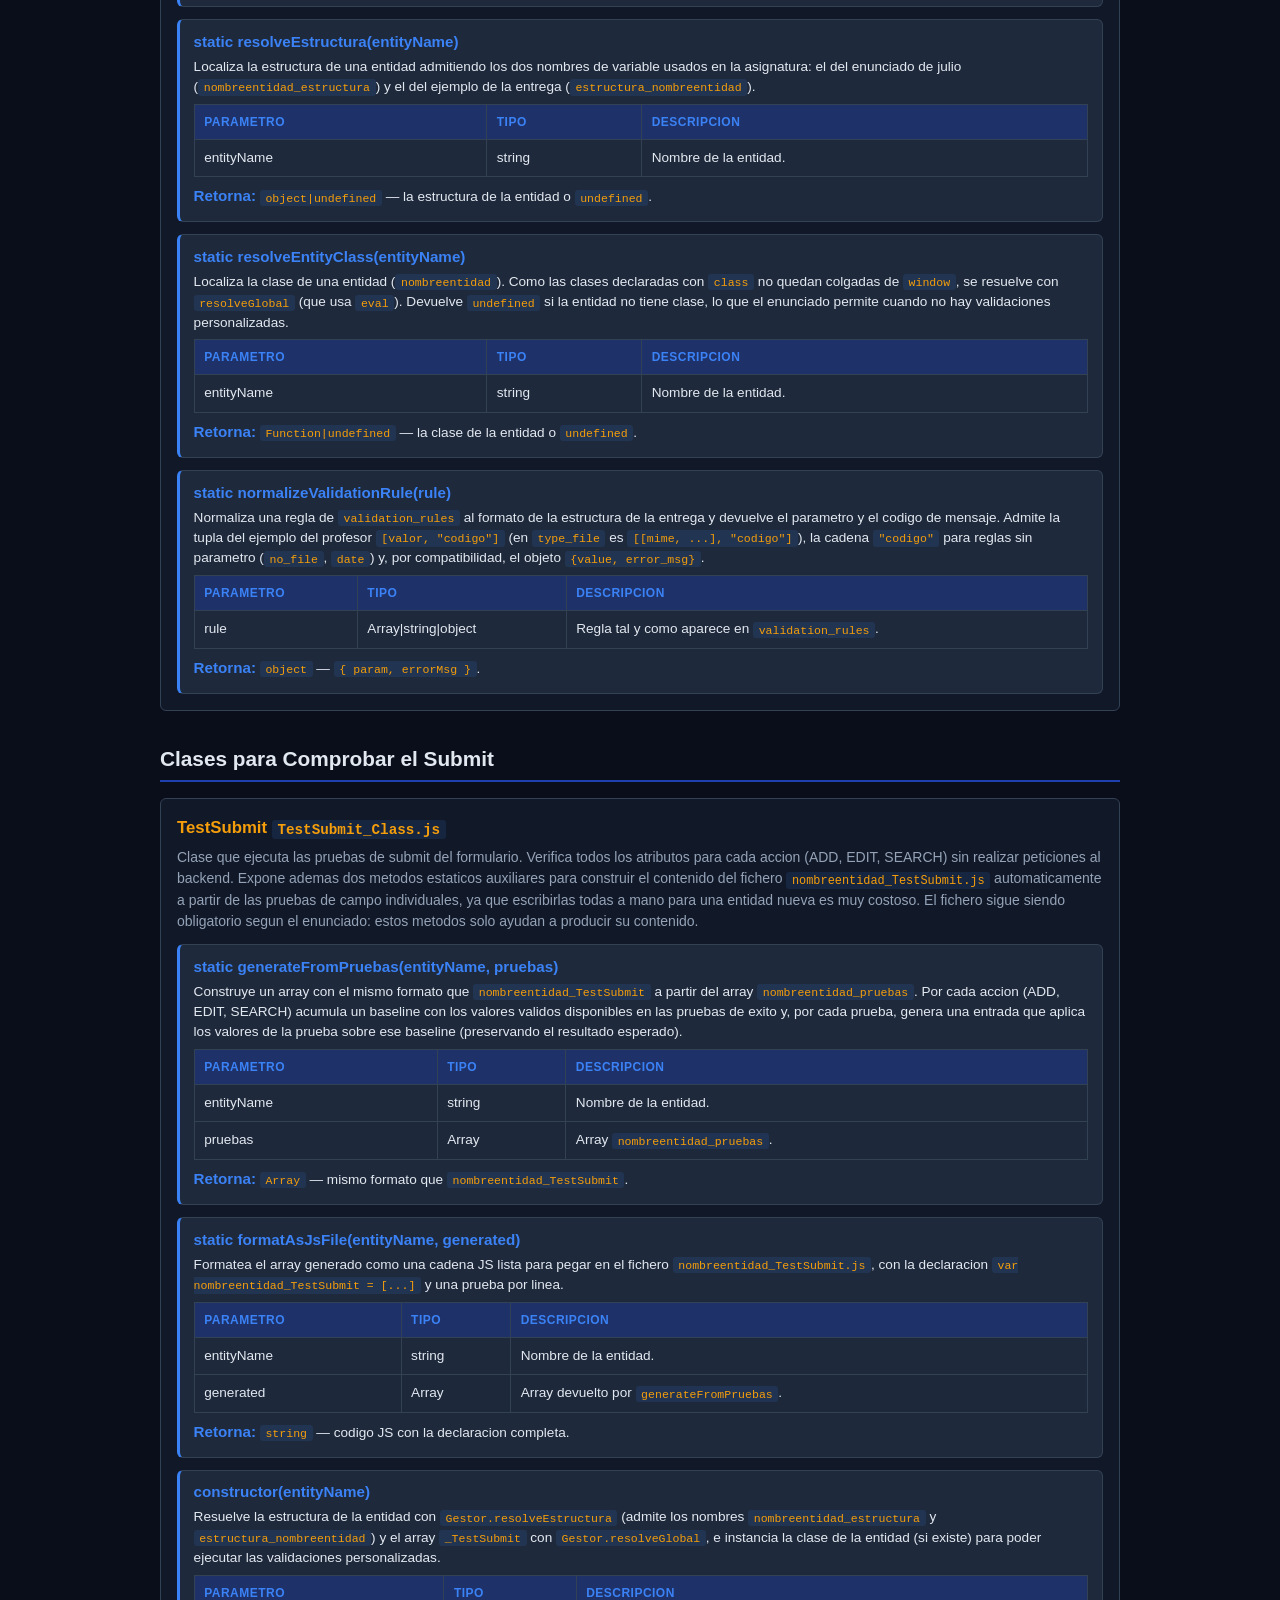
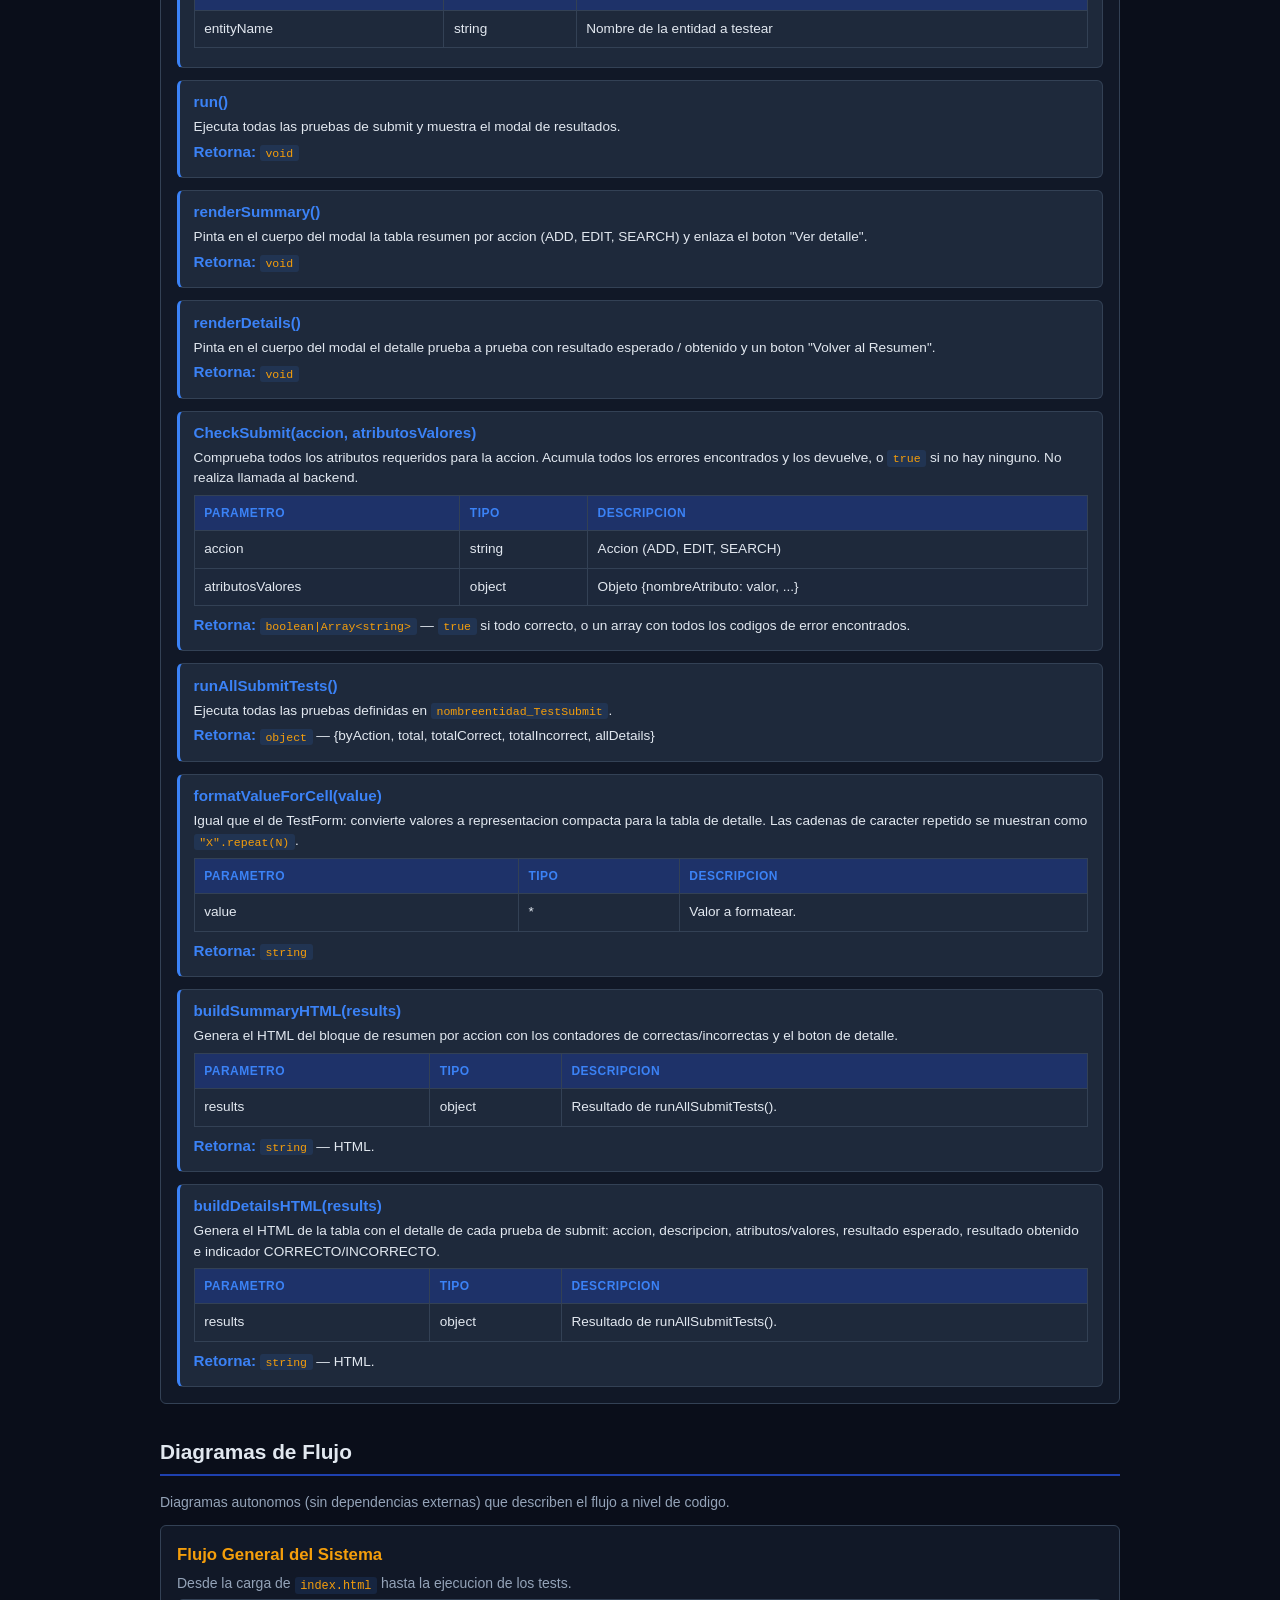
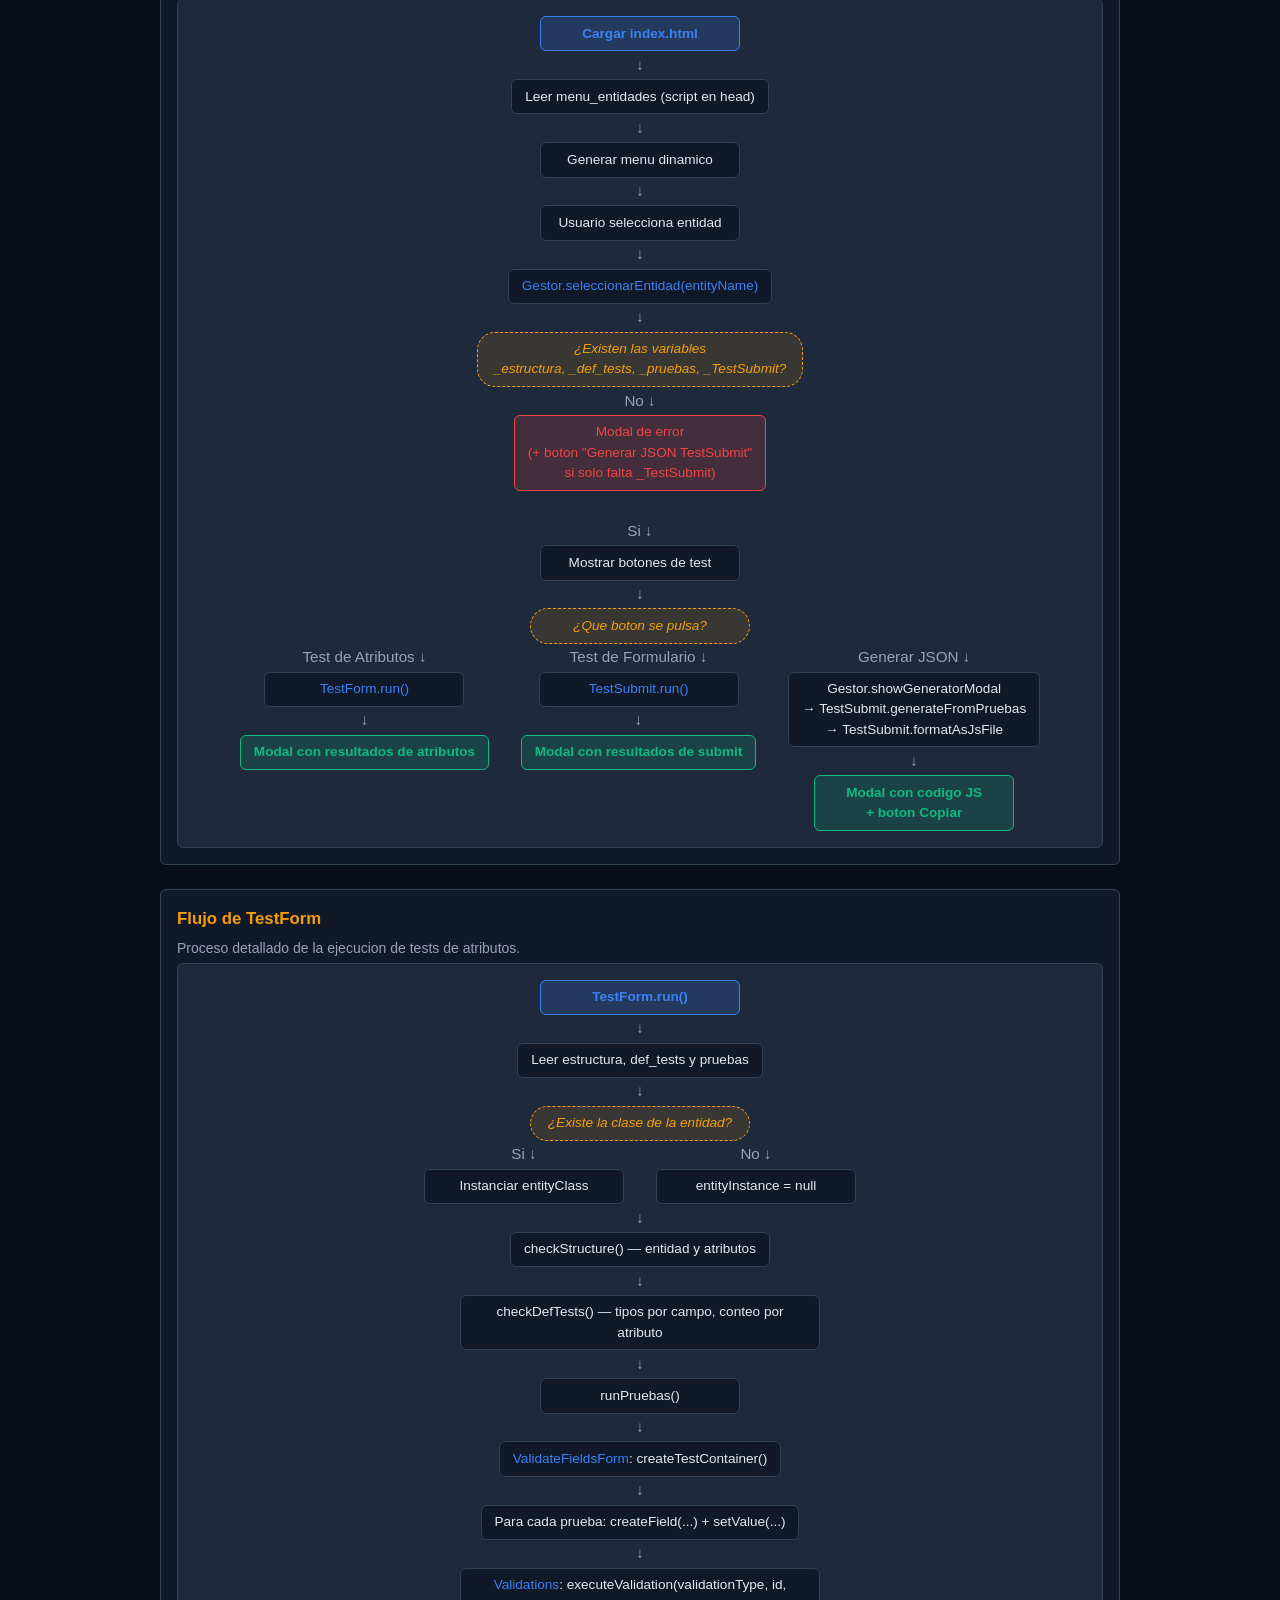
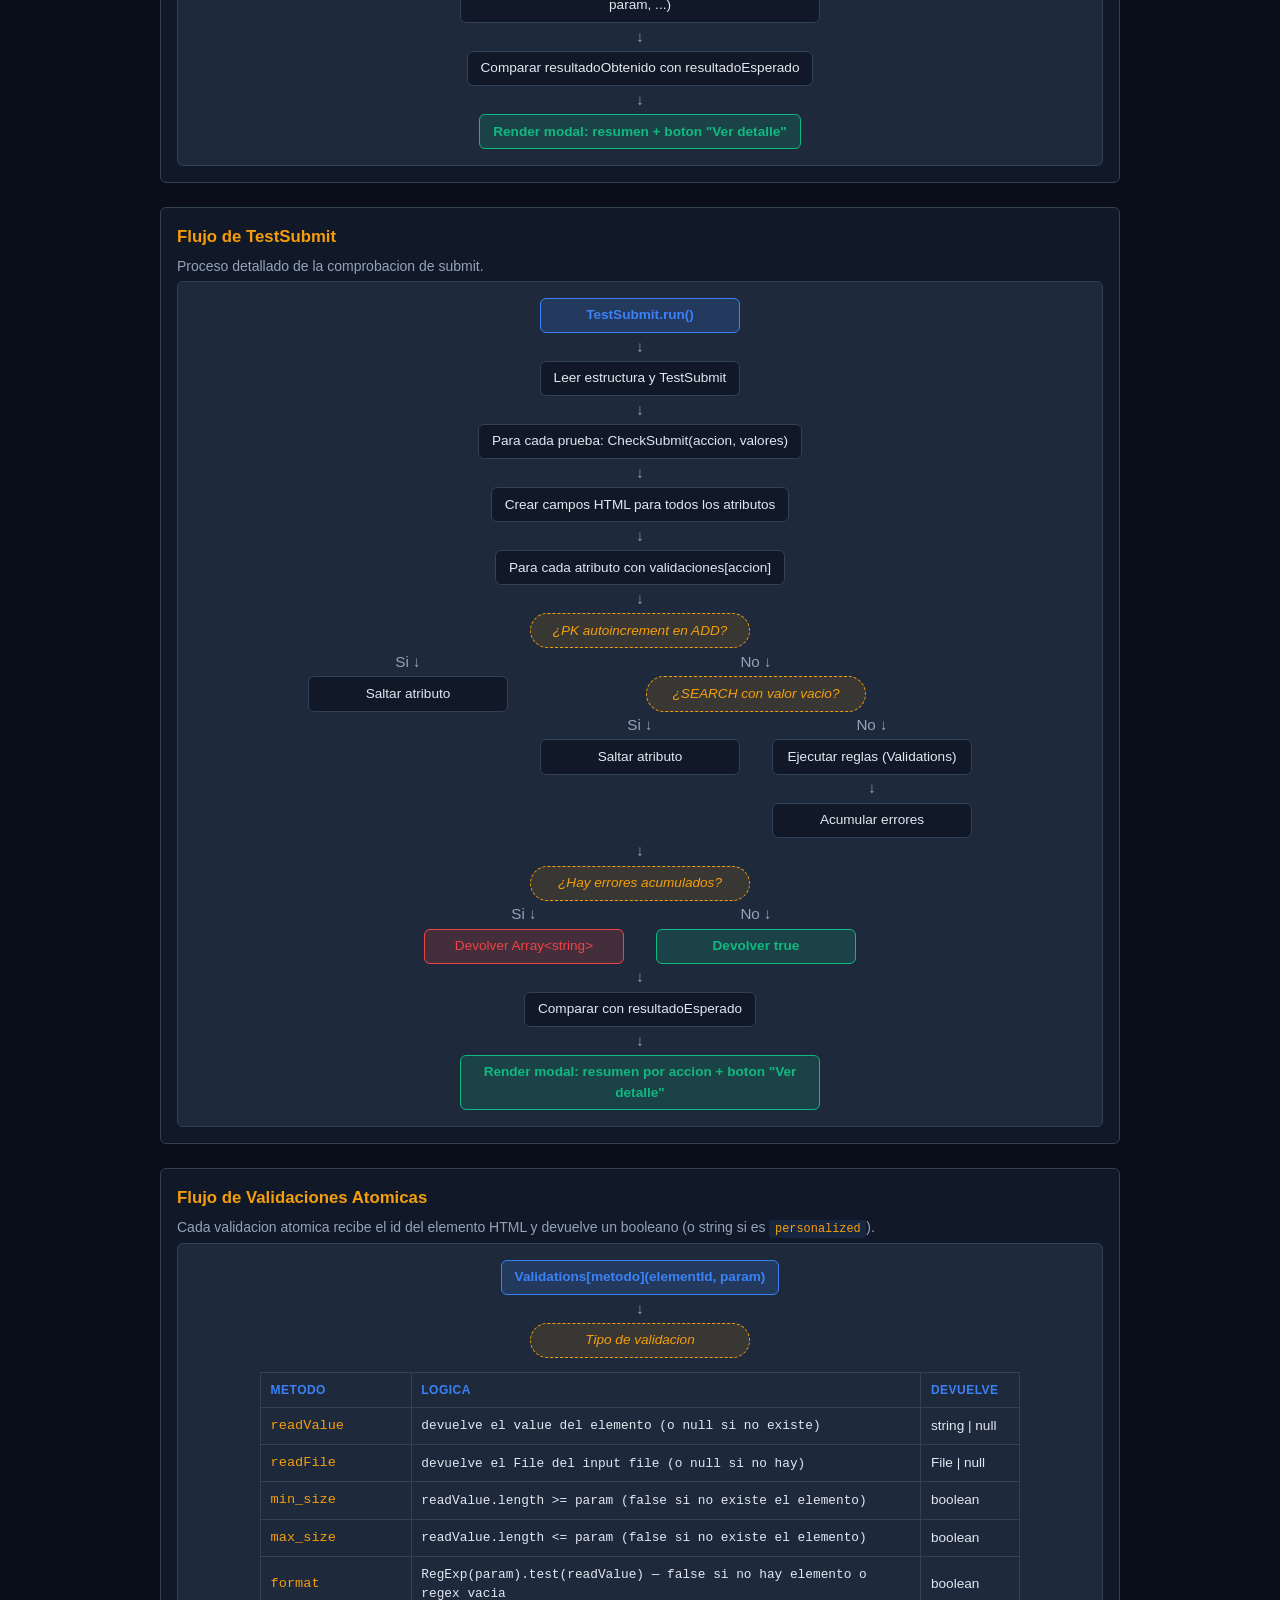
==== commit 4e009bd7: "tercera correc" ====
--- a/CODIGO/API.html
+++ b/CODIGO/API.html
@@ -159,14 +159,13 @@
                 </div>
 
                 <div class="api-method">
-                    <strong>personalized(elementId, entityInstance, attrName, allValues)</strong>
-                    <p>Ejecuta una validacion personalizada definida en la clase de la entidad. Invoca el metodo <code>nombreAtributo_personalized_validation(value, allValues)</code> sobre <code>entityInstance</code>.</p>
-                    <table class="api-param-table">
-                        <thead><tr><th>Parametro</th><th>Tipo</th><th>Descripcion</th></tr></thead>
-                        <tbody>
-                            <tr><td>elementId</td><td>string</td><td>ID del elemento HTML</td></tr>
+                    <strong>personalized(elementId, entityInstance, allValues)</strong>
+                    <p>Ejecuta la validacion personalizada de un atributo que en la estructura lleva <code>personalize: true</code>. Tal como indica el enunciado, el metodo a invocar se deriva del nombre del atributo: <code>&lt;atributo&gt;_personalized_validation()</code>, y se le pasa el objeto <code>allValues</code> con todos los valores del formulario para permitir validaciones cruzadas. Si la entidad no tiene clase o el metodo no existe devuelve <code>true</code> (el enunciado permite que no exista clase cuando no hay validaciones personalizadas).</p>
+                    <table class="api-param-table">
+                        <thead><tr><th>Parametro</th><th>Tipo</th><th>Descripcion</th></tr></thead>
+                        <tbody>
+                            <tr><td>elementId</td><td>string</td><td>ID/nombre del atributo; de el se deriva el metodo <code>&lt;atributo&gt;_personalized_validation</code></td></tr>
                             <tr><td>entityInstance</td><td>object</td><td>Instancia de la clase de la entidad</td></tr>
-                            <tr><td>attrName</td><td>string</td><td>Nombre del atributo</td></tr>
                             <tr><td>allValues</td><td>object</td><td>Todos los valores del formulario</td></tr>
                         </tbody>
                     </table>
@@ -185,7 +184,7 @@
                         <thead><tr><th>Parametro</th><th>Tipo</th><th>Descripcion</th></tr></thead>
                         <tbody>
                             <tr><td>attrName</td><td>string</td><td>Nombre del atributo (usado como id y name del elemento creado).</td></tr>
-                            <tr><td>attrDef</td><td>object</td><td>Definicion del atributo (campos <code>html</code>, <code>validations</code>...).</td></tr>
+                            <tr><td>attrDef</td><td>object</td><td>Definicion del atributo (campos <code>html</code>, <code>validation_rules</code>...).</td></tr>
                             <tr><td>action</td><td>string</td><td>Accion en curso (ADD, EDIT, SEARCH). Opcional; permite decidir si un campo file se trata como texto para esa accion.</td></tr>
                         </tbody>
                     </table>
@@ -251,16 +250,15 @@
                 </div>
 
                 <div class="api-method">
-                    <strong>end_date_project_personalized_validation(value, allValues)</strong>
-                    <p>Validacion personalizada para <code>end_date_project</code>. Comprueba que la fecha de fin sea posterior a la fecha de inicio. La validez de la fecha como tal (dias por mes, bisiestos) la garantiza la validacion atomica <code>date()</code>, que se ejecuta antes en la cadena de validaciones de la estructura.</p>
-                    <table class="api-param-table">
-                        <thead><tr><th>Parametro</th><th>Tipo</th><th>Descripcion</th></tr></thead>
-                        <tbody>
-                            <tr><td>value</td><td>string</td><td>Valor de la fecha de fin en formato dd/mm/aaaa.</td></tr>
-                            <tr><td>allValues</td><td>object</td><td>Resto de valores del formulario; se espera <code>start_date_project</code>.</td></tr>
-                        </tbody>
-                    </table>
-                    <p><strong>Retorna:</strong> <code>boolean|string</code> &mdash; <code>true</code> si la fecha de fin es posterior a la de inicio, o <code>end_date_project_personalized_KO</code>.</p>
+                    <strong>end_date_project_personalized_validation(allValues)</strong>
+                    <p>Validacion personalizada para <code>end_date_project</code> (declarada con <code>personalize: true</code> en la estructura). Recibe el objeto con todos los valores del formulario y de el lee <code>end_date_project</code> y <code>start_date_project</code>. Comprueba que la fecha de fin sea una fecha real y posterior a la de inicio. Si <code>start_date_project</code> no llega o no es una fecha valida, solo se exige que la de fin sea una fecha real.</p>
+                    <table class="api-param-table">
+                        <thead><tr><th>Parametro</th><th>Tipo</th><th>Descripcion</th></tr></thead>
+                        <tbody>
+                            <tr><td>allValues</td><td>object</td><td>Valores del formulario; se esperan <code>end_date_project</code> y <code>start_date_project</code> en formato dd/mm/aaaa.</td></tr>
+                        </tbody>
+                    </table>
+                    <p><strong>Retorna:</strong> <code>boolean|string</code> &mdash; <code>true</code> si la fecha de fin es una fecha real posterior a la de inicio, o <code>end_date_project_personalized_KO</code>.</p>
                 </div>
             </div>
         </div>
@@ -498,6 +496,54 @@
                     <strong>hideTestButtons()</strong>
                     <p>Oculta los botones de test y muestra el mensaje de bienvenida.</p>
                 </div>
+
+                <div class="api-method">
+                    <strong>static resolveGlobal(name)</strong>
+                    <p>Localiza una variable o clase global por nombre: primero en <code>window</code> (declaraciones <code>var</code>/<code>function</code>) y, si no, mediante <code>eval</code> del identificador (para declaraciones <code>const</code>, <code>let</code> o <code>class</code>, que no quedan colgadas de <code>window</code>). Es el mismo mecanismo de resolucion que usa el ejemplo de la entrega.</p>
+                    <table class="api-param-table">
+                        <thead><tr><th>Parametro</th><th>Tipo</th><th>Descripcion</th></tr></thead>
+                        <tbody>
+                            <tr><td>name</td><td>string</td><td>Nombre de la variable o clase global.</td></tr>
+                        </tbody>
+                    </table>
+                    <p><strong>Retorna:</strong> <code>*</code> &mdash; el valor encontrado o <code>undefined</code>.</p>
+                </div>
+
+                <div class="api-method">
+                    <strong>static resolveEstructura(entityName)</strong>
+                    <p>Localiza la estructura de una entidad admitiendo los dos nombres de variable usados en la asignatura: el del enunciado de julio (<code>nombreentidad_estructura</code>) y el del ejemplo de la entrega (<code>estructura_nombreentidad</code>).</p>
+                    <table class="api-param-table">
+                        <thead><tr><th>Parametro</th><th>Tipo</th><th>Descripcion</th></tr></thead>
+                        <tbody>
+                            <tr><td>entityName</td><td>string</td><td>Nombre de la entidad.</td></tr>
+                        </tbody>
+                    </table>
+                    <p><strong>Retorna:</strong> <code>object|undefined</code> &mdash; la estructura de la entidad o <code>undefined</code>.</p>
+                </div>
+
+                <div class="api-method">
+                    <strong>static resolveEntityClass(entityName)</strong>
+                    <p>Localiza la clase de una entidad (<code>nombreentidad</code>). Como las clases declaradas con <code>class</code> no quedan colgadas de <code>window</code>, se resuelve con <code>resolveGlobal</code> (que usa <code>eval</code>). Devuelve <code>undefined</code> si la entidad no tiene clase, lo que el enunciado permite cuando no hay validaciones personalizadas.</p>
+                    <table class="api-param-table">
+                        <thead><tr><th>Parametro</th><th>Tipo</th><th>Descripcion</th></tr></thead>
+                        <tbody>
+                            <tr><td>entityName</td><td>string</td><td>Nombre de la entidad.</td></tr>
+                        </tbody>
+                    </table>
+                    <p><strong>Retorna:</strong> <code>Function|undefined</code> &mdash; la clase de la entidad o <code>undefined</code>.</p>
+                </div>
+
+                <div class="api-method">
+                    <strong>static normalizeValidationRule(rule)</strong>
+                    <p>Normaliza una regla de <code>validation_rules</code> al formato de la estructura de la entrega y devuelve el parametro y el codigo de mensaje. Admite la tupla del ejemplo del profesor <code>[valor, "codigo"]</code> (en <code>type_file</code> es <code>[[mime, ...], "codigo"]</code>), la cadena <code>"codigo"</code> para reglas sin parametro (<code>no_file</code>, <code>date</code>) y, por compatibilidad, el objeto <code>{value, error_msg}</code>.</p>
+                    <table class="api-param-table">
+                        <thead><tr><th>Parametro</th><th>Tipo</th><th>Descripcion</th></tr></thead>
+                        <tbody>
+                            <tr><td>rule</td><td>Array|string|object</td><td>Regla tal y como aparece en <code>validation_rules</code>.</td></tr>
+                        </tbody>
+                    </table>
+                    <p><strong>Retorna:</strong> <code>object</code> &mdash; <code>{ param, errorMsg }</code>.</p>
+                </div>
             </div>
         </div>
 
@@ -536,7 +582,7 @@
 
                 <div class="api-method">
                     <strong>constructor(entityName)</strong>
-                    <p>Lee de <code>window</code> la estructura y el array <code>_TestSubmit</code> de la entidad, e instancia la clase de la entidad (si existe) para poder ejecutar las validaciones personalizadas.</p>
+                    <p>Resuelve la estructura de la entidad con <code>Gestor.resolveEstructura</code> (admite los nombres <code>nombreentidad_estructura</code> y <code>estructura_nombreentidad</code>) y el array <code>_TestSubmit</code> con <code>Gestor.resolveGlobal</code>, e instancia la clase de la entidad (si existe) para poder ejecutar las validaciones personalizadas.</p>
                     <table class="api-param-table">
                         <thead><tr><th>Parametro</th><th>Tipo</th><th>Descripcion</th></tr></thead>
                         <tbody>
@@ -780,11 +826,11 @@
                             <tr><td>max_size</td><td>readValue.length &lt;= param (false si no existe el elemento)</td><td>boolean</td></tr>
                             <tr><td>format</td><td>RegExp(param).test(readValue) &mdash; false si no hay elemento o regex vacia</td><td>boolean</td></tr>
                             <tr><td>date</td><td>parsea readValue como dd/mm/aaaa, comprueba dias por mes y bisiestos, sin restriccion de anos</td><td>boolean</td></tr>
-                            <tr><td>no_file</td><td>readFile !== null</td><td>boolean</td></tr>
-                            <tr><td>format_name_file</td><td>RegExp(param).test(readFile.name)</td><td>boolean</td></tr>
-                            <tr><td>type_file</td><td>param.indexOf(readFile.type) !== -1</td><td>boolean</td></tr>
-                            <tr><td>max_size_file</td><td>readFile.size &lt;= param</td><td>boolean</td></tr>
-                            <tr><td>personalized</td><td>entityInstance[attr + "_personalized_validation"](readValue, allValues)</td><td>boolean | string</td></tr>
+                            <tr><td>no_file</td><td>readValue !== "" (true si hay nombre de fichero; false si esta vacio o no existe)</td><td>boolean</td></tr>
+                            <tr><td>format_name_file</td><td>RegExp(param).test(readValue) &mdash; lee el nombre del fichero con readValue</td><td>boolean</td></tr>
+                            <tr><td>type_file</td><td>param.indexOf(readFile.type) !== -1 (necesita el objeto File)</td><td>boolean</td></tr>
+                            <tr><td>max_size_file</td><td>readFile.size &lt;= param (necesita el objeto File)</td><td>boolean</td></tr>
+                            <tr><td>personalized</td><td>deriva el metodo &lt;atributo&gt;_personalized_validation de la clase de la entidad y lo invoca con allValues</td><td>boolean | string</td></tr>
                         </tbody>
                     </table>
                 </div>
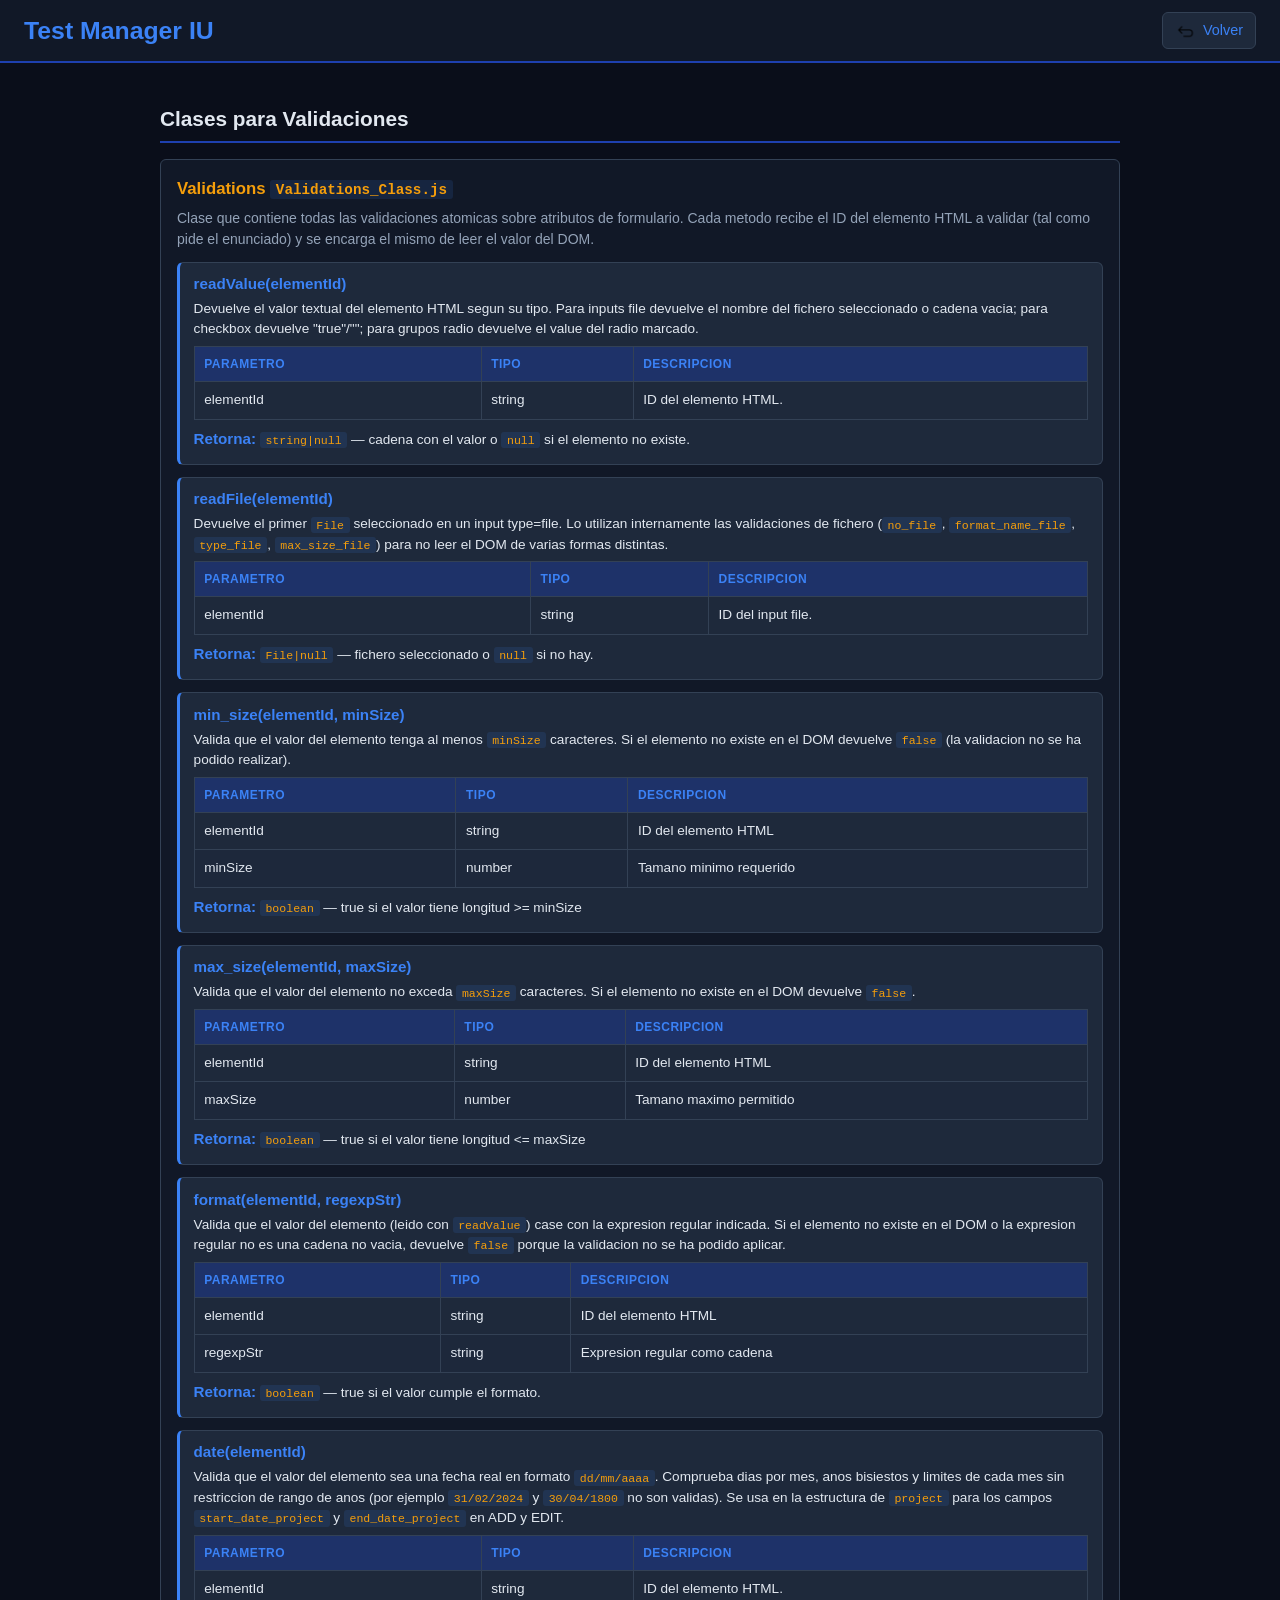
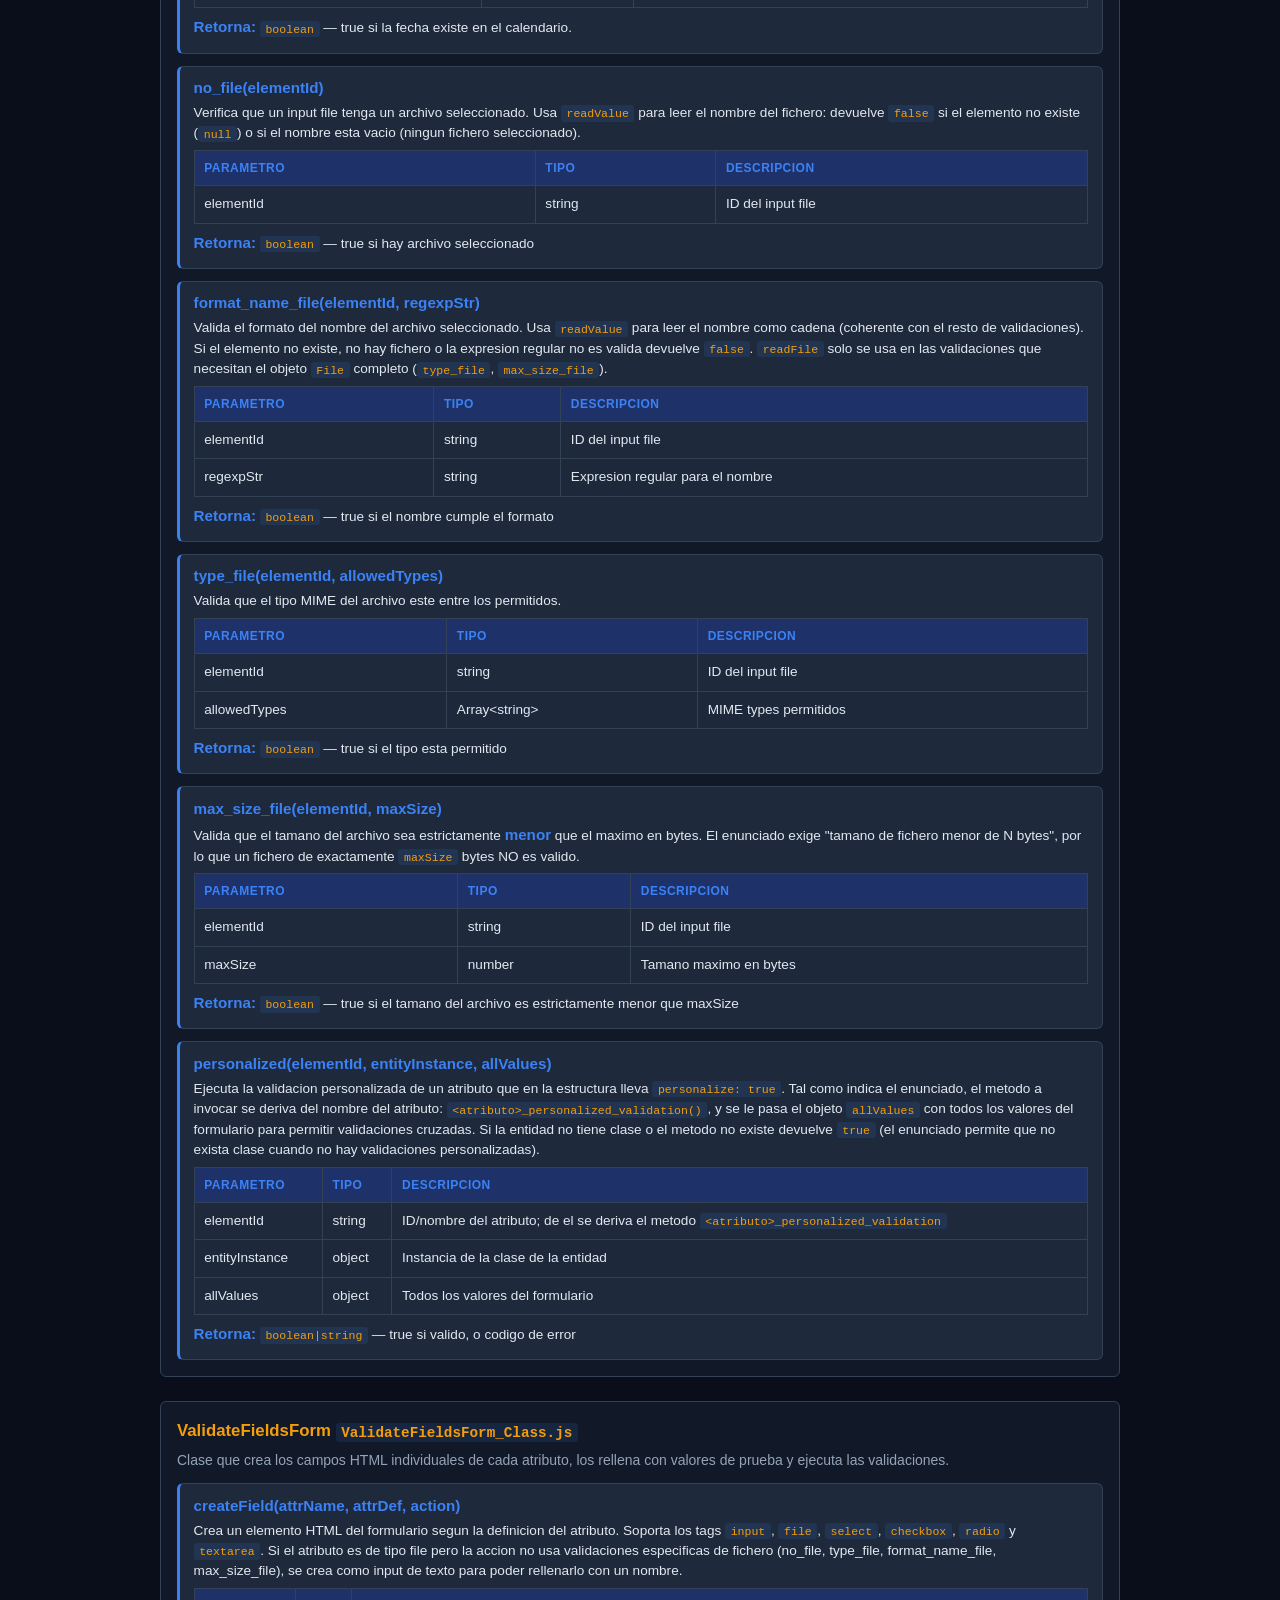
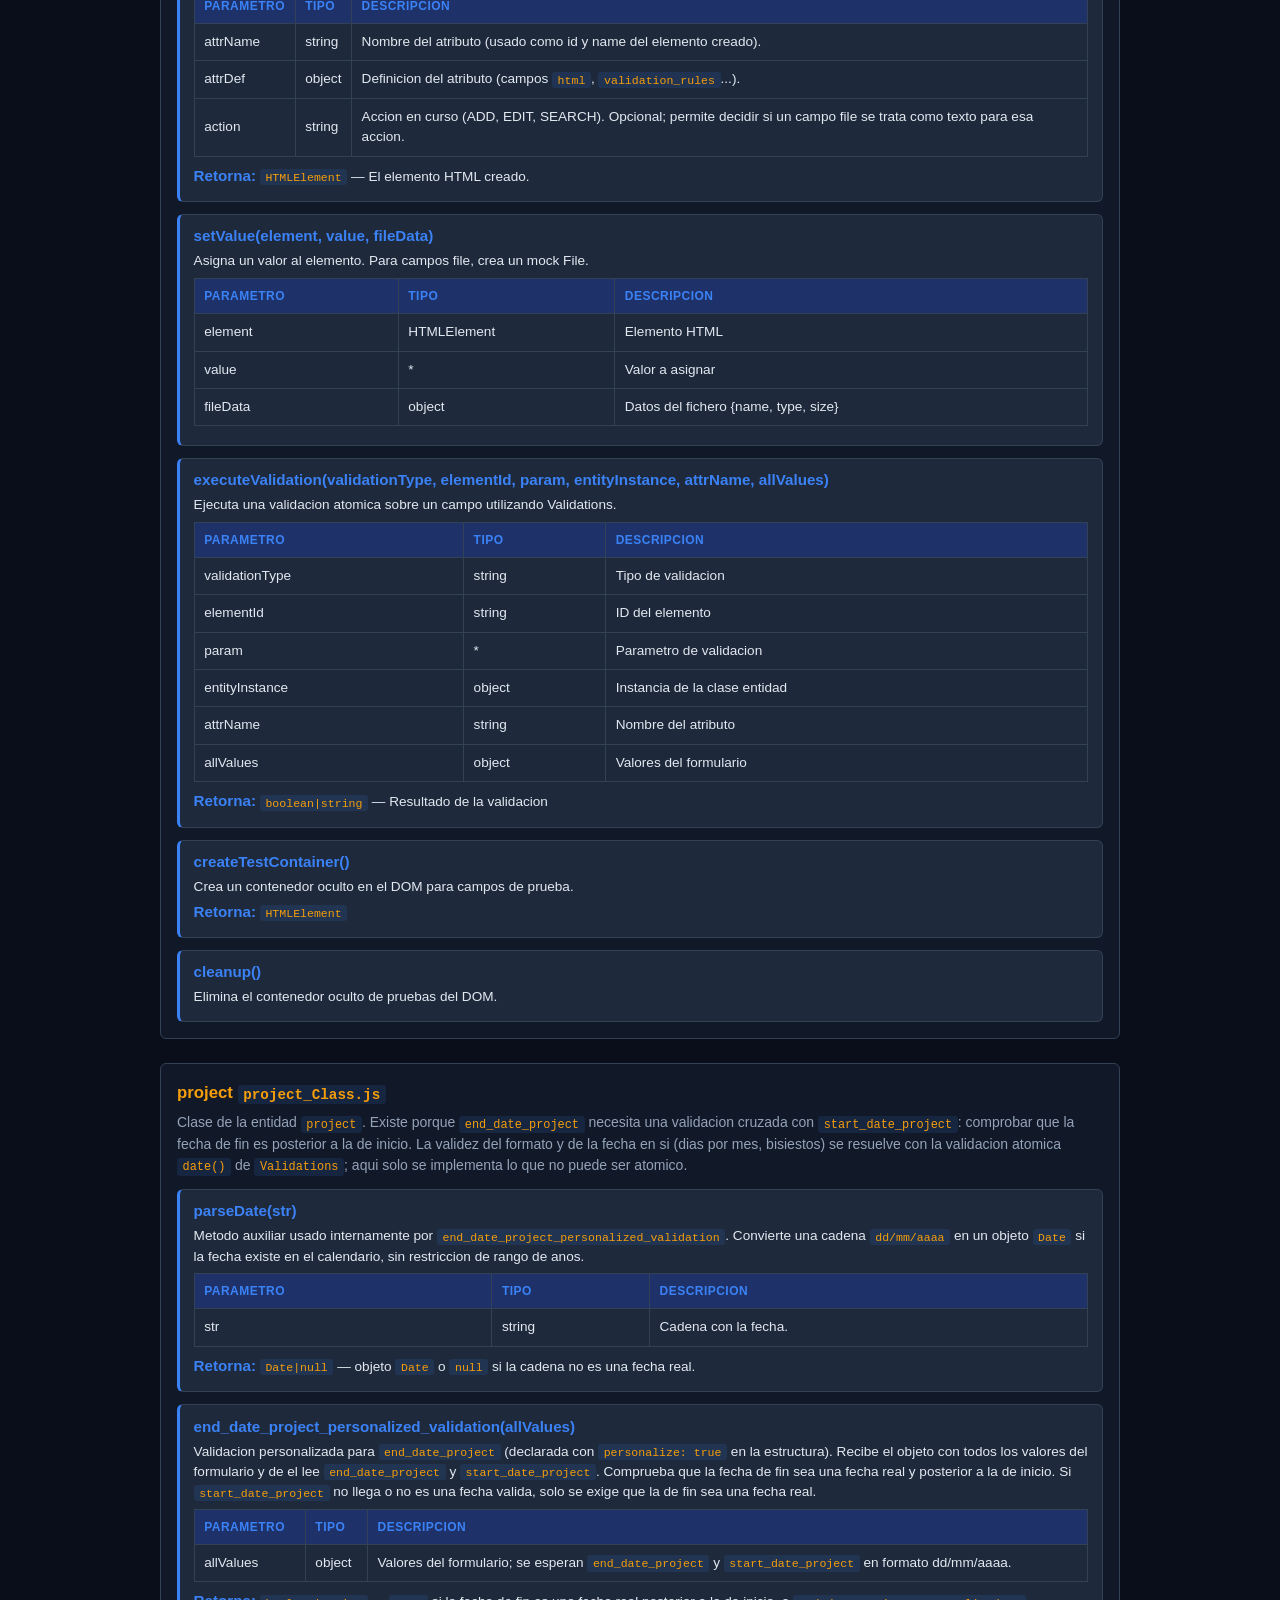
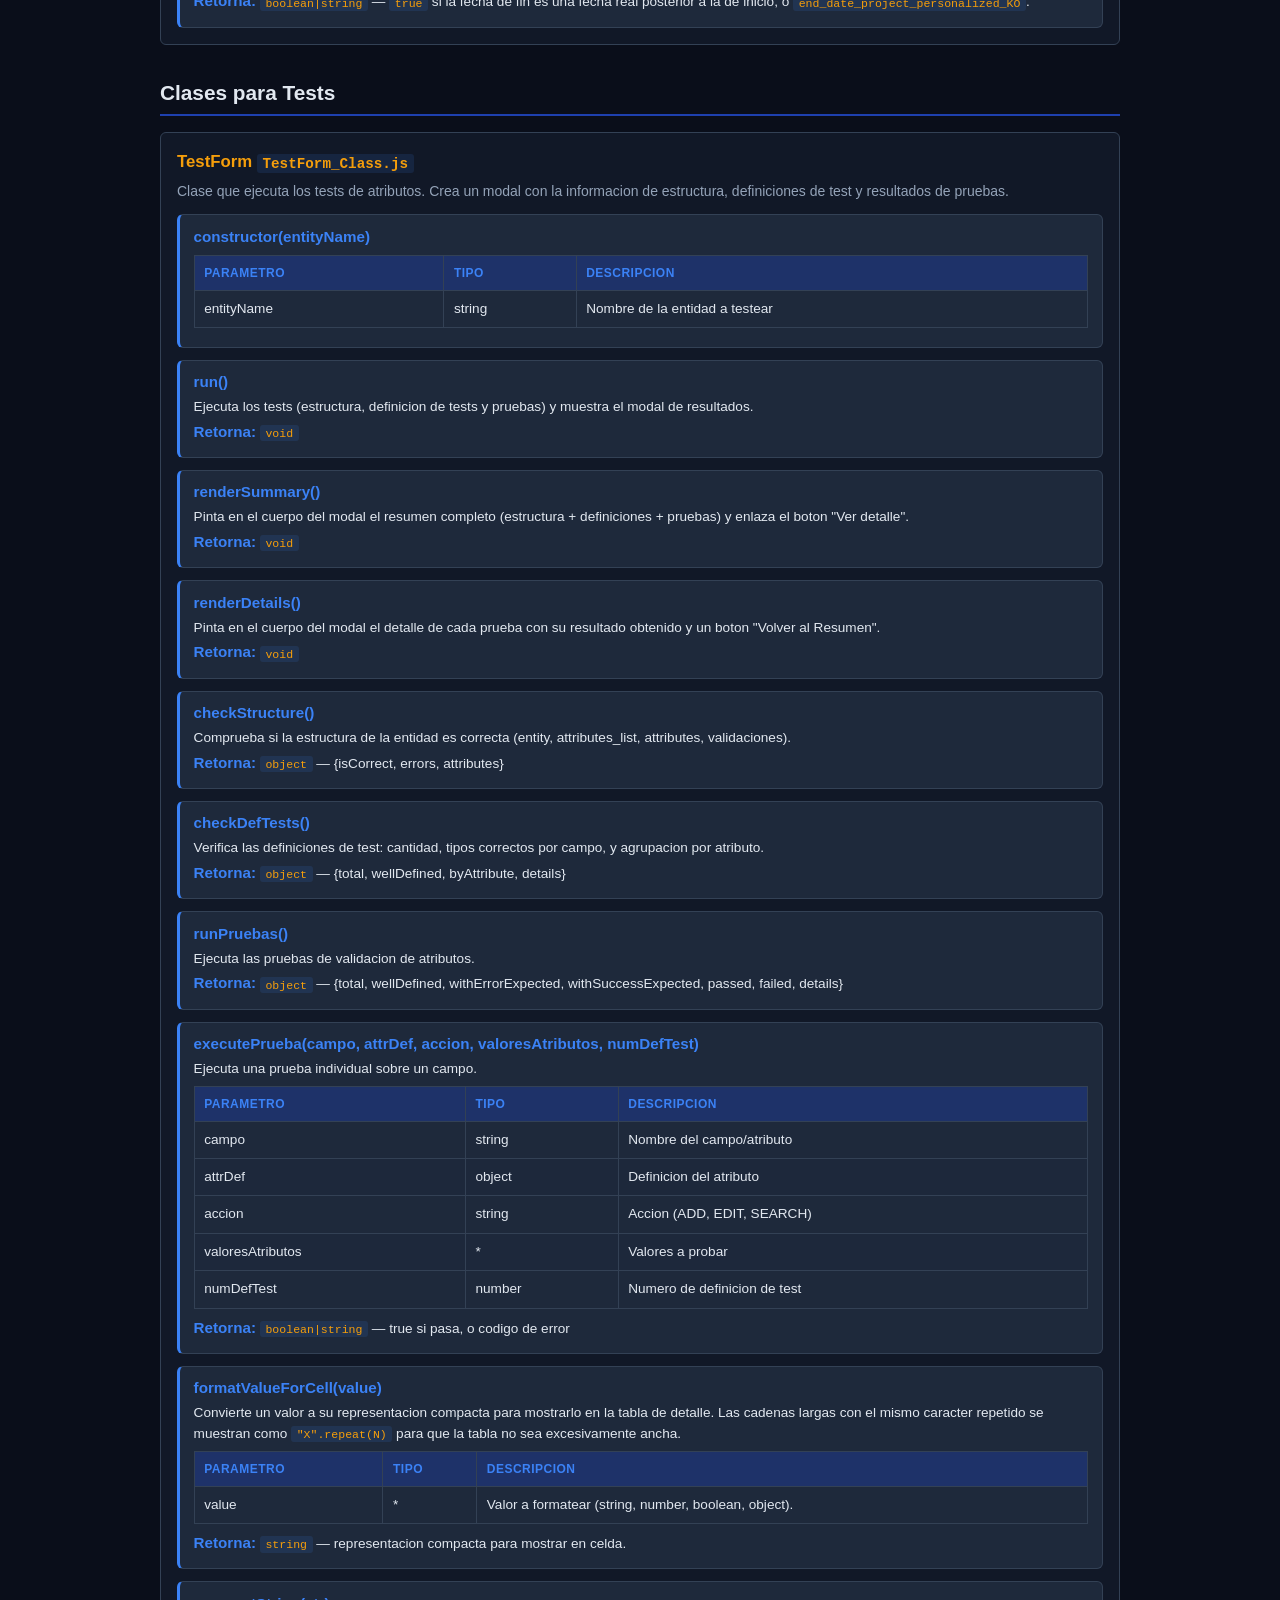
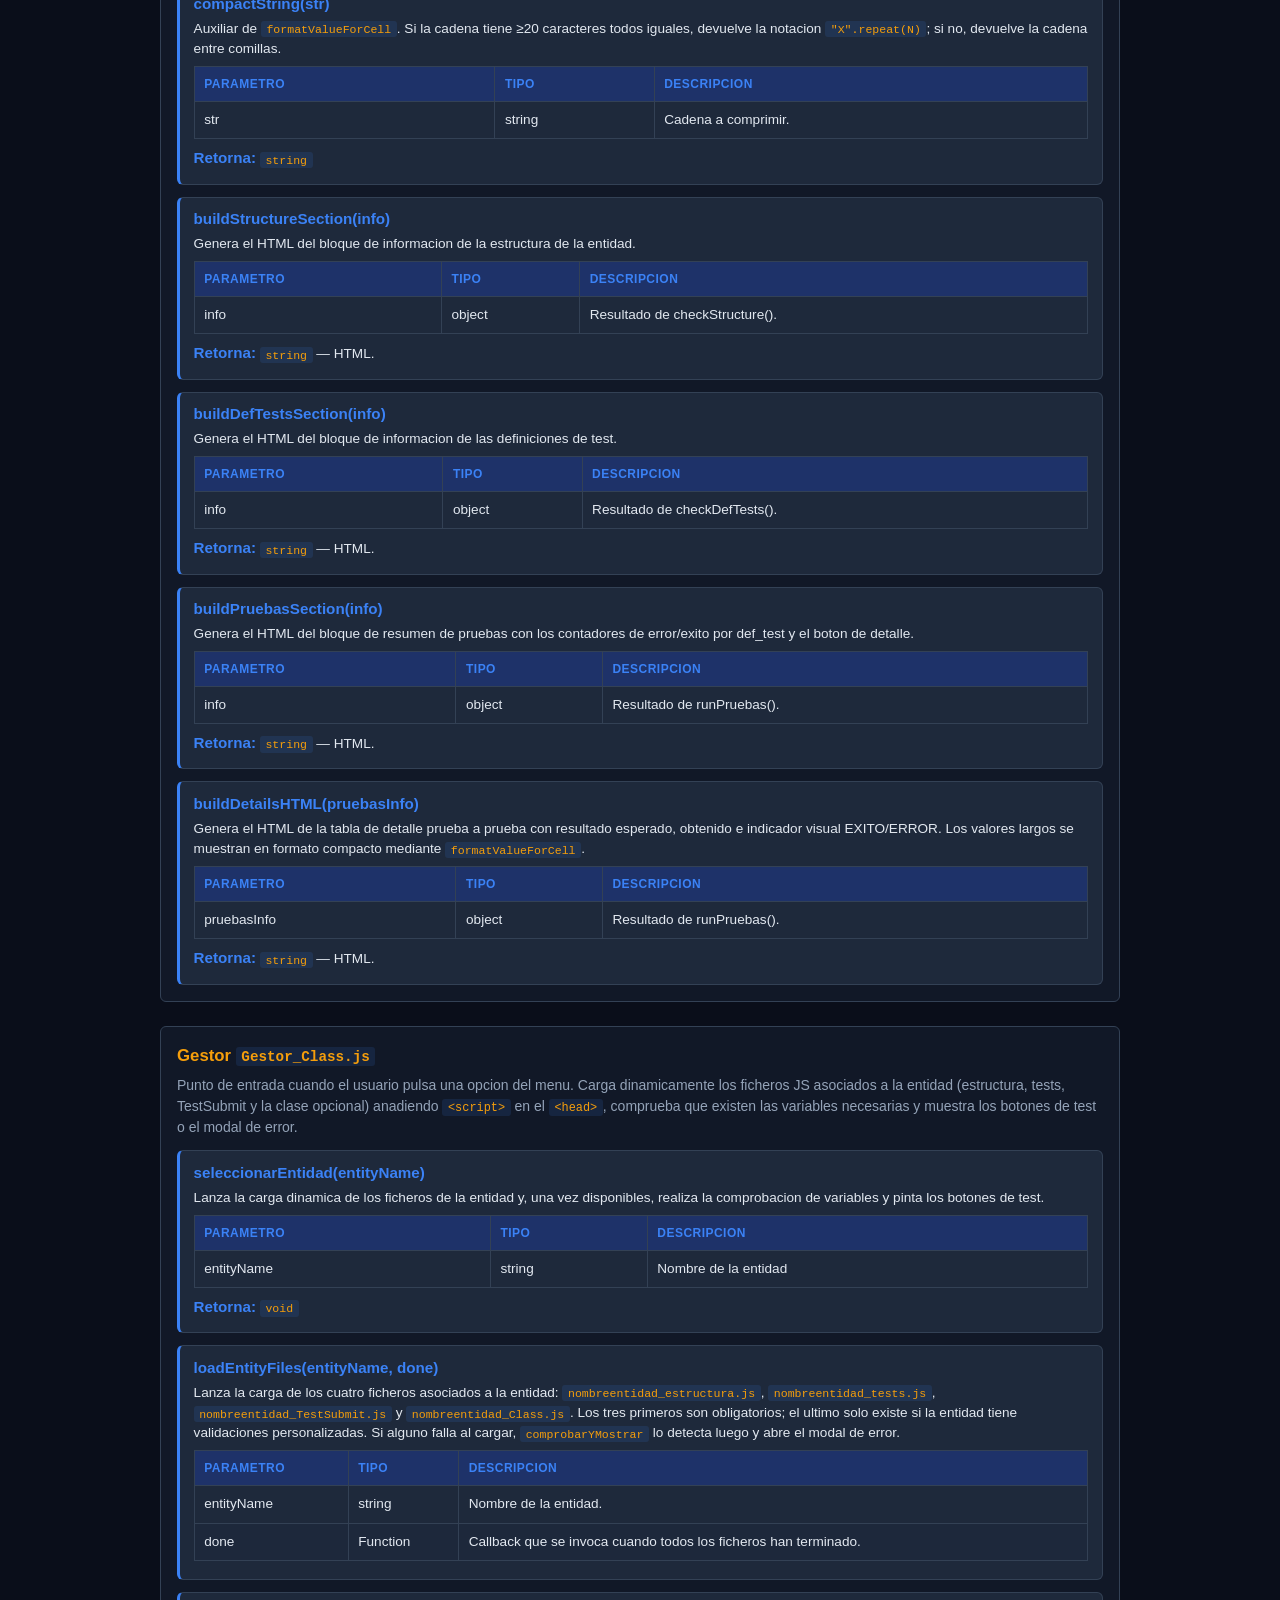
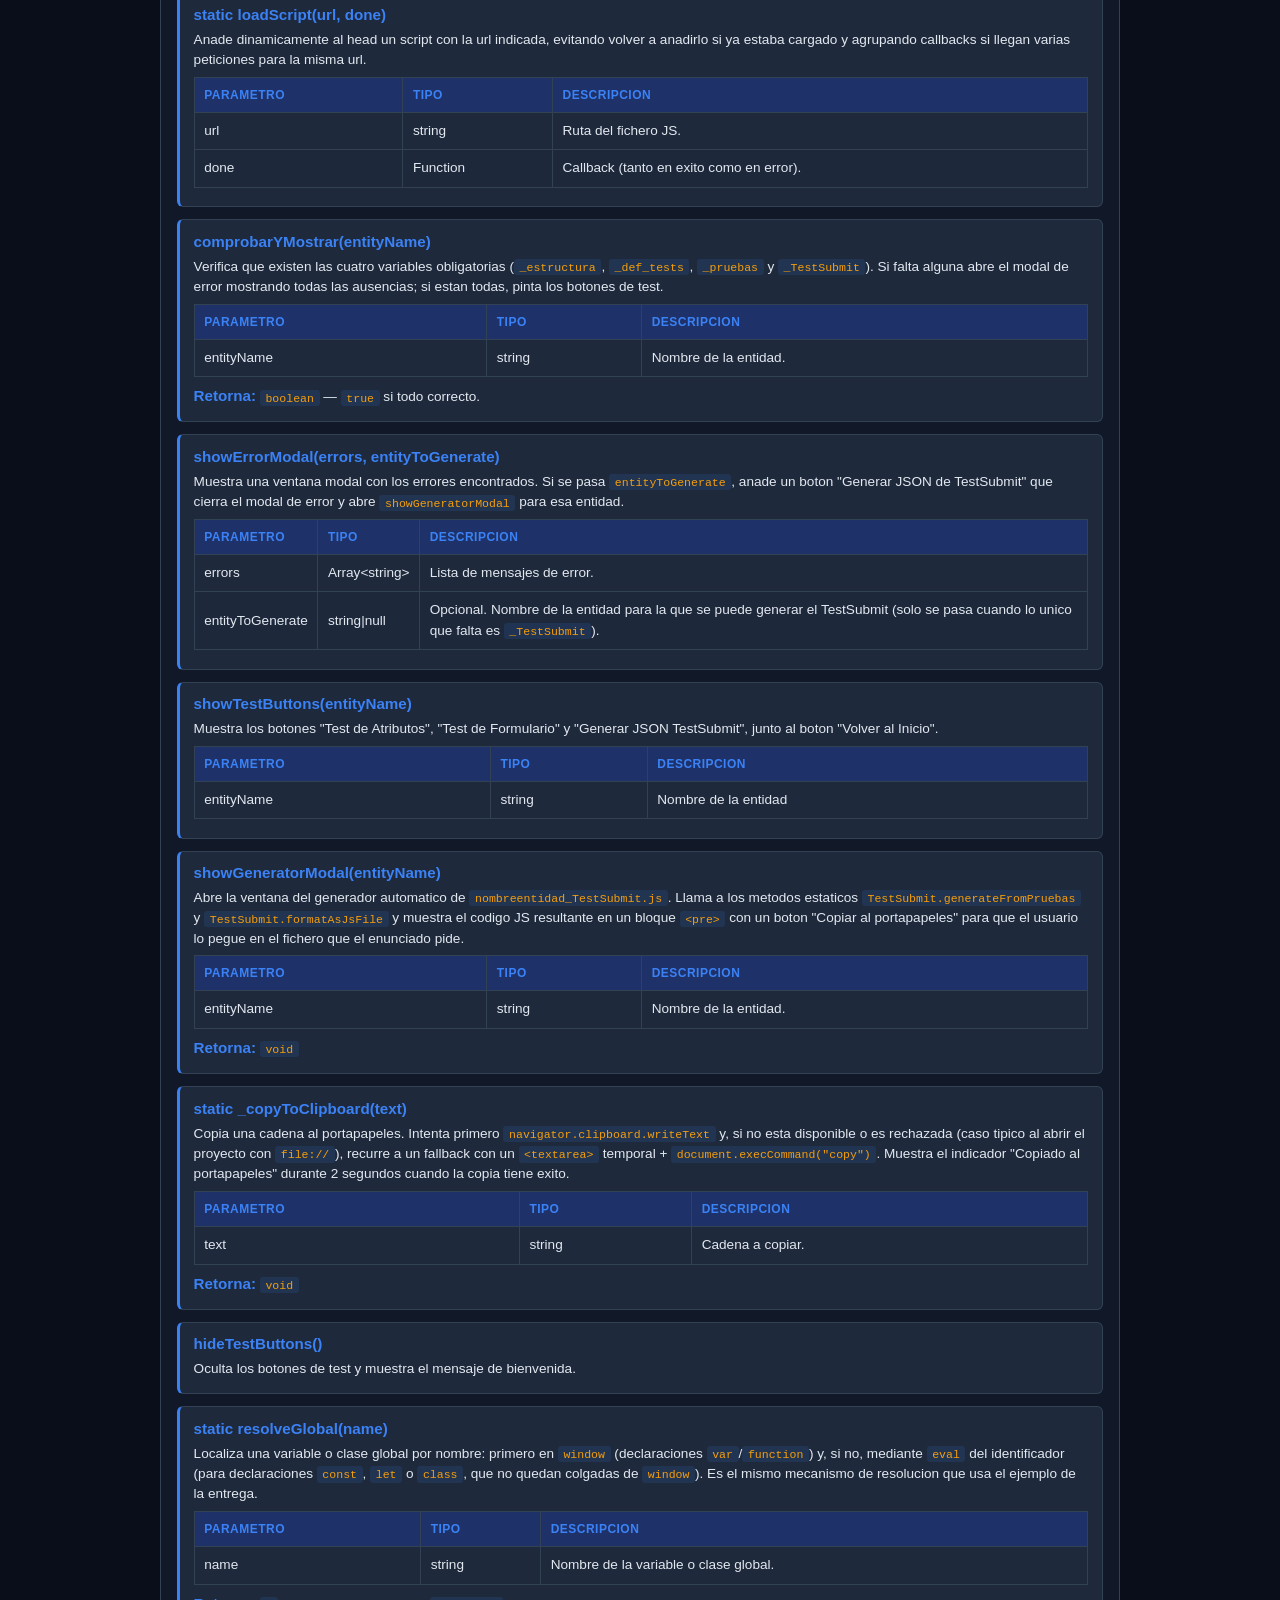
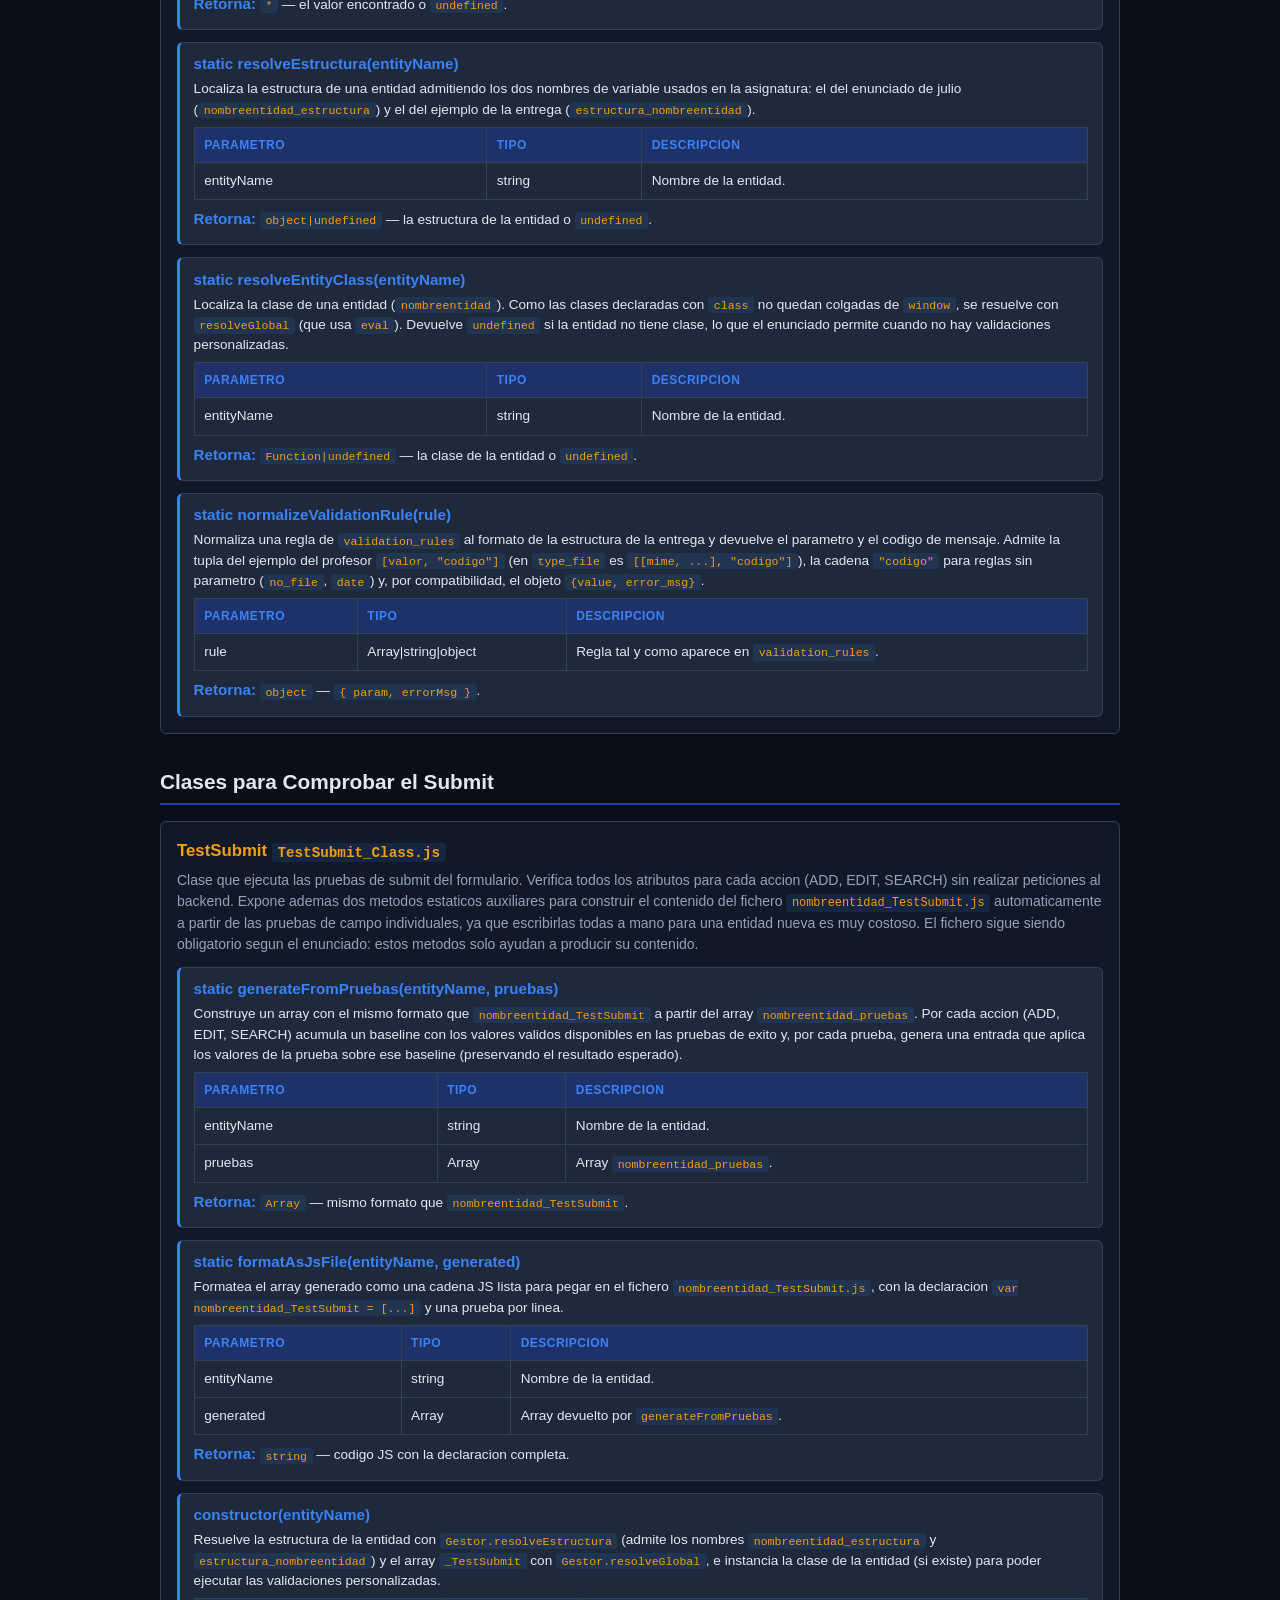
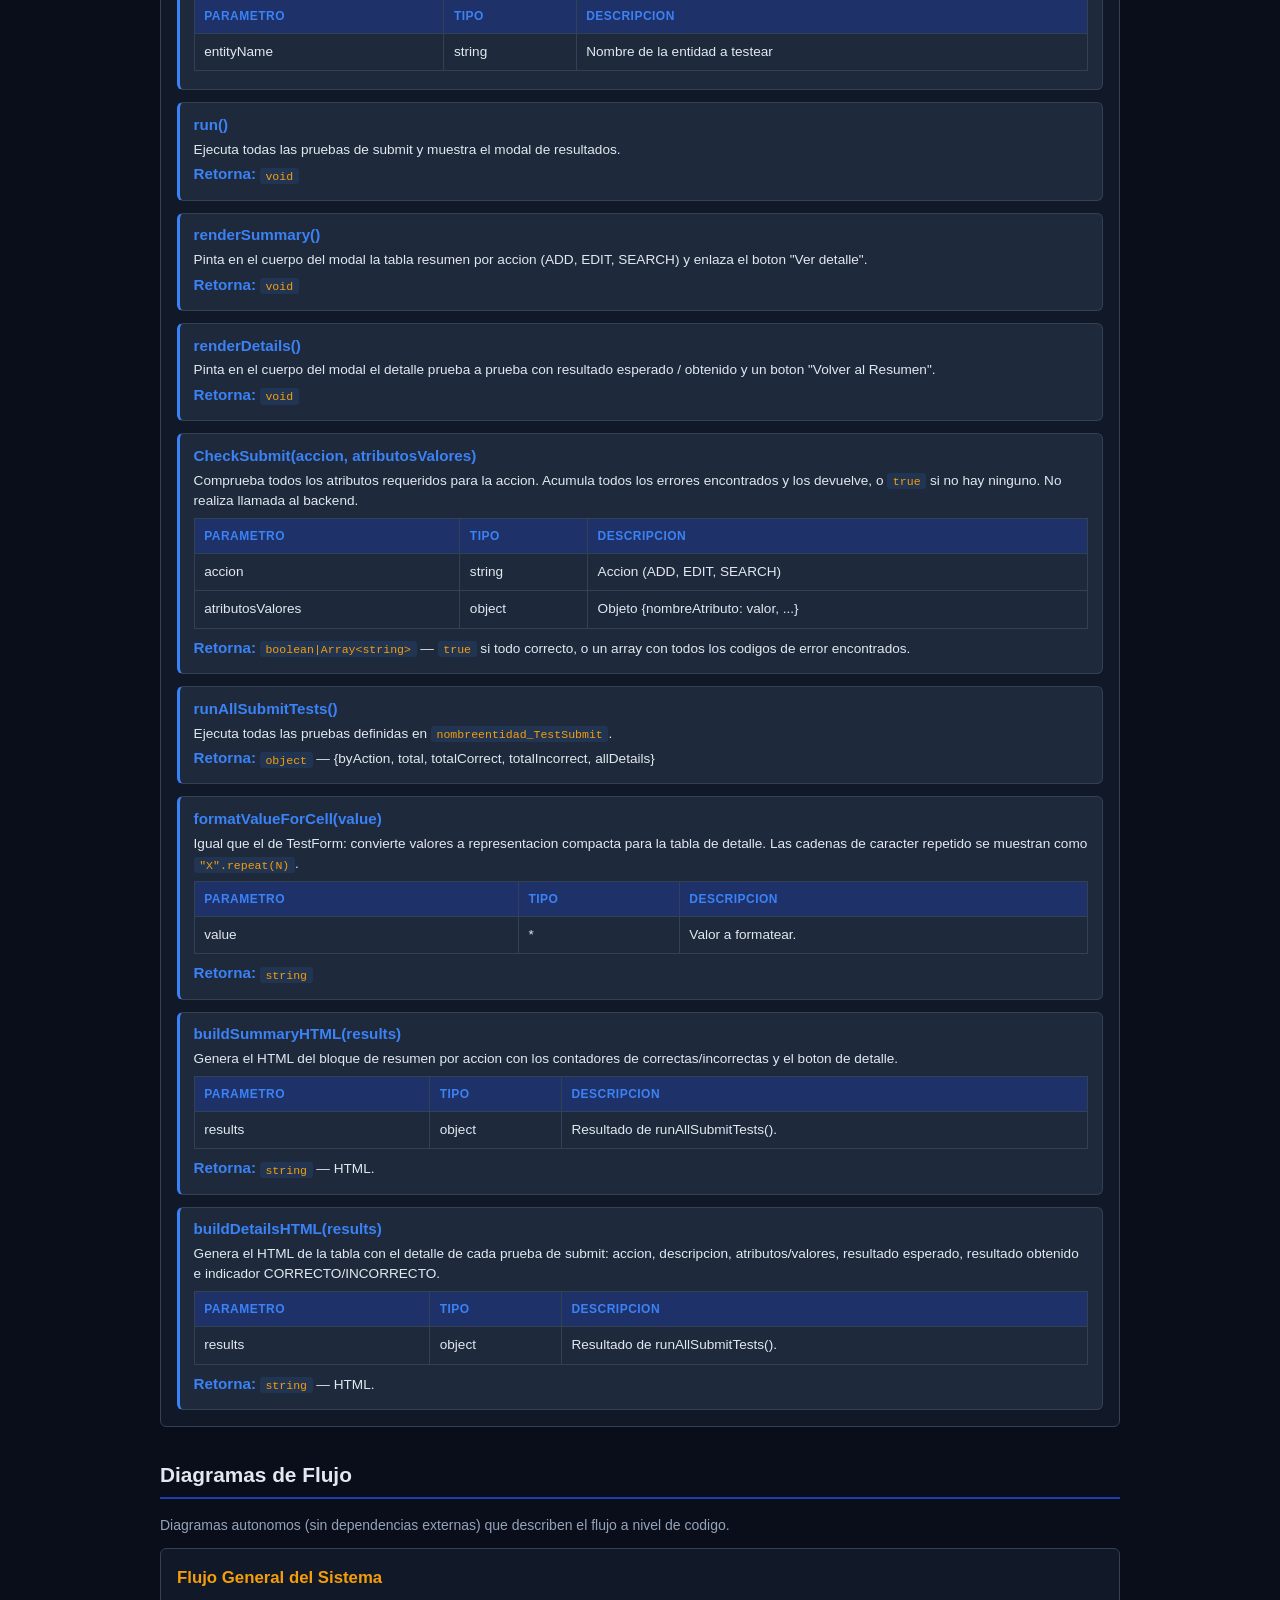
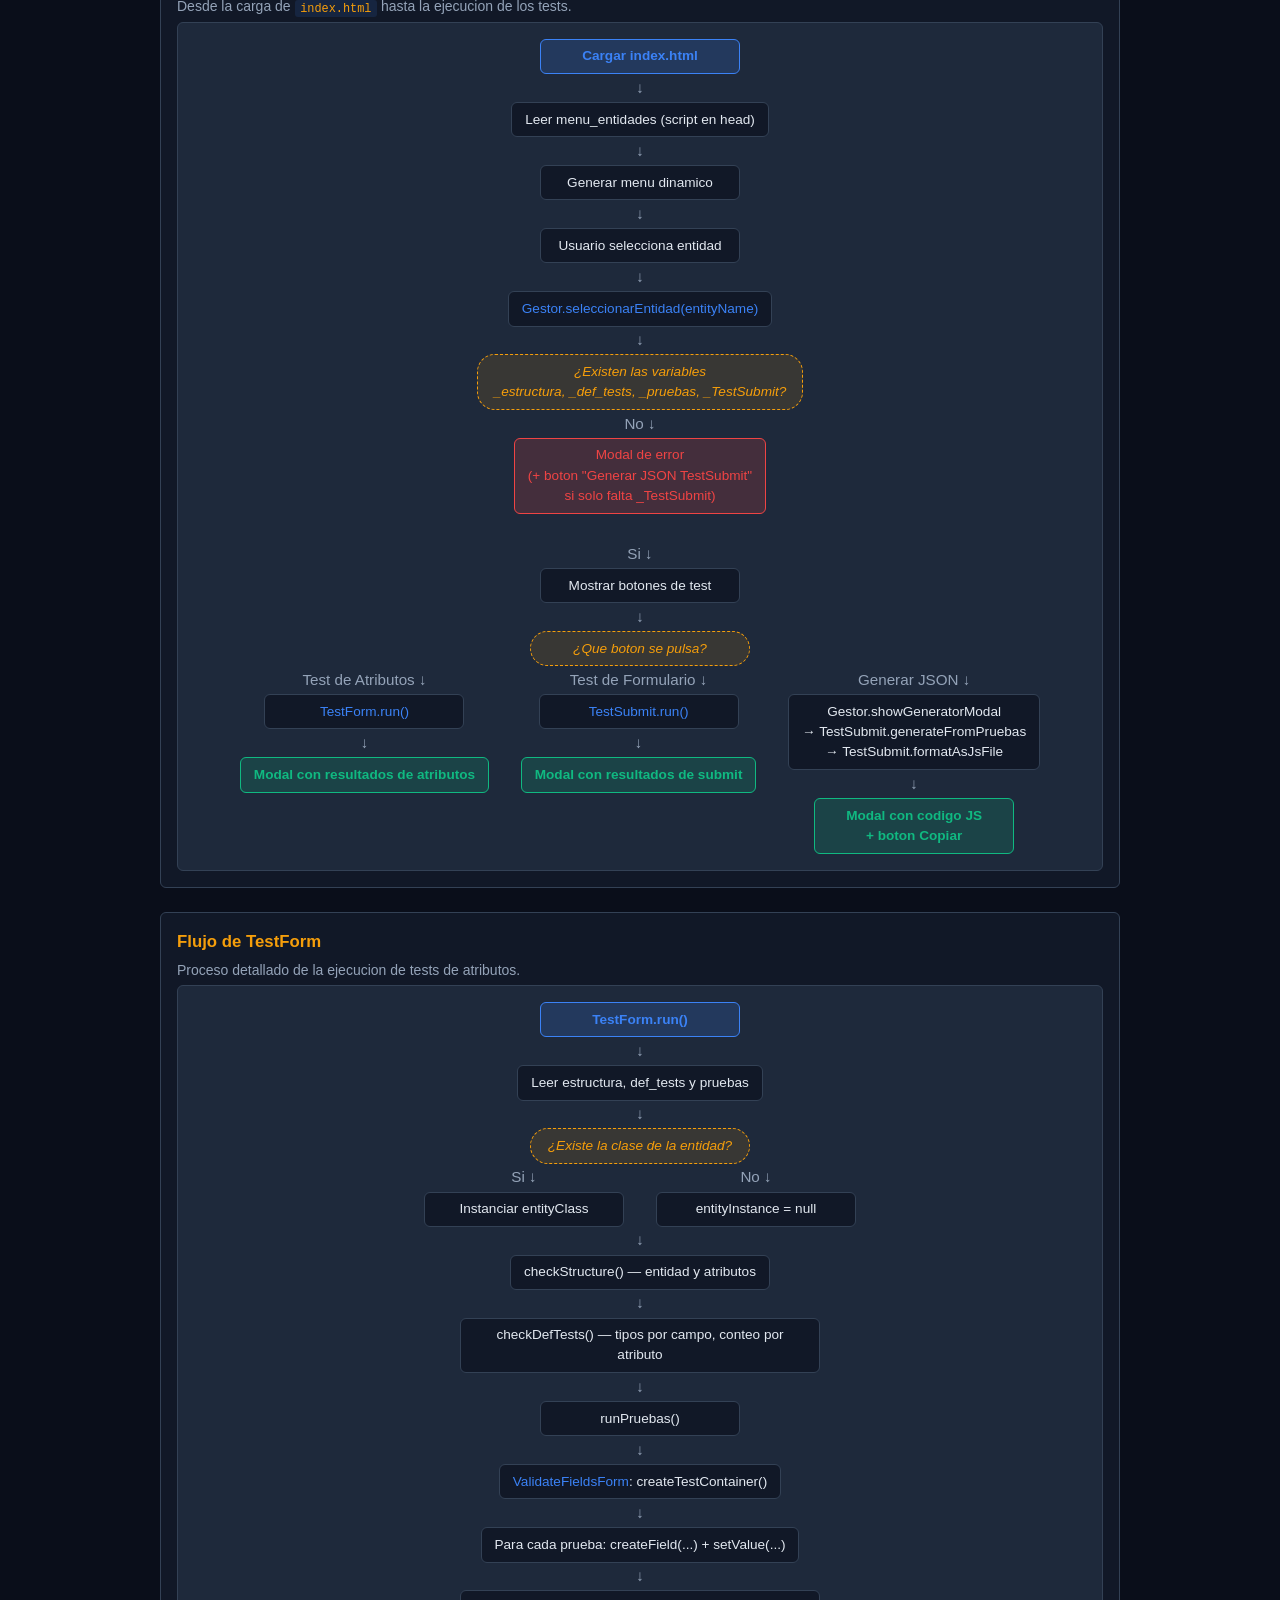
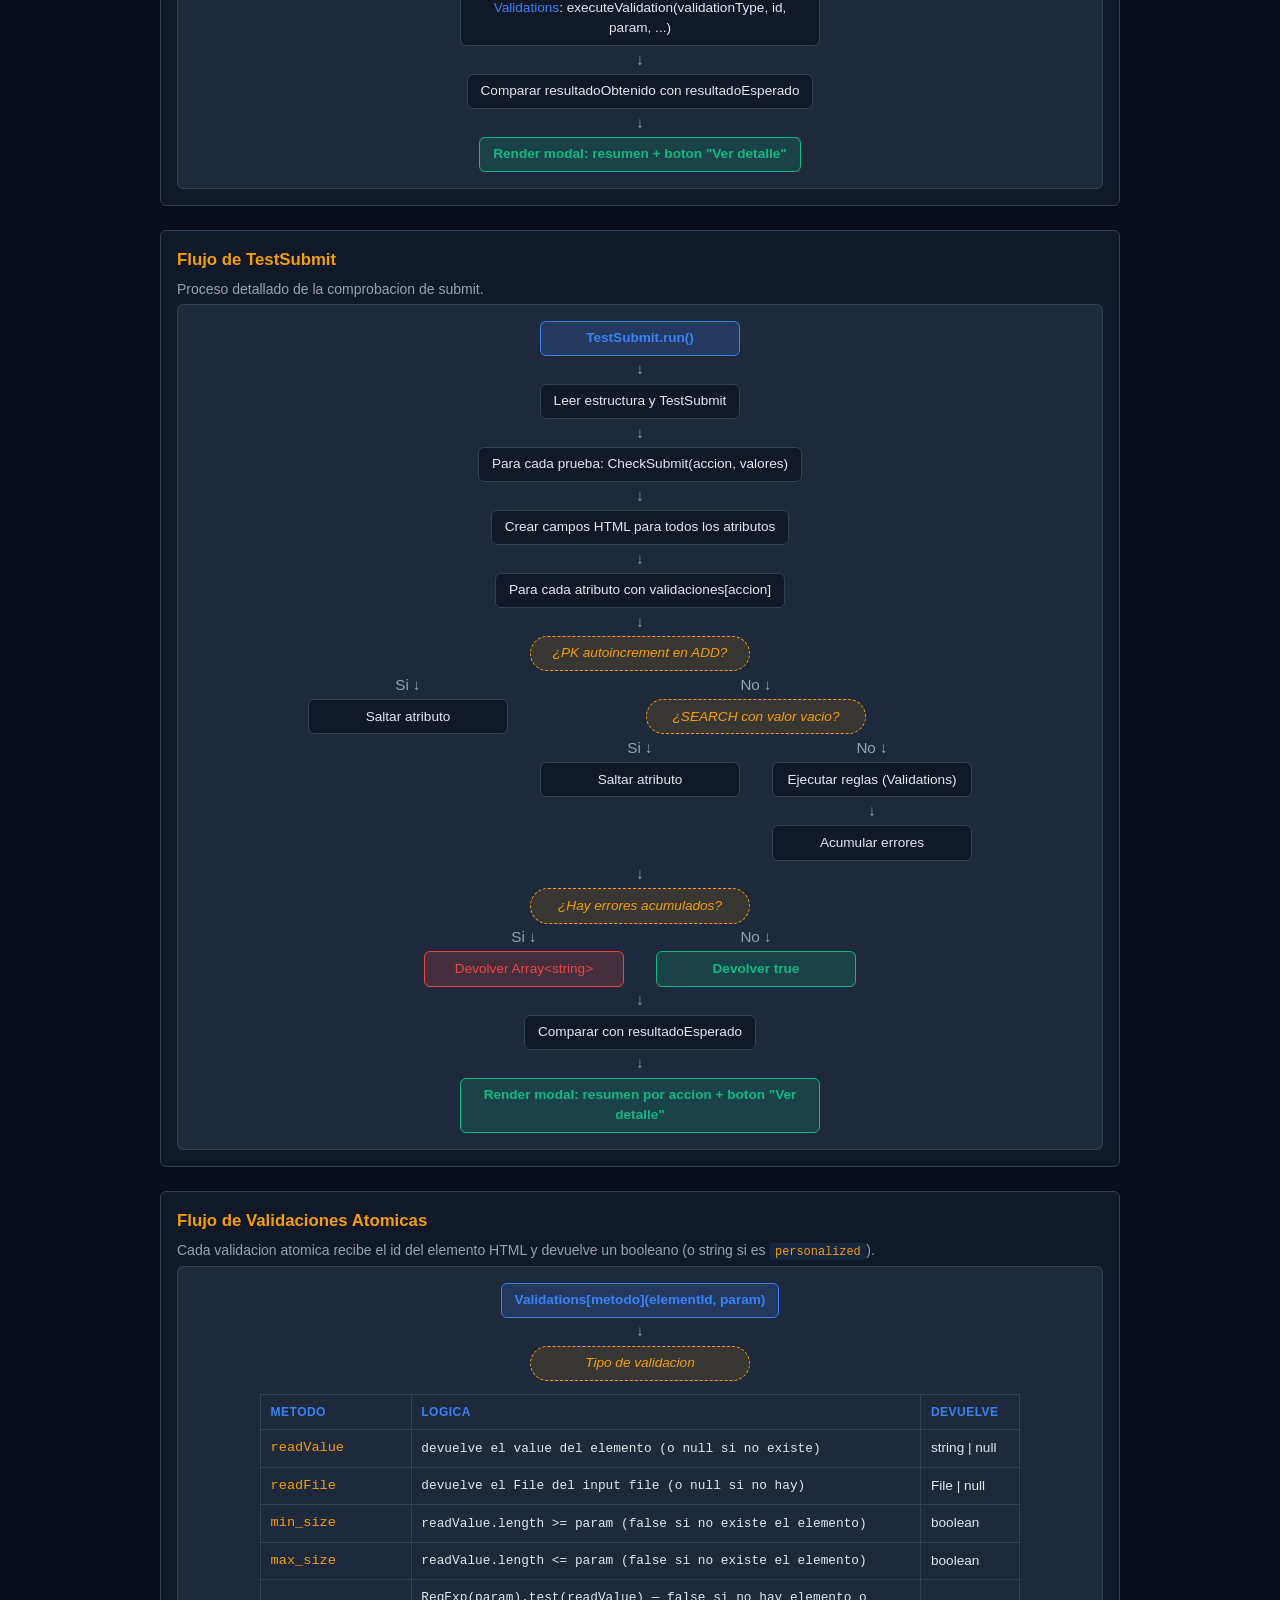
==== commit cc036828: "3.3" ====
--- a/CODIGO/API.html
+++ b/CODIGO/API.html
@@ -147,7 +147,7 @@
 
                 <div class="api-method">
                     <strong>max_size_file(elementId, maxSize)</strong>
-                    <p>Valida que el tamano del archivo no exceda el maximo en bytes.</p>
+                    <p>Valida que el tamano del archivo sea estrictamente <strong>menor</strong> que el maximo en bytes. El enunciado exige "tamano de fichero menor de N bytes", por lo que un fichero de exactamente <code>maxSize</code> bytes NO es valido.</p>
                     <table class="api-param-table">
                         <thead><tr><th>Parametro</th><th>Tipo</th><th>Descripcion</th></tr></thead>
                         <tbody>
@@ -155,7 +155,7 @@
                             <tr><td>maxSize</td><td>number</td><td>Tamano maximo en bytes</td></tr>
                         </tbody>
                     </table>
-                    <p><strong>Retorna:</strong> <code>boolean</code> &mdash; true si el archivo no supera el tamano</p>
+                    <p><strong>Retorna:</strong> <code>boolean</code> &mdash; true si el tamano del archivo es estrictamente menor que maxSize</p>
                 </div>
 
                 <div class="api-method">
@@ -829,7 +829,7 @@
                             <tr><td>no_file</td><td>readValue !== "" (true si hay nombre de fichero; false si esta vacio o no existe)</td><td>boolean</td></tr>
                             <tr><td>format_name_file</td><td>RegExp(param).test(readValue) &mdash; lee el nombre del fichero con readValue</td><td>boolean</td></tr>
                             <tr><td>type_file</td><td>param.indexOf(readFile.type) !== -1 (necesita el objeto File)</td><td>boolean</td></tr>
-                            <tr><td>max_size_file</td><td>readFile.size &lt;= param (necesita el objeto File)</td><td>boolean</td></tr>
+                            <tr><td>max_size_file</td><td>readFile.size &lt; param (estrictamente menor, "menor de"; necesita el objeto File)</td><td>boolean</td></tr>
                             <tr><td>personalized</td><td>deriva el metodo &lt;atributo&gt;_personalized_validation de la clase de la entidad y lo invoca con allValues</td><td>boolean | string</td></tr>
                         </tbody>
                     </table>
--- a/CODIGO/css/IU.css
+++ b/CODIGO/css/IU.css
@@ -714,6 +714,25 @@
     font-size: 0.8rem;
 }
 
+/* Scrollbars personalizados — selector universal para coherencia total */
+*::-webkit-scrollbar {
+    width: 8px;
+    height: 8px;
+}
+
+*::-webkit-scrollbar-track {
+    background: #111827; /* --surface */
+}
+
+*::-webkit-scrollbar-thumb {
+    background: #334155; /* --border */
+    border-radius: 10px;
+}
+
+*::-webkit-scrollbar-thumb:hover {
+    background: #3b82f6; /* --primary */
+}
+
 @media (max-width: 960px) {
     main#workspace {
         padding: 1rem;
